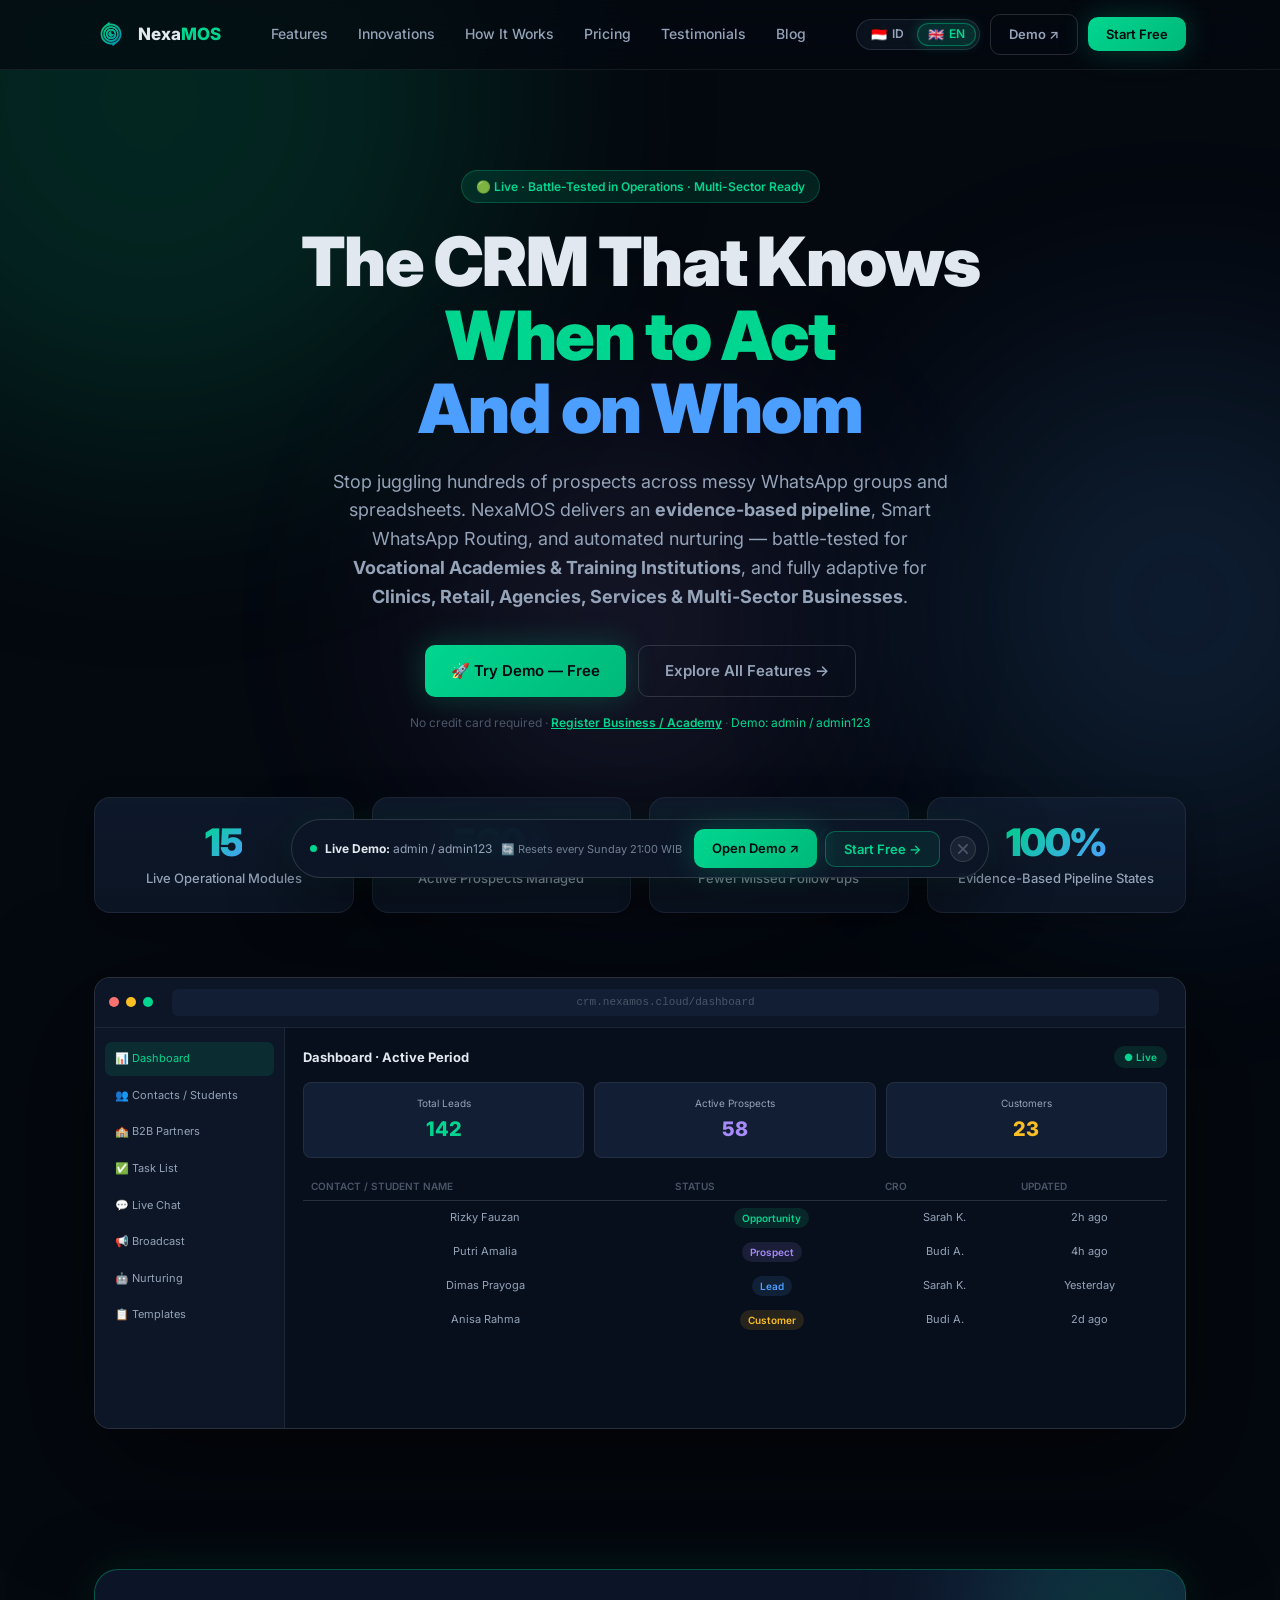
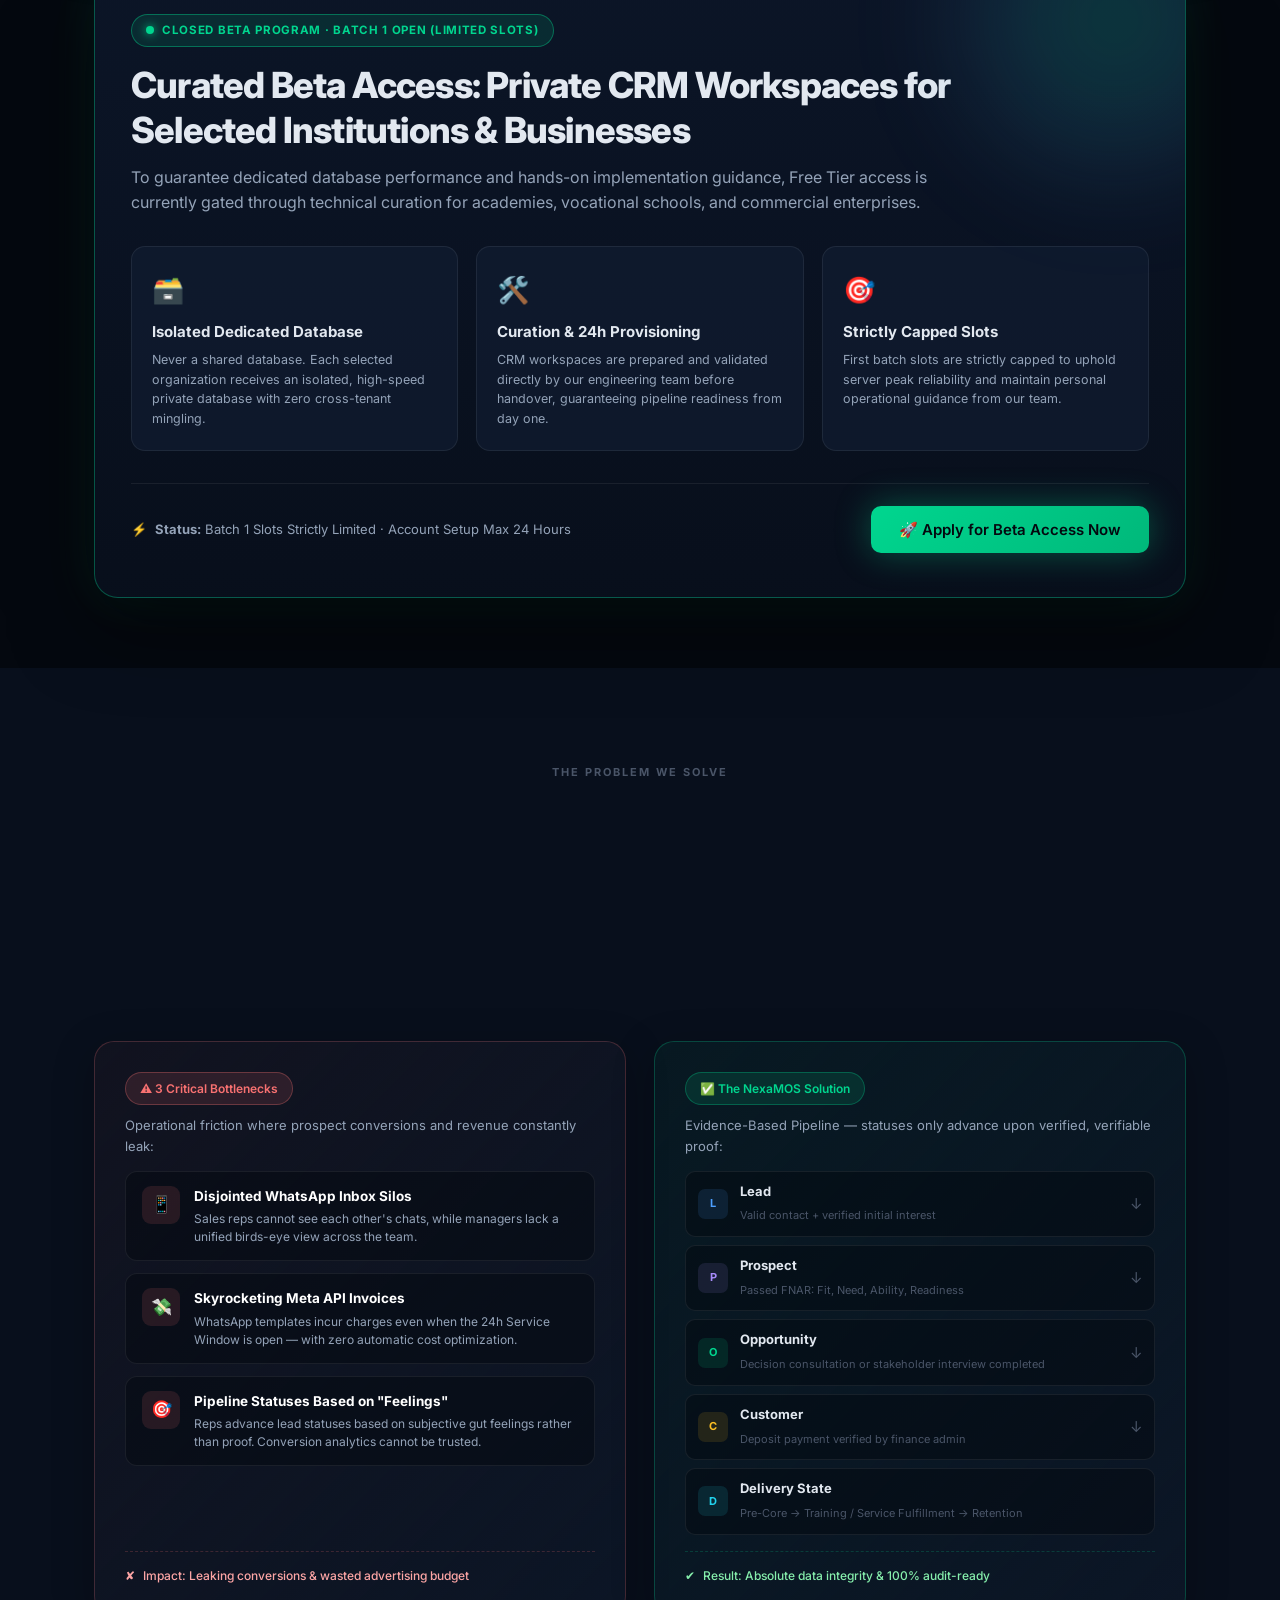
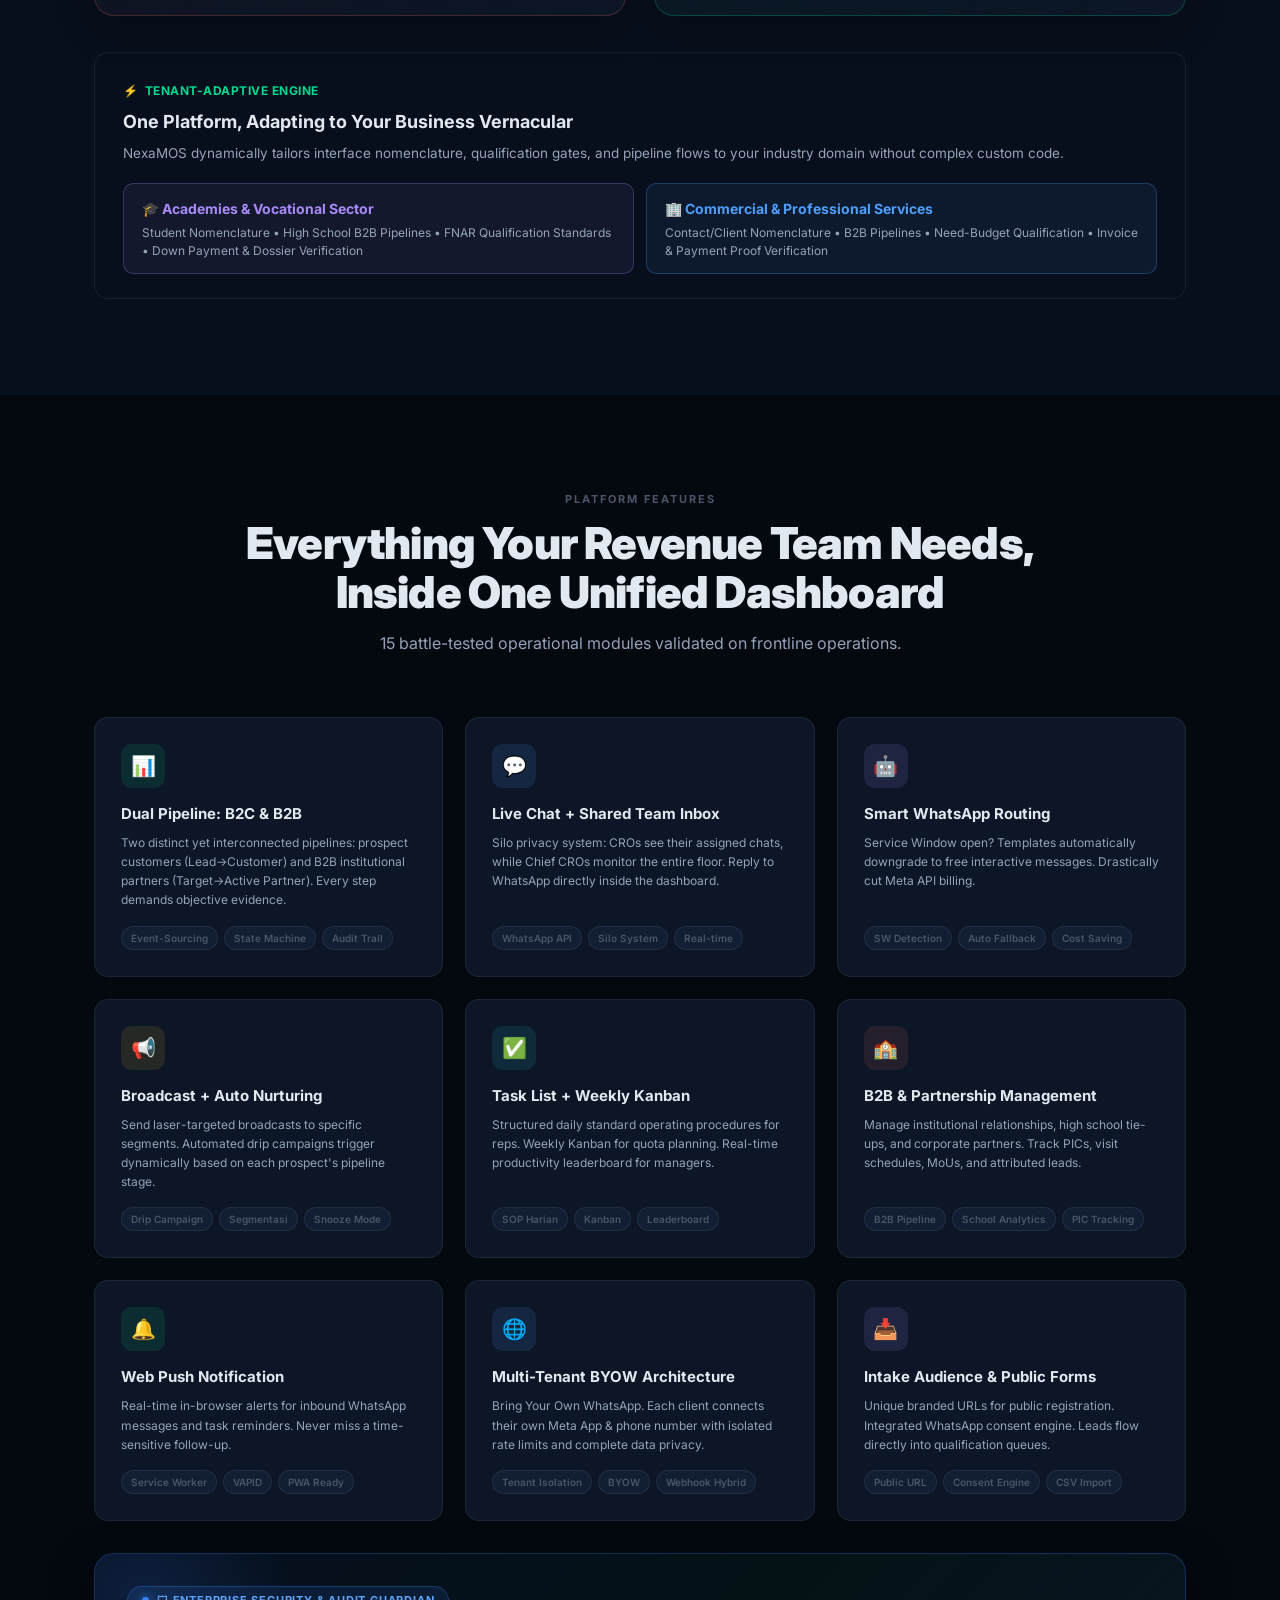
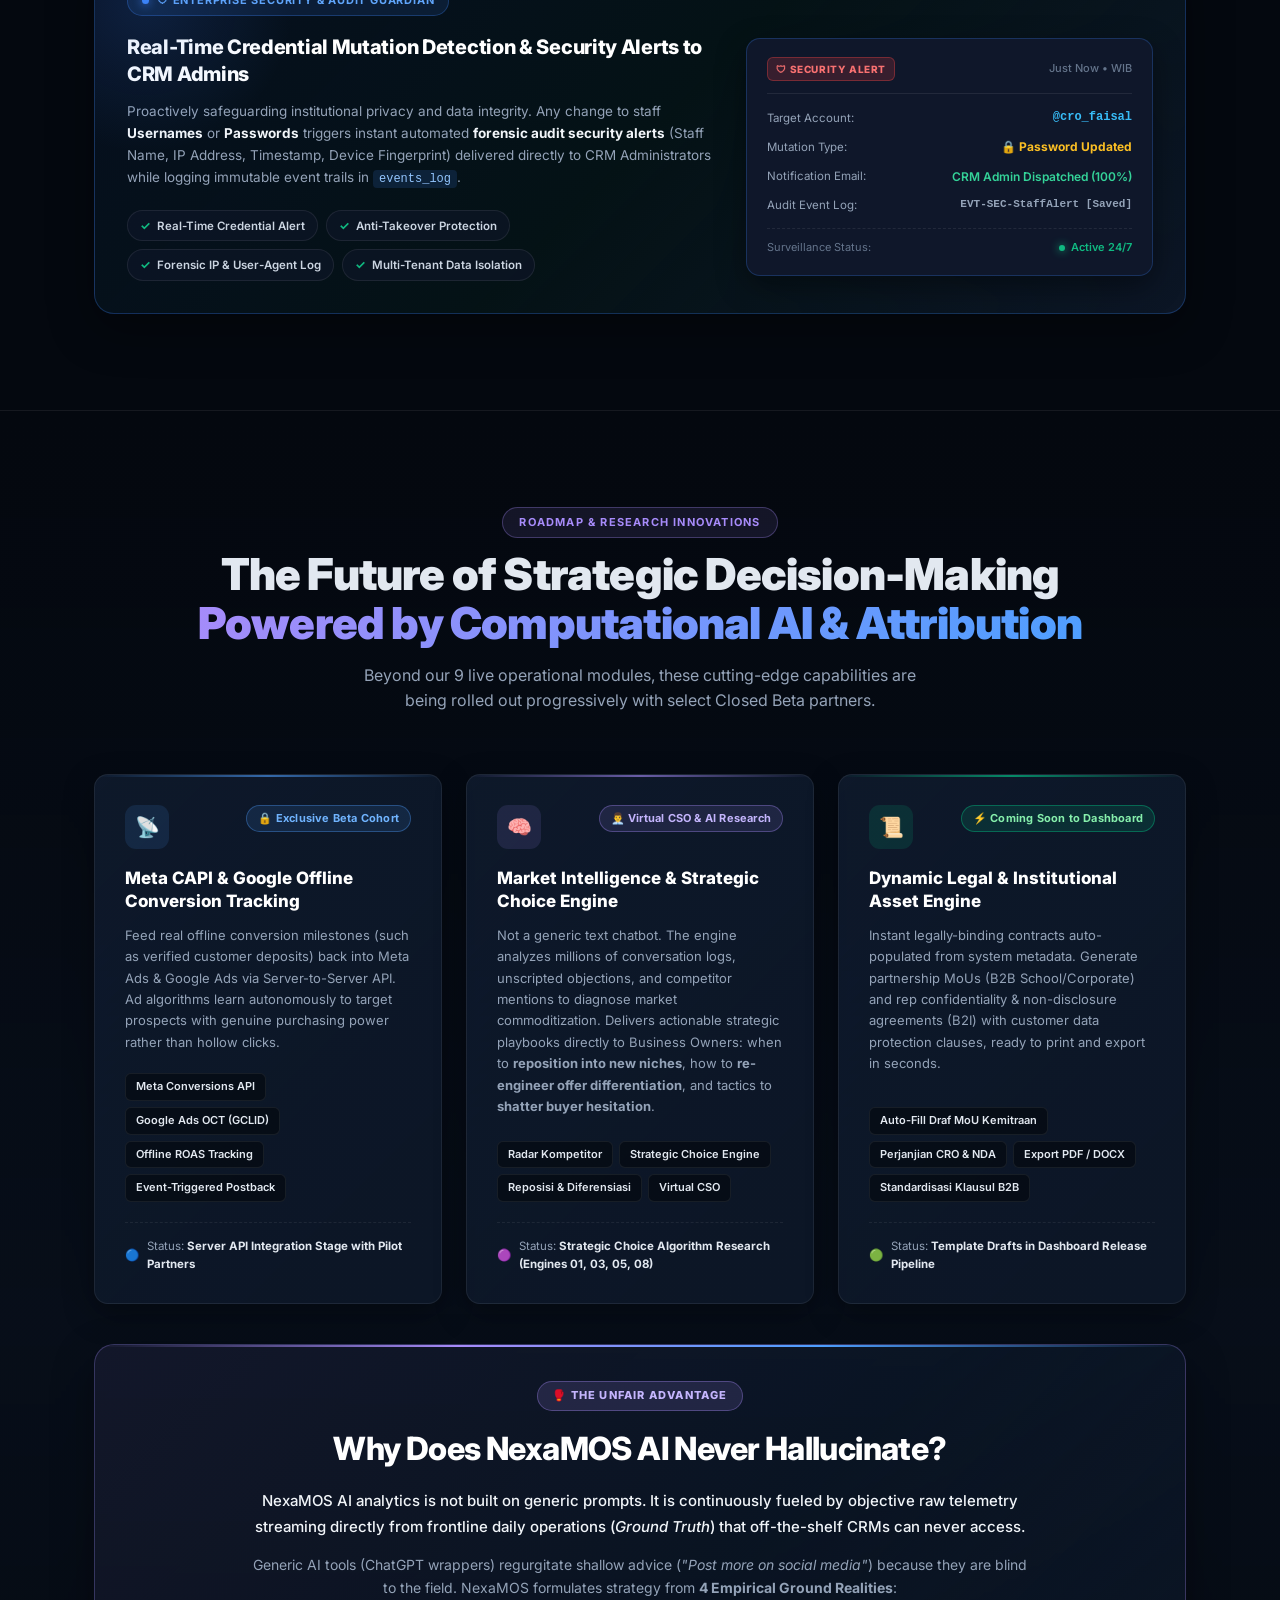
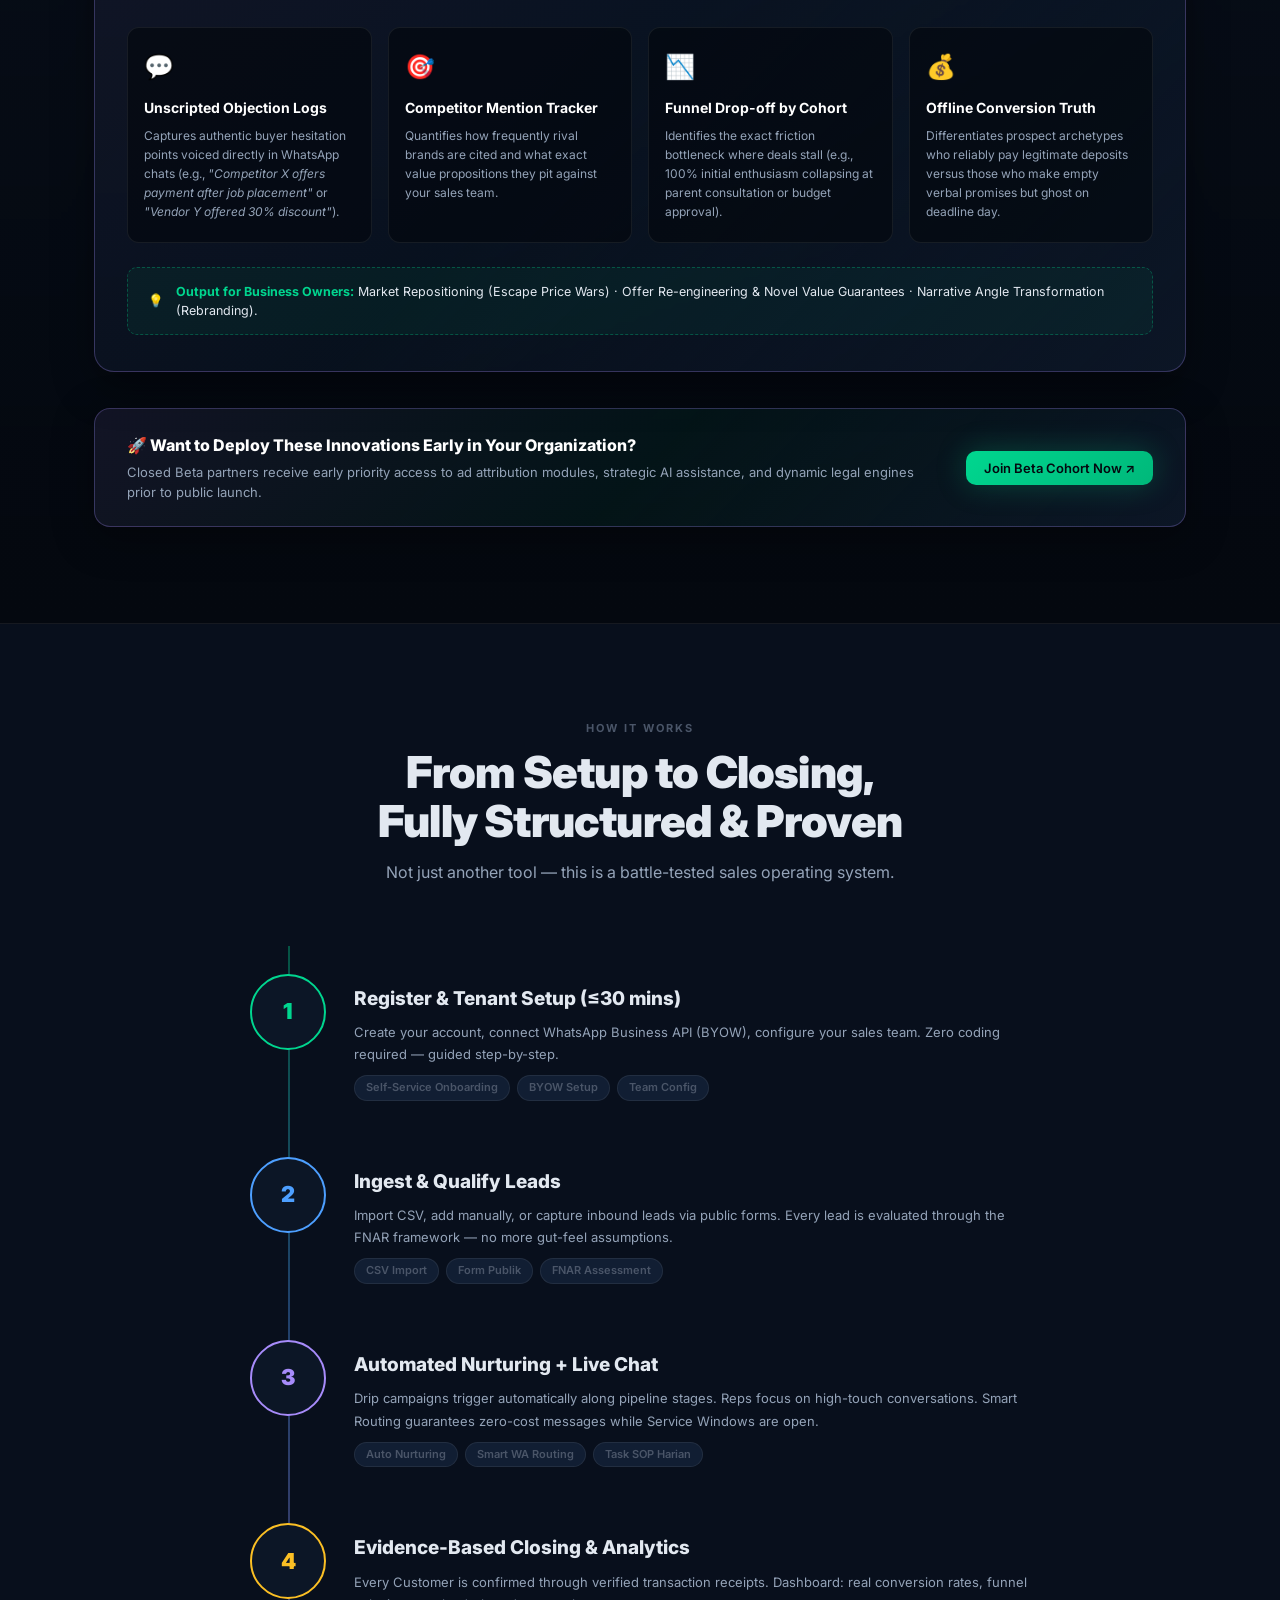
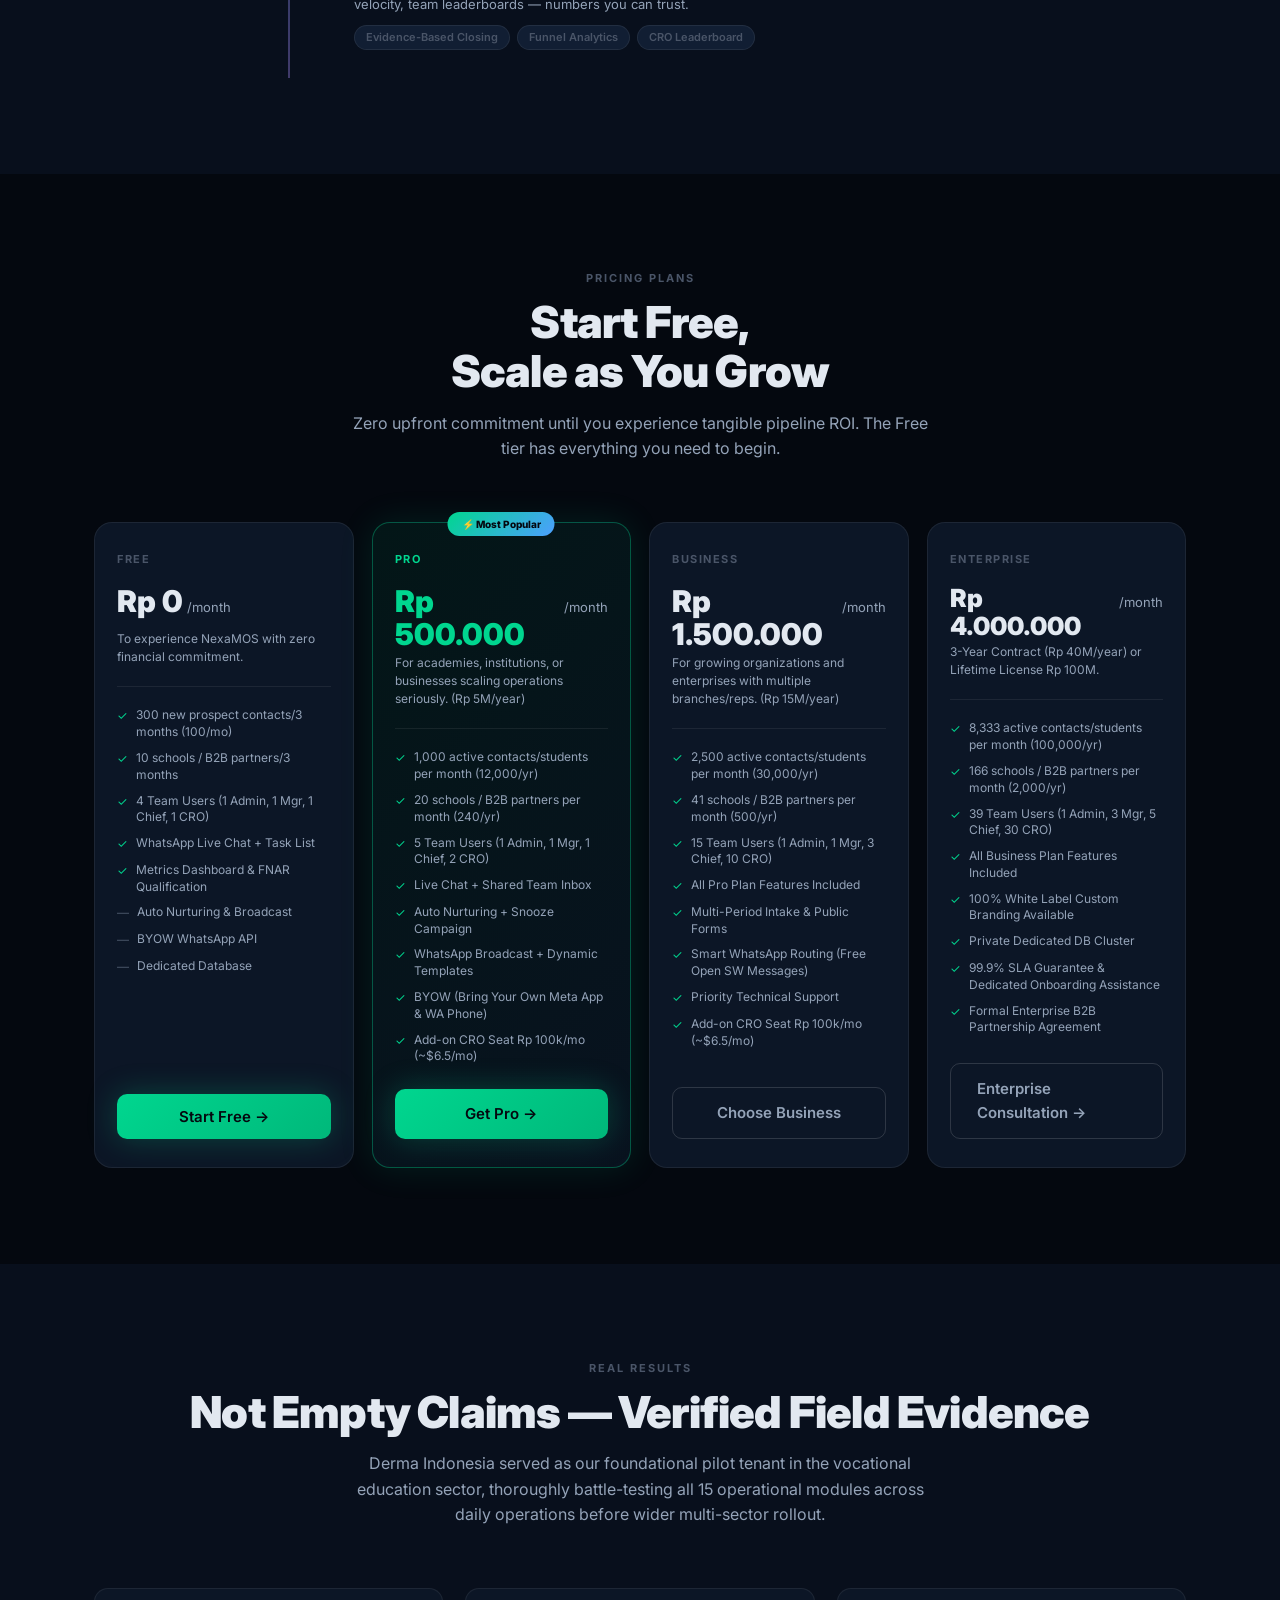
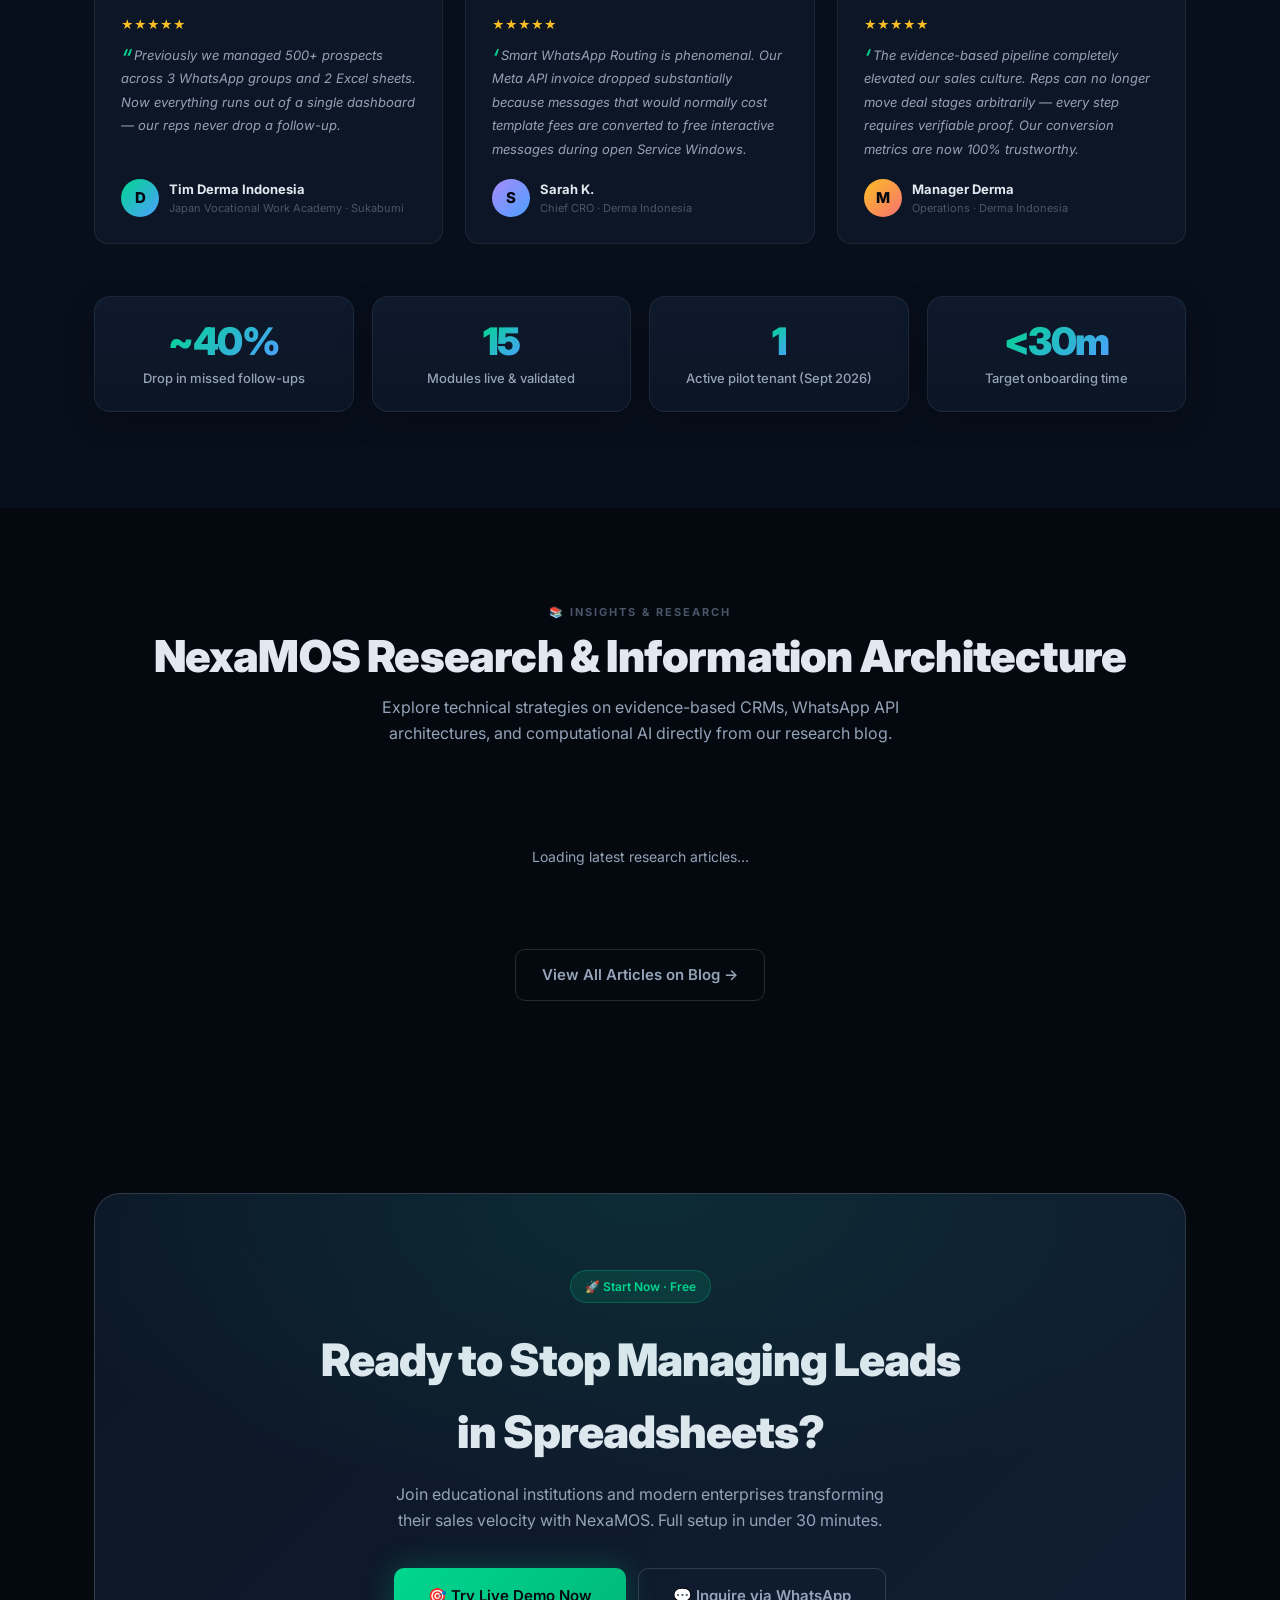
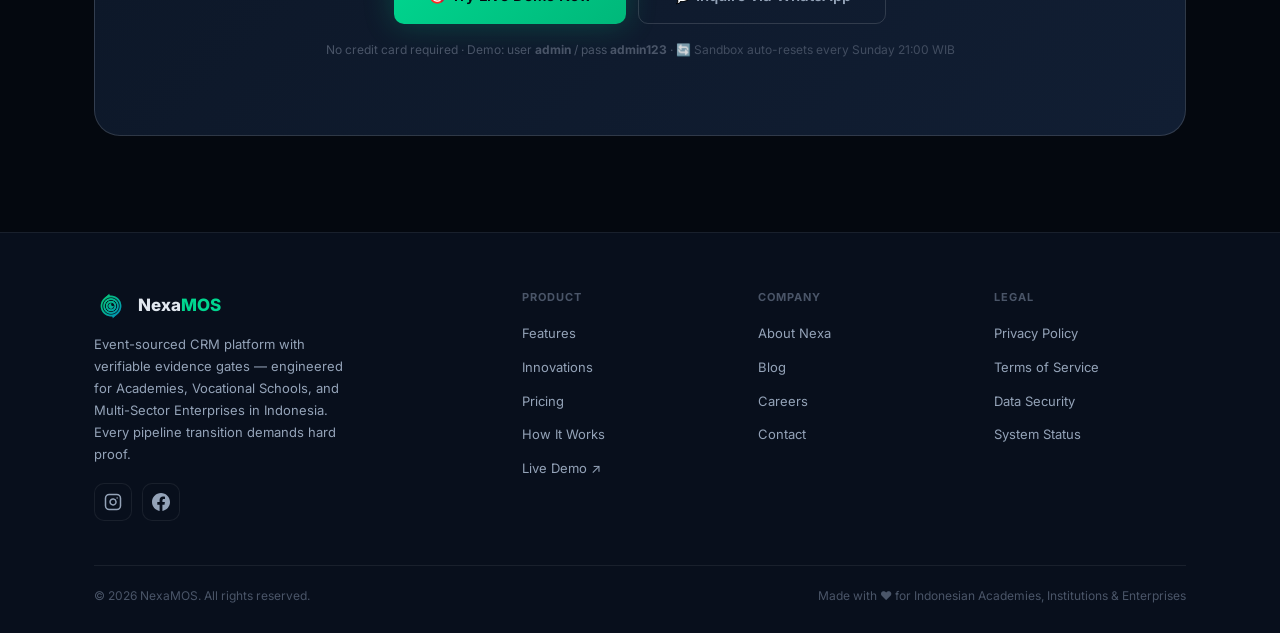
==== index.html @ 79a53b6b "feat: add internationalization (i18n) support and language switcher across site pages" ====
<!DOCTYPE html>
<html lang="en">

<head>
  <meta charset="UTF-8">
  <meta name="viewport" content="width=device-width, initial-scale=1.0">
  <title>NexaMOS - CRM Berbasis Bukti untuk LPK, Lembaga Pendidikan &amp; Bisnis Multi-Sektor</title>
  <meta name="description"
    content="Platform CRM SaaS Event-Sourcing dengan Pipeline Berbasis Bukti, Smart WhatsApp Routing, dan Otomasi Nurturing untuk LPK, Lembaga Vokasi, serta Bisnis Multi-Sektor (Klinik, Retail, Agensi, Jasa, Properti).">
  <meta name="google-site-verification" content="A-EryTbH2u1vRzmEea4cbLf-_1AOm5fGinmEzZIhnTc" />
  <meta name="facebook-domain-verification" content="5u2fvtyk620m6e285f0yt0g1n8ne6b" />

  <!-- Internationalization (i18n) Engine -->
  <script src="/i18n.js"></script>

  <!-- Google tag (gtag.js) -->
  <script async src="https://www.googletagmanager.com/gtag/js?id=G-7BKT098RDB"></script>
  <script>
    window.dataLayer = window.dataLayer || [];
    function gtag() { dataLayer.push(arguments); }
    gtag('js', new Date());
    gtag('config', 'G-7BKT098RDB');
  </script>

  <!-- Meta Pixel Code -->
  <script>
    !function (f, b, e, v, n, t, s) {
      if (f.fbq) return; n = f.fbq = function () {
        n.callMethod ?
          n.callMethod.apply(n, arguments) : n.queue.push(arguments)
      };
      if (!f._fbq) f._fbq = n; n.push = n; n.loaded = !0; n.version = '2.0';
      n.queue = []; t = b.createElement(e); t.async = !0;
      t.src = v; s = b.getElementsByTagName(e)[0];
      s.parentNode.insertBefore(t, s)
    }(window, document, 'script',
      'https://connect.facebook.net/en_US/fbevents.js');
    fbq('init', '2912344269150341');
    fbq('track', 'PageView');
  </script>
  <noscript><img height="1" width="1" style="display:none"
      src="https://www.facebook.com/tr?id=2912344269150341&ev=PageView&noscript=1" /></noscript>
  <!-- End Meta Pixel Code -->

  <!-- Open Graph / Facebook / WhatsApp / LinkedIn -->
  <meta property="og:type" content="website">
  <meta property="og:url" content="https://nexamos.cloud/">
  <meta property="og:title" content="NexaMOS — CRM Berbasis Bukti untuk LPK &amp; Bisnis Multi-Sektor">
  <meta property="og:description"
    content="Platform CRM SaaS Event-Sourcing dengan Pipeline Berbasis Bukti, Smart WhatsApp Routing, dan Otomasi Nurturing untuk LPK, Lembaga Vokasi, dan Bisnis Multi-Sektor di Indonesia.">
  <meta property="og:image" content="https://nexamos.cloud/og-image.png">
  <meta property="og:image:secure_url" content="https://nexamos.cloud/og-image.png">
  <meta property="og:image:width" content="1200">
  <meta property="og:image:height" content="630">
  <meta property="og:image:type" content="image/png">
  <meta property="og:image:alt" content="NexaMOS - Evidence-Based CRM Platform">
  <meta property="og:site_name" content="NexaMOS">
  <link rel="image_src" href="https://nexamos.cloud/og-image.png">

  <!-- Twitter Card -->
  <meta name="twitter:card" content="summary_large_image">
  <meta name="twitter:url" content="https://nexamos.cloud/">
  <meta name="twitter:title" content="NexaMOS — CRM Berbasis Bukti untuk LPK &amp; Bisnis Multi-Sektor">
  <meta name="twitter:description"
    content="Platform CRM SaaS Event-Sourcing dengan Pipeline Berbasis Bukti, Smart WhatsApp Routing, dan Otomasi Nurturing untuk LPK, Lembaga Vokasi, dan Bisnis Multi-Sektor di Indonesia.">
  <meta name="twitter:image" content="https://nexamos.cloud/og-image.png">

  <link rel="canonical" href="https://nexamos.cloud/">

  <!-- Search Engine Robots & Crawlers -->
  <meta name="robots" content="index, follow, max-snippet:-1, max-image-preview:large, max-video-preview:-1">
  <meta name="googlebot" content="index, follow, max-snippet:-1, max-image-preview:large, max-video-preview:-1">

  <!-- Structured Data / JSON-LD for Rich Google Search Results -->
  <script type="application/ld+json">
  {
    "@context": "https://schema.org",
    "@graph": [
      {
        "@type": "WebSite",
        "@id": "https://nexamos.cloud/#website",
        "url": "https://nexamos.cloud/",
        "name": "NexaMOS",
        "description": "Platform CRM SaaS Event-Sourcing dengan Pipeline Berbasis Bukti untuk LPK, Lembaga Pendidikan, dan Bisnis Multi-Sektor",
        "inLanguage": "id-ID"
      },
      {
        "@type": "SoftwareApplication",
        "@id": "https://nexamos.cloud/#software",
        "name": "NexaMOS",
        "applicationCategory": "BusinessApplication",
        "operatingSystem": "Web Browser",
        "url": "https://nexamos.cloud/",
        "image": "https://nexamos.cloud/og-image.png",
        "offers": {
          "@type": "Offer",
          "price": "0",
          "priceCurrency": "IDR",
          "category": "Free Tier"
        },
        "description": "Platform CRM SaaS Event-Sourcing untuk LPK, Lembaga Pendidikan, dan Bisnis Multi-Sektor. Dual Pipeline B2C+B2B, Smart WhatsApp Routing, Automated Nurturing."
      }
    ]
  }
  </script>
  <link rel="preconnect" href="https://fonts.googleapis.com">
  <link href="https://fonts.googleapis.com/css2?family=Inter:wght@300;400;500;600;700;800;900&display=swap"
    rel="stylesheet">
  <link rel="icon" type="image/svg+xml" href="/favicon.svg">
  <link rel="icon" type="image/png" sizes="32x32" href="/favicon-32x32.png">
  <link rel="icon" type="image/png" sizes="16x16" href="/favicon-16x16.png">
  <link rel="apple-touch-icon" sizes="180x180" href="/apple-touch-icon.png">
  <link rel="shortcut icon" href="/favicon.ico">
  <meta name="theme-color" content="#04080F">
  <style>
    *,
    *::before,
    *::after {
      box-sizing: border-box;
      margin: 0;
      padding: 0
    }

    :root {
      --bg: #04080f;
      --bg2: #080f1c;
      --bg3: #0c1626;
      --bg4: #111e33;
      --bd: rgba(255, 255, 255, .07);
      --bdh: rgba(255, 255, 255, .14);
      --gr: #00d68f;
      --grd: rgba(0, 214, 143, .12);
      --bl: #4d9fff;
      --bld: rgba(77, 159, 255, .12);
      --pu: #a78bfa;
      --pud: rgba(167, 139, 250, .12);
      --am: #fbbf24;
      --rd: #f87171;
      --tx: #e2e8f0;
      --tx2: #94a3b8;
      --tx3: #4a5568;
      --mw: 1140px;
      --r: 14px
    }

    html {
      scroll-behavior: smooth
    }

    body {
      font-family: 'Inter', -apple-system, sans-serif;
      background: var(--bg);
      color: var(--tx);
      overflow-x: hidden;
      line-height: 1.6
    }

    .w {
      max-width: var(--mw);
      margin: 0 auto;
      padding: 0 24px
    }

    section {
      padding: 96px 0
    }

    .blob {
      position: fixed;
      border-radius: 50%;
      filter: blur(130px);
      pointer-events: none;
      z-index: 0;
      opacity: .15
    }

    .b1 {
      width: 700px;
      height: 700px;
      background: var(--gr);
      top: -250px;
      left: -200px
    }

    .b2 {
      width: 500px;
      height: 500px;
      background: var(--bl);
      bottom: 5%;
      right: -150px
    }

    .b3 {
      width: 350px;
      height: 350px;
      background: var(--pu);
      top: 50%;
      left: 35%
    }

    .btn {
      display: inline-flex;
      align-items: center;
      gap: 8px;
      padding: 13px 26px;
      border-radius: 10px;
      font-size: 15px;
      font-weight: 600;
      cursor: pointer;
      text-decoration: none;
      transition: all .25s;
      border: none;
      font-family: inherit
    }

    .bp {
      background: linear-gradient(135deg, var(--gr), #00b87a);
      color: #04080f;
      box-shadow: 0 0 30px rgba(0, 214, 143, .25)
    }

    .bp:hover {
      transform: translateY(-2px);
      box-shadow: 0 0 48px rgba(0, 214, 143, .4)
    }

    .bg {
      background: transparent;
      color: var(--tx2);
      border: 1px solid var(--bdh)
    }

    .bg:hover {
      background: var(--bg4);
      color: var(--tx)
    }

    .bsm {
      padding: 9px 18px;
      font-size: 13px
    }

    .tag {
      display: inline-flex;
      align-items: center;
      gap: 6px;
      background: var(--grd);
      color: var(--gr);
      border: 1px solid rgba(0, 214, 143, .25);
      padding: 6px 14px;
      border-radius: 999px;
      font-size: 12px;
      font-weight: 600
    }

    .fu {
      opacity: 0;
      transform: translateY(26px);
      transition: opacity .6s, transform .6s
    }

    .fu.vis {
      opacity: 1;
      transform: none
    }

    nav {
      position: fixed;
      top: 0;
      left: 0;
      right: 0;
      z-index: 1000;
      padding: 14px 0;
      background: rgba(4, 8, 15, .75);
      backdrop-filter: blur(20px) saturate(180%);
      border-bottom: 1px solid var(--bd);
      transition: background .3s
    }

    .ni {
      display: flex;
      align-items: center;
      justify-content: space-between;
      max-width: var(--mw);
      margin: 0 auto;
      padding: 0 24px
    }

    .logo {
      display: flex;
      align-items: center;
      gap: 10px;
      text-decoration: none
    }

    .lm {
      width: 34px;
      height: 34px;
      border-radius: 8px;
      display: block;
      object-fit: contain;
      flex-shrink: 0
    }

    .lt {
      font-size: 17px;
      font-weight: 800;
      color: var(--tx)
    }

    .lt span {
      color: var(--gr)
    }

    .nl {
      display: flex;
      gap: 4px
    }

    .nl a {
      color: var(--tx2);
      text-decoration: none;
      padding: 7px 13px;
      border-radius: 8px;
      font-size: 14px;
      font-weight: 500;
      transition: all .2s
    }

    .nl a:hover {
      color: var(--tx);
      background: var(--bg4)
    }

    .ne {
      display: flex;
      align-items: center;
      gap: 10px
    }

    /* Language Switcher Styling */
    .lang-switch-wrap {
      display: inline-flex;
      align-items: center;
      background: rgba(14, 23, 38, 0.7);
      border: 1px solid rgba(255, 255, 255, 0.12);
      border-radius: 20px;
      padding: 3px;
      backdrop-filter: blur(12px);
      gap: 2px;
      user-select: none;
    }

    .lang-btn {
      display: inline-flex;
      align-items: center;
      gap: 5px;
      background: transparent;
      border: 1px solid transparent;
      border-radius: 16px;
      padding: 4px 10px;
      font-size: 12px;
      font-weight: 600;
      color: var(--tx2);
      cursor: pointer;
      font-family: inherit;
      transition: all 0.2s cubic-bezier(0.4, 0, 0.2, 1);
      line-height: 1;
    }

    .lang-btn:hover {
      color: var(--tx);
      background: rgba(255, 255, 255, 0.05);
    }

    .lang-btn.active {
      background: rgba(0, 214, 143, 0.15);
      border-color: rgba(0, 214, 143, 0.4);
      color: var(--gr);
      box-shadow: 0 0 12px rgba(0, 214, 143, 0.25);
    }

    .lang-btn .lang-flag {
      font-size: 13px;
      line-height: 1;
    }

    .nav-mob-actions {
      display: none;
      align-items: center;
      gap: 10px;
    }

    .mm-lang-row {
      display: flex;
      align-items: center;
      justify-content: space-between;
      padding: 14px 0;
      border-bottom: 1px solid var(--bd);
      margin-bottom: 8px;
    }

    .mm-lang-label {
      font-size: 14px;
      font-weight: 600;
      color: var(--tx2);
    }

    .hb {
      display: none;
      background: none;
      border: 1px solid var(--bdh);
      border-radius: 8px;
      padding: 8px 12px;
      cursor: pointer;
      color: var(--tx2);
      font-size: 14px;
      font-family: inherit
    }

    .mm {
      display: none;
      position: fixed;
      inset: 0;
      z-index: 999;
      background: var(--bg);
      flex-direction: column;
      padding: 80px 24px 24px;
      gap: 4px
    }

    .mm.open {
      display: flex
    }

    .mm a:not(.btn):not(.logo) {
      color: var(--tx);
      text-decoration: none;
      font-size: 18px;
      font-weight: 600;
      padding: 14px 0;
      border-bottom: 1px solid var(--bd);
      transition: color .2s;
    }

    .mm a:not(.btn):not(.logo):hover {
      color: var(--gr);
    }

    .mm .btn {
      width: 100%;
      justify-content: center;
      text-align: center;
      padding: 13px 24px;
      font-size: 15px;
      font-weight: 600;
      border-radius: 10px;
      box-sizing: border-box;
    }

    #hero {
      padding: 170px 0 110px;
      position: relative;
      z-index: 1;
      text-align: center
    }

    .ht {
      font-size: clamp(34px, 5.5vw, 68px);
      font-weight: 900;
      line-height: 1.08;
      letter-spacing: -1.5px;
      margin-bottom: 22px
    }

    .ht .g {
      color: var(--gr)
    }

    .ht .b {
      color: var(--bl)
    }

    .hs {
      font-size: clamp(15px, 1.8vw, 18px);
      color: var(--tx2);
      max-width: 620px;
      margin: 0 auto 34px
    }

    .hc {
      display: flex;
      gap: 12px;
      justify-content: center;
      flex-wrap: wrap
    }

    .hn {
      margin-top: 16px;
      font-size: 12px;
      color: var(--tx3)
    }

    .hn a {
      color: var(--gr);
      text-decoration: none
    }

    .sr {
      display: grid;
      grid-template-columns: repeat(4, 1fr);
      gap: 18px;
      width: 100%;
      margin-top: 64px;
    }

    .sc {
      background: linear-gradient(180deg, rgba(17, 30, 51, 0.75) 0%, rgba(12, 22, 38, 0.9) 100%);
      border: 1px solid var(--bd);
      border-radius: 16px;
      padding: 24px 18px;
      transition: transform .3s cubic-bezier(0.16, 1, 0.3, 1), border-color .3s, box-shadow .3s;
      position: relative;
      overflow: hidden;
      display: flex;
      flex-direction: column;
      align-items: center;
      justify-content: center;
      box-shadow: 0 10px 30px rgba(0, 0, 0, 0.25);
      height: 100%;
    }

    .sc::before {
      content: '';
      position: absolute;
      top: 0;
      left: 15%;
      right: 15%;
      height: 1px;
      background: linear-gradient(90deg, transparent, rgba(0, 214, 143, 0.4), transparent);
      opacity: 0;
      transition: opacity .3s;
    }

    .sc:hover {
      transform: translateY(-4px);
      border-color: rgba(0, 214, 143, 0.35);
      box-shadow: 0 20px 45px rgba(0, 0, 0, 0.4), 0 0 25px rgba(0, 214, 143, 0.12);
    }

    .sc:hover::before {
      opacity: 1;
    }

    .sn {
      font-size: clamp(30px, 3vw, 38px);
      font-weight: 900;
      letter-spacing: -1.5px;
      line-height: 1.1;
      background: linear-gradient(135deg, var(--gr), var(--bl));
      -webkit-background-clip: text;
      -webkit-text-fill-color: transparent;
      background-clip: text;
      margin-bottom: 6px;
    }

    .sl2 {
      font-size: 13px;
      font-weight: 500;
      color: var(--tx2);
      line-height: 1.4;
      white-space: normal;
    }

    .mk {
      width: 100%;
      max-width: 100%;
      margin: 64px auto 0;
    }

    .mf {
      background: var(--bg2);
      border: 1px solid var(--bdh);
      border-radius: 16px;
      overflow: hidden;
      box-shadow: 0 40px 120px rgba(0, 0, 0, .6)
    }

    .mb {
      background: var(--bg3);
      padding: 11px 14px;
      display: flex;
      align-items: center;
      gap: 7px;
      border-bottom: 1px solid var(--bd)
    }

    .dt {
      width: 10px;
      height: 10px;
      border-radius: 50%
    }

    .dr {
      background: #f87171
    }

    .dy {
      background: #fbbf24
    }

    .dg {
      background: var(--gr)
    }

    .mu {
      flex: 1;
      background: var(--bg4);
      border-radius: 6px;
      padding: 5px 12px;
      font-size: 11px;
      color: var(--tx3);
      font-family: monospace;
      margin: 0 12px
    }

    .mbd {
      display: grid;
      grid-template-columns: 190px 1fr;
      height: 400px
    }

    .ms {
      background: var(--bg3);
      border-right: 1px solid var(--bd);
      padding: 14px 10px;
      display: flex;
      flex-direction: column;
      gap: 3px
    }

    .mn {
      display: flex;
      align-items: center;
      gap: 8px;
      padding: 8px 10px;
      border-radius: 7px;
      font-size: 11px;
      color: var(--tx2)
    }

    .mn.a {
      background: var(--grd);
      color: var(--gr)
    }

    .mc {
      padding: 18px;
      overflow: hidden
    }

    .mch {
      display: flex;
      justify-content: space-between;
      align-items: center;
      margin-bottom: 14px
    }

    .mct {
      font-size: 13px;
      font-weight: 700
    }

    .mcb {
      background: var(--grd);
      color: var(--gr);
      padding: 3px 10px;
      border-radius: 99px;
      font-size: 10px;
      font-weight: 600
    }

    .mcc {
      display: grid;
      grid-template-columns: repeat(3, 1fr);
      gap: 10px;
      margin-bottom: 14px
    }

    .mcard {
      background: var(--bg4);
      border: 1px solid var(--bd);
      border-radius: 8px;
      padding: 12px
    }

    .mcard .ml {
      font-size: 10px;
      color: var(--tx2)
    }

    .mcard .mv {
      font-size: 20px;
      font-weight: 800;
      color: var(--gr);
      margin-top: 2px
    }

    .mv2 {
      color: var(--pu) !important
    }

    .mv3 {
      color: var(--am) !important
    }

    table.t {
      width: 100%;
      border-collapse: collapse
    }

    table.t th {
      text-align: left;
      font-size: 10px;
      color: var(--tx3);
      font-weight: 600;
      text-transform: uppercase;
      padding: 6px 8px;
      border-bottom: 1px solid var(--bd)
    }

    table.t td {
      padding: 7px 8px;
      font-size: 11px;
      color: var(--tx2)
    }

    .p {
      display: inline-block;
      padding: 2px 8px;
      border-radius: 99px;
      font-size: 10px;
      font-weight: 600
    }

    .pl {
      background: var(--bld);
      color: var(--bl)
    }

    .pp {
      background: var(--pud);
      color: var(--pu)
    }

    .po {
      background: var(--grd);
      color: var(--gr)
    }

    .pc2 {
      background: rgba(251, 191, 36, .12);
      color: var(--am)
    }

    .sh {
      text-align: center;
      margin-bottom: 60px
    }

    .sl3 {
      font-size: 11px;
      font-weight: 700;
      letter-spacing: 2px;
      text-transform: uppercase;
      color: var(--tx3);
      margin-bottom: 10px
    }

    .st {
      font-size: clamp(26px, 3.5vw, 44px);
      font-weight: 900;
      letter-spacing: -.8px;
      line-height: 1.12;
      margin-bottom: 14px
    }

    .ss {
      font-size: 16px;
      color: var(--tx2);
      max-width: 580px
    }

    .sh .ss {
      margin: 0 auto
    }

    #problem {
      background: var(--bg2);
      position: relative;
      z-index: 1
    }

    .pg {
      display: grid;
      grid-template-columns: 1fr 1fr;
      gap: 28px;
      align-items: stretch;
    }

    .prob-box {
      background: linear-gradient(135deg, rgba(248, 113, 113, .04), var(--bg3));
      border: 1px solid rgba(248, 113, 113, .22);
      border-radius: 20px;
      padding: 30px;
      display: flex;
      flex-direction: column;
      height: 100%;
      box-shadow: 0 10px 40px rgba(0, 0, 0, .25);
    }

    .tag-red {
      background: rgba(248, 113, 113, .12);
      color: var(--rd);
      border-color: rgba(248, 113, 113, .3);
    }

    .tag-green {
      background: var(--grd);
      color: var(--gr);
      border-color: rgba(0, 214, 143, .3);
    }

    .pl2 {
      display: flex;
      flex-direction: column;
      gap: 12px;
      flex-grow: 1;
      margin-bottom: 16px;
    }

    .pai {
      display: flex;
      gap: 14px;
      align-items: flex-start;
      background: rgba(4, 8, 15, .45);
      border: 1px solid var(--bd);
      border-radius: 12px;
      padding: 14px 16px;
      transition: border-color .3s, transform .2s;
    }

    .pai:hover {
      border-color: rgba(248, 113, 113, .4);
      transform: translateY(-2px);
    }

    .pio {
      width: 38px;
      height: 38px;
      border-radius: 9px;
      flex-shrink: 0;
      background: rgba(248, 113, 113, .12);
      display: flex;
      align-items: center;
      justify-content: center;
      font-size: 17px;
    }

    .pai h4 {
      font-size: 13.5px;
      font-weight: 700;
      margin-bottom: 3px;
      color: #fff;
    }

    .pai p {
      font-size: 12px;
      color: var(--tx2);
      line-height: 1.5;
    }

    .sol {
      background: linear-gradient(135deg, rgba(0, 214, 143, .05), var(--bg3));
      border: 1px solid rgba(0, 214, 143, .25);
      border-radius: 20px;
      padding: 30px;
      display: flex;
      flex-direction: column;
      height: 100%;
      box-shadow: 0 10px 40px rgba(0, 0, 0, .25);
    }

    .pipe {
      display: flex;
      flex-direction: column;
      gap: 8px;
      flex-grow: 1;
      margin-bottom: 16px;
    }

    .ps {
      display: flex;
      align-items: center;
      gap: 12px;
      padding: 9px 12px;
      background: rgba(4, 8, 15, .45);
      border: 1px solid var(--bd);
      border-radius: 10px;
      transition: border-color .2s;
    }

    .ps:hover {
      border-color: var(--bdh);
    }

    .pb {
      width: 30px;
      height: 30px;
      border-radius: 7px;
      display: flex;
      align-items: center;
      justify-content: center;
      font-size: 11px;
      font-weight: 700;
      flex-shrink: 0;
    }

    .pb.l {
      background: var(--bld);
      color: var(--bl);
    }

    .pb.p {
      background: var(--pud);
      color: var(--pu);
    }

    .pb.o {
      background: var(--grd);
      color: var(--gr);
    }

    .pb.c {
      background: rgba(251, 191, 36, .12);
      color: var(--am);
    }

    .pb.d {
      background: rgba(34, 211, 238, .12);
      color: #22d3ee;
    }

    .pi h5 {
      font-size: 13px;
      font-weight: 700;
    }

    .pi small {
      font-size: 11px;
      color: var(--tx3);
    }

    .pa {
      color: var(--tx3);
      font-size: 15px;
      margin-left: auto;
    }

    .box-foot {
      margin-top: auto;
      padding-top: 14px;
      border-top: 1px dashed var(--bd);
      font-size: 12px;
      display: flex;
      align-items: center;
      gap: 8px;
      font-weight: 500;
    }

    .box-foot-red {
      border-top-color: rgba(248, 113, 113, .2);
      color: #fca5a5;
    }

    .box-foot-green {
      border-top-color: rgba(0, 214, 143, .2);
      color: #86efac;
    }

    #features {
      position: relative;
      z-index: 1
    }

    .fg {
      display: grid;
      grid-template-columns: repeat(3, 1fr);
      gap: 22px;
      align-items: stretch;
    }

    .fc {
      background: var(--bg3);
      border: 1px solid var(--bd);
      border-radius: var(--r);
      padding: 26px;
      transition: transform .3s, border-color .3s, box-shadow .3s;
      position: relative;
      overflow: hidden;
      display: flex;
      flex-direction: column;
      height: 100%;
    }

    .fc::before {
      content: '';
      position: absolute;
      top: 0;
      left: 0;
      right: 0;
      height: 2px;
      background: linear-gradient(90deg, transparent, var(--gr), transparent);
      opacity: 0;
      transition: opacity .3s
    }

    .fc:hover {
      transform: translateY(-5px);
      border-color: var(--bdh);
      box-shadow: 0 20px 50px rgba(0, 0, 0, .4)
    }

    .fc:hover::before {
      opacity: 1
    }

    .fi {
      width: 44px;
      height: 44px;
      border-radius: 11px;
      display: flex;
      align-items: center;
      justify-content: center;
      font-size: 20px;
      margin-bottom: 14px;
      flex-shrink: 0;
    }

    .fi.g {
      background: var(--grd)
    }

    .fi.b {
      background: var(--bld)
    }

    .fi.pu {
      background: var(--pud)
    }

    .fi.a {
      background: rgba(251, 191, 36, .1)
    }

    .fi.c {
      background: rgba(34, 211, 238, .1)
    }

    .fi.r {
      background: rgba(248, 113, 113, .1)
    }

    .ft {
      font-size: 15px;
      font-weight: 700;
      margin-bottom: 7px
    }

    .fd {
      font-size: 12px;
      color: var(--tx2);
      line-height: 1.6;
      flex-grow: 1;
    }

    .fb {
      display: flex;
      flex-wrap: wrap;
      gap: 6px;
      margin-top: auto;
      padding-top: 16px;
    }

    .fbg {
      font-size: 10px;
      font-weight: 600;
      padding: 3px 9px;
      border-radius: 99px;
      background: var(--bg4);
      border: 1px solid var(--bd);
      color: var(--tx3)
    }

    /* ================================================================
       ENTERPRISE SECURITY & AUDIT GUARDIAN BANNER (#features)
       ================================================================ */
    .feat-security-banner {
      margin-top: 32px;
      background: linear-gradient(135deg, rgba(37, 99, 235, 0.08) 0%, rgba(16, 185, 129, 0.06) 50%, var(--bg3) 100%);
      border: 1px solid rgba(59, 130, 246, 0.28);
      border-radius: 20px;
      padding: 32px;
      box-shadow: 0 15px 45px rgba(0, 0, 0, 0.35);
      position: relative;
      overflow: hidden;
    }

    .feat-security-banner::before {
      content: '';
      position: absolute;
      top: -100px;
      left: -100px;
      width: 300px;
      height: 300px;
      background: radial-gradient(circle, rgba(59, 130, 246, 0.15) 0%, transparent 70%);
      pointer-events: none;
    }

    .fsb-badge {
      display: inline-flex;
      align-items: center;
      gap: 8px;
      padding: 5px 14px;
      border-radius: 99px;
      background: rgba(59, 130, 246, 0.12);
      border: 1px solid rgba(59, 130, 246, 0.3);
      font-size: 11px;
      font-weight: 700;
      letter-spacing: 0.8px;
      color: #60a5fa;
      text-transform: uppercase;
      margin-bottom: 18px;
    }

    .fsb-dot {
      width: 7px;
      height: 7px;
      border-radius: 50%;
      background: #3b82f6;
      box-shadow: 0 0 10px #3b82f6;
      animation: pulse-beacon 2s infinite;
    }

    @keyframes pulse-beacon {

      0%,
      100% {
        opacity: 1;
        transform: scale(1);
      }

      50% {
        opacity: 0.4;
        transform: scale(0.85);
      }
    }

    .fsb-main {
      display: grid;
      grid-template-columns: 1.3fr 0.9fr;
      gap: 32px;
      align-items: center;
    }

    .fsb-title {
      font-size: 20px;
      font-weight: 800;
      color: #fff;
      line-height: 1.35;
      margin-bottom: 12px;
      letter-spacing: -0.3px;
    }

    .fsb-desc {
      font-size: 13.5px;
      color: var(--tx2);
      line-height: 1.65;
      margin-bottom: 20px;
    }

    .fsb-desc strong {
      color: #f1f5f9;
    }

    .fsb-desc code {
      font-family: monospace;
      font-size: 12px;
      color: #93c5fd;
      background: rgba(59, 130, 246, 0.15);
      padding: 2px 6px;
      border-radius: 4px;
    }

    .fsb-tags {
      display: flex;
      flex-wrap: wrap;
      gap: 8px;
    }

    .fsb-tag {
      display: inline-flex;
      align-items: center;
      gap: 6px;
      font-size: 11.5px;
      font-weight: 600;
      padding: 5px 12px;
      border-radius: 99px;
      background: rgba(15, 23, 42, 0.6);
      border: 1px solid rgba(255, 255, 255, 0.08);
      color: #cbd5e1;
    }

    .fsb-check {
      color: #10b981;
      font-weight: 700;
      font-size: 12px;
    }

    .fsb-card-mock {
      background: #0f172a;
      border: 1px solid rgba(59, 130, 246, 0.25);
      border-radius: 14px;
      padding: 18px 20px;
      box-shadow: 0 10px 30px rgba(0, 0, 0, 0.4);
      position: relative;
    }

    .fsb-card-head {
      display: flex;
      align-items: center;
      justify-content: space-between;
      border-bottom: 1px solid rgba(255, 255, 255, 0.08);
      padding-bottom: 12px;
      margin-bottom: 14px;
    }

    .fsb-alert-badge {
      font-size: 10px;
      font-weight: 800;
      letter-spacing: 0.6px;
      background: rgba(239, 68, 68, 0.18);
      color: #f87171;
      border: 1px solid rgba(239, 68, 68, 0.35);
      padding: 3px 8px;
      border-radius: 6px;
      display: inline-flex;
      align-items: center;
      gap: 5px;
    }

    .fsb-time {
      font-size: 11px;
      color: #64748b;
      font-weight: 500;
    }

    .fsb-card-body {
      display: flex;
      flex-direction: column;
      gap: 10px;
      font-size: 12px;
    }

    .fsb-card-row {
      display: flex;
      justify-content: space-between;
      align-items: center;
      gap: 12px;
    }

    .fsb-clabel {
      color: #94a3b8;
      font-size: 11.5px;
    }

    .fsb-cval {
      font-weight: 600;
      color: #f1f5f9;
      text-align: right;
    }

    .fsb-cval.highlight {
      color: #38bdf8;
      font-family: monospace;
    }

    .fsb-cval.warn {
      color: #fbbf24;
      font-weight: 700;
    }

    .fsb-cval.success {
      color: #34d399;
    }

    .fsb-card-foot {
      margin-top: 14px;
      padding-top: 10px;
      border-top: 1px dashed rgba(255, 255, 255, 0.08);
      display: flex;
      align-items: center;
      justify-content: space-between;
      font-size: 11px;
      color: #64748b;
    }

    .fsb-live-indicator {
      display: inline-flex;
      align-items: center;
      gap: 6px;
      color: #10b981;
      font-weight: 600;
      font-size: 11px;
    }

    .fsb-live-dot {
      width: 6px;
      height: 6px;
      border-radius: 50%;
      background: #10b981;
      box-shadow: 0 0 8px #10b981;
    }

    #how {
      background: var(--bg2);
      position: relative;
      z-index: 1
    }

    .tl {
      position: relative;
      max-width: 780px;
      margin: 0 auto
    }

    .tl::before {
      content: '';
      position: absolute;
      left: 38px;
      top: 0;
      bottom: 0;
      width: 2px;
      background: linear-gradient(to bottom, var(--gr), var(--bl), var(--pu));
      opacity: .35
    }

    .ts {
      display: flex;
      gap: 28px;
      align-items: flex-start;
      padding: 28px 0;
      position: relative
    }

    .tn {
      width: 76px;
      height: 76px;
      flex-shrink: 0;
      background: var(--bg3);
      border: 2px solid var(--bdh);
      border-radius: 50%;
      display: flex;
      align-items: center;
      justify-content: center;
      font-size: 22px;
      font-weight: 900;
      position: relative;
      z-index: 1
    }

    .ts:nth-child(1) .tn {
      border-color: var(--gr);
      color: var(--gr)
    }

    .ts:nth-child(2) .tn {
      border-color: var(--bl);
      color: var(--bl)
    }

    .ts:nth-child(3) .tn {
      border-color: var(--pu);
      color: var(--pu)
    }

    .ts:nth-child(4) .tn {
      border-color: var(--am);
      color: var(--am)
    }

    .tc {
      padding-top: 10px
    }

    .tc h3 {
      font-size: 19px;
      font-weight: 800;
      margin-bottom: 7px
    }

    .tc p {
      font-size: 13px;
      color: var(--tx2);
      line-height: 1.7
    }

    .stg {
      display: flex;
      gap: 7px;
      flex-wrap: wrap;
      margin-top: 10px
    }

    .stg span {
      font-size: 11px;
      font-weight: 600;
      padding: 3px 11px;
      border-radius: 99px;
      background: var(--bg4);
      color: var(--tx3);
      border: 1px solid var(--bd)
    }

    #pricing {
      position: relative;
      z-index: 1
    }

    .prg {
      display: grid;
      grid-template-columns: repeat(4, 1fr);
      gap: 18px;
      align-items: stretch;
    }

    .prc {
      background: var(--bg3);
      border: 1px solid var(--bd);
      border-radius: 18px;
      padding: 28px 22px;
      transition: transform .3s, box-shadow .3s, border-color .3s;
      position: relative;
      display: flex;
      flex-direction: column;
      height: 100%;
    }

    .prc:hover {
      transform: translateY(-5px);
      box-shadow: 0 28px 70px rgba(0, 0, 0, .4);
    }

    .prc.feat {
      background: linear-gradient(135deg, rgba(0, 214, 143, .07), rgba(77, 159, 255, .07));
      border-color: rgba(0, 214, 143, .35);
      box-shadow: 0 0 35px rgba(0, 214, 143, .12);
      transform: none;
    }

    .prc.feat:hover {
      transform: translateY(-5px);
      box-shadow: 0 28px 70px rgba(0, 0, 0, .4), 0 0 40px rgba(0, 214, 143, .2);
    }

    .pop {
      position: absolute;
      top: -11px;
      left: 50%;
      transform: translateX(-50%);
      background: linear-gradient(135deg, var(--gr), var(--bl));
      color: #04080f;
      font-size: 10px;
      font-weight: 800;
      padding: 4px 14px;
      border-radius: 99px;
      white-space: nowrap;
    }

    .pt {
      font-size: 11px;
      font-weight: 700;
      letter-spacing: 1.5px;
      text-transform: uppercase;
      color: var(--tx3);
      margin-bottom: 7px;
    }

    .pv {
      font-size: 30px;
      font-weight: 900;
      line-height: 1.1;
      margin: 10px 0 3px;
      min-height: 42px;
      display: flex;
      align-items: baseline;
      gap: 4px;
    }

    .pv span {
      font-size: 13px;
      font-weight: 400;
      color: var(--tx2);
    }

    .pd {
      font-size: 12px;
      color: var(--tx2);
      margin-bottom: 20px;
      padding-bottom: 20px;
      border-bottom: 1px solid var(--bd);
      min-height: 52px;
      display: flex;
      align-items: flex-start;
      line-height: 1.5;
    }

    .pf {
      list-style: none;
      display: flex;
      flex-direction: column;
      gap: 9px;
      margin-bottom: 24px;
      flex-grow: 1;
    }

    .pf li {
      display: flex;
      gap: 8px;
      align-items: flex-start;
      font-size: 12px;
      color: var(--tx2);
      line-height: 1.4;
    }

    .ck {
      color: var(--gr);
      flex-shrink: 0;
      margin-top: 1px;
    }

    .cx {
      color: var(--tx3);
      flex-shrink: 0;
      margin-top: 1px;
    }

    .prc .btn {
      width: 100%;
      justify-content: center;
      margin-top: auto;
    }

    #proof {
      background: var(--bg2);
      position: relative;
      z-index: 1
    }

    .prfg {
      display: grid;
      grid-template-columns: repeat(3, 1fr);
      gap: 22px;
      align-items: stretch;
    }

    .pcard {
      background: var(--bg3);
      border: 1px solid var(--bd);
      border-radius: var(--r);
      padding: 26px;
      transition: transform .3s;
      display: flex;
      flex-direction: column;
      height: 100%;
    }

    .pcard:hover {
      transform: translateY(-4px);
      border-color: var(--bdh);
    }

    .stars {
      color: var(--am);
      font-size: 12px;
      margin-bottom: 10px;
    }

    .pq {
      font-size: 13px;
      color: var(--tx2);
      line-height: 1.8;
      margin-bottom: 18px;
      font-style: italic;
      flex-grow: 1;
    }

    .pq::before {
      content: open-quote;
      color: var(--gr);
      font-size: 26px;
      line-height: 0;
      vertical-align: -8px;
      margin-right: 3px;
    }

    .paut {
      display: flex;
      align-items: center;
      gap: 10px;
      margin-top: auto;
    }

    .av {
      width: 38px;
      height: 38px;
      border-radius: 50%;
      display: flex;
      align-items: center;
      justify-content: center;
      font-size: 15px;
      font-weight: 800;
      color: #04080f;
      flex-shrink: 0
    }

    .pn {
      font-size: 13px;
      font-weight: 700
    }

    .pr {
      font-size: 11px;
      color: var(--tx3)
    }

    #cta {
      position: relative;
      z-index: 1;
      text-align: center
    }

    .cbox {
      background: linear-gradient(135deg, var(--bg3), var(--bg4));
      border: 1px solid var(--bdh);
      border-radius: 26px;
      padding: 76px 40px;
      position: relative;
      overflow: hidden
    }

    .cbox::before {
      content: '';
      position: absolute;
      inset: 0;
      background: radial-gradient(ellipse 60% 60% at 50% 0%, rgba(0, 214, 143, .1), transparent);
      pointer-events: none
    }

    .ct {
      font-size: clamp(26px, 3.5vw, 48px);
      font-weight: 900;
      letter-spacing: -1px;
      margin-bottom: 14px
    }

    .cs {
      font-size: 16px;
      color: var(--tx2);
      max-width: 520px;
      margin: 0 auto 34px
    }

    .cb {
      display: flex;
      gap: 12px;
      justify-content: center;
      flex-wrap: wrap
    }

    .cn {
      margin-top: 16px;
      font-size: 12px;
      color: var(--tx3)
    }

    footer {
      background: var(--bg2);
      border-top: 1px solid var(--bd);
      padding: 56px 0 28px;
      position: relative;
      z-index: 1
    }

    .fgrid {
      display: grid;
      grid-template-columns: 2fr 1fr 1fr 1fr;
      gap: 44px;
      margin-bottom: 44px
    }

    .fbr p {
      font-size: 13px;
      color: var(--tx2);
      margin-top: 10px;
      line-height: 1.7;
      max-width: 270px
    }

    .fsocial {
      display: flex;
      align-items: center;
      gap: 10px;
      margin-top: 18px;
    }

    .fsocial-btn {
      display: inline-flex;
      align-items: center;
      justify-content: center;
      width: 38px;
      height: 38px;
      border-radius: 10px;
      background: var(--bg2);
      border: 1px solid var(--bd);
      color: var(--tx2);
      text-decoration: none;
      transition: all 0.25s cubic-bezier(0.16, 1, 0.3, 1);
    }

    .fsocial-btn:hover {
      transform: translateY(-2px);
      color: #fff;
    }

    .fsocial-ig:hover {
      border-color: rgba(225, 48, 108, 0.45);
      background: linear-gradient(135deg, rgba(131, 58, 180, 0.15), rgba(225, 48, 108, 0.2), rgba(253, 141, 58, 0.15));
      box-shadow: 0 4px 16px rgba(225, 48, 108, 0.25);
      color: #ff5483;
    }

    .fsocial-fb:hover {
      border-color: rgba(24, 119, 242, 0.45);
      background: rgba(24, 119, 242, 0.15);
      box-shadow: 0 4px 16px rgba(24, 119, 242, 0.25);
      color: #4599ff;
    }

    .fcol h5 {
      font-size: 11px;
      font-weight: 700;
      letter-spacing: 1px;
      text-transform: uppercase;
      color: var(--tx3);
      margin-bottom: 14px
    }

    .fcol ul {
      list-style: none;
      display: flex;
      flex-direction: column;
      gap: 8px
    }

    .fcol a {
      color: var(--tx2);
      text-decoration: none;
      font-size: 13px;
      transition: color .2s
    }

    .fcol a:hover {
      color: var(--gr)
    }

    .fbot {
      display: flex;
      justify-content: space-between;
      align-items: center;
      padding-top: 20px;
      border-top: 1px solid var(--bd);
      font-size: 12px;
      color: var(--tx3)
    }

    .dbar {
      position: fixed;
      bottom: 22px;
      left: 50%;
      transform: translateX(-50%);
      background: rgba(12, 22, 38, .92);
      border: 1px solid var(--bdh);
      border-radius: 999px;
      padding: 9px 12px 9px 18px;
      display: flex;
      align-items: center;
      gap: 12px;
      box-shadow: 0 20px 60px rgba(0, 0, 0, .5), 0 0 30px rgba(0, 214, 143, 0.08);
      z-index: 999;
      white-space: nowrap;
      backdrop-filter: blur(20px);
      -webkit-backdrop-filter: blur(20px);
      animation: sUp .6s ease 1.2s both;
      max-width: calc(100vw - 32px);
    }

    .dbar-info {
      display: flex;
      align-items: center;
      gap: 8px;
    }

    .dbar-actions {
      display: flex;
      align-items: center;
      gap: 8px;
    }

    @keyframes sUp {
      from {
        transform: translateX(-50%) translateY(18px);
        opacity: 0
      }

      to {
        transform: translateX(-50%) translateY(0);
        opacity: 1
      }
    }

    .dtx {
      font-size: 12px;
      color: var(--tx2)
    }

    .dtx strong {
      color: var(--tx)
    }

    .pdot {
      width: 7px;
      height: 7px;
      border-radius: 50%;
      background: var(--gr);
      animation: pls 2s infinite
    }

    @keyframes pls {

      0%,
      100% {
        box-shadow: 0 0 0 0 rgba(0, 214, 143, .4)
      }

      50% {
        box-shadow: 0 0 0 7px rgba(0, 214, 143, 0)
      }
    }

    .dbar-close,
    #dcl {
      width: 26px;
      height: 26px;
      border-radius: 50%;
      background: rgba(255, 255, 255, 0.06);
      border: 1px solid rgba(255, 255, 255, 0.12);
      color: var(--tx3);
      cursor: pointer;
      display: inline-flex;
      align-items: center;
      justify-content: center;
      padding: 0;
      margin-left: 2px;
      transition: all .2s ease;
      flex-shrink: 0;
      outline: none;
    }

    .dbar-close:hover,
    #dcl:hover {
      background: rgba(248, 113, 113, 0.18);
      border-color: rgba(248, 113, 113, 0.4);
      color: #fca5a5;
      transform: scale(1.08);
    }

    @media(max-width:1024px) {
      .sr {
        grid-template-columns: repeat(2, 1fr);
        gap: 16px;
      }

      .fg {
        grid-template-columns: repeat(2, 1fr);
      }

      .inno-grid {
        grid-template-columns: repeat(2, 1fr);
      }

      .unfair-grid {
        grid-template-columns: repeat(2, 1fr);
      }

      .prg {
        grid-template-columns: repeat(2, 1fr);
      }

      .fgrid {
        grid-template-columns: 1fr 1fr;
        gap: 28px;
      }
    }

    @media(max-width:768px) {
      .sr {
        grid-template-columns: repeat(2, 1fr);
        gap: 12px;
      }

      section {
        padding: 64px 0;
      }

      #hero {
        padding: 120px 0 72px
      }

      .pg {
        grid-template-columns: 1fr
      }

      .fg {
        grid-template-columns: 1fr
      }

      .prg {
        grid-template-columns: 1fr
      }

      .prc.feat {
        transform: none
      }

      .prfg {
        grid-template-columns: 1fr
      }

      .fgrid {
        grid-template-columns: 1fr
      }

      .mbd {
        grid-template-columns: 1fr
      }

      .ms {
        display: none
      }

      .nl,
      .ne {
        display: none
      }

      .hb {
        display: block
      }

      .nav-mob-actions {
        display: flex
      }

      .tl::before {
        left: 28px
      }

      .tn {
        width: 56px;
        height: 56px;
        font-size: 18px
      }

      .fbot {
        flex-direction: column;
        gap: 10px;
        text-align: center
      }

      .dbar {
        left: 12px;
        right: 12px;
        bottom: 12px;
        transform: none;
        width: auto;
        max-width: 440px;
        margin: 0 auto;
        border-radius: 18px;
        padding: 12px 14px;
        flex-direction: column;
        align-items: stretch;
        gap: 10px;
        white-space: normal;
        animation: sUpMob .6s ease 1.2s both;
        box-shadow: 0 15px 50px rgba(0, 0, 0, .7), 0 0 25px rgba(0, 214, 143, .1);
      }

      @keyframes sUpMob {
        from {
          transform: translateY(24px);
          opacity: 0;
        }

        to {
          transform: translateY(0);
          opacity: 1;
        }
      }

      .dbar-info {
        display: flex;
        align-items: center;
        gap: 8px;
        padding-right: 28px;
      }

      .dbar-info .dtx {
        font-size: 11.5px;
        white-space: nowrap;
        overflow: hidden;
        text-overflow: ellipsis;
      }

      .dbar-actions {
        display: flex;
        gap: 8px;
        width: 100%;
      }

      .dbar-actions .btn {
        flex: 1;
        justify-content: center;
        padding: 9px 8px;
        font-size: 12px;
        white-space: nowrap;
        text-align: center;
      }

      .dbar .dcl {
        position: absolute;
        top: 10px;
        right: 10px;
      }
    }

    @media(max-width:480px) {
      .sr {
        grid-template-columns: 1fr;
        gap: 10px;
      }
    }

    /* ── Beta Announcement Section Styles ── */
    .beta-banner-card {
      position: relative;
      background: linear-gradient(180deg, rgba(13, 24, 43, 0.88) 0%, rgba(8, 15, 28, 0.98) 100%);
      border: 1px solid rgba(0, 214, 143, 0.35);
      border-radius: 24px;
      padding: 44px 36px;
      box-shadow: 0 25px 80px rgba(0, 0, 0, 0.55), 0 0 50px rgba(0, 214, 143, 0.12);
      overflow: hidden;
    }

    .beta-banner-glow {
      position: absolute;
      top: -120px;
      right: -100px;
      width: 340px;
      height: 340px;
      border-radius: 50%;
      background: radial-gradient(circle, rgba(0, 214, 143, 0.22) 0%, rgba(77, 159, 255, 0.1) 60%, transparent 80%);
      pointer-events: none;
      filter: blur(50px);
    }

    .beta-badge-pill {
      display: inline-flex;
      align-items: center;
      gap: 8px;
      background: rgba(0, 214, 143, 0.12);
      border: 1px solid rgba(0, 214, 143, 0.4);
      padding: 6px 14px;
      border-radius: 999px;
      font-size: 11.5px;
      font-weight: 700;
      color: var(--gr);
      letter-spacing: .06em;
      margin-bottom: 16px;
    }

    .beta-pulse-dot {
      width: 8px;
      height: 8px;
      border-radius: 50%;
      background: var(--gr);
      box-shadow: 0 0 10px var(--gr);
      animation: betaPulse 1.8s infinite;
    }

    @keyframes betaPulse {

      0%,
      100% {
        opacity: 1;
        transform: scale(1);
      }

      50% {
        opacity: .4;
        transform: scale(1.35);
      }
    }

    .beta-banner-title {
      font-size: clamp(23px, 3.2vw, 36px);
      font-weight: 800;
      line-height: 1.25;
      letter-spacing: -0.8px;
      color: var(--tx);
      margin-bottom: 12px;
      max-width: 840px;
    }

    .beta-banner-desc {
      font-size: clamp(14px, 1.4vw, 16px);
      color: var(--tx2);
      line-height: 1.6;
      max-width: 800px;
      margin-bottom: 30px;
    }

    .beta-grid-3 {
      display: grid;
      grid-template-columns: repeat(3, 1fr);
      gap: 18px;
      margin-bottom: 32px;
    }

    @media (max-width: 860px) {
      .beta-grid-3 {
        grid-template-columns: 1fr;
      }

      .beta-banner-card {
        padding: 28px 18px;
      }
    }

    .beta-feat-col {
      background: rgba(17, 30, 51, 0.65);
      border: 1px solid var(--bd);
      border-radius: 14px;
      padding: 22px 20px;
      transition: all .25s;
    }

    .beta-feat-col:hover {
      border-color: rgba(0, 214, 143, 0.35);
      background: rgba(17, 30, 51, 0.9);
      transform: translateY(-3px);
    }

    .beta-feat-icon {
      font-size: 26px;
      margin-bottom: 10px;
    }

    .beta-feat-title {
      font-size: 15px;
      font-weight: 700;
      color: var(--tx);
      margin-bottom: 6px;
    }

    .beta-feat-desc {
      font-size: 12.5px;
      color: var(--tx2);
      line-height: 1.55;
    }

    .beta-banner-footer {
      display: flex;
      align-items: center;
      justify-content: space-between;
      flex-wrap: wrap;
      gap: 16px;
      padding-top: 22px;
      border-top: 1px solid var(--bd);
    }

    .beta-status-note {
      display: flex;
      align-items: center;
      gap: 8px;
      font-size: 13px;
      color: var(--tx2);
    }

    /* ── Step Wizard Indicator ── */
    .m-step-bar {
      display: flex;
      gap: 8px;
      margin-bottom: 18px;
    }

    .m-step-pill {
      flex: 1;
      height: 4px;
      border-radius: 2px;
      background: rgba(255, 255, 255, .1);
      transition: all .3s ease;
    }

    .m-step-pill.active {
      background: var(--gr);
      box-shadow: 0 0 10px rgba(0, 214, 143, .45);
    }

    /* ── Quick Sign-Up Modal ───────────────────────────────────── */
    .modal-overlay {
      position: fixed;
      inset: 0;
      background: rgba(4, 8, 15, .82);
      backdrop-filter: blur(14px);
      -webkit-backdrop-filter: blur(14px);
      z-index: 99999;
      display: flex;
      align-items: center;
      justify-content: center;
      padding: 20px;
      opacity: 0;
      visibility: hidden;
      transition: opacity .25s ease, visibility .25s ease;
    }

    .modal-overlay.open {
      opacity: 1;
      visibility: visible;
    }

    .modal-card {
      position: relative;
      width: 100%;
      max-width: 470px;
      max-height: 92vh;
      overflow-y: auto;
      background: linear-gradient(180deg, #0d182b 0%, #080f1c 100%);
      border: 1px solid var(--bdh);
      border-radius: 20px;
      padding: 30px 28px;
      box-shadow: 0 25px 80px rgba(0, 0, 0, .8), 0 0 45px rgba(0, 214, 143, .12);
      transform: scale(.94) translateY(12px);
      transition: transform .25s cubic-bezier(0.16, 1, 0.3, 1);
    }

    .modal-overlay.open .modal-card {
      transform: scale(1) translateY(0);
    }

    .m-close {
      position: absolute;
      top: 18px;
      right: 18px;
      width: 32px;
      height: 32px;
      border-radius: 50%;
      background: rgba(255, 255, 255, .06);
      border: 1px solid var(--bd);
      color: var(--tx2);
      display: flex;
      align-items: center;
      justify-content: center;
      font-size: 15px;
      cursor: pointer;
      transition: all .2s;
    }

    .m-close:hover {
      background: rgba(255, 255, 255, .15);
      color: #fff;
    }

    .m-badge {
      display: inline-flex;
      align-items: center;
      gap: 6px;
      font-size: 11px;
      font-weight: 700;
      text-transform: uppercase;
      letter-spacing: .05em;
      color: var(--gr);
      background: var(--grd);
      border: 1px solid rgba(0, 214, 143, .25);
      padding: 4px 10px;
      border-radius: 6px;
      margin-bottom: 12px;
    }

    .m-title {
      font-size: 22px;
      font-weight: 800;
      color: var(--tx);
      margin-bottom: 6px;
      letter-spacing: -.02em;
    }

    .m-desc {
      font-size: 13px;
      color: var(--tx2);
      line-height: 1.5;
      margin-bottom: 18px;
    }

    .m-form {
      display: flex;
      flex-direction: column;
      gap: 13px;
    }

    .m-field {
      display: flex;
      flex-direction: column;
      gap: 5px;
      text-align: left;
    }

    .m-field label {
      font-size: 12px;
      font-weight: 600;
      color: var(--tx2);
    }

    .m-input-wrap {
      position: relative;
    }

    .m-input {
      width: 100%;
      padding: 11px 14px;
      background: rgba(255, 255, 255, .04);
      border: 1px solid var(--bd);
      border-radius: 10px;
      color: #fff;
      font-size: 14px;
      font-family: inherit;
      outline: none;
      transition: all .2s;
    }

    .m-input:focus {
      border-color: var(--gr);
      box-shadow: 0 0 0 3px rgba(0, 214, 143, .15);
      background: rgba(255, 255, 255, .07);
    }

    .m-input::placeholder {
      color: var(--tx3);
    }

    .m-pw-toggle {
      position: absolute;
      right: 12px;
      top: 50%;
      transform: translateY(-50%);
      background: none;
      border: none;
      color: var(--tx3);
      cursor: pointer;
      font-size: 14px;
      padding: 4px;
    }

    .m-pw-toggle:hover {
      color: var(--tx);
    }

    .m-benefits {
      background: rgba(0, 214, 143, .05);
      border: 1px dashed rgba(0, 214, 143, .25);
      border-radius: 10px;
      padding: 10px 14px;
      font-size: 11.5px;
      color: var(--tx2);
      line-height: 1.6;
    }

    .m-benefits strong {
      color: var(--gr);
    }

    .m-alert {
      display: none;
      padding: 10px 14px;
      border-radius: 8px;
      font-size: 13px;
      line-height: 1.4;
      text-align: left;
    }

    .m-alert.error {
      display: block;
      background: rgba(248, 113, 113, .12);
      border: 1px solid rgba(248, 113, 113, .3);
      color: #fca5a5;
    }

    .m-alert.success {
      display: block;
      background: rgba(0, 214, 143, .12);
      border: 1px solid rgba(0, 214, 143, .3);
      color: #86efac;
    }

    .m-btn-submit {
      width: 100%;
      justify-content: center;
      padding: 13px 20px;
      font-size: 14px;
      font-weight: 700;
      margin-top: 4px;
    }

    /* ── Tenant Type Gateway Cards ────────────────────────────── */
    .m-gateway-grid {
      display: grid;
      grid-template-columns: 1fr 1fr;
      gap: 10px;
      margin-bottom: 4px;
    }

    .m-gateway-card {
      position: relative;
      padding: 13px 12px;
      border-radius: 12px;
      border: 1.5px solid var(--bd);
      background: rgba(255,255,255,.03);
      cursor: pointer;
      transition: all .2s cubic-bezier(0.16,1,0.3,1);
      text-align: left;
      user-select: none;
    }

    .m-gateway-card:hover {
      border-color: rgba(0,214,143,.4);
      background: rgba(0,214,143,.05);
      transform: translateY(-2px);
    }

    .m-gateway-card.selected {
      border-color: var(--gr);
      background: rgba(0,214,143,.08);
      box-shadow: 0 0 18px rgba(0,214,143,.18);
    }

    .m-gateway-card.selected .mgc-check {
      opacity: 1;
      transform: scale(1);
    }

    .mgc-icon {
      font-size: 22px;
      margin-bottom: 6px;
      display: block;
    }

    .mgc-title {
      font-size: 12.5px;
      font-weight: 700;
      color: var(--tx);
      line-height: 1.3;
      margin-bottom: 3px;
    }

    .mgc-sub {
      font-size: 10.5px;
      color: var(--tx3);
      line-height: 1.4;
    }

    .mgc-check {
      position: absolute;
      top: 9px;
      right: 9px;
      width: 18px;
      height: 18px;
      background: var(--gr);
      border-radius: 50%;
      display: flex;
      align-items: center;
      justify-content: center;
      font-size: 10px;
      color: #000;
      font-weight: 900;
      opacity: 0;
      transform: scale(.6);
      transition: all .2s;
    }

    .m-footer-text {
      font-size: 12px;
      color: var(--tx3);
      text-align: center;
      margin-top: 14px;
    }

    .m-footer-text a {
      color: var(--gr);
      text-decoration: none;
      font-weight: 600;
    }

    .m-footer-text a:hover {
      text-decoration: underline;
    }

    .m-cred-box {
      background: rgba(0, 0, 0, .35);
      border: 1px solid var(--bd);
      border-radius: 12px;
      padding: 14px;
      margin: 16px 0;
      text-align: left;
      font-size: 13px;
    }

    .m-cred-row {
      display: flex;
      justify-content: space-between;
      align-items: center;
      padding: 7px 0;
      border-bottom: 1px solid rgba(255, 255, 255, .05);
    }

    .m-cred-row:last-child {
      border-bottom: none;
    }

    .m-cred-label {
      color: var(--tx3);
      font-size: 12px;
    }

    .m-cred-val {
      color: #fff;
      font-weight: 600;
      font-family: monospace;
      font-size: 13px;
    }

    /* ================================================================
       ROADMAP & RISET INOVASI (SECTION INNOVATIONS)
       ================================================================ */
    #innovations {
      position: relative;
      z-index: 1;
      background: linear-gradient(180deg, var(--bg) 0%, rgba(12, 22, 38, 0.45) 50%, var(--bg) 100%);
      border-top: 1px solid var(--bd);
      border-bottom: 1px solid var(--bd);
    }

    .inno-pill {
      display: inline-flex;
      align-items: center;
      gap: 7px;
      padding: 6px 16px;
      border-radius: 99px;
      font-size: 11px;
      font-weight: 700;
      letter-spacing: 1.2px;
      text-transform: uppercase;
      margin-bottom: 12px;
      background: rgba(167, 139, 250, 0.1);
      border: 1px solid rgba(167, 139, 250, 0.3);
      color: var(--pu);
    }

    .inno-gradient-text {
      background: linear-gradient(135deg, var(--pu), var(--bl));
      -webkit-background-clip: text;
      background-clip: text;
      -webkit-text-fill-color: transparent;
    }

    .inno-grid {
      display: grid;
      grid-template-columns: repeat(3, 1fr);
      gap: 24px;
      align-items: stretch;
      margin-bottom: 40px;
    }

    .inno-card {
      background: linear-gradient(135deg, rgba(17, 30, 51, 0.75), var(--bg3));
      border: 1px solid var(--bd);
      border-radius: var(--r);
      padding: 30px;
      transition: transform .3s, border-color .3s, box-shadow .3s;
      position: relative;
      overflow: hidden;
      display: flex;
      flex-direction: column;
      height: 100%;
      box-shadow: 0 10px 30px rgba(0, 0, 0, 0.35);
    }

    .inno-card::before {
      content: '';
      position: absolute;
      top: 0;
      left: 0;
      right: 0;
      height: 2px;
      opacity: 0.6;
      transition: opacity .3s, height .3s;
    }

    .inno-card.blue::before {
      background: linear-gradient(90deg, transparent, var(--bl), transparent);
    }

    .inno-card.purple::before {
      background: linear-gradient(90deg, transparent, var(--pu), transparent);
    }

    .inno-card.green::before {
      background: linear-gradient(90deg, transparent, var(--gr), transparent);
    }

    .inno-card:hover {
      transform: translateY(-6px);
      box-shadow: 0 24px 60px rgba(0, 0, 0, 0.55);
    }

    .inno-card.blue:hover {
      border-color: rgba(77, 159, 255, 0.4);
    }

    .inno-card.purple:hover {
      border-color: rgba(167, 139, 250, 0.4);
    }

    .inno-card.green:hover {
      border-color: rgba(0, 214, 143, 0.4);
    }

    .inno-card:hover::before {
      opacity: 1;
      height: 3px;
    }

    .inno-top {
      display: flex;
      justify-content: space-between;
      align-items: flex-start;
      margin-bottom: 18px;
    }

    .inno-badge {
      display: inline-flex;
      align-items: center;
      gap: 5px;
      font-size: 11px;
      font-weight: 700;
      padding: 4px 11px;
      border-radius: 99px;
      letter-spacing: 0.2px;
    }

    .inno-badge.blue {
      background: rgba(77, 159, 255, 0.12);
      border: 1px solid rgba(77, 159, 255, 0.35);
      color: #70b4ff;
    }

    .inno-badge.purple {
      background: rgba(167, 139, 250, 0.12);
      border: 1px solid rgba(167, 139, 250, 0.35);
      color: #c4b5fd;
    }

    .inno-badge.green {
      background: rgba(0, 214, 143, 0.12);
      border: 1px solid rgba(0, 214, 143, 0.35);
      color: #86efac;
    }

    .inno-title {
      font-size: 17px;
      font-weight: 800;
      line-height: 1.35;
      margin-bottom: 12px;
      color: #fff;
    }

    .inno-desc {
      font-size: 13px;
      color: var(--tx2);
      line-height: 1.65;
      margin-bottom: 20px;
      flex-grow: 1;
    }

    .inno-tags {
      display: flex;
      flex-wrap: wrap;
      gap: 6px;
      margin-bottom: 20px;
    }

    .inno-tag {
      font-size: 11px;
      font-weight: 600;
      padding: 4px 10px;
      border-radius: 6px;
      background: rgba(4, 8, 15, 0.65);
      border: 1px solid var(--bd);
      color: var(--tx);
    }

    .inno-status {
      margin-top: auto;
      padding-top: 14px;
      border-top: 1px dashed var(--bd);
      font-size: 11.5px;
      color: var(--tx2);
      display: flex;
      align-items: center;
      gap: 8px;
    }

    .inno-status strong {
      color: var(--tx);
    }

    .inno-banner {
      background: linear-gradient(135deg, rgba(167, 139, 250, 0.09), rgba(0, 214, 143, 0.06), var(--bg3));
      border: 1px solid rgba(167, 139, 250, 0.28);
      border-radius: 16px;
      padding: 24px 32px;
      display: flex;
      align-items: center;
      justify-content: space-between;
      gap: 24px;
      box-shadow: 0 10px 40px rgba(0, 0, 0, 0.35);
    }

    .inno-banner-text h4 {
      font-size: 16px;
      font-weight: 800;
      color: #fff;
      margin-bottom: 4px;
      display: flex;
      align-items: center;
      gap: 8px;
    }

    .inno-banner-text p {
      font-size: 13px;
      color: var(--tx2);
      line-height: 1.5;
    }

    .inno-banner-btn {
      white-space: nowrap;
      flex-shrink: 0;
    }

    /* ================================================================
       THE UNFAIR ADVANTAGE (GROUND TRUTH VS GENERIC AI)
       ================================================================ */
    .unfair-box {
      background: linear-gradient(135deg, rgba(167, 139, 250, 0.08), rgba(77, 159, 255, 0.05), var(--bg3));
      border: 1px solid rgba(167, 139, 250, 0.28);
      border-radius: 20px;
      padding: 36px 32px;
      margin-bottom: 36px;
      box-shadow: 0 15px 40px rgba(0, 0, 0, 0.35);
      position: relative;
      overflow: hidden;
    }

    .unfair-box::before {
      content: '';
      position: absolute;
      top: 0;
      left: 0;
      right: 0;
      height: 2px;
      background: linear-gradient(90deg, transparent, var(--pu), var(--bl), transparent);
    }

    .unfair-head {
      text-align: center;
      max-width: 780px;
      margin: 0 auto 28px;
    }

    .unfair-pill {
      display: inline-flex;
      align-items: center;
      gap: 6px;
      padding: 5px 14px;
      border-radius: 99px;
      font-size: 11px;
      font-weight: 800;
      letter-spacing: 1.2px;
      text-transform: uppercase;
      background: rgba(167, 139, 250, 0.14);
      border: 1px solid rgba(167, 139, 250, 0.35);
      color: #c4b5fd;
      margin-bottom: 12px;
    }

    .unfair-title {
      font-size: clamp(22px, 2.8vw, 32px);
      font-weight: 800;
      letter-spacing: -0.6px;
      margin-bottom: 14px;
      color: #fff;
    }

    .unfair-lead {
      font-size: 15px;
      color: #f1f5f9;
      line-height: 1.7;
      margin-bottom: 14px;
      font-weight: 500;
    }

    .unfair-subtitle {
      font-size: 14px;
      color: var(--tx2);
      line-height: 1.65;
    }

    .unfair-grid {
      display: grid;
      grid-template-columns: repeat(4, 1fr);
      gap: 16px;
      margin-bottom: 24px;
    }

    .unfair-card {
      background: rgba(4, 8, 15, 0.65);
      border: 1px solid var(--bd);
      border-radius: 12px;
      padding: 20px 16px;
      display: flex;
      flex-direction: column;
      transition: transform .25s, border-color .25s, box-shadow .25s;
    }

    .unfair-card:hover {
      transform: translateY(-4px);
      border-color: rgba(167, 139, 250, 0.45);
      box-shadow: 0 12px 30px rgba(0, 0, 0, 0.4);
    }

    .unfair-card-icon {
      font-size: 24px;
      margin-bottom: 12px;
    }

    .unfair-card-title {
      font-size: 14px;
      font-weight: 700;
      color: #fff;
      margin-bottom: 8px;
      line-height: 1.35;
    }

    .unfair-card-desc {
      font-size: 12px;
      color: var(--tx2);
      line-height: 1.6;
    }

    .unfair-foot {
      background: rgba(0, 214, 143, 0.06);
      border: 1px dashed rgba(0, 214, 143, 0.3);
      border-radius: 10px;
      padding: 14px 20px;
      font-size: 12.5px;
      color: var(--tx);
      display: flex;
      align-items: center;
      gap: 12px;
      line-height: 1.55;
    }

    .unfair-foot strong {
      color: var(--gr);
      white-space: nowrap;
    }

    /* ================================================================
       RESPONSIVE: ROADMAP & RISET INOVASI + THE UNFAIR ADVANTAGE
       ================================================================ */
    @media (max-width: 1024px) {
      .inno-grid {
        grid-template-columns: repeat(2, 1fr);
        gap: 20px;
      }

      .unfair-grid {
        grid-template-columns: repeat(2, 1fr);
        gap: 16px;
      }

      .unfair-box {
        padding: 32px 24px;
      }
    }

    @media (max-width: 768px) {
      #innovations {
        padding: 60px 0;
      }

      .inno-grid {
        grid-template-columns: 1fr;
        gap: 16px;
        margin-bottom: 28px;
      }

      .inno-card {
        padding: 22px 18px;
        border-radius: 14px;
      }

      .inno-top {
        margin-bottom: 14px;
        flex-wrap: wrap;
        gap: 10px;
      }

      .inno-badge {
        font-size: 10.5px;
        padding: 4px 10px;
      }

      .inno-title {
        font-size: 16px;
        line-height: 1.35;
        margin-bottom: 10px;
      }

      .inno-desc {
        font-size: 13px;
        line-height: 1.6;
        margin-bottom: 16px;
      }

      .inno-tags {
        gap: 6px;
        margin-bottom: 16px;
      }

      .inno-tag {
        font-size: 10.5px;
        padding: 3px 8px;
      }

      .inno-status {
        padding-top: 12px;
        font-size: 11.5px;
        flex-wrap: wrap;
        gap: 6px;
      }

      /* The Unfair Advantage Block */
      .unfair-box {
        padding: 24px 16px;
        border-radius: 16px;
        margin-bottom: 28px;
      }

      .unfair-head {
        margin-bottom: 20px;
      }

      .unfair-title {
        font-size: 20px;
        line-height: 1.3;
        letter-spacing: -0.4px;
        margin-bottom: 12px;
      }

      .unfair-lead {
        font-size: 13.5px;
        line-height: 1.65;
        margin-bottom: 12px;
        text-align: left;
      }

      .unfair-subtitle {
        font-size: 13px;
        line-height: 1.6;
        text-align: left;
      }

      .unfair-grid {
        grid-template-columns: 1fr;
        gap: 12px;
        margin-bottom: 20px;
      }

      .unfair-card {
        padding: 16px 14px;
        border-radius: 10px;
      }

      .unfair-card-icon {
        font-size: 22px;
        margin-bottom: 8px;
      }

      .unfair-card-title {
        font-size: 14px;
        margin-bottom: 6px;
      }

      .unfair-card-desc {
        font-size: 12.5px;
        line-height: 1.55;
      }

      .unfair-foot {
        flex-direction: column;
        align-items: flex-start;
        text-align: left;
        gap: 10px;
        padding: 14px 16px;
        font-size: 12px;
        line-height: 1.55;
      }

      .unfair-foot strong {
        color: var(--gr);
        white-space: normal;
        display: block;
        margin-bottom: 2px;
      }

      /* Innovations Bottom Banner */
      .inno-banner {
        flex-direction: column;
        text-align: center;
        align-items: center;
        padding: 22px 18px;
        gap: 16px;
        border-radius: 14px;
      }

      .inno-banner-text h4 {
        justify-content: center;
        text-align: center;
        font-size: 15px;
        line-height: 1.35;
      }

      .inno-banner-text p {
        font-size: 13px;
        line-height: 1.55;
      }

      .inno-banner-btn {
        width: 100%;
      }

      .inno-banner-btn .btn {
        width: 100%;
        justify-content: center;
      }

      /* Feature Security Banner Mobile */
      .feat-security-banner {
        padding: 22px 18px;
        margin-top: 24px;
        border-radius: 16px;
      }

      .fsb-main {
        grid-template-columns: 1fr;
        gap: 20px;
      }

      .fsb-title {
        font-size: 17px;
        line-height: 1.4;
      }

      .fsb-desc {
        font-size: 13px;
        line-height: 1.55;
      }

      .fsb-card-mock {
        padding: 16px;
      }
    }

    @media (max-width: 480px) {

      .inno-pill,
      .unfair-pill {
        font-size: 10px;
        padding: 4px 10px;
        letter-spacing: 0.8px;
      }

      .inno-card {
        padding: 18px 14px;
      }

      .inno-title {
        font-size: 15px;
      }

      .unfair-box {
        padding: 20px 12px;
      }

      .unfair-title {
        font-size: 18px;
      }

      .unfair-lead {
        font-size: 13px;
      }

      .unfair-subtitle {
        font-size: 12px;
      }

      .unfair-card {
        padding: 14px 12px;
      }
    }

    /* ── Blog Dynamic Highlight Section ── */
    #blog-highlights {
      position: relative;
      z-index: 1;
      padding: 96px 0;
    }

    .blog-cards-grid {
      display: grid;
      grid-template-columns: repeat(3, 1fr);
      gap: 24px;
      margin-top: 40px;
    }

    .blog-dyn-card {
      background: linear-gradient(135deg, rgba(17, 30, 51, 0.75), var(--bg3));
      border: 1px solid var(--bd);
      border-radius: var(--r);
      overflow: hidden;
      display: flex;
      flex-direction: column;
      text-decoration: none;
      color: inherit;
      transition: transform .3s, border-color .3s, box-shadow .3s;
      box-shadow: 0 10px 30px rgba(0, 0, 0, 0.35);
    }

    .blog-dyn-card:hover {
      transform: translateY(-6px);
      border-color: rgba(0, 214, 143, 0.4);
      box-shadow: 0 20px 50px rgba(0, 0, 0, 0.55);
    }

    .blog-dyn-thumb {
      width: 100%;
      height: 190px;
      background: var(--bg4);
      overflow: hidden;
      position: relative;
    }

    .blog-dyn-thumb img {
      width: 100%;
      height: 100%;
      object-fit: cover;
      transition: transform .4s ease;
      display: block;
    }

    .blog-dyn-card:hover .blog-dyn-thumb img {
      transform: scale(1.05);
    }

    .blog-dyn-body {
      padding: 24px;
      display: flex;
      flex-direction: column;
      flex-grow: 1;
    }

    .blog-dyn-badges {
      display: flex;
      gap: 8px;
      align-items: center;
      margin-bottom: 14px;
      flex-wrap: wrap;
    }

    .blog-dyn-badge {
      font-size: 11px;
      font-weight: 700;
      padding: 3px 9px;
      border-radius: 99px;
      letter-spacing: 0.3px;
      text-transform: uppercase;
    }

    .badge-tactical {
      background: var(--grd);
      color: var(--gr);
      border: 1px solid rgba(0, 214, 143, 0.35);
    }

    .badge-strategy {
      background: var(--bld);
      color: var(--bl);
      border: 1px solid rgba(77, 159, 255, 0.35);
    }

    .badge-intelligence {
      background: var(--pud);
      color: var(--pu);
      border: 1px solid rgba(167, 139, 250, 0.35);
    }

    .badge-type {
      background: rgba(255, 255, 255, 0.05);
      color: var(--tx2);
      border: 1px solid var(--bd);
    }

    .blog-dyn-title {
      font-size: 16.5px;
      font-weight: 700;
      line-height: 1.45;
      color: #fff;
      margin-bottom: 10px;
      display: -webkit-box;
      -webkit-line-clamp: 2;
      line-clamp: 2;
      -webkit-box-orient: vertical;
      overflow: hidden;
      transition: color .2s;
    }

    .blog-dyn-card:hover .blog-dyn-title {
      color: var(--gr);
    }

    .blog-dyn-dek {
      font-size: 13px;
      color: var(--tx2);
      line-height: 1.6;
      margin-bottom: 18px;
      display: -webkit-box;
      -webkit-line-clamp: 3;
      line-clamp: 3;
      -webkit-box-orient: vertical;
      overflow: hidden;
    }

    .blog-dyn-foot {
      margin-top: auto;
      padding-top: 14px;
      border-top: 1px solid var(--bd);
      display: flex;
      align-items: center;
      justify-content: space-between;
      font-size: 11.5px;
      color: var(--tx3);
    }

    .blog-dyn-foot .b-author {
      color: var(--tx2);
      font-weight: 500;
    }

    .blog-dyn-foot .b-action {
      color: var(--gr);
      font-weight: 600;
      display: inline-flex;
      align-items: center;
      gap: 4px;
      transition: transform .2s;
    }

    .blog-dyn-card:hover .b-action {
      transform: translateX(3px);
    }

    @media (max-width: 1024px) {
      .blog-cards-grid {
        grid-template-columns: repeat(2, 1fr);
        gap: 20px;
      }
    }

    @media (max-width: 768px) {
      #blog-highlights {
        padding: 60px 0;
      }

      .blog-cards-grid {
        grid-template-columns: 1fr;
        gap: 16px;
      }

      .blog-dyn-thumb {
        height: 180px;
      }

      .blog-dyn-body {
        padding: 18px;
      }
    }
  </style>
</head>

<body>
  <div class="blob b1" id="bx1"></div>
  <div class="blob b2" id="bx2"></div>
  <div class="blob b3"></div>
  <nav id="nav">
    <div class="ni">
      <a href="#" class="logo">
        <img src="/logo.png" alt="NexaMOS Logo" class="lm" width="34" height="34"><span
          class="lt">Nexa<span>MOS</span></span>
      </a>
      <div class="nl">
        <a href="#features" data-i18n="nav_features">Fitur</a>
        <a href="#innovations" data-i18n="nav_innovations">Inovasi</a>
        <a href="#how" data-i18n="nav_how">Cara Kerja</a>
        <a href="#pricing" data-i18n="nav_pricing">Harga</a>
        <a href="#proof" data-i18n="nav_proof">Testimoni</a>
        <a href="/blog" data-i18n="nav_blog">Blog</a>
      </div>
      <div class="ne">
        <!-- Language Switcher Desktop -->
        <div class="lang-switch-wrap" role="group" aria-label="Pilih Bahasa / Language Selection">
          <button type="button" class="lang-btn" data-lang="id" onclick="setLanguage('id')">
            <span class="lang-flag">🇮🇩</span> ID
          </button>
          <button type="button" class="lang-btn active" data-lang="en" onclick="setLanguage('en')">
            <span class="lang-flag">🇬🇧</span> EN
          </button>
        </div>
        <a href="https://crm.nexamos.cloud/login" target="_blank" class="btn bg bsm" data-i18n="nav_demo_btn">Demo
          &#8599;</a>
        <button type="button" onclick="openSignupModal()" class="btn bp bsm" data-i18n="nav_start_btn">Mulai Gratis</button>
      </div>
      <div class="nav-mob-actions">
        <!-- Language Switcher Mobile Nav -->
        <div class="lang-switch-wrap" role="group" aria-label="Pilih Bahasa / Language Selection">
          <button type="button" class="lang-btn" data-lang="id" onclick="setLanguage('id')">
            <span class="lang-flag">🇮🇩</span> ID
          </button>
          <button type="button" class="lang-btn active" data-lang="en" onclick="setLanguage('en')">
            <span class="lang-flag">🇬🇧</span> EN
          </button>
        </div>
        <button class="hb" id="hb" data-i18n="nav_menu_btn">&#9776; Menu</button>
      </div>
    </div>
  </nav>
  <div class="mm" id="mm">
    <div style="display:flex;justify-content:space-between;align-items:center;margin-bottom:18px">
      <a href="#" class="logo" onclick="cm()">
        <img src="/logo.png" alt="NexaMOS Logo" class="lm" width="34" height="34"><span
          class="lt">Nexa<span>MOS</span></span>
      </a>
      <button type="button" onclick="cm()" aria-label="Tutup Menu"
        style="background:none;border:1px solid var(--bdh);color:var(--tx2);font-size:18px;border-radius:8px;padding:6px 12px;cursor:pointer">&#10005;</button>
    </div>

    <!-- Mobile Menu Language Row -->
    <div class="mm-lang-row">
      <span class="mm-lang-label">Bahasa / Language:</span>
      <div class="lang-switch-wrap" role="group">
        <button type="button" class="lang-btn" data-lang="id" onclick="setLanguage('id')">
          <span class="lang-flag">🇮🇩</span> ID
        </button>
        <button type="button" class="lang-btn active" data-lang="en" onclick="setLanguage('en')">
          <span class="lang-flag">🇬🇧</span> EN
        </button>
      </div>
    </div>

    <a href="#features" onclick="cm()" data-i18n="nav_features">Fitur</a>
    <a href="#innovations" onclick="cm()" data-i18n="nav_innovations">Inovasi</a>
    <a href="#how" onclick="cm()" data-i18n="nav_how">Cara Kerja</a>
    <a href="#pricing" onclick="cm()" data-i18n="nav_pricing">Harga</a>
    <a href="#proof" onclick="cm()" data-i18n="nav_proof">Testimoni</a>
    <a href="/blog" onclick="cm()" data-i18n="nav_blog">Blog</a>
    <div style="margin-top:28px;display:flex;flex-direction:column;gap:12px">
      <a href="https://crm.nexamos.cloud/login" target="_blank" class="btn bg" data-i18n="nav_demo_live">Demo Live &#8599;</a>
      <button type="button" class="btn bp" onclick="cm(); openSignupModal()" data-i18n="nav_start_btn">Mulai Gratis</button>
    </div>
  </div>
  <section id="hero">
    <div class="w">
      <div class="fu" style="margin-bottom:22px"><span class="tag" data-i18n="hero_tag">&#128994; Live &middot; Battle-Tested di Lapangan &middot; Siap Multi-Sektor</span></div>
      <h1 class="ht fu" style="transition-delay:.1s" data-i18n="hero_title">CRM yang Tahu<br><span class="g">Kapan Harus
          Bertindak</span><br><span class="b">Kepada Siapa</span></h1>
      <p class="hs fu" style="transition-delay:.2s" data-i18n="hero_sub">Stop kelola ratusan prospek pakai grup WA dan spreadsheet yang kacau. NexaMOS
        hadir dengan <strong>pipeline berbasis bukti</strong>, Smart WhatsApp Routing, dan otomasi nurturing &mdash;
        terbukti tangguh untuk <strong>LPK &amp; Lembaga Vokasi</strong>, serta adaptif untuk <strong>Klinik, Retail, Agensi, Jasa &amp; Bisnis Multi-Sektor</strong>.</p>
      <div class="hc fu" style="transition-delay:.3s">
        <a href="https://crm.nexamos.cloud/login" target="_blank" class="btn bp" data-i18n="hero_cta_demo">&#128640; Coba Demo &mdash;
          Gratis</a>
        <a href="#features" class="btn bg" data-i18n="hero_cta_features">Lihat Semua Fitur &rarr;</a>
      </div>
      <p class="hn fu" style="transition-delay:.4s" data-i18n="hero_note">Tidak perlu kartu kredit &middot; <a href="javascript:void(0)"
          onclick="openSignupModal()" style="color:var(--gr);font-weight:600;text-decoration:underline">Daftar Akun
          Bisnis / Lembaga</a> &middot; <a href="https://crm.nexamos.cloud/login" target="_blank">Demo: admin /
          admin123</a></p>
      <div class="sr fu" style="transition-delay:.5s">
        <div class="sc">
          <div class="sn">15</div>
          <div class="sl2" data-i18n="stat_1_label">Modul Operasional Live</div>
        </div>
        <div class="sc">
          <div class="sn">500+</div>
          <div class="sl2" data-i18n="stat_2_label">Prospek Dikelola Aktif</div>
        </div>
        <div class="sc">
          <div class="sn">~40%</div>
          <div class="sl2" data-i18n="stat_3_label">Penurunan Missed Follow-up</div>
        </div>
        <div class="sc">
          <div class="sn">100%</div>
          <div class="sl2" data-i18n="stat_4_label">State Berbasis Bukti Nyata</div>
        </div>
      </div>
      <div class="mk fu" style="transition-delay:.6s">
        <div class="mf">
          <div class="mb">
            <div class="dt dr"></div>
            <div class="dt dy"></div>
            <div class="dt dg"></div>
            <div class="mu">crm.nexamos.cloud/dashboard</div>
          </div>
          <div class="mbd">
            <div class="ms">
              <div class="mn a" data-i18n="mock_side_dash">&#128202; Dashboard</div>
              <div class="mn" data-i18n="mock_side_students">&#128101; Siswa / Kontak</div>
              <div class="mn" data-i18n="mock_side_b2b">&#127979; Mitra B2B</div>
              <div class="mn" data-i18n="mock_side_tasks">&#9989; Task List</div>
              <div class="mn" data-i18n="mock_side_chat">&#128172; Live Chat</div>
              <div class="mn" data-i18n="mock_side_bcast">&#128226; Broadcast</div>
              <div class="mn" data-i18n="mock_side_nurture">&#129302; Nurturing</div>
              <div class="mn" data-i18n="mock_side_tmpl">&#128203; Template</div>
            </div>
            <div class="mc">
              <div class="mch">
                <div class="mct" data-i18n="mock_dash_period">Dashboard &middot; Periode Aktif</div>
                <div class="mcb" data-i18n="mock_live">&#9679; Live</div>
              </div>
              <div class="mcc">
                <div class="mcard">
                  <div class="ml" data-i18n="mock_tot_lead">Total Lead</div>
                  <div class="mv">142</div>
                </div>
                <div class="mcard">
                  <div class="ml" data-i18n="mock_act_prospect">Prospek Aktif</div>
                  <div class="mv mv2">58</div>
                </div>
                <div class="mcard">
                  <div class="ml" data-i18n="mock_customer">Customer</div>
                  <div class="mv mv3">23</div>
                </div>
              </div>
              <table class="t">
                <thead>
                  <tr>
                    <th data-i18n="mock_col_name">Nama Kontak / Siswa</th>
                    <th data-i18n="mock_col_status">Status</th>
                    <th data-i18n="mock_col_cro">CRO</th>
                    <th data-i18n="mock_col_update">Update</th>
                  </tr>
                </thead>
                <tbody>
                  <tr>
                    <td>Rizky Fauzan</td>
                    <td><span class="p po">Opportunity</span></td>
                    <td>Sarah K.</td>
                    <td data-i18n="mock_time_2h">2j lalu</td>
                  </tr>
                  <tr>
                    <td>Putri Amalia</td>
                    <td><span class="p pp">Prospect</span></td>
                    <td>Budi A.</td>
                    <td data-i18n="mock_time_4h">4j lalu</td>
                  </tr>
                  <tr>
                    <td>Dimas Prayoga</td>
                    <td><span class="p pl">Lead</span></td>
                    <td>Sarah K.</td>
                    <td data-i18n="mock_time_yesterday">Kemarin</td>
                  </tr>
                  <tr>
                    <td>Anisa Rahma</td>
                    <td><span class="p pc2">Customer</span></td>
                    <td>Budi A.</td>
                    <td data-i18n="mock_time_2d">2h lalu</td>
                  </tr>
                </tbody>
              </table>
            </div>
          </div>
        </div>
      </div>
    </div>
  </section>

  <!-- 🚀 CLOSED BETA ANNOUNCEMENT SECTION (BATCH 1) 🚀 -->
  <section id="beta-announcement" style="padding: 30px 0 70px; position: relative; z-index: 2;">
    <div class="w">
      <div class="beta-banner-card fu">
        <div class="beta-banner-glow"></div>

        <div class="beta-banner-header">
          <div class="beta-badge-pill" id="betaAnnouncementBadge" data-i18n="beta_badge_open">
            <span class="beta-pulse-dot"></span>
            <span>PROGRAM CLOSED BETA &middot; BATCH 1 DIBUKA (KUOTA TERBATAS)</span>
          </div>
          <h2 class="beta-banner-title" data-i18n="beta_title">
            Akses Terkurasi Versi Beta: Ruang Kerja CRM Privat untuk Lembaga &amp; Bisnis Terpilih
          </h2>
          <p class="beta-banner-desc" data-i18n="beta_desc">
            Untuk memastikan performa database mandiri dan pendampingan implementasi intensif, akses pendaftaran Free
            Tier saat ini dibatasi secara bertahap melalui proses kurasi teknis bagi LPK, institusi vokasi, maupun entitas bisnis umum.
          </p>
        </div>

        <div class="beta-grid-3">
          <div class="beta-feat-col">
            <div class="beta-feat-icon">&#128451;&#65039;</div>
            <div class="beta-feat-title" data-i18n="beta_f1_title">Database Privat Terisolasi</div>
            <div class="beta-feat-desc" data-i18n="beta_f1_desc">Bukan database sharing. Setiap entitas bisnis/lembaga terpilih mendapatkan database mandiri
              privat berkecepatan tinggi tanpa bercampur dengan tenant lain.</div>
          </div>
          <div class="beta-feat-col">
            <div class="beta-feat-icon">&#128736;&#65039;</div>
            <div class="beta-feat-title" data-i18n="beta_f2_title">Kurasi &amp; Setup 1x24 Jam</div>
            <div class="beta-feat-desc" data-i18n="beta_f2_desc">Ruang kerja CRM disiapkan dan divalidasi langsung oleh tim teknis kami sebelum
              akun diserahkan, menjamin kesiapan pipeline sejak hari pertama.</div>
          </div>
          <div class="beta-feat-col">
            <div class="beta-feat-icon">&#127919;</div>
            <div class="beta-feat-title" data-i18n="beta_f3_title">Kapasitas Dibatasi</div>
            <div class="beta-feat-desc" data-i18n="beta_f3_desc">Kuota pendaftaran tahap pertama dibatasi ketat demi menjaga reliabilitas server
              dan kualitas pendampingan operasional tim kami.</div>
          </div>
        </div>

        <div class="beta-banner-footer">
          <div class="beta-status-note">
            <span style="color:var(--gr)">&#9889;</span>
            <span id="betaStatusNotice" data-i18n="beta_status_notice_open"><strong>Status:</strong> Kuota Batch 1 Sangat Terbatas &middot; Persiapan Akun
              Maks 1x24 Jam</span>
          </div>
          <button type="button" onclick="openSignupModal()" class="btn bp" id="btnBetaApplyCta"
            style="padding:14px 28px;font-size:15px;box-shadow:0 0 35px rgba(0,214,143,0.35)" data-i18n="beta_cta_btn_open">
            &#128640; Ajukan Akses Beta Sekarang
          </button>
        </div>
      </div>
    </div>
  </section>

  <section id="problem">
    <div class="w">
      <div class="sh">
        <div class="sl3" data-i18n="prob_label">Masalah Yang Kita Selesaikan</div>
        <h2 class="st fu" data-i18n="prob_title">CRM Generik Tidak Dirancang untuk <span style="color:var(--rd)">Realitas Lapangan</span> Bisnis di Indonesia
        </h2>
        <p class="ss fu" style="transition-delay:.1s" data-i18n="prob_sub">HubSpot dan Pipedrive tidak dirancang untuk pola transaksi Indonesia: verifikasi bukti bayar nyata,
          siklus kualifikasi multi-tahap (B2C &amp; B2B), serta ketergantungan penuh pada WhatsApp.</p>
      </div>
      <div class="pg">
        <div class="prob-box fu" style="transition-delay:.2s">
          <div style="margin-bottom:14px">
            <span class="tag tag-red" data-i18n="prob_box_tag">&#9888;&#65039; 3 Masalah Lapangan</span>
            <p style="font-size:13px;color:var(--tx2);margin-top:10px" data-i18n="prob_box_desc">Realitas operasional yang sering membuat konversi
              prospek &amp; pelanggan bocor:</p>
          </div>
          <div class="pl2">
            <div class="pai">
              <div class="pio">&#128241;</div>
              <div>
                <h4 data-i18n="prob_1_t">Silo Inbox WhatsApp yang Kacau</h4>
                <p data-i18n="prob_1_d">CRO tidak bisa lihat chat CRO lain, tapi manager tidak bisa monitor semuanya dalam satu tampilan.</p>
              </div>
            </div>
            <div class="pai">
              <div class="pio">&#128184;</div>
              <div>
                <h4 data-i18n="prob_2_t">Tagihan Meta API Membengkak</h4>
                <p data-i18n="prob_2_d">Template WhatsApp dikenakan biaya meski Service Window terbuka &mdash; tidak ada yang mengoptimalkan
                  ini otomatis.</p>
              </div>
            </div>
            <div class="pai">
              <div class="pio">&#127919;</div>
              <div>
                <h4 data-i18n="prob_3_t">Status Pipeline Berdasarkan &ldquo;Perasaan&rdquo;</h4>
                <p data-i18n="prob_3_d">CRO pindahkan status berdasarkan asumsi, bukan bukti. Laporan konversi tidak bisa dipercaya.</p>
              </div>
            </div>
          </div>
          <div class="box-foot box-foot-red" data-i18n="prob_foot">
            <span>&#10008;</span> Dampak: Konversi bocor &amp; biaya iklan terbuang sia-sia
          </div>
        </div>
        <div class="sol fu" style="transition-delay:.3s">
          <div style="margin-bottom:14px">
            <span class="tag tag-green" data-i18n="sol_box_tag">&#9989; Solusi NexaMOS</span>
            <p style="font-size:13px;color:var(--tx2);margin-top:10px" data-i18n="sol_box_desc">Pipeline Berbasis Bukti &mdash; status hanya
              berubah jika ada bukti nyata:</p>
          </div>
          <div class="pipe">
            <div class="ps">
              <div class="pb l">L</div>
              <div class="pi">
                <h5>Lead</h5><small data-i18n="pipe_lead_desc">Kontak valid + minat awal terverifikasi</small>
              </div>
              <div class="pa">&#8595;</div>
            </div>
            <div class="ps">
              <div class="pb p">P</div>
              <div class="pi">
                <h5>Prospect</h5><small data-i18n="pipe_prospect_desc">Lulus FNAR: Fit, Need, Ability, Readiness</small>
              </div>
              <div class="pa">&#8595;</div>
            </div>
            <div class="ps">
              <div class="pb o">O</div>
              <div class="pi">
                <h5>Opportunity</h5><small data-i18n="pipe_opp_desc">Home Visit / konsultasi orang tua terlaksana</small>
              </div>
              <div class="pa">&#8595;</div>
            </div>
            <div class="ps">
              <div class="pb c">C</div>
              <div class="pi">
                <h5>Customer</h5><small data-i18n="pipe_cust_desc">DP terverifikasi admin keuangan</small>
              </div>
              <div class="pa">&#8595;</div>
            </div>
            <div class="ps">
              <div class="pb d">D</div>
              <div class="pi">
                <h5>Delivery State</h5><small data-i18n="pipe_deliv_desc">Pre-Core &#8594; Training / Layanan &#8594; Retention</small>
              </div>
            </div>
          </div>
          <div class="box-foot box-foot-green" data-i18n="sol_foot">
            <span>&#10004;</span> Hasil: Validitas mutlak &amp; 100% audit-ready
          </div>
        </div>
      </div>

      <!-- DUAL TENANT-ADAPTIVE HIGHLIGHT -->
      <div class="adaptive-showcase fu" style="margin-top: 36px; background: var(--bg2); border: 1px solid var(--bd); border-radius: var(--r); padding: 24px 28px; display: flex; flex-wrap: wrap; align-items: center; justify-content: space-between; gap: 20px;">
        <div style="flex: 1; min-width: 260px;">
          <div style="display:inline-flex; align-items:center; gap:6px; font-size:12px; font-weight:700; color:var(--gr); text-transform:uppercase; letter-spacing:0.5px; margin-bottom:8px;" data-i18n="showcase_badge">
            <span>&#9889;</span> Tenant-Adaptive Engine
          </div>
          <h3 style="font-size:18px; font-weight:700; color:var(--tx); margin-bottom:6px;" data-i18n="showcase_title">Satu Platform, Menyesuaikan Bahasa Bisnis Anda</h3>
          <p style="font-size:13.5px; color:var(--tx2); line-height:1.5;" data-i18n="showcase_desc">NexaMOS secara otomatis mengadaptasi label antarmuka, alur kualifikasi, dan pipeline sesuai domain operasional tanpa perlu kustomisasi rumit.</p>
        </div>
        <div style="display:flex; gap:12px; flex-wrap:wrap;">
          <div style="background:rgba(167,139,250,0.08); border:1px solid rgba(167,139,250,0.25); border-radius:10px; padding:14px 18px; min-width:210px; flex:1;">
            <div style="font-weight:700; font-size:14px; color:var(--pu); margin-bottom:4px;" data-i18n="showcase_c1_title">🎓 Sektor LPK &amp; Vokasi</div>
            <div style="font-size:12px; color:var(--tx2); line-height:1.45;" data-i18n="showcase_c1_desc">Terminologi Siswa &bull; Jalur Kemitraan Sekolah &bull; Standar Kualifikasi FNAR &bull; Verifikasi DP &amp; Berkas Kerja</div>
          </div>
          <div style="background:rgba(77,159,255,0.08); border:1px solid rgba(77,159,255,0.25); border-radius:10px; padding:14px 18px; min-width:210px; flex:1;">
            <div style="font-weight:700; font-size:14px; color:var(--bl); margin-bottom:4px;" data-i18n="showcase_c2_title">🏢 Bisnis &amp; Layanan Umum</div>
            <div style="font-size:12px; color:var(--tx2); line-height:1.45;" data-i18n="showcase_c2_desc">Terminologi Kontak/Klien &bull; Pipeline B2B &bull; Kualifikasi Need-Budget &bull; Verifikasi Invoice &amp; Bukti Bayar</div>
          </div>
        </div>
      </div>
    </div>
  </section>
  <section id="features">
    <div class="w">
      <div class="sh">
        <div class="sl3" data-i18n="feat_label">Fitur Platform</div>
        <h2 class="st fu" data-i18n="feat_title">Semua yang Dibutuhkan CRO,<br>Dalam Satu Dashboard</h2>
        <p class="ss fu" style="transition-delay:.1s" data-i18n="feat_sub">15 modul operasional yang tervalidasi langsung di lapangan.</p>
      </div>
      <div class="fg">
        <div class="fc fu">
          <div class="fi g">&#128202;</div>
          <div class="ft" data-i18n="feat_1_t">Dual Pipeline: B2C &amp; B2B</div>
          <div class="fd" data-i18n="feat_1_d">Dua pipeline terpisah namun terhubung: calon pelanggan (Lead&#8594;Customer) dan mitra institusi/B2B (Target&#8594;Active Partner). Setiap transisi butuh bukti nyata.</div>
          <div class="fb"><span class="fbg">Event-Sourcing</span><span class="fbg">State Machine</span><span
              class="fbg">Audit Trail</span></div>
        </div>
        <div class="fc fu" style="transition-delay:.05s">
          <div class="fi b">&#128172;</div>
          <div class="ft" data-i18n="feat_2_t">Live Chat + Shared Inbox</div>
          <div class="fd" data-i18n="feat_2_d">Silo system: CRO lihat chatnya sendiri, Chief CRO monitor semua. Balas WA langsung dari
            dashboard.</div>
          <div class="fb"><span class="fbg">WhatsApp API</span><span class="fbg">Silo System</span><span
              class="fbg">Real-time</span></div>
        </div>
        <div class="fc fu" style="transition-delay:.1s">
          <div class="fi pu">&#129302;</div>
          <div class="ft" data-i18n="feat_3_t">Smart WhatsApp Routing</div>
          <div class="fd" data-i18n="feat_3_d">Service Window terbuka? Template otomatis dikonversi ke pesan interaktif gratis. Hemat tagihan
            Meta API.</div>
          <div class="fb"><span class="fbg">SW Detection</span><span class="fbg">Auto Fallback</span><span
              class="fbg">Cost Saving</span></div>
        </div>
        <div class="fc fu" style="transition-delay:.15s">
          <div class="fi a">&#128226;</div>
          <div class="ft" data-i18n="feat_4_t">Broadcast + Auto Nurturing</div>
          <div class="fd" data-i18n="feat_4_d">Kirim broadcast ke segment spesifik. Drip campaign otomatis berjalan berdasarkan stage
            pipeline calon pelanggan.</div>
          <div class="fb"><span class="fbg">Drip Campaign</span><span class="fbg">Segmentasi</span><span
              class="fbg">Snooze Mode</span></div>
        </div>
        <div class="fc fu" style="transition-delay:.2s">
          <div class="fi c">&#9989;</div>
          <div class="ft" data-i18n="feat_5_t">Task List + Weekly Kanban</div>
          <div class="fd" data-i18n="feat_5_d">SOP harian CRO terstruktur. Weekly Kanban untuk planning target. Manager monitor produktivitas
            real-time.</div>
          <div class="fb"><span class="fbg">SOP Harian</span><span class="fbg">Kanban</span><span
              class="fbg">Leaderboard</span></div>
        </div>
        <div class="fc fu" style="transition-delay:.25s">
          <div class="fi r">&#127979;</div>
          <div class="ft" data-i18n="feat_6_t">Manajemen Kemitraan &amp; B2B</div>
          <div class="fd" data-i18n="feat_6_d">Kelola hubungan sekolah atau mitra institusi B2B terpisah. Track PIC, jadwal kunjungan, MoU kerjasama, dan lead per sumber mitra.</div>
          <div class="fb"><span class="fbg">B2B Pipeline</span><span class="fbg">School Analytics</span><span
              class="fbg">PIC Tracking</span></div>
        </div>
        <div class="fc fu" style="transition-delay:.3s">
          <div class="fi g">&#128276;</div>
          <div class="ft" data-i18n="feat_7_t">Web Push Notification</div>
          <div class="fd" data-i18n="feat_7_d">Notifikasi real-time di browser saat ada pesan masuk atau reminder task. Tidak perlu buka WA
            manual.</div>
          <div class="fb"><span class="fbg">Service Worker</span><span class="fbg">VAPID</span><span class="fbg">PWA
              Ready</span></div>
        </div>
        <div class="fc fu" style="transition-delay:.35s">
          <div class="fi b">&#127760;</div>
          <div class="ft" data-i18n="feat_8_t">Multi-Tenant BYOW</div>
          <div class="fd" data-i18n="feat_8_d">Setiap klien pakai App Meta &amp; nomor WA sendiri. Data terisolasi penuh, rate limit
            terpisah, privasi 100%.</div>
          <div class="fb"><span class="fbg">Tenant Isolation</span><span class="fbg">BYOW</span><span
              class="fbg">Webhook Hybrid</span></div>
        </div>
        <div class="fc fu" style="transition-delay:.4s">
          <div class="fi pu">&#128229;</div>
          <div class="ft" data-i18n="feat_9_t">Intake Audience &amp; Form Publik</div>
          <div class="fd" data-i18n="feat_9_d">URL unik per tenant untuk form pendaftaran publik. Consent Engine WA terintegrasi. Lead masuk
            langsung.</div>
          <div class="fb"><span class="fbg">Public URL</span><span class="fbg">Consent Engine</span><span
              class="fbg">CSV Import</span></div>
        </div>
      </div>

      <!-- Enterprise Security & Audit Guardian Banner -->
      <div class="feat-security-banner fu" style="transition-delay:.45s">
        <div class="fsb-badge">
          <span class="fsb-dot"></span>
          <span data-i18n="sec_badge">&#128737; ENTERPRISE SECURITY &amp; AUDIT GUARDIAN</span>
        </div>
        <div class="fsb-main">
          <div class="fsb-left">
            <h3 class="fsb-title" data-i18n="sec_title">Deteksi Mutasi Kredensial Real-Time &amp; Email Security Alert ke Admin CRM</h3>
            <p class="fsb-desc" data-i18n="sec_desc">
              Melindungi privasi dan integritas data institusi secara proaktif. Setiap pembaruan
              <strong>Username</strong> atau <strong>Password</strong> akun staf (baik mandiri maupun aksi admin)
              langsung terdeteksi seketika. Sistem otomatis melayangkan <strong>email peringatan audit forensik</strong>
              (Nama Staf, IP Address, Waktu WIB, Perangkat) ke Administrator CRM serta mencatat jejak audit imutabel di
              <code>events_log</code>.
            </p>
            <div class="fsb-tags">
              <span class="fsb-tag"><span class="fsb-check">&#10003;</span> <span data-i18n="sec_tag1">Real-Time Credential Alert</span></span>
              <span class="fsb-tag"><span class="fsb-check">&#10003;</span> <span data-i18n="sec_tag2">Anti-Takeover Protection</span></span>
              <span class="fsb-tag"><span class="fsb-check">&#10003;</span> <span data-i18n="sec_tag3">Forensic IP &amp; User-Agent Log</span></span>
              <span class="fsb-tag"><span class="fsb-check">&#10003;</span> <span data-i18n="sec_tag4">Multi-Tenant Data Isolation</span></span>
            </div>
          </div>
          <div class="fsb-right">
            <div class="fsb-card-mock">
              <div class="fsb-card-head">
                <span class="fsb-alert-badge" data-i18n="sec_mock_badge">&#128737; SECURITY ALERT</span>
                <span class="fsb-time" data-i18n="sec_mock_time">Baru Saja &bull; WIB</span>
              </div>
              <div class="fsb-card-body">
                <div class="fsb-card-row">
                  <span class="fsb-clabel" data-i18n="sec_mock_target">Target Akun:</span>
                  <span class="fsb-cval highlight">@cro_faisal</span>
                </div>
                <div class="fsb-card-row">
                  <span class="fsb-clabel" data-i18n="sec_mock_type">Jenis Mutasi:</span>
                  <span class="fsb-cval warn" data-i18n="sec_mock_type_val">&#128274; Password Diperbarui</span>
                </div>
                <div class="fsb-card-row">
                  <span class="fsb-clabel" data-i18n="sec_mock_email">Email Notifikasi:</span>
                  <span class="fsb-cval success" data-i18n="sec_mock_email_val">Admin CRM Terkirim (100%)</span>
                </div>
                <div class="fsb-card-row">
                  <span class="fsb-clabel">Audit Event Log:</span>
                  <span class="fsb-cval" style="font-family:monospace;font-size:11px;color:#94a3b8;">EVT-SEC-StaffAlert
                    [Saved]</span>
                </div>
              </div>
              <div class="fsb-card-foot">
                <span data-i18n="sec_mock_status">Status Pemantauan:</span>
                <span class="fsb-live-indicator">
                  <span class="fsb-live-dot"></span> <span data-i18n="sec_mock_active">Aktif 24/7</span>
                </span>
              </div>
            </div>
          </div>
        </div>
      </div>

    </div>
  </section>
  <section id="innovations">
    <div class="w">
      <div class="sh">
        <div class="inno-pill fu" data-i18n="inno_label">
          <span>&#9889;</span> Roadmap &amp; Riset Inovasi
        </div>
        <h2 class="st fu" data-i18n="inno_title">
          Masa Depan Pengambilan Keputusan<br>
          <span class="inno-gradient-text">Didukung AI Komputasional &amp; Attribution</span>
        </h2>
        <p class="ss fu" style="transition-delay:.1s" data-i18n="inno_sub">
          Di luar 9 modul operasional yang sudah aktif, teknologi mutakhir ini sedang kami integrasikan secara bertahap
          bersama mitra terpilih di program Closed Beta.
        </p>
      </div>

      <div class="inno-grid">
        <!-- Card 1: Meta CAPI & Google OCT -->
        <div class="inno-card blue fu" style="transition-delay:.1s">
          <div class="inno-top">
            <div class="fi b" style="margin-bottom:0">&#128225;</div>
            <span class="inno-badge blue" data-i18n="inno_c1_badge">&#128274; Eksklusif Batch Beta</span>
          </div>
          <div class="inno-title" data-i18n="inno_c1_title">Meta CAPI &amp; Google Offline Conversion Tracking</div>
          <div class="inno-desc" data-i18n="inno_c1_desc">
            Menghubungkan event konversi offline di lapangan (seperti DP terverifikasi Rp1,5 jt) kembali ke Meta Ads
            &amp; Google Ads secara otomatis via Server-to-Server API. Algoritma iklan belajar mandiri mencari audiens
            dengan daya beli riil, bukan sekadar klik murah atau lead bodong.
          </div>
          <div class="inno-tags">
            <span class="inno-tag">Meta Conversions API</span>
            <span class="inno-tag">Google Ads OCT (GCLID)</span>
            <span class="inno-tag">Offline ROAS Tracking</span>
            <span class="inno-tag">Event-Triggered Postback</span>
          </div>
          <div class="inno-status">
            <span>&#128309;</span> <span data-i18n="inno_c1_status">Status: <strong>Tahap Integrasi Server API Mitra Pilot</strong></span>
          </div>
        </div>

        <!-- Card 2: Nexa MOS Computational Decision Engine & Virtual CSO -->
        <div class="inno-card purple fu" style="transition-delay:.2s">
          <div class="inno-top">
            <div class="fi pu" style="margin-bottom:0">&#129504;</div>
            <span class="inno-badge purple" data-i18n="inno_c2_badge">&#128104;&#8205;&#128188; Virtual CSO &amp; Riset AI</span>
          </div>
          <div class="inno-title" data-i18n="inno_c2_title">Market Intelligence &amp; Strategic Choice Engine</div>
          <div class="inno-desc" data-i18n="inno_c2_desc">
            Bukan chatbot teks generatif biasa. AI membaca jutaan log percakapan &amp; keberatan di roomchat (<em>Unscripted
              Objections</em>) dan radar kompetitor untuk mendiagnosis komoditisasi pasar. Memberikan rekomendasi
            strategis langsung ke Pemilik Bisnis: kapan harus <strong>Reposisi ke ceruk baru</strong>, bagaimana
            <strong>Merombak diferensiasi penawaran (Offer)</strong>, dan strategi <strong>Menembus hambatan keraguan konsumen</strong>.
          </div>
          <div class="inno-tags">
            <span class="inno-tag">Radar Kompetitor</span>
            <span class="inno-tag">Strategic Choice Engine</span>
            <span class="inno-tag">Reposisi &amp; Diferensiasi</span>
            <span class="inno-tag">Virtual CSO</span>
          </div>
          <div class="inno-status">
            <span>&#128995;</span> <span data-i18n="inno_c2_status">Status: <strong>Riset Algoritma Strategic Choice (Engine 01, 03, 05,
                08)</strong></span>
          </div>
        </div>

        <!-- Card 3: Dynamic Legal Asset Engine -->
        <div class="inno-card green fu" style="transition-delay:.3s">
          <div class="inno-top">
            <div class="fi g" style="margin-bottom:0">&#128220;</div>
            <span class="inno-badge green" data-i18n="inno_c3_badge">&#9889; Segera Hadir di Dashboard</span>
          </div>
          <div class="inno-title" data-i18n="inno_c3_title">Dynamic Legal &amp; Institutional Asset Engine</div>
          <div class="inno-desc" data-i18n="inno_c3_desc">
            Draf instan perjanjian kerjasama berkekuatan hukum yang terisi otomatis dari metadata sistem. Hasilkan draf
            MoU Kemitraan (B2B Institusi/Sekolah) dan Perjanjian Kerahasiaan &amp; Kinerja CRO/Sales (B2I) dengan klausul
            proteksi data konsumen, siap cetak dan download dalam hitungan detik.
          </div>
          <div class="inno-tags">
            <span class="inno-tag">Auto-Fill Draf MoU Kemitraan</span>
            <span class="inno-tag">Perjanjian CRO &amp; NDA</span>
            <span class="inno-tag">Export PDF / DOCX</span>
            <span class="inno-tag">Standardisasi Klausul B2B</span>
          </div>
          <div class="inno-status">
            <span>&#128994;</span> <span data-i18n="inno_c3_status">Status: <strong>Draf Template Masuk Pipeline Rilis Dashboard</strong></span>
          </div>
        </div>
      </div>

      <!-- The Unfair Advantage Block -->
      <div class="unfair-box fu" style="transition-delay:.15s">
        <div class="unfair-head">
          <div class="unfair-pill" data-i18n="unfair_pill">&#129354; The Unfair Advantage</div>
          <h3 class="unfair-title" data-i18n="unfair_title">Mengapa AI NexaMOS Tidak Pernah Berhalusinasi?</h3>
          <p class="unfair-lead" data-i18n="unfair_lead">
            Kekuatan analitik AI NexaMOS tidak bertumpu pada prompt teks klise, melainkan ditenagai oleh aliran data
            mentah objektif langsung dari lantai operasional harian (<em>Ground Truth</em>) yang tidak pernah bisa
            diakses oleh software CRM biasa.
          </p>
          <p class="unfair-subtitle" data-i18n="unfair_sub">
            AI bisnis biasa (ChatGPT wrapper) sering memberi saran klise (<em>"Tingkatkan postingan medsos"</em>) karena
            buta kondisi lapangan. NexaMOS mengevaluasi strategi bisnis dari <strong>4 Fakta Empiris Lapangan</strong>:
          </p>
        </div>

        <div class="unfair-grid">
          <div class="unfair-card">
            <div class="unfair-card-icon">&#128172;</div>
            <div class="unfair-card-title" data-i18n="unfair_f1_t">Unscripted Objection Logs</div>
            <div class="unfair-card-desc" data-i18n="unfair_f1_d">
              Mendeteksi alasan penolakan jujur calon prospek &amp; konsumen di WhatsApp (misal: <em>"LPK sebelah bisa cicil
                setelah kerja"</em> atau <em>"Vendor kompetitor tawarkan harga promo"</em>).
            </div>
          </div>

          <div class="unfair-card">
            <div class="unfair-card-icon">&#127919;</div>
            <div class="unfair-card-title" data-i18n="unfair_f2_t">Competitor Mention Tracker</div>
            <div class="unfair-card-desc" data-i18n="unfair_f2_d">
              Melacak seberapa sering nama brand kompetitor disebut dan perbandingan penawaran spesifik apa yang mereka
              bawa ke calon prospek &amp; relasi bisnis Anda.
            </div>
          </div>

          <div class="unfair-card">
            <div class="unfair-card-icon">&#128201;</div>
            <div class="unfair-card-title" data-i18n="unfair_f3_t">Funnel Drop-off by Cohort</div>
            <div class="unfair-card-desc" data-i18n="unfair_f3_d">
              Mengidentifikasi di titik mana transaksi macet (misal: 100% antusias di awal, tetapi prospek rontok di tahap
              persetujuan anggaran atau penentu keputusan akhir).
            </div>
          </div>

          <div class="unfair-card">
            <div class="unfair-card-icon">&#128176;</div>
            <div class="unfair-card-title" data-i18n="unfair_f4_t">Offline Conversion Truth</div>
            <div class="unfair-card-desc" data-i18n="unfair_f4_d">
              Mengenali profil prospek yang terbukti bayar transaksi sah (DP / Pelunasan) vs profil yang hanya berjanji manis tetapi
              <em>ghosting</em> di hari penentuan.
            </div>
          </div>
        </div>

        <div class="unfair-foot">
          <span>&#128161;</span>
          <div data-i18n="unfair_foot">
            <strong>Output untuk Pemilik Bisnis:</strong> Rekomendasi Reposisi Pasar (Hindari Perang Harga) &middot;
            Rekayasa Penawaran &amp; Garansi Nilai Baru &middot; Perombakan Sudut Pandang Narasi (Rebranding).
          </div>
        </div>
      </div>

      <!-- Banner Ajakan Bergabung Closed Beta -->
      <div class="inno-banner fu" style="transition-delay:.2s">
        <div class="inno-banner-text">
          <h4 data-i18n="inno_banner_h4">&#128640; Ingin Menerapkan Inovasi Ini Lebih Awal di Institusi Anda?</h4>
          <p data-i18n="inno_banner_p">Mitra Closed Beta mendapatkan prioritas akses ke modul atribusi iklan, asistensi AI, dan draf legal
            otomatis sebelum dirilis ke publik.</p>
        </div>
        <div class="inno-banner-btn">
          <button type="button" onclick="openSignupModal()" class="btn bp bsm" data-i18n="inno_banner_btn">Daftar Batch Beta Sekarang
            &#8599;</button>
        </div>
      </div>
    </div>
  </section>
  <section id="how">
    <div class="w">
      <div class="sh">
        <div class="sl3" data-i18n="how_label">Cara Kerja</div>
        <h2 class="st fu" data-i18n="how_title">Dari Setup hingga Closing,<br>Semua Terstruktur</h2>
        <p class="ss fu" style="transition-delay:.1s" data-i18n="how_sub">Bukan sekadar software &mdash; ini sistem operasi penjualan yang
          sudah terbukti di lapangan.</p>
      </div>
      <div class="tl">
        <div class="ts fu">
          <div class="tn">1</div>
          <div class="tc">
            <h3 data-i18n="how_s1_t">Daftar &amp; Setup Tenant (&#8804;30 menit)</h3>
            <p data-i18n="how_s1_d">Buat akun, sambungkan WhatsApp Business API (BYOW), konfigurasi tim CRO. Tidak perlu IT &mdash; interface
              setup dipandu step-by-step.</p>
            <div class="stg"><span>Self-Service Onboarding</span><span>BYOW Setup</span><span>Team Config</span></div>
          </div>
        </div>
        <div class="ts fu" style="transition-delay:.1s">
          <div class="tn">2</div>
          <div class="tc">
            <h3 data-i18n="how_s2_t">Masukkan &amp; Kualifikasi Lead</h3>
            <p data-i18n="how_s2_d">Import CSV, tambah manual, atau lead masuk via form publik. Setiap lead dikualifikasi dengan framework
              FNAR &mdash; tidak ada lagi status berdasarkan feeling.</p>
            <div class="stg"><span>CSV Import</span><span>Form Publik</span><span>FNAR Assessment</span></div>
          </div>
        </div>
        <div class="ts fu" style="transition-delay:.2s">
          <div class="tn">3</div>
          <div class="tc">
            <h3 data-i18n="how_s3_t">Nurturing Otomatis + Live Chat</h3>
            <p data-i18n="how_s3_d">Drip campaign berjalan otomatis sesuai stage pipeline. CRO fokus pada percakapan berkualitas. Smart
              Routing memastikan pesan gratis saat Service Window terbuka.</p>
            <div class="stg"><span>Auto Nurturing</span><span>Smart WA Routing</span><span>Task SOP Harian</span></div>
          </div>
        </div>
        <div class="ts fu" style="transition-delay:.3s">
          <div class="tn">4</div>
          <div class="tc">
            <h3 data-i18n="how_s4_t">Closing Berbasis Bukti &amp; Analytics</h3>
            <p data-i18n="how_s4_d">Setiap Customer dikonfirmasi dengan bukti pembayaran terverifikasi. Dashboard: conversion rate real,
              funnel velocity, leaderboard CRO &mdash; semua angka bisa dipercaya.</p>
            <div class="stg"><span>Evidence-Based Closing</span><span>Funnel Analytics</span><span>CRO
                Leaderboard</span></div>
          </div>
        </div>
      </div>
    </div>
  </section>
  <section id="pricing">
    <div class="w">
      <div class="sh">
        <div class="sl3" data-i18n="price_label">Pricing Plans</div>
        <h2 class="st fu" data-i18n="price_title">Start Free,<br>Scale as You Grow</h2>
        <p class="ss fu" style="transition-delay:.1s" data-i18n="price_sub">No payment needed until you truly experience the value. The free tier
          gives you everything to get started.</p>
      </div>
      <div class="prg">
        <div class="prc fu">
          <div class="pt">Free</div>
          <div class="pv">Rp 0<span data-i18n="price_mo">/month</span></div>
          <div class="pd" data-i18n="price_free_desc">To experience NexaMOS with zero financial commitment.</div>
          <ul class="pf">
            <li><span class="ck">&#10003;</span><span data-i18n="price_free_f1">300 new prospect contacts/3 months (100/mo)</span></li>
            <li><span class="ck">&#10003;</span><span data-i18n="price_free_f2">10 schools / B2B partners/3 months</span></li>
            <li><span class="ck">&#10003;</span><span data-i18n="price_free_f3">4 Team Users (1 Admin, 1 Mgr, 1 Chief, 1 CRO)</span></li>
            <li><span class="ck">&#10003;</span><span data-i18n="price_free_f4">WhatsApp Live Chat + Task List</span></li>
            <li><span class="ck">&#10003;</span><span data-i18n="price_free_f5">Metrics Dashboard &amp; FNAR Qualification</span></li>
            <li><span class="cx">&mdash;</span><span data-i18n="price_free_f6">Auto Nurturing &amp; Broadcast</span></li>
            <li><span class="cx">&mdash;</span><span data-i18n="price_free_f7">BYOW WhatsApp API</span></li>
            <li><span class="cx">&mdash;</span><span data-i18n="price_free_f8">Dedicated Database</span></li>
          </ul><button type="button" onclick="openSignupModal()" class="btn bp"
            style="width:100%;justify-content:center" data-i18n="price_cta_free">Start Free &rarr;</button>
        </div>
        <div class="prc feat fu" style="transition-delay:.1s">
          <div class="pop" data-i18n="price_pro_pop">&#9889; Most Popular</div>
          <div class="pt" style="color:var(--gr)">Pro</div>
          <div class="pv" style="color:var(--gr)">Rp 500.000<span data-i18n="price_mo">/month</span></div>
          <div class="pd" data-i18n="price_pro_desc">For academies, institutions, or businesses scaling operations seriously. (Rp 5M/year)</div>
          <ul class="pf">
            <li><span class="ck">&#10003;</span><span data-i18n="price_pro_f1">1,000 active contacts/students per month (12,000/yr)</span></li>
            <li><span class="ck">&#10003;</span><span data-i18n="price_pro_f2">20 schools / B2B partners per month (240/yr)</span></li>
            <li><span class="ck">&#10003;</span><span data-i18n="price_pro_f3">5 Team Users (1 Admin, 1 Mgr, 1 Chief, 2 CRO)</span></li>
            <li><span class="ck">&#10003;</span><span data-i18n="price_pro_f4">Live Chat + Shared Team Inbox</span></li>
            <li><span class="ck">&#10003;</span><span data-i18n="price_pro_f5">Auto Nurturing + Snooze Campaign</span></li>
            <li><span class="ck">&#10003;</span><span data-i18n="price_pro_f6">WhatsApp Broadcast + Dynamic Templates</span></li>
            <li><span class="ck">&#10003;</span><span data-i18n="price_pro_f7">BYOW (Bring Your Own Meta App &amp; WA Phone)</span></li>
            <li><span class="ck">&#10003;</span><span data-i18n="price_pro_f8">Add-on CRO Seat Rp 100k/mo (~$6.5/mo)</span></li>
          </ul><a href="https://crm.nexamos.cloud/login" target="_blank" class="btn bp" data-i18n="price_cta_pro">Get Pro &rarr;</a>
        </div>
        <div class="prc fu" style="transition-delay:.2s">
          <div class="pt">Business</div>
          <div class="pv">Rp 1.500.000<span data-i18n="price_mo">/month</span></div>
          <div class="pd" data-i18n="price_biz_desc">For growing organizations and enterprises with multiple branches/reps. (Rp 15M/year)</div>
          <ul class="pf">
            <li><span class="ck">&#10003;</span><span data-i18n="price_biz_f1">2,500 active contacts/students per month (30,000/yr)</span></li>
            <li><span class="ck">&#10003;</span><span data-i18n="price_biz_f2">41 schools / B2B partners per month (500/yr)</span></li>
            <li><span class="ck">&#10003;</span><span data-i18n="price_biz_f3">15 Team Users (1 Admin, 1 Mgr, 3 Chief, 10 CRO)</span></li>
            <li><span class="ck">&#10003;</span><span data-i18n="price_biz_f4">All Pro Plan Features Included</span></li>
            <li><span class="ck">&#10003;</span><span data-i18n="price_biz_f5">Multi-Period Intake &amp; Public Forms</span></li>
            <li><span class="ck">&#10003;</span><span data-i18n="price_biz_f6">Smart WhatsApp Routing (Free Open SW Messages)</span></li>
            <li><span class="ck">&#10003;</span><span data-i18n="price_biz_f7">Priority Technical Support</span></li>
            <li><span class="ck">&#10003;</span><span data-i18n="price_biz_f8">Add-on CRO Seat Rp 100k/mo (~$6.5/mo)</span></li>
          </ul><a href="https://crm.nexamos.cloud/login" target="_blank" class="btn bg" data-i18n="price_cta_biz">Choose Business</a>
        </div>
        <div class="prc fu" style="transition-delay:.3s">
          <div class="pt">Enterprise</div>
          <div class="pv" style="font-size:25px">Rp 4.000.000<span data-i18n="price_mo">/month</span></div>
          <div class="pd" data-i18n="price_ent_desc">3-Year Contract (Rp 40M/year) or Lifetime License Rp 100M.</div>
          <ul class="pf">
            <li><span class="ck">&#10003;</span><span data-i18n="price_ent_f1">8,333 active contacts/students per month (100,000/yr)</span></li>
            <li><span class="ck">&#10003;</span><span data-i18n="price_ent_f2">166 schools / B2B partners per month (2,000/yr)</span></li>
            <li><span class="ck">&#10003;</span><span data-i18n="price_ent_f3">39 Team Users (1 Admin, 3 Mgr, 5 Chief, 30 CRO)</span></li>
            <li><span class="ck">&#10003;</span><span data-i18n="price_ent_f4">All Business Plan Features Included</span></li>
            <li><span class="ck">&#10003;</span><span data-i18n="price_ent_f5">100% White Label Custom Branding Available</span></li>
            <li><span class="ck">&#10003;</span><span data-i18n="price_ent_f6">Private Dedicated DB Cluster</span></li>
            <li><span class="ck">&#10003;</span><span data-i18n="price_ent_f7">99.9% SLA Guarantee &amp; Dedicated Onboarding Assistance</span></li>
            <li><span class="ck">&#10003;</span><span data-i18n="price_ent_f8">Formal Enterprise B2B Partnership Agreement</span></li>
          </ul><a href="https://wa.me/6285659024775?text=Halo%20Nexa,%20saya%20tertarik%20dengan%20paket%20Enterprise"
            target="_blank" class="btn bg" data-i18n="price_cta_ent">Enterprise Consultation &rarr;</a>
        </div>
      </div>
    </div>
  </section>
  <section id="proof">
    <div class="w">
      <div class="sh">
        <div class="sl3" data-i18n="proof_label">Hasil Nyata</div>
        <h2 class="st fu" data-i18n="proof_title">Bukan Klaim &mdash; Ini Bukti dari Lapangan</h2>
        <p class="ss fu" style="transition-delay:.1s" data-i18n="proof_sub">Derma Indonesia adalah pilot tenant pertama di sektor LPK/Vokasi yang memvalidasi ketangguhan seluruh
          15 modul dalam operasional harian sebelum diperluas ke sektor bisnis lainnya.</p>
      </div>
      <div class="prfg">
        <div class="pcard fu">
          <div class="stars">&#9733;&#9733;&#9733;&#9733;&#9733;</div>
          <p class="pq" data-i18n="proof_q1">Sebelumnya kami pakai 3 grup WA dan 2 file Excel untuk 500+ prospek. Sekarang semua ter-handle
            dari satu dashboard &mdash; CRO kami tidak ada lagi yang lupa follow-up.</p>
          <div class="paut">
            <div class="av" style="background:linear-gradient(135deg,var(--gr),var(--bl))">D</div>
            <div>
              <div class="pn">Tim Derma Indonesia</div>
              <div class="pr" data-i18n="proof_a1_role">LPK Program Kerja Jepang &middot; Sukabumi</div>
            </div>
          </div>
        </div>
        <div class="pcard fu" style="transition-delay:.1s">
          <div class="stars">&#9733;&#9733;&#9733;&#9733;&#9733;</div>
          <p class="pq" data-i18n="proof_q2">Smart WA Routing-nya luar biasa. Tagihan Meta API turun drastis karena pesan yang seharusnya
            kena biaya template, otomatis diubah jadi pesan biasa saat SW sudah terbuka.</p>
          <div class="paut">
            <div class="av" style="background:linear-gradient(135deg,var(--pu),var(--bl))">S</div>
            <div>
              <div class="pn">Sarah K.</div>
              <div class="pr" data-i18n="proof_a2_role">Chief CRO &middot; Derma Indonesia</div>
            </div>
          </div>
        </div>
        <div class="pcard fu" style="transition-delay:.2s">
          <div class="stars">&#9733;&#9733;&#9733;&#9733;&#9733;</div>
          <p class="pq" data-i18n="proof_q3">Pipeline berbasis buktinya mengubah cara kami berpikir. CRO tidak bisa lagi pindah status
            asal-asalan &mdash; setiap langkah harus ada bukti. Laporan konversi kami sekarang 100% bisa dipercaya.</p>
          <div class="paut">
            <div class="av" style="background:linear-gradient(135deg,var(--am),#f87171)">M</div>
            <div>
              <div class="pn">Manager Derma</div>
              <div class="pr" data-i18n="proof_a3_role">Operations &middot; Derma Indonesia</div>
            </div>
          </div>
        </div>
      </div>
      <div class="sr" style="margin-top:52px">
        <div class="sc fu">
          <div class="sn">~40%</div>
          <div class="sl2" data-i18n="proof_stat1_label">Penurunan missed follow-up</div>
        </div>
        <div class="sc fu" style="transition-delay:.1s">
          <div class="sn">15</div>
          <div class="sl2" data-i18n="proof_stat2_label">Modul live &amp; tervalidasi</div>
        </div>
        <div class="sc fu" style="transition-delay:.2s">
          <div class="sn">1</div>
          <div class="sl2" data-i18n="proof_stat3_label">Pilot tenant aktif (Sept 2026)</div>
        </div>
        <div class="sc fu" style="transition-delay:.3s">
          <div class="sn">&lt;30m</div>
          <div class="sl2" data-i18n="proof_stat4_label">Target onboarding time</div>
        </div>
      </div>
    </div>
  </section>
  <!-- DYNAMIC BLOG HIGHLIGHTS SECTION -->
  <section id="blog-highlights">
    <div class="w">
      <div class="sh">
        <div class="sl3" data-i18n="blog_label">&#128218; Wawasan &amp; Riset</div>
        <h2 class="st fu" data-i18n="blog_title">Riset &amp; Arsitektur Informasi NexaMOS</h2>
        <p class="ss fu" style="transition-delay:.1s" data-i18n="blog_sub">
          Pelajari strategi teknis CRM berbasis bukti, arsitektur WhatsApp API, dan rekayasa AI langsung dari blog riset kami.
        </p>
      </div>

      <!-- Container Kartu Dinamis -->
      <div class="blog-cards-grid" id="blogHighlightContainer">
        <!-- Skeleton state saat memuat data -->
        <div style="grid-column: 1/-1; text-align: center; padding: 40px 20px; color: var(--tx2); font-size: 14px;" data-i18n="blog_loading">
          Memuat artikel riset terbaru...
        </div>
      </div>

      <div style="text-align:center; margin-top: 40px;" class="fu">
        <a href="/blog" class="btn bg" style="display:inline-flex; gap:8px;" data-i18n="blog_view_all">
          Lihat Semua Artikel di Blog &rarr;
        </a>
      </div>
    </div>
  </section>

  <section id="cta">
    <div class="w">
      <div class="cbox fu">
        <div style="display:table;margin:0 auto 22px"><span class="tag" data-i18n="cta_tag">&#128640; Mulai Sekarang &middot; Gratis</span>
        </div>
        <h2 class="ct" data-i18n="cta_title">Siap Stop Kelola Prospek<br>Pakai Excel?</h2>
        <p class="cs" data-i18n="cta_sub">Bergabunglah dengan lembaga pendidikan &amp; pelaku bisnis yang sudah membuktikan NexaMOS di lapangan. Setup selesai
          dalam 30 menit.</p>
        <div class="cb">
          <a href="https://crm.nexamos.cloud/login" target="_blank" class="btn bp"
            style="padding:15px 34px;font-size:15px" data-i18n="cta_btn_demo">&#127919; Coba Demo Sekarang</a>
          <a href="https://wa.me/6285659024775" target="_blank" class="btn bg"
            style="padding:15px 34px;font-size:15px" data-i18n="cta_btn_wa">&#128172; Tanya via WhatsApp</a>
        </div>
        <p class="cn" data-i18n="cta_note">Tidak perlu kartu kredit &middot; Demo: user <strong>admin</strong> / pass
          <strong>admin123</strong> &middot; <span style="opacity:0.85">&#128260; Sandbox direset otomatis tiap Minggu
            21:00 WIB</span>
        </p>
      </div>
    </div>
  </section>
  <footer>
    <div class="w">
      <div class="fgrid">
        <div class="fbr"><a href="#" class="logo">
            <img src="/logo.png" alt="NexaMOS Logo" class="lm" width="34" height="34"><span
              class="lt">Nexa<span>MOS</span></span>
          </a>
          <p data-i18n="footer_desc">Platform CRM berbasis Event-Sourcing dengan validasi bukti nyata &mdash; dirancang untuk LPK, Lembaga Vokasi, dan Bisnis Multi-Sektor di Indonesia.
            Setiap status pipeline harus punya buktinya.</p>
          <div class="fsocial">
            <a href="https://www.instagram.com/nexamos?stkn=Njd4cWY5aTBjNzdy" target="_blank" rel="noopener noreferrer"
              class="fsocial-btn fsocial-ig" aria-label="Instagram NexaMOS" title="Instagram @nexamos">
              <svg width="18" height="18" viewBox="0 0 24 24" fill="none" stroke="currentColor" stroke-width="2"
                stroke-linecap="round" stroke-linejoin="round">
                <rect x="2" y="2" width="20" height="20" rx="5" ry="5"></rect>
                <path d="M16 11.37A4 4 0 1 1 12.63 8 4 4 0 0 1 16 11.37z"></path>
                <line x1="17.5" y1="6.5" x2="17.51" y2="6.5"></line>
              </svg>
            </a>
            <a href="https://www.facebook.com/share/1CNUB2dMBv/" target="_blank" rel="noopener noreferrer"
              class="fsocial-btn fsocial-fb" aria-label="Facebook NexaMOS" title="Facebook NexaMOS">
              <svg width="18" height="18" viewBox="0 0 24 24" fill="currentColor">
                <path
                  d="M24 12.073c0-6.627-5.373-12-12-12s-12 5.373-12 12c0 5.99 4.388 10.954 10.125 11.854v-8.385H7.078v-3.47h3.047V9.43c0-3.007 1.792-4.669 4.533-4.669 1.312 0 2.686.235 2.686.235v2.953H15.83c-1.491 0-1.956.925-1.956 1.874v2.25h3.328l-.532 3.47h-2.796v8.385C19.612 23.027 24 18.062 24 12.073z" />
              </svg>
            </a>
          </div>
        </div>
        <div class="fcol">
          <h5 data-i18n="footer_col_product">Produk</h5>
          <ul>
            <li><a href="#features" data-i18n="nav_features">Fitur</a></li>
            <li><a href="#innovations" data-i18n="nav_innovations">Roadmap Inovasi</a></li>
            <li><a href="#pricing" data-i18n="nav_pricing">Harga</a></li>
            <li><a href="#how" data-i18n="nav_how">Cara Kerja</a></li>
            <li><a href="https://crm.nexamos.cloud/login" target="_blank" data-i18n="nav_demo_live">Demo Live</a></li>
          </ul>
        </div>
        <div class="fcol">
          <h5 data-i18n="footer_col_company">Perusahaan</h5>
          <ul>
            <li><a href="/about" data-i18n="footer_about">Tentang Nexa</a></li>
            <li><a href="https://nexamos.cloud/blog" target="_blank" rel="noopener noreferrer">Blog</a></li>
            <li><a href="#" data-i18n="footer_careers">Karir</a></li>
            <li><a href="https://wa.me/6285659024775" target="_blank" data-i18n="footer_contact">Kontak</a></li>
          </ul>
        </div>
        <div class="fcol">
          <h5 data-i18n="footer_col_legal">Legal</h5>
          <ul>
            <li><a href="/privacy" data-i18n="footer_privacy">Kebijakan Privasi</a></li>
            <li><a href="/terms" data-i18n="footer_terms">Syarat &amp; Ketentuan</a></li>
            <li><a href="/security" data-i18n="footer_security">Keamanan Data</a></li>
            <li><a href="/status" data-i18n="footer_status">Status</a></li>
          </ul>
        </div>
      </div>
      <div class="fbot"><span data-i18n="footer_copy">&copy; 2026 NexaMOS. All rights reserved.</span><span data-i18n="footer_made_with">Made with &#10084;&#65039; for LPK, Lembaga &amp; Bisnis
          Indonesia</span></div>
    </div>
  </footer>
  <div class="dbar" id="dbar">
    <div class="dbar-info">
      <div class="pdot"></div>
      <span class="dtx"><span data-i18n="dbar_title"><strong>Demo Live:</strong> admin / admin123</span> <span
          style="opacity:0.75;font-size:11px;margin-left:6px;display:inline-block" data-i18n="dbar_reset">&#128260; Reset tiap Minggu 21:00
          WIB</span></span>
    </div>
    <div class="dbar-actions">
      <a href="https://crm.nexamos.cloud/login" target="_blank" class="btn bp bsm" data-i18n="dbar_btn_demo">Buka Demo &#8599;</a>
      <button type="button" onclick="openSignupModal()" class="btn bg bsm"
        style="border-color:rgba(0,214,143,0.35);color:var(--gr);background:rgba(0,214,143,0.08);cursor:pointer" data-i18n="dbar_btn_start">Mulai
        Gratis &rarr;</button>
      <button type="button" class="dbar-close" id="dcl" aria-label="Tutup bar demo">
        <svg width="10" height="10" viewBox="0 0 12 12" fill="none" stroke="currentColor" stroke-width="2"
          stroke-linecap="round">
          <line x1="1" y1="1" x2="11" y2="11"></line>
          <line x1="11" y1="1" x2="1" y2="11"></line>
        </svg>
      </button>
    </div>
  </div>

  <!-- Quick Sign-Up Modal (Curated 2-Step Onboarding) -->
  <div class="modal-overlay" id="signupModal" onclick="handleModalBackdropClick(event)">
    <div class="modal-card" id="modalCard">
      <button type="button" class="m-close" onclick="closeSignupModal()" aria-label="Tutup modal">
        <svg width="13" height="13" viewBox="0 0 14 14" fill="none" stroke="currentColor" stroke-width="2"
          stroke-linecap="round">
          <line x1="2" y1="2" x2="12" y2="12"></line>
          <line x1="12" y1="2" x2="2" y2="12"></line>
        </svg>
      </button>

      <!-- FORM VIEW -->
      <div id="modalFormView">
        <span class="m-badge" id="modalBadgeStatus" data-i18n="modal_badge_beta">&#9889; Closed Beta &middot; Kuota Terbatas</span>
        <h3 class="m-title" id="modalTitleText" data-i18n="modal_title_beta">Ajukan Akses Closed Beta</h3>
        <p class="m-desc" id="modalDescText" data-i18n="modal_desc_beta">Dapatkan database mandiri privat dan pendampingan implementasi CRM tanpa
          biaya langganan.</p>

        <!-- Step Wizard Bar -->
        <div class="m-step-bar">
          <div class="m-step-pill active" id="stepPill1" title="Langkah 1: Profil Lembaga / Bisnis"></div>
          <div class="m-step-pill" id="stepPill2" title="Langkah 2: Data Akun &amp; Kredensial"></div>
        </div>

        <div class="m-alert" id="signupAlert"></div>

        <form class="m-form" id="signupForm" onsubmit="handleSignupSubmit(event)">
          <!-- STEP 1: PROFIL LEMBAGA (KUESIONER + GERBANG TIPE) -->
          <div id="step1Profil">
            <div
              style="font-size:12.5px;font-weight:700;color:var(--gr);margin-bottom:12px;display:flex;align-items:center;gap:6px;" data-i18n="modal_s1_header">
              <span>&#128203;</span> Langkah 1 dari 2: Profil &amp; Kualifikasi Bisnis / Lembaga
            </div>

            <!-- GERBANG UTAMA: Pilih Tipe Bisnis -->
            <div class="m-field" style="margin-bottom:4px;">
              <label style="margin-bottom:6px;" data-i18n="modal_label_business_type">Bisnis Anda bergerak di bidang apa? <span style="color:var(--gr)">*</span></label>
              <div class="m-gateway-grid" id="gatewayGrid">
                <div class="m-gateway-card" id="gw-lpk" onclick="selectTenantType('lpk')">
                  <div class="mgc-check">✓</div>
                  <span class="mgc-icon">🎓</span>
                  <div class="mgc-title" data-i18n="modal_gw_lpk_title">LPK / Vokasi / Kursus</div>
                  <div class="mgc-sub" data-i18n="modal_gw_lpk_sub">Magang Jepang, Bimbel, Pelatihan Kerja, SMK Swasta</div>
                </div>
                <div class="m-gateway-card" id="gw-general" onclick="selectTenantType('general')">
                  <div class="mgc-check">✓</div>
                  <span class="mgc-icon">🏢</span>
                  <div class="mgc-title" data-i18n="modal_gw_gen_title">Bisnis Umum</div>
                  <div class="mgc-sub" data-i18n="modal_gw_gen_sub">Klinik, Retail, Agensi, Properti, Jasa &amp; lainnya</div>
                </div>
              </div>
              <input type="hidden" id="tenant_type" name="tenant_type" value="">
            </div>

            <div class="m-field" style="margin-top:12px;">
              <label for="institution_type" data-i18n="modal_label_inst_type">Jenis / Kategori Lebih Spesifik <span style="color:var(--gr)">*</span></label>
              <select id="institution_type" name="institution_type" class="m-input"
                style="background:var(--bg3);color:var(--tx);cursor:pointer;" required>
                <option value="" disabled selected data-i18n="modal_opt_inst_default">-- Pilih setelah memilih tipe bisnis di atas --</option>
              </select>
            </div>

            <div class="m-field" style="margin-top:12px;">
              <label for="institution_address" data-i18n="modal_label_address">Alamat Lengkap Operasional (Kota/Kabupaten &amp; Provinsi) <span
                  style="color:var(--gr)">*</span></label>
              <textarea id="institution_address" name="institution_address" class="m-input" rows="2"
                placeholder="Contoh: Jl. Ahmad Yani No. 45, Kota Sukabumi, Jawa Barat" data-i18n-ph="modal_ph_address" required
                style="resize:vertical;font-family:inherit;line-height:1.4;"></textarea>
            </div>

            <div class="m-field" style="margin-top:12px;">
              <label for="team_size" data-i18n="modal_label_team_size">Jumlah Karyawan / Tim Operasional Saat Ini <span
                  style="color:var(--gr)">*</span></label>
              <select id="team_size" name="team_size" class="m-input"
                style="background:var(--bg3);color:var(--tx);cursor:pointer;" required>
                <option value="" disabled selected data-i18n="modal_opt_team_default">-- Pilih Skala Tim --</option>
                <option value="1 - 5 Orang" data-i18n="modal_opt_team_1">1 - 5 Orang (Fase Rintisan)</option>
                <option value="6 - 15 Orang" data-i18n="modal_opt_team_2">6 - 15 Orang (Fase Berkembang)</option>
                <option value="16 - 50 Orang" data-i18n="modal_opt_team_3">16 - 50 Orang (Bisnis/Lembaga Menengah)</option>
                <option value="Lebih dari 50 Orang" data-i18n="modal_opt_team_4">Lebih dari 50 Orang (Perusahaan Besar / Multi-Cabang)</option>
              </select>
            </div>

            <button type="button" class="btn bp m-btn-submit" onclick="goToStep2()" style="margin-top:16px;" data-i18n="modal_btn_next_step">
              Lanjut ke Data Akun &rarr;
            </button>
          </div>

          <!-- STEP 2: DATA PIC & KREDENSIAL AKUN (HIDDEN DEFAULT) -->
          <div id="step2Akun" style="display:none;">
            <div
              style="font-size:12.5px;font-weight:700;color:var(--gr);margin-bottom:12px;display:flex;align-items:center;gap:6px;" data-i18n="modal_s2_header">
              <span>&#128271;</span> Langkah 2 dari 2: Kredensial Akun &amp; Kontak PIC
            </div>

            <div class="m-field">
              <label for="brand_name">Nama Lembaga / LPK / Bimbel <span style="color:var(--gr)">*</span></label>
              <input type="text" id="brand_name" name="brand_name" class="m-input"
                placeholder="Contoh: LPK Cahaya Harapan" required autocomplete="organization">
            </div>

            <div class="m-field" style="margin-top:12px;">
              <label for="admin_name" data-i18n="modal_label_pic_name">Nama Lengkap Penanggung Jawab / PIC <span style="color:var(--gr)">*</span></label>
              <input type="text" id="admin_name" name="admin_name" class="m-input" placeholder="Contoh: Budi Santoso" data-i18n-ph="modal_ph_pic_name"
                required autocomplete="name">
            </div>

            <div class="m-field" style="margin-top:12px;">
              <label for="admin_email" data-i18n="modal_label_pic_email">Email Resmi Operasional <span style="color:var(--gr)">*</span></label>
              <input type="email" id="admin_email" name="admin_email" class="m-input" placeholder="nama@bisnis.com / nama@lembaga.com" data-i18n-ph="modal_ph_pic_email"
                required autocomplete="email">
            </div>

            <div class="m-field" style="margin-top:12px;">
              <label for="admin_password" data-i18n="modal_label_password">Password Akun Baru <span style="color:var(--gr)">*</span></label>
              <div class="m-input-wrap">
                <input type="password" id="admin_password" name="admin_password" class="m-input"
                  placeholder="Minimal 6 karakter" data-i18n-ph="modal_ph_password" required minlength="6" autocomplete="new-password">
                <button type="button" class="m-pw-toggle" onclick="toggleSignupPassword()" id="pwToggleBtn"
                  aria-label="Lihat password">&#128065;</button>
              </div>
            </div>

            <div class="m-field" style="margin-top:12px;">
              <label for="whatsapp_number" data-i18n="modal_label_wa">Nomor WhatsApp Operasional PIC (Opsional)</label>
              <input type="tel" id="whatsapp_number" name="whatsapp_number" class="m-input" placeholder="08xxxxxxxxxx" data-i18n-ph="modal_ph_wa"
                autocomplete="tel">
            </div>

            <div style="display:flex;gap:10px;margin-top:16px;">
              <button type="button" class="btn bg" onclick="goToStep1()"
                style="flex:1;justify-content:center;padding:12px;font-size:13.5px;" data-i18n="modal_btn_back">
                &larr; Kembali
              </button>
              <button type="submit" class="btn bp m-btn-submit" id="btnSubmitSignup" style="flex:2;margin-top:0;">
                <span id="btnSubmitText" data-i18n="modal_btn_submit_beta">&#128640; Ajukan Akses Beta</span>
              </button>
            </div>
          </div>
        </form>

        <div class="m-footer-text" data-i18n="modal_already_account">
          Sudah punya akun? <a href="https://crm.nexamos.cloud/login" target="_blank">Masuk ke Demo / CRM &#8599;</a>
        </div>
      </div>

      <!-- SUCCESS / ONBOARDING QUEUE VIEW -->
      <div id="modalSuccessView" style="display:none;text-align:center">
        <div
          style="width:68px;height:68px;margin:0 auto 16px;background:rgba(0,214,143,0.12);border:1px solid rgba(0,214,143,0.3);border-radius:50%;display:flex;align-items:center;justify-content:center;font-size:32px;box-shadow:0 0 30px rgba(0,214,143,0.2)">
          &#9203;
        </div>
        <span class="m-badge" id="resBadgeStatus"
          style="background:rgba(0,214,143,0.15);border-color:rgba(0,214,143,0.4)" data-i18n="modal_succ_badge_beta">Permohonan Diterima</span>
        <h3 class="m-title" id="resTitleText" style="margin-top:6px" data-i18n="modal_succ_title_beta">Ruang Kerja Privat Sedang Disiapkan</h3>
        <p class="m-desc" id="resDescText" style="margin-bottom:14px">
          Permohonan Closed Beta untuk <strong id="resBrandName" style="color:var(--tx)">-</strong> telah kami
          terima. Untuk memastikan performa database mandiri Anda, tim teknis kami sedang memvalidasi konfigurasi CRM
          privat Anda (Maksimal 1x24 jam).
        </p>

        <!-- Registered Email Highlight -->
        <div
          style="background:rgba(255,255,255,0.04);border:1px solid rgba(0,214,143,0.35);border-radius:12px;padding:12px 16px;margin-bottom:16px;display:flex;align-items:center;justify-content:center;gap:10px">
          <span style="font-size:18px">&#9993;&#65039;</span>
          <span id="resAdminEmail"
            style="font-size:14.5px;font-weight:700;color:var(--gr);word-break:break-all">-</span>
        </div>

        <!-- Callout Panduan Spam/Junk -->
        <div
          style="background:rgba(251,191,36,0.08);border:1px solid rgba(251,191,36,0.25);border-radius:12px;padding:13px 16px;text-align:left;margin-bottom:20px;font-size:12px;color:var(--tx2);line-height:1.55">
          <div style="display:flex;align-items:center;gap:6px;font-weight:700;color:var(--am);margin-bottom:4px" data-i18n="modal_succ_spam_title">
            <span>&#9888;&#65039;</span> Notifikasi &amp; Akses Login
          </div>
          <span data-i18n="modal_succ_spam_note">Kredensial login akun Super Admin dan tautan ruang kerja privat akan dikirimkan ke email di atas setelah
          proses kurasi selesai. Jangan lupa periksa folder <strong>Spam / Junk</strong> atau tab
          <strong>Promosi</strong>.</span>
        </div>

        <!-- Action CTA Buttons -->
        <div style="display:flex;flex-direction:column;gap:10px">
          <button type="button" class="btn bp" onclick="openRegisteredWebmail()" id="btnOpenWebmail"
            style="width:100%;justify-content:center;padding:13px" data-i18n="modal_btn_open_webmail">
            &#128236; Buka Kotak Masuk Email
          </button>
          <button type="button" onclick="closeSignupModal()" class="btn bg"
            style="width:100%;justify-content:center;padding:12px;font-size:13.5px" data-i18n="modal_btn_close">
            Tutup &amp; Kembali ke Web
          </button>
        </div>

        <p style="font-size:11.5px;color:var(--tx3);margin-top:16px;line-height:1.4" data-i18n="modal_succ_foot">
          NexaMOS &middot; Platform CRM Berbasis Bukti untuk LPK, Lembaga &amp; Bisnis Multi-Sektor.
        </p>
      </div>
    </div>
  </div>

  <script>
    document.getElementById('hb').addEventListener('click', () => document.getElementById('mm').classList.toggle('open'));
    function cm() { document.getElementById('mm').classList.remove('open') }
    document.getElementById('dcl').addEventListener('click', () => document.getElementById('dbar').style.display = 'none');
    const obs = new IntersectionObserver(es => es.forEach(e => { if (e.isIntersecting) e.target.classList.add('vis') }), { threshold: 0.1 });
    document.querySelectorAll('.fu').forEach(el => obs.observe(el));
    window.addEventListener('scroll', () => { document.getElementById('nav').style.background = window.scrollY > 60 ? 'rgba(4,8,15,.95)' : 'rgba(4,8,15,.75)' });
    document.addEventListener('mousemove', e => {
      const x = (e.clientX / window.innerWidth - .5) * 18, y = (e.clientY / window.innerHeight - .5) * 18;
      document.getElementById('bx1').style.transform = 'translate(' + x + 'px,' + y + 'px)';
      document.getElementById('bx2').style.transform = 'translate(' + (-x) + 'px,' + (-y) + 'px)';
    });

    // ── Quick Sign-Up Modal Logic (Curated Closed Beta 2-Step) ──
    const signupModal = document.getElementById('signupModal');
    let lastRegisteredEmail = '';
    let isBetaQuotaFull = false;

    // Check Beta Status from backend
    async function checkBetaStatus() {
      try {
        const res = await fetch('https://nexa-os-pmr8.onrender.com/api/v1/saas/beta-status');
        const json = await res.json();
        if (json.status === 'ok' && json.data) {
          isBetaQuotaFull = json.data.isQuotaFull || false;
          updateBetaUIState(isBetaQuotaFull);
        }
      } catch (e) {
        // Fallback keep default open
      }
    }

    function updateBetaUIState(isFull) {
      window.isBetaQuotaFull = isFull;
      const annBadge = document.getElementById('betaAnnouncementBadge');
      const annNotice = document.getElementById('betaStatusNotice');
      const ctaBtn = document.getElementById('btnBetaApplyCta');
      const modalBadge = document.getElementById('modalBadgeStatus');
      const modalTitle = document.getElementById('modalTitleText');
      const modalDesc = document.getElementById('modalDescText');
      const submitBtnText = document.getElementById('btnSubmitText');

      if (isFull) {
        if (annBadge) annBadge.innerHTML = '<span class="beta-pulse-dot" style="background:var(--am);box-shadow:0 0 10px var(--am)"></span><span style="color:var(--am)">' + (typeof t === 'function' ? t('beta_badge_full') : 'CLOSED BETA BATCH 1 PENUH &middot; WAITING LIST BATCH 2 DIBUKA') + '</span>';
        if (annNotice) annNotice.innerHTML = typeof t === 'function' ? t('beta_status_notice_full') : '<strong style="color:var(--am)">Status:</strong> Batch 1 Penuh &middot; Daftarkan Bisnis / Lembaga ke Waiting List Prioritas Batch 2 (1–2 Pekan)';
        if (ctaBtn) ctaBtn.innerHTML = typeof t === 'function' ? t('beta_cta_btn_full') : '&#128203; Masuk Waiting List Batch 2';
        if (modalBadge) {
          modalBadge.innerHTML = typeof t === 'function' ? t('modal_badge_waitlist') : '⏳ Batch 1 Penuh · Waiting List Batch 2';
          modalBadge.style.color = 'var(--am)';
          modalBadge.style.borderColor = 'rgba(251,191,36,0.4)';
          modalBadge.style.background = 'rgba(251,191,36,0.12)';
        }
        if (modalTitle) modalTitle.innerHTML = typeof t === 'function' ? t('modal_title_waitlist') : 'Daftar Waiting List Batch 2';
        if (modalDesc) modalDesc.innerHTML = typeof t === 'function' ? t('modal_desc_waitlist') : 'Kuota batch pertama telah penuh. Masukkan profil bisnis atau lembaga Anda untuk diprioritaskan saat batch kedua dibuka.';
        if (submitBtnText) submitBtnText.innerHTML = typeof t === 'function' ? t('modal_btn_submit_waitlist') : '&#128203; Daftar Waiting List Prioritas';
      } else {
        if (annBadge) annBadge.innerHTML = '<span class="beta-pulse-dot"></span><span>' + (typeof t === 'function' ? t('beta_badge_open') : 'PROGRAM CLOSED BETA &middot; BATCH 1 DIBUKA (KUOTA TERBATAS)') + '</span>';
        if (annNotice) annNotice.innerHTML = typeof t === 'function' ? t('beta_status_notice_open') : '<strong>Status:</strong> Kuota Batch 1 Sangat Terbatas &middot; Persiapan Akun Maks 1x24 Jam';
        if (ctaBtn) ctaBtn.innerHTML = typeof t === 'function' ? t('beta_cta_btn_open') : '&#128640; Ajukan Akses Beta Sekarang';
        if (modalBadge) {
          modalBadge.innerHTML = typeof t === 'function' ? t('modal_badge_beta') : '⚡ Closed Beta · Kuota Terbatas';
          modalBadge.style.color = 'var(--gr)';
          modalBadge.style.borderColor = 'rgba(0,214,143,0.3)';
          modalBadge.style.background = 'var(--grd)';
        }
        if (modalTitle) modalTitle.innerHTML = typeof t === 'function' ? t('modal_title_beta') : 'Ajukan Akses Closed Beta';
        if (modalDesc) modalDesc.innerHTML = typeof t === 'function' ? t('modal_desc_beta') : 'Dapatkan database mandiri privat dan pendampingan implementasi CRM tanpa biaya langganan.';
        if (submitBtnText) submitBtnText.innerHTML = typeof t === 'function' ? t('modal_btn_submit_beta') : '&#128640; Ajukan Akses Beta';
      }
    }

    // Call on load
    checkBetaStatus();

    function openSignupModal() {
      if (!signupModal) return;
      if (typeof fbq === 'function') {
        fbq('track', 'Contact', { content_name: 'Open Signup Modal' });
      }
      if (typeof gtag === 'function') {
        gtag('event', 'open_signup_modal', {
          event_category: 'engagement',
          event_label: 'Open Signup Modal'
        });
      }
      signupModal.classList.add('open');
      document.body.style.overflow = 'hidden';
      document.getElementById('modalFormView').style.display = 'block';
      document.getElementById('modalSuccessView').style.display = 'none';
      goToStep1();
      const alertBox = document.getElementById('signupAlert');
      if (alertBox) {
        alertBox.className = 'm-alert';
        alertBox.textContent = '';
      }
      checkBetaStatus();
    }

    function closeSignupModal() {
      if (!signupModal) return;
      signupModal.classList.remove('open');
      document.body.style.overflow = '';
    }

    function handleModalBackdropClick(e) {
      if (e.target === signupModal) {
        closeSignupModal();
      }
    }

    document.addEventListener('keydown', e => {
      if (e.key === 'Escape' && signupModal && signupModal.classList.contains('open')) {
        closeSignupModal();
      }
    });

    function goToStep1() {
      document.getElementById('step1Profil').style.display = 'block';
      document.getElementById('step2Akun').style.display = 'none';
      document.getElementById('stepPill1').classList.add('active');
      document.getElementById('stepPill2').classList.remove('active');
      const alertBox = document.getElementById('signupAlert');
      if (alertBox) { alertBox.className = 'm-alert'; alertBox.textContent = ''; }
      // Reset gateway if going back
      const currentType = document.getElementById('tenant_type').value;
      if (currentType) selectTenantType(currentType); // re-apply state if user goes back
    }

    // ── Tenant Type Gateway Logic ──────────────────────────────
    const INSTITUTION_OPTIONS = {
      lpk: [
        { value: 'LPK Program Jepang (SSW / Magang)', label: 'LPK Program Magang & Kerja Jepang (SSW / Trainee)' },
        { value: 'LPK Program Jerman, Korea & Australia', label: 'LPK Program Jerman (Ausbildung), Korea, atau Australia' },
        { value: 'Bimbel Kedinasan / Akpol / CPNS', label: 'Bimbel Kedinasan / Akpol / Akmil / CPNS' },
        { value: 'Bimbel UTBK & Masuk PTN', label: 'Bimbel UTBK & Masuk PTN' },
        { value: 'SMK Swasta / Vokasi', label: 'SMK Swasta / Lembaga Pendidikan Vokasi' },
        { value: 'Kursus Bahasa & Sertifikasi', label: 'Kursus Bahasa Asing & Sertifikasi Keahlian' },
        { value: 'Lainnya (LPK / Vokasi)', label: 'Lainnya / Lembaga Pendidikan Terkait' },
      ],
      general: [
        { value: 'Klinik / Kesehatan / Estetika', label: 'Klinik, Rumah Sakit, atau Layanan Estetika' },
        { value: 'Retail / Toko', label: 'Retail, Toko Online / Offline' },
        { value: 'Properti / Developer', label: 'Properti, Agen Properti, atau Developer' },
        { value: 'Agensi Digital / Kreatif', label: 'Agensi Digital, Marketing, atau Kreatif' },
        { value: 'Jasa Umum / B2B', label: 'Jasa Umum, Konsultasi, atau B2B Lainnya' },
        { value: 'Kuliner / F&B', label: 'Kuliner, Restoran, atau Food & Beverage' },
        { value: 'Lainnya (Bisnis Umum)', label: 'Bisnis / Industri Lainnya' },
      ]
    };

    function selectTenantType(type) {
      // Update cards visual
      document.getElementById('gw-lpk').classList.toggle('selected', type === 'lpk');
      document.getElementById('gw-general').classList.toggle('selected', type === 'general');
      // Save to hidden input
      document.getElementById('tenant_type').value = type;
      
      // Populate institution_type dropdown and labels with i18n support
      if (typeof refreshModalDynamicTexts === 'function') {
        refreshModalDynamicTexts();
      } else {
        const select = document.getElementById('institution_type');
        select.innerHTML = '<option value="" disabled selected>-- Pilih Kategori --</option>';
        (INSTITUTION_OPTIONS[type] || []).forEach(opt => {
          const el = document.createElement('option');
          el.value = opt.value;
          el.textContent = opt.label;
          select.appendChild(el);
        });
        const brandLabel = document.querySelector('label[for="brand_name"]');
        const brandInput = document.getElementById('brand_name');
        if (brandLabel) {
          brandLabel.innerHTML = (type === 'lpk'
            ? 'Nama Lembaga / LPK / Bimbel'
            : 'Nama Bisnis / Perusahaan') + ' <span style="color:var(--gr)">*</span>';
        }
        if (brandInput) {
          brandInput.placeholder = (type === 'lpk'
            ? 'Contoh: LPK Cahaya Harapan'
            : 'Contoh: Klinik Sehat Medika / PT Solusi Digital');
        }
      }
      // Clear alert if was shown
      const alertBox = document.getElementById('signupAlert');
      if (alertBox) { alertBox.className = 'm-alert'; alertBox.textContent = ''; }
    }

    function goToStep2() {
      const alertBox = document.getElementById('signupAlert');
      const tenantType = document.getElementById('tenant_type').value;
      const instType = document.getElementById('institution_type').value;
      const instAddr = document.getElementById('institution_address').value.trim();
      const teamSize = document.getElementById('team_size').value;

      if (!tenantType) {
        alertBox.className = 'm-alert error';
        alertBox.textContent = typeof t === 'function' ? t('alert_select_type') : 'Mohon pilih tipe bisnis Anda terlebih dahulu (LPK/Vokasi atau Bisnis Umum).';
        document.getElementById('gatewayGrid').scrollIntoView({ behavior: 'smooth', block: 'center' });
        return;
      }
      if (!instType) {
        alertBox.className = 'm-alert error';
        alertBox.textContent = typeof t === 'function' ? t('alert_select_cat') : 'Mohon pilih kategori/bidang bisnis atau lembaga Anda.';
        document.getElementById('institution_type').focus();
        return;
      }
      if (!instAddr) {
        alertBox.className = 'm-alert error';
        alertBox.textContent = typeof t === 'function' ? t('alert_fill_addr') : 'Mohon isi alamat lengkap operasional Anda.';
        document.getElementById('institution_address').focus();
        return;
      }
      if (!teamSize) {
        alertBox.className = 'm-alert error';
        alertBox.textContent = typeof t === 'function' ? t('alert_select_team') : 'Mohon pilih skala jumlah karyawan/tim operasional Anda.';
        document.getElementById('team_size').focus();
        return;
      }

      alertBox.className = 'm-alert';
      alertBox.textContent = '';
      document.getElementById('step1Profil').style.display = 'none';
      document.getElementById('step2Akun').style.display = 'block';
      document.getElementById('stepPill2').classList.add('active');

      setTimeout(() => {
        const brandInput = document.getElementById('brand_name');
        if (brandInput) brandInput.focus();
      }, 100);
    }

    function toggleSignupPassword() {
      const pwInput = document.getElementById('admin_password');
      const toggleBtn = document.getElementById('pwToggleBtn');
      if (!pwInput || !toggleBtn) return;
      if (pwInput.type === 'password') {
        pwInput.type = 'text';
        toggleBtn.innerHTML = '&#128064;';
      } else {
        pwInput.type = 'password';
        toggleBtn.innerHTML = '&#128065;';
      }
    }

    async function handleSignupSubmit(e) {
      e.preventDefault();
      const alertBox = document.getElementById('signupAlert');
      const submitBtn = document.getElementById('btnSubmitSignup');
      const submitText = document.getElementById('btnSubmitText');

      const institution_type = document.getElementById('institution_type').value;
      const institution_address = document.getElementById('institution_address').value.trim();
      const team_size = document.getElementById('team_size').value;

      const brand_name = document.getElementById('brand_name').value.trim();
      const admin_name = document.getElementById('admin_name').value.trim();
      const admin_email = document.getElementById('admin_email').value.trim();
      const admin_password = document.getElementById('admin_password').value;
      const whatsapp_number = document.getElementById('whatsapp_number').value.trim();

      if (!brand_name || !admin_name || !admin_email || !admin_password) {
        alertBox.className = 'm-alert error';
        alertBox.textContent = typeof t === 'function' ? t('alert_fill_required') : 'Semua field bertanda * wajib diisi.';
        return;
      }

      if (admin_password.length < 6) {
        alertBox.className = 'm-alert error';
        alertBox.textContent = typeof t === 'function' ? t('alert_pw_min') : 'Password minimal 6 karakter.';
        return;
      }

      alertBox.className = 'm-alert';
      alertBox.textContent = '';
      submitBtn.disabled = true;
      submitText.innerHTML = typeof t === 'function' ? t('modal_btn_submitting') : '&#9203; Mengirim Pengajuan Beta...';

      try {
        const tenant_type = document.getElementById('tenant_type').value || 'lpk';

        const res = await fetch('https://nexa-os-pmr8.onrender.com/api/v1/saas/apply-beta', {
          method: 'POST',
          headers: {
            'Content-Type': 'application/json',
          },
          body: JSON.stringify({
            brand_name,
            tenant_type,
            institution_type,
            institution_address,
            team_size,
            admin_name,
            admin_email,
            admin_password,
            whatsapp_number: whatsapp_number || null,
          }),
        });

        const data = await res.json();

        if (res.ok && data.status === 'ok') {
          const appData = data.data;
          lastRegisteredEmail = admin_email;

          // Meta Pixel Event Tracking: Lead & CompleteRegistration
          if (typeof fbq === 'function') {
            fbq('track', 'Lead', {
              content_name: brand_name,
              content_category: institution_type,
              status: appData.isWaitlist ? 'waitlist' : 'registered'
            });
            fbq('track', 'CompleteRegistration', {
              content_name: 'Closed Beta Application',
              status: appData.isWaitlist ? 'waitlist' : 'registered'
            });
          }

          // Google Analytics 4 Event Tracking: generate_lead & sign_up
          if (typeof gtag === 'function') {
            gtag('event', 'generate_lead', {
              institution_type: institution_type,
              brand_name: brand_name,
              status: appData.isWaitlist ? 'waitlist' : 'registered'
            });
            gtag('event', 'sign_up', {
              method: 'Closed Beta Form'
            });
          }

          document.getElementById('resBrandName').textContent = appData.brandName || brand_name;
          document.getElementById('resAdminEmail').textContent = admin_email;

          const resBadge = document.getElementById('resBadgeStatus');
          const resTitle = document.getElementById('resTitleText');
          const resDesc = document.getElementById('resDescText');

          if (appData.isWaitlist) {
            if (resBadge) {
              resBadge.textContent = typeof t === 'function' ? t('modal_succ_badge_waitlist') : 'Waiting List Batch 2';
              resBadge.style.background = 'rgba(251,191,36,0.15)';
              resBadge.style.color = 'var(--am)';
              resBadge.style.borderColor = 'rgba(251,191,36,0.4)';
            }
            if (resTitle) resTitle.textContent = typeof t === 'function' ? t('modal_succ_title_waitlist') : 'Pendaftaran Anda Telah Masuk Antrean Waiting List';
            if (resDesc) resDesc.innerHTML = typeof t === 'function' ? t('modal_succ_desc_waitlist', { brand: brand_name }) : `Permohonan untuk ${brand_name} telah kami catat sebagai prioritas di batch pembukaan berikutnya (diperkirakan 1–2 pekan ke depan).`;
          } else {
            if (resBadge) {
              resBadge.textContent = typeof t === 'function' ? t('modal_succ_badge_beta') : 'Permohonan Diterima & Sedang Dikurasi';
              resBadge.style.background = 'rgba(0,214,143,0.15)';
              resBadge.style.color = 'var(--gr)';
              resBadge.style.borderColor = 'rgba(0,214,143,0.4)';
            }
            if (resTitle) resTitle.textContent = typeof t === 'function' ? t('modal_succ_title_beta') : 'Ruang Kerja Privat Sedang Disiapkan';
            if (resDesc) resDesc.innerHTML = typeof t === 'function' ? t('modal_succ_desc_beta', { brand: brand_name }) : `Permohonan untuk ${brand_name} telah kami terima. Tim teknis kami sedang memvalidasi konfigurasi dan menyiapkan ruang kerja privat Anda (Maksimal 1x24 jam).`;
          }

          document.getElementById('modalFormView').style.display = 'none';
          document.getElementById('modalSuccessView').style.display = 'block';
          document.getElementById('signupForm').reset();
          goToStep1();
        } else {
          alertBox.className = 'm-alert error';
          alertBox.textContent = data.message || 'Pendaftaran gagal. Silakan coba kembali.';
        }
      } catch (err) {
        alertBox.className = 'm-alert error';
        alertBox.textContent = typeof t === 'function' ? t('alert_server_err') : 'Gagal terhubung ke server NexaMOS. Periksa koneksi internet Anda atau coba beberapa saat lagi.';
      } finally {
        submitBtn.disabled = false;
        submitText.innerHTML = typeof t === 'function' ? (isBetaQuotaFull ? t('modal_btn_submit_waitlist') : t('modal_btn_submit_beta')) : '&#128640; Ajukan Akses Beta';
      }
    }

    function openRegisteredWebmail() {
      const email = (lastRegisteredEmail || '').toLowerCase();
      let targetUrl = 'https://mail.google.com';
      if (email.includes('@yahoo.')) {
        targetUrl = 'https://mail.yahoo.com';
      } else if (email.includes('@outlook.') || email.includes('@hotmail.') || email.includes('@live.')) {
        targetUrl = 'https://outlook.live.com';
      } else if (email.includes('@icloud.')) {
        targetUrl = 'https://www.icloud.com/mail';
      } else if (!email.includes('@gmail.')) {
        targetUrl = 'mailto:' + email;
      }
      window.open(targetUrl, '_blank');
    }

    // Analytics: Track Demo Link Clicks (Meta ViewContent & GA4 click_demo)
    document.addEventListener('click', (e) => {
      const demoLink = e.target && e.target.closest ? e.target.closest('a[href*="crm.nexamos.cloud"]') : null;
      if (demoLink) {
        if (typeof fbq === 'function') {
          fbq('track', 'ViewContent', {
            content_name: 'Live Demo CRM',
            content_category: 'Demo Link',
            destination: demoLink.href
          });
        }
        if (typeof gtag === 'function') {
          gtag('event', 'click_demo', {
            event_category: 'engagement',
            event_label: 'Live Demo CRM',
            destination: demoLink.href
          });
        }
      }
    }, true);
  </script>
</body>

</html>
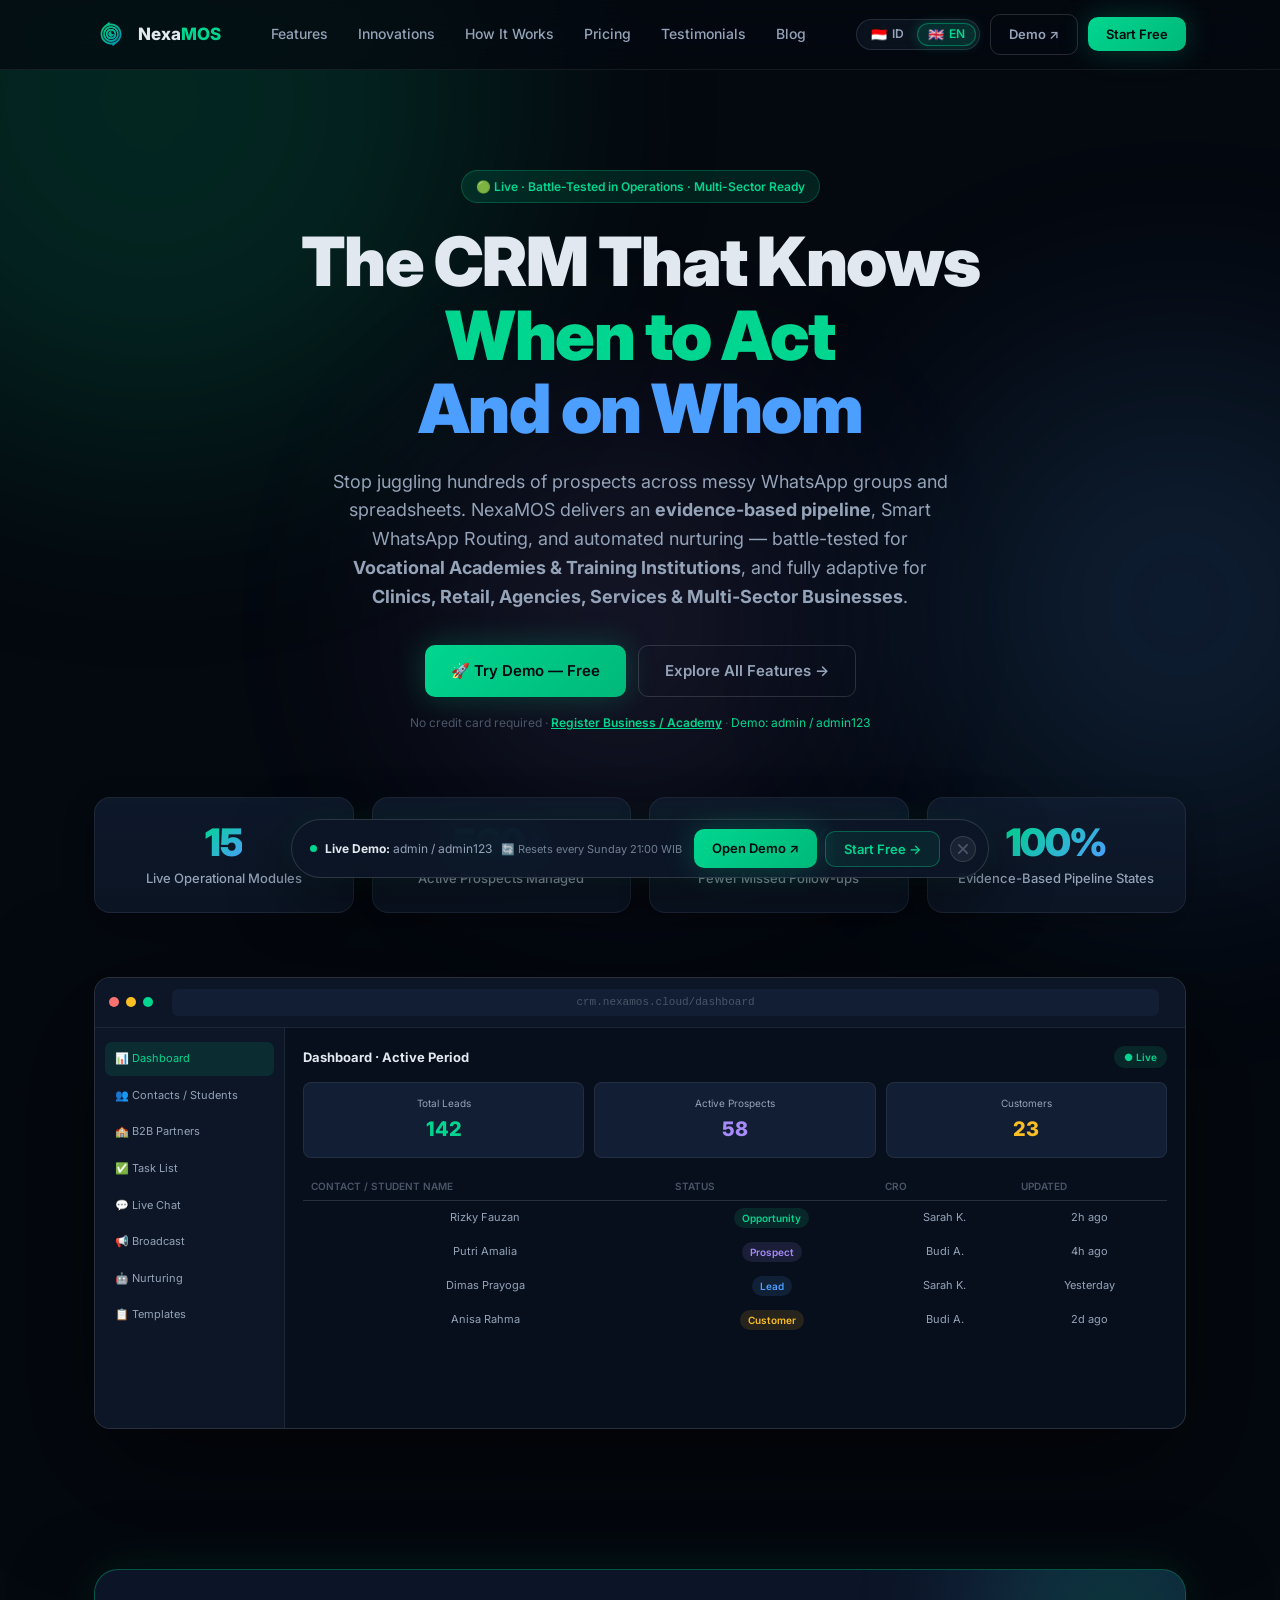
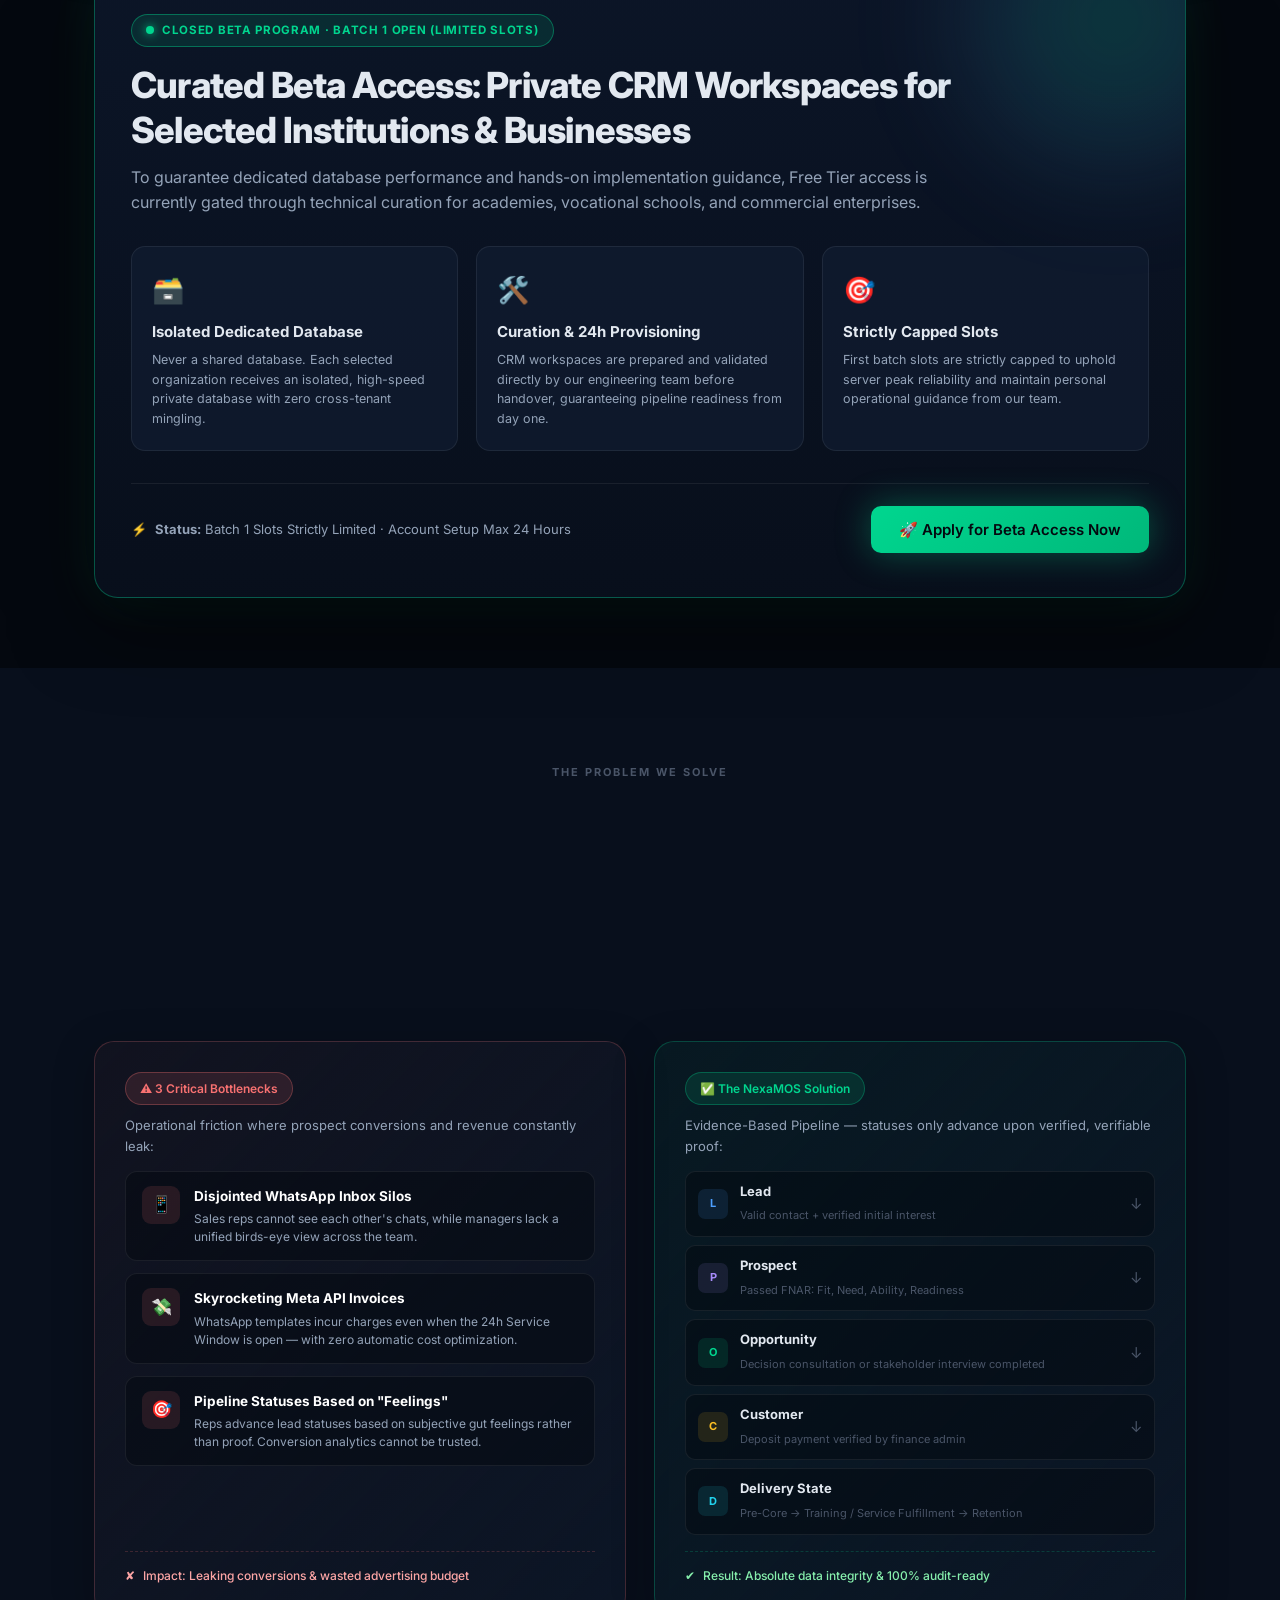
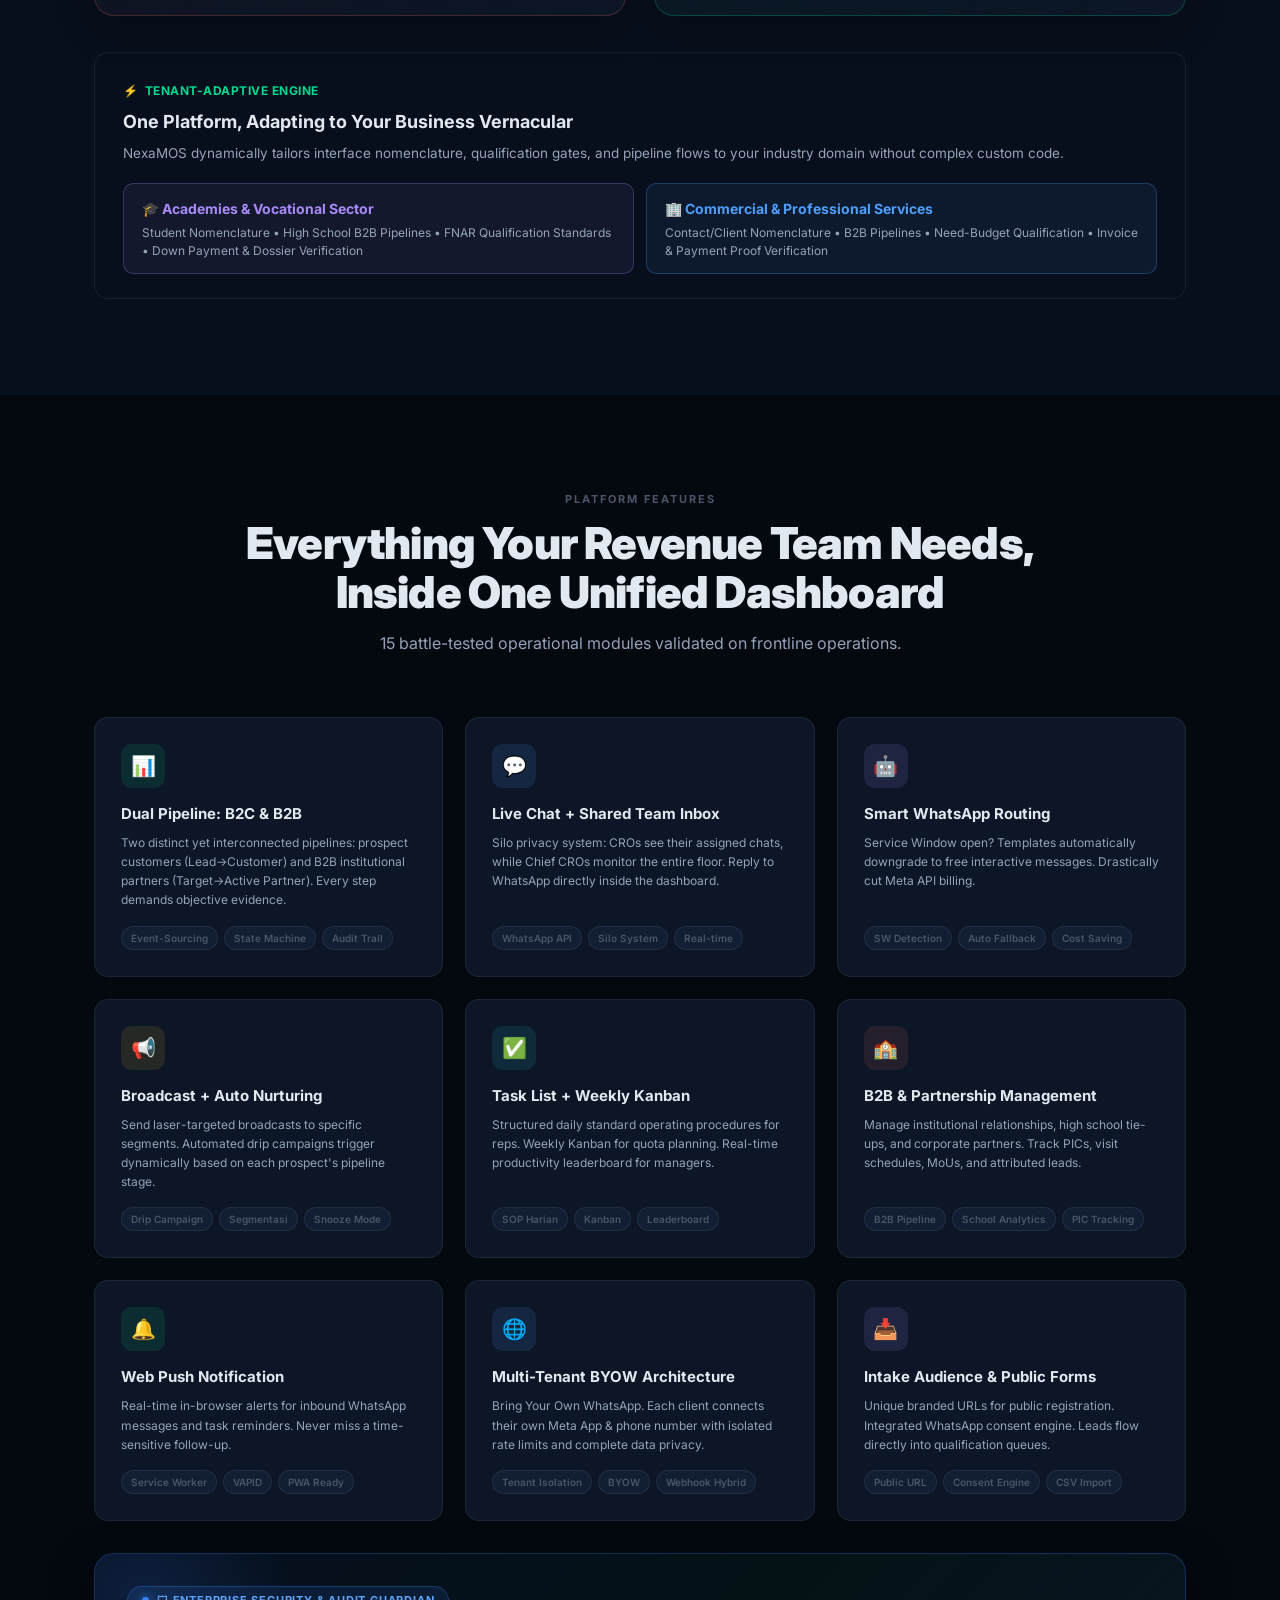
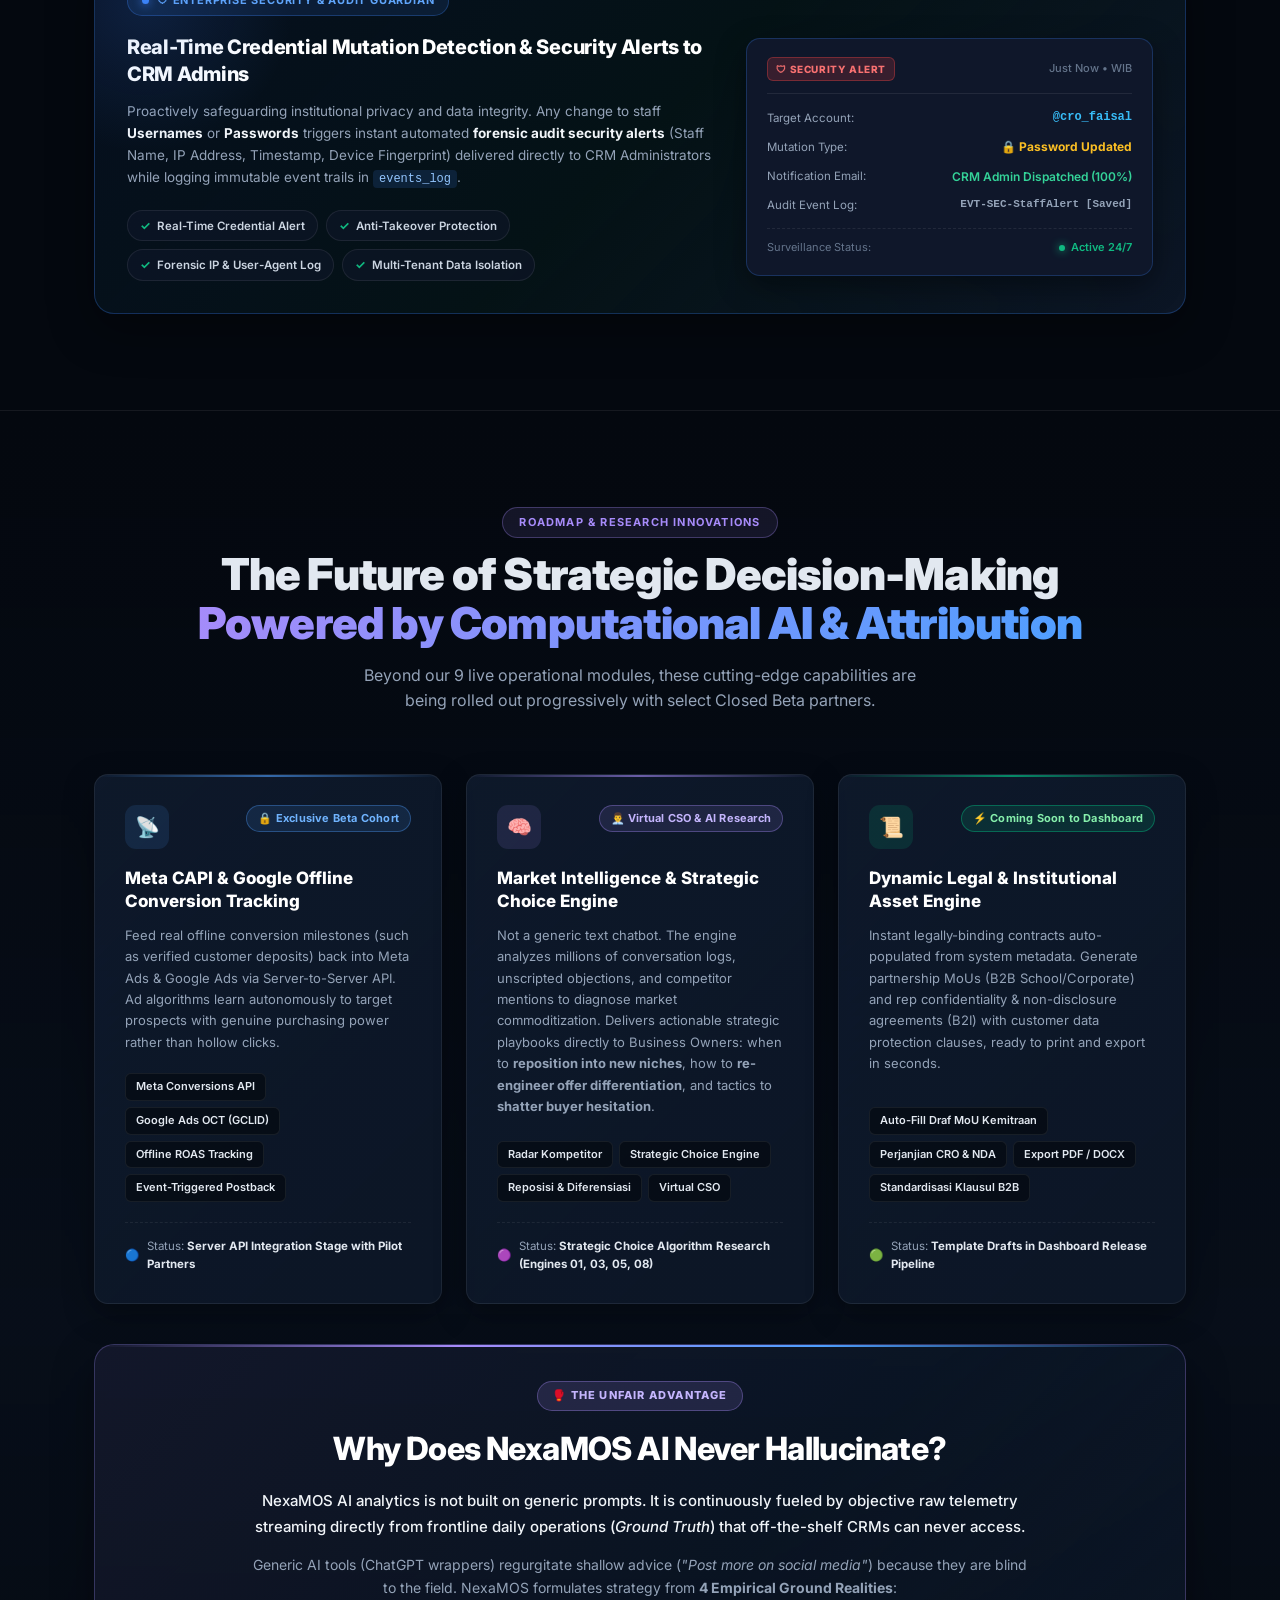
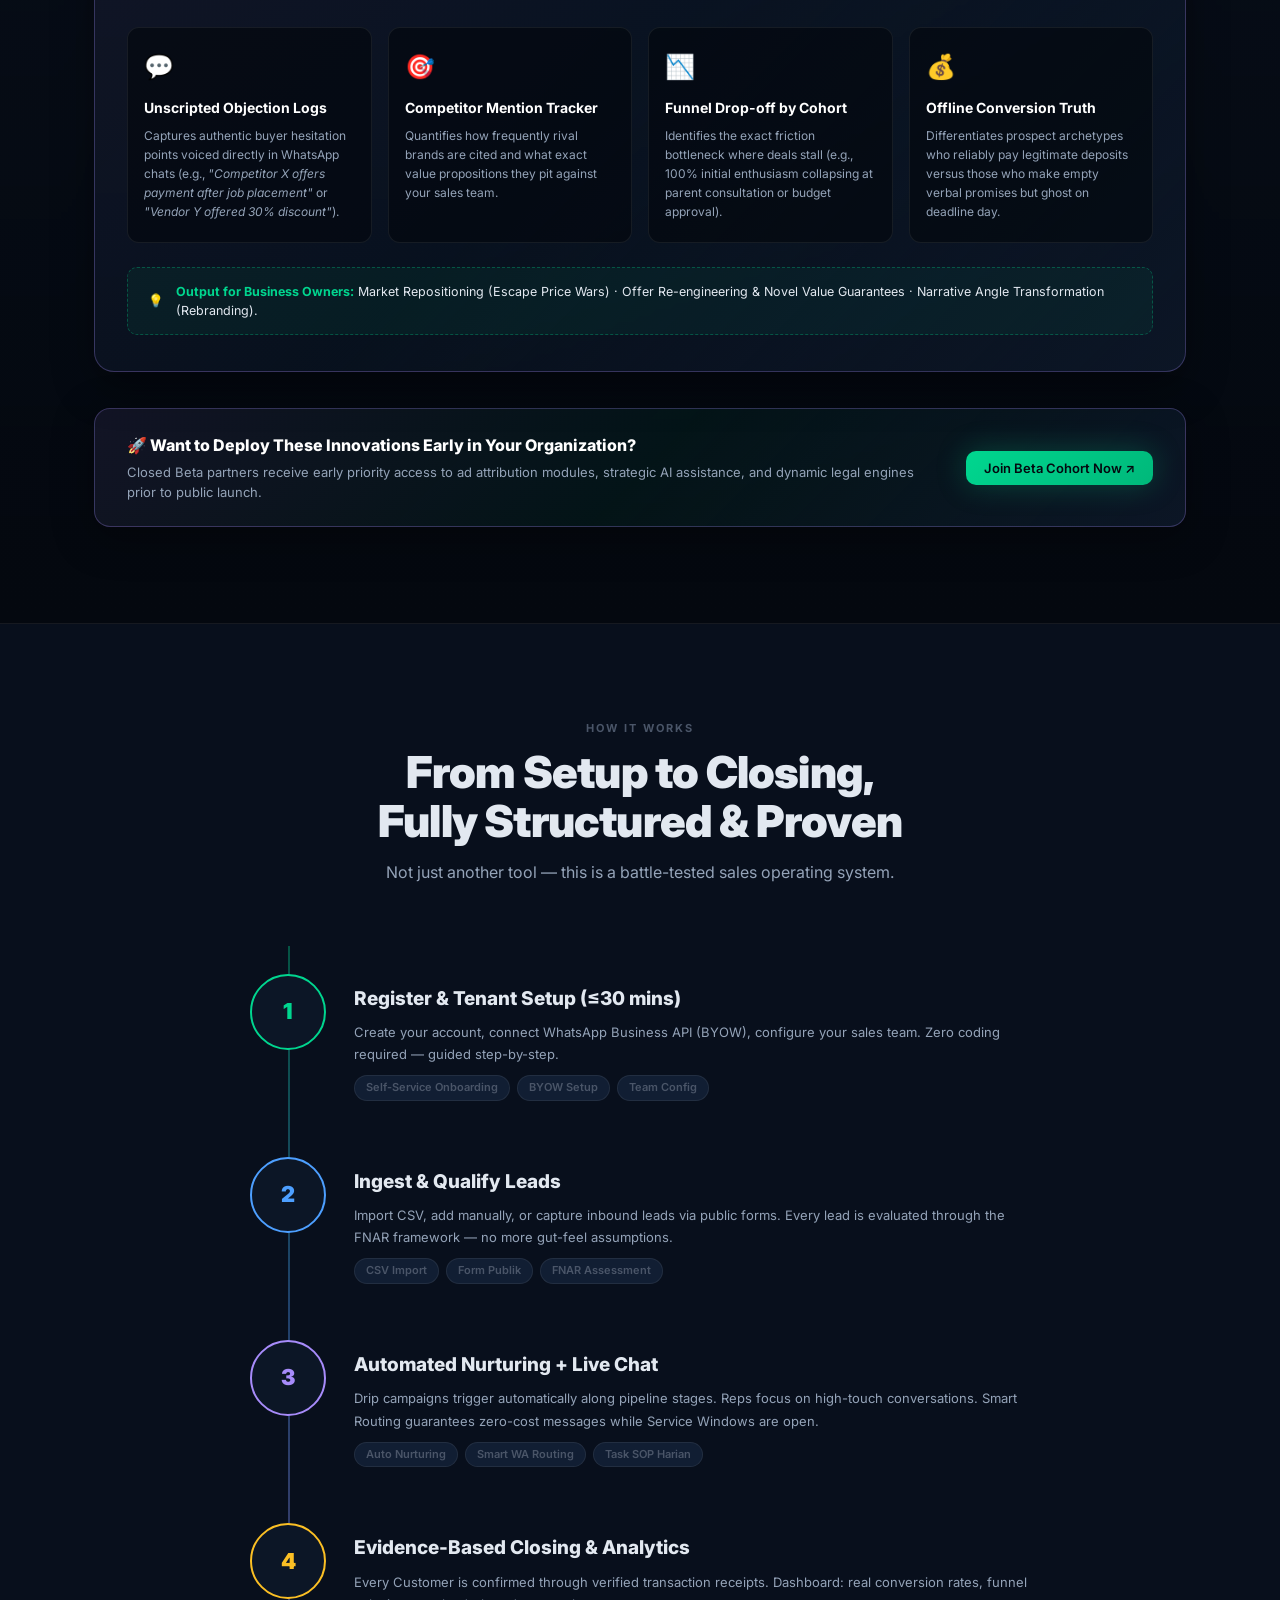
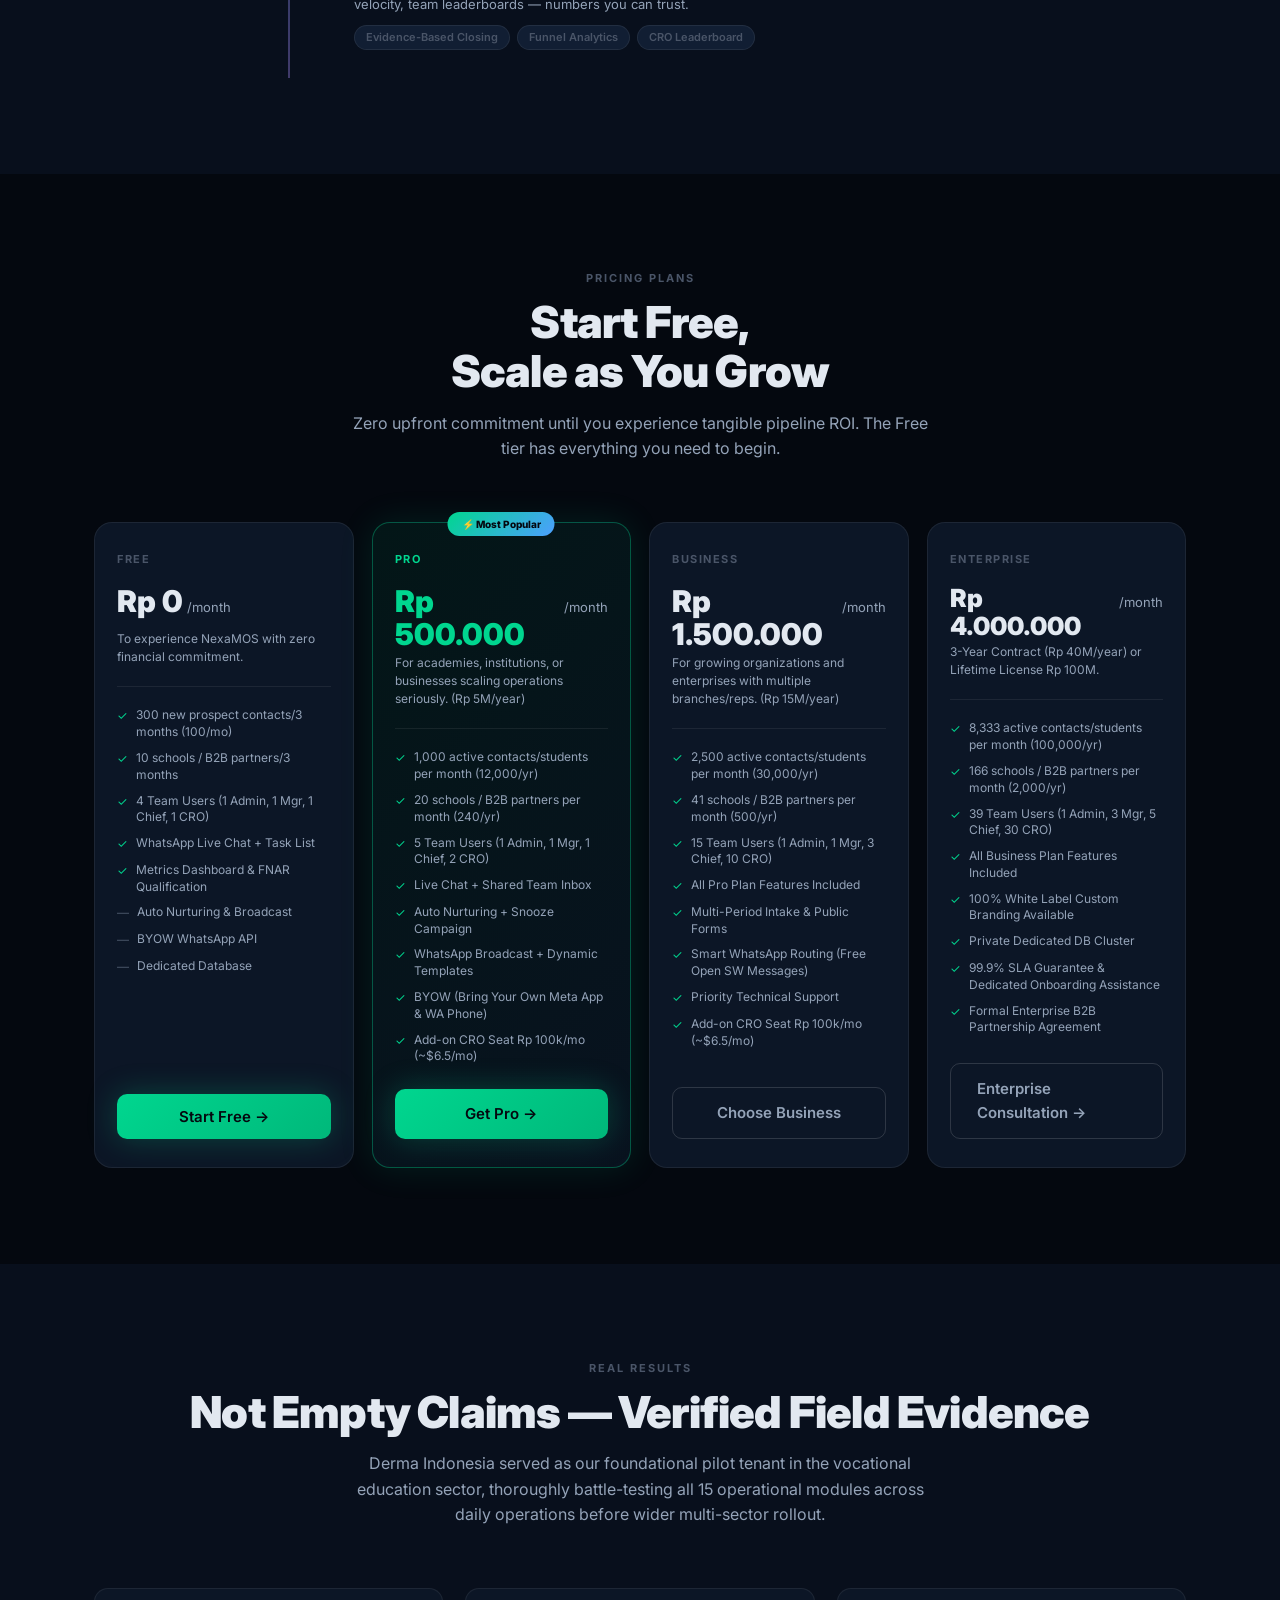
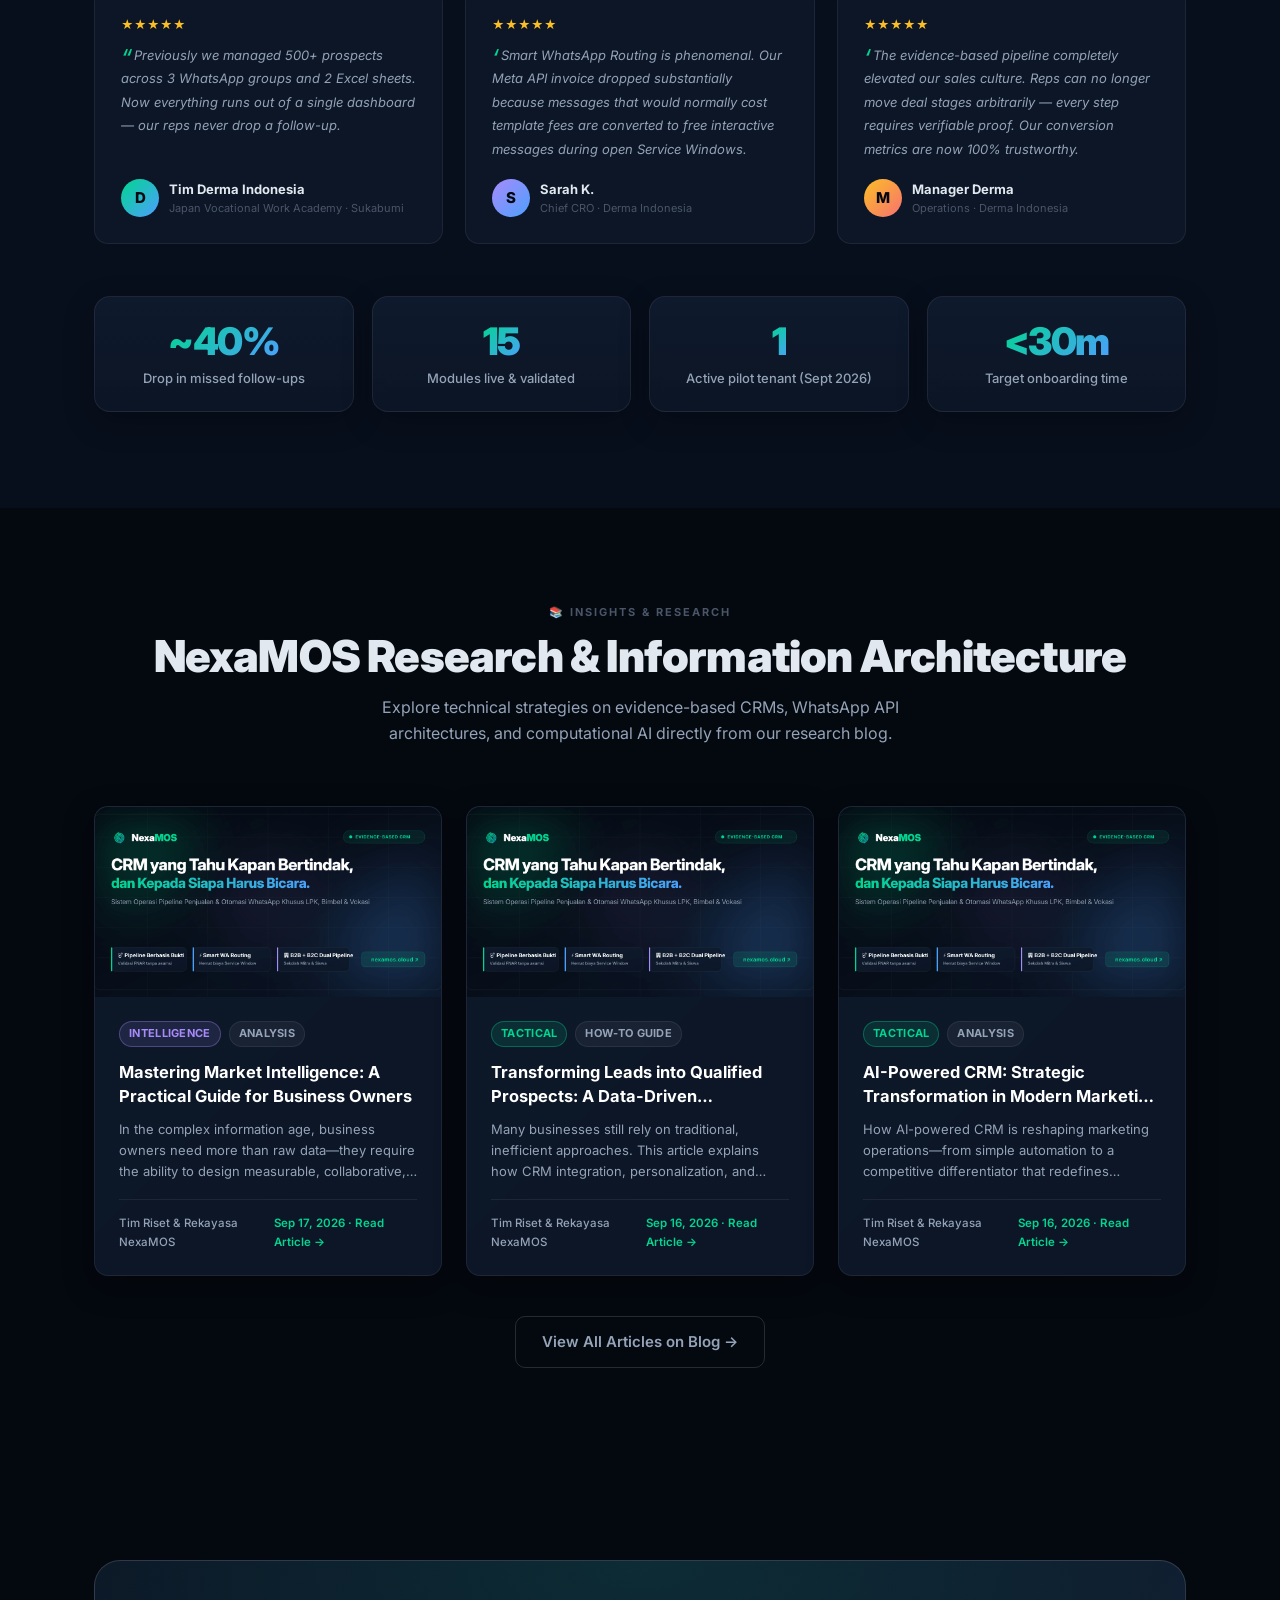
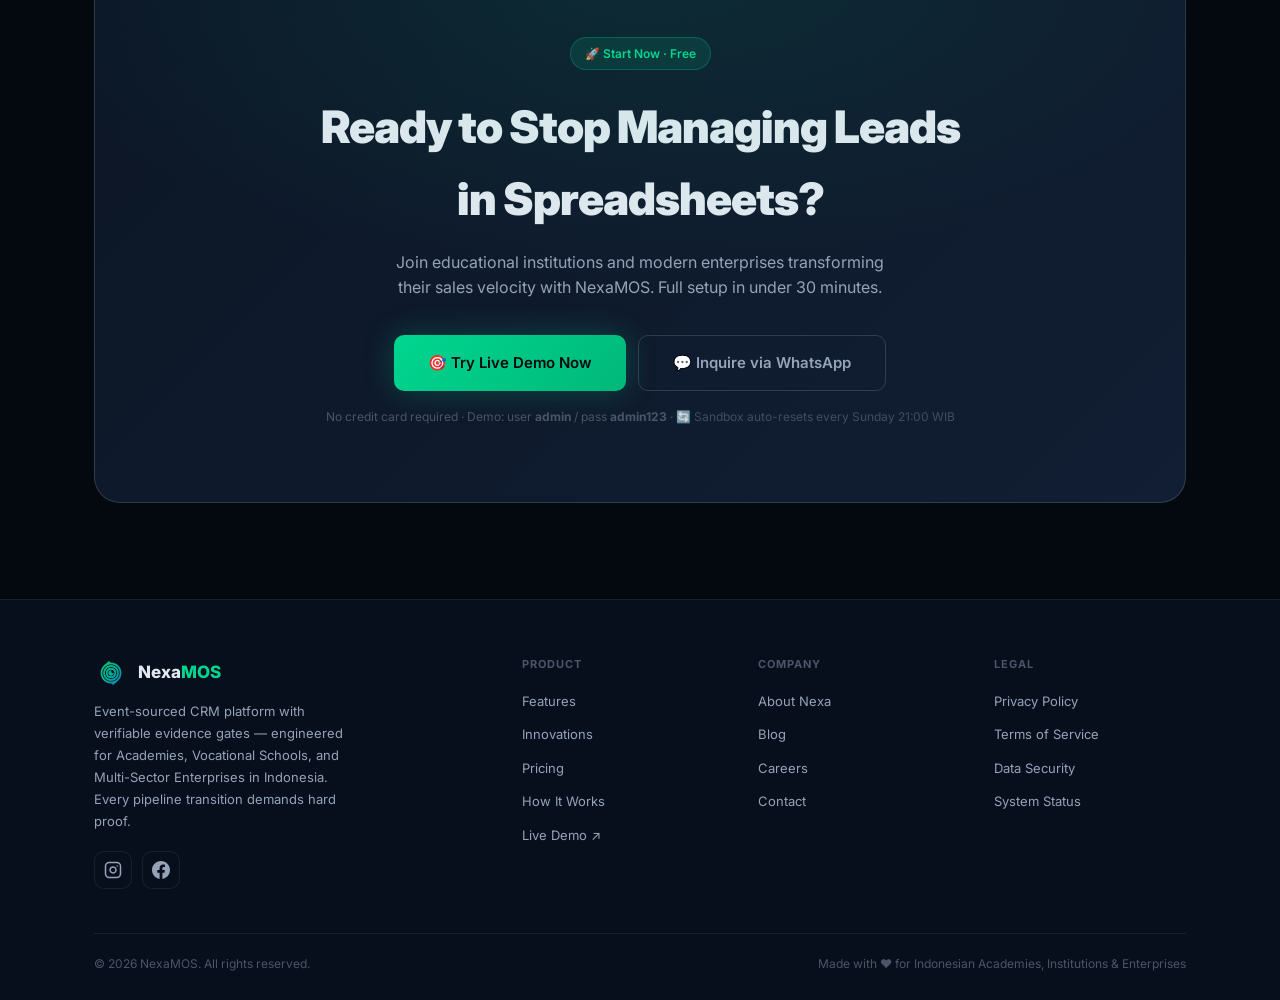
==== commit 05b5b666: "feat: add dynamic blog article loader and JSON data sources" ====
--- a/index.html
+++ b/index.html
@@ -4237,6 +4237,187 @@
     </div>
   </section>
 
+  <script>
+    // ── Dynamic Blog Highlight Loader ──
+    const FALLBACK_BLOG_ARTICLES = [
+      {
+        slug: "intelijen-pasar-dan-kompetitif-pemilik-bisnis-harus-pahami",
+        title: "Mastering Market Intelligence: A Practical Guide for Business Owners",
+        title_id: "Memahami Intelijen Pasar & Kompetitif: Panduan Praktis bagi Pemilik Bisnis",
+        dek: "In the complex information age, business owners need more than raw data—they require the ability to design measurable, collaborative, and visual market intelligence systems that transform insights into sustainable competitive advantage.",
+        dek_id: "Di era informasi yang kompleks, pemilik bisnis tidak cukup hanya mengumpulkan data mentah—mereka membutuhkan kemampuan merancang sistem intelijen pasar yang terukur, kolaboratif, dan visual.",
+        territory: "INTELLIGENCE",
+        articleType: "ANALYSIS",
+        url: "/blog/intelijen-pasar-dan-kompetitif-pemilik-bisnis-harus-pahami",
+        heroImageUrl: "https://nexamos-blog.vercel.app/images/hero-intelijen-pasar-dan-kompetitif-pemilik-bisnis-harus-pahami.webp",
+        author: { name: "Tim Riset & Rekayasa NexaMOS" },
+        publishedAt: "2026-09-17T01:21:14.908Z"
+      },
+      {
+        slug: "cara-mengkonversi-lead-jadi-prospek",
+        title: "Transforming Leads into Qualified Prospects: A Data-Driven Conversion Strategy",
+        title_id: "Mengubah Leads Menjadi Prospek: Strategi Konversi Berbasis Data",
+        dek: "Many businesses still rely on traditional, inefficient approaches. This article explains how CRM integration, personalization, and predictive analytics create a more sophisticated framework for identifying high-quality prospects ready to purchase.",
+        dek_id: "Banyak bisnis masih mengandalkan pendekatan konvensional yang tidak efisien. Artikel ini menjelaskan bagaimana integrasi CRM, personalisasi, dan analitik prediktif menciptakan kerangka kerja yang lebih canggih untuk mengidentifikasi prospek berkualitas tinggi.",
+        territory: "TACTICAL",
+        articleType: "HOW_TO",
+        url: "/blog/cara-mengkonversi-lead-jadi-prospek",
+        heroImageUrl: "https://nexamos-blog.vercel.app/images/hero-cara-mengkonversi-lead-jadi-prospek.webp",
+        author: { name: "Tim Riset & Rekayasa NexaMOS" },
+        publishedAt: "2026-09-16T11:02:36.383Z"
+      },
+      {
+        slug: "crm-bertenaga-ai-taktik-pemasaran-modern",
+        title: "AI-Powered CRM: Strategic Transformation in Modern Marketing Tactics",
+        title_id: "CRM Berbasis AI: Transformasi Strategis dalam Taktik Pemasaran Modern",
+        dek: "How AI-powered CRM is reshaping marketing operations—from simple automation to a competitive differentiator that redefines business models.",
+        dek_id: "Bagaimana CRM bertenaga AI mengubah operasional pemasaran—dari otomatisasi sederhana menjadi pembeda kompetitif yang mendefinisikan ulang model bisnis.",
+        territory: "TACTICAL",
+        articleType: "ANALYSIS",
+        url: "/blog/crm-bertenaga-ai-taktik-pemasaran-modern",
+        heroImageUrl: "https://nexamos-blog.vercel.app/images/hero-crm-bertenaga-ai-taktik-pemasaran-modern.webp",
+        author: { name: "Tim Riset & Rekayasa NexaMOS" },
+        publishedAt: "2026-09-16T05:25:04.836Z"
+      }
+    ];
+
+    window._cachedBlogArticles = null;
+
+    async function fetchBlogArticlesWithFallback() {
+      if (window._cachedBlogArticles && window._cachedBlogArticles.length > 0) {
+        return window._cachedBlogArticles;
+      }
+
+      const endpoints = [
+        '/blog/articles.json',
+        '/articles.json',
+        'https://nexamos-blog.vercel.app/articles.json'
+      ];
+
+      for (const ep of endpoints) {
+        try {
+          const res = await fetch(ep, { cache: 'no-cache' });
+          if (res.ok) {
+            const data = await res.json();
+            if (Array.isArray(data) && data.length > 0) {
+              window._cachedBlogArticles = data;
+              return data;
+            }
+          }
+        } catch (e) {
+          // Continue to next endpoint fallback
+        }
+      }
+
+      // If all network requests fail, return static fallback
+      window._cachedBlogArticles = FALLBACK_BLOG_ARTICLES;
+      return FALLBACK_BLOG_ARTICLES;
+    }
+
+    function renderBlogCards(articles) {
+      const container = document.getElementById('blogHighlightContainer');
+      if (!container) return;
+
+      const lang = (typeof currentLang !== 'undefined') ? currentLang : (localStorage.getItem('nexamos_lang') || 'en');
+      const isId = lang === 'id';
+      const highlightArticles = articles.slice(0, 3);
+
+      const cardsHtml = highlightArticles.map((art, idx) => {
+        const territory = (art.territory || 'STRATEGY').toUpperCase();
+        const territoryClass = territory === 'TACTICAL' 
+          ? 'badge-tactical' 
+          : territory === 'INTELLIGENCE' 
+          ? 'badge-intelligence' 
+          : 'badge-strategy';
+
+        const territoryLabel = isId 
+          ? (territory === 'TACTICAL' ? 'Taktikal' : territory === 'INTELLIGENCE' ? 'Intelijen' : 'Strategi')
+          : (territory === 'TACTICAL' ? 'Tactical' : territory === 'INTELLIGENCE' ? 'Intelligence' : 'Strategy');
+
+        const articleTypeLabel = art.articleType 
+          ? (isId 
+              ? (art.articleType === 'HOW_TO' ? 'Panduan Praktis' : art.articleType === 'ANALYSIS' ? 'Analisis' : art.articleType.replace('_', ' '))
+              : (art.articleType === 'HOW_TO' ? 'How-To Guide' : art.articleType === 'ANALYSIS' ? 'Analysis' : art.articleType.replace('_', ' ')))
+          : '';
+
+        const pubDate = art.publishedAt 
+          ? new Date(art.publishedAt).toLocaleDateString(isId ? 'id-ID' : 'en-US', { day: 'numeric', month: 'short', year: 'numeric' })
+          : (isId ? 'Terbaru' : 'Latest');
+
+        const readActionLabel = isId ? 'Baca Riset &rarr;' : 'Read Article &rarr;';
+        const authorName = (art.author && art.author.name) ? art.author.name : (isId ? 'Tim Riset NexaMOS' : 'NexaMOS Research Team');
+
+        // Handle bilingual title & dek
+        let displayTitle = art.title;
+        let displayDek = art.dek || '';
+
+        if (art.translations && art.translations[lang]) {
+          if (art.translations[lang].title) displayTitle = art.translations[lang].title;
+          if (art.translations[lang].dek) displayDek = art.translations[lang].dek;
+        } else if (isId) {
+          if (art.title_id) displayTitle = art.title_id;
+          else if (art.heroImageAlt && art.heroImageAlt !== art.title) displayTitle = art.heroImageAlt;
+          if (art.dek_id) displayDek = art.dek_id;
+        }
+
+        let heroImg = art.heroImageUrl || '/og-image.png';
+        if (heroImg.startsWith('/blog/images/')) {
+          heroImg = 'https://nexamos-blog.vercel.app' + heroImg.replace('/blog', '');
+        }
+
+        const articleUrl = art.url ? (art.url.startsWith('http') ? art.url : (art.url.startsWith('/blog') ? art.url : '/blog' + art.url)) : '/blog';
+
+        return `
+          <a href="${articleUrl}" class="blog-dyn-card fu" style="transition-delay: ${idx * 0.1}s">
+            <div class="blog-dyn-thumb">
+              <img src="${heroImg}" alt="${displayTitle}" loading="lazy" onerror="this.onerror=null;this.src='/og-image.png'">
+            </div>
+            <div class="blog-dyn-body">
+              <div class="blog-dyn-badges">
+                <span class="blog-dyn-badge ${territoryClass}">${territoryLabel}</span>
+                ${articleTypeLabel ? `<span class="blog-dyn-badge badge-type">${articleTypeLabel}</span>` : ''}
+              </div>
+              <h3 class="blog-dyn-title">${displayTitle}</h3>
+              <p class="blog-dyn-dek">${displayDek}</p>
+              <div class="blog-dyn-foot">
+                <span class="b-author">${authorName}</span>
+                <span class="b-action">${pubDate} &middot; ${readActionLabel}</span>
+              </div>
+            </div>
+          </a>
+        `;
+      }).join('');
+
+      container.innerHTML = cardsHtml;
+
+      // Trigger IntersectionObserver fade-up animation
+      if (typeof obs !== 'undefined' && obs.observe) {
+        container.querySelectorAll('.fu').forEach(el => obs.observe(el));
+      }
+    }
+
+    async function loadLatestBlogArticles() {
+      const container = document.getElementById('blogHighlightContainer');
+      if (!container) return;
+
+      try {
+        const articles = await fetchBlogArticlesWithFallback();
+        renderBlogCards(articles);
+      } catch (err) {
+        console.warn('Fallback rendering blog highlights:', err);
+        renderBlogCards(FALLBACK_BLOG_ARTICLES);
+      }
+    }
+
+    window.loadLatestBlogArticles = loadLatestBlogArticles;
+
+    if (document.readyState === 'loading') {
+      document.addEventListener('DOMContentLoaded', loadLatestBlogArticles);
+    } else {
+      loadLatestBlogArticles();
+    }
+  </script>
+
   <section id="cta">
     <div class="w">
       <div class="cbox fu">
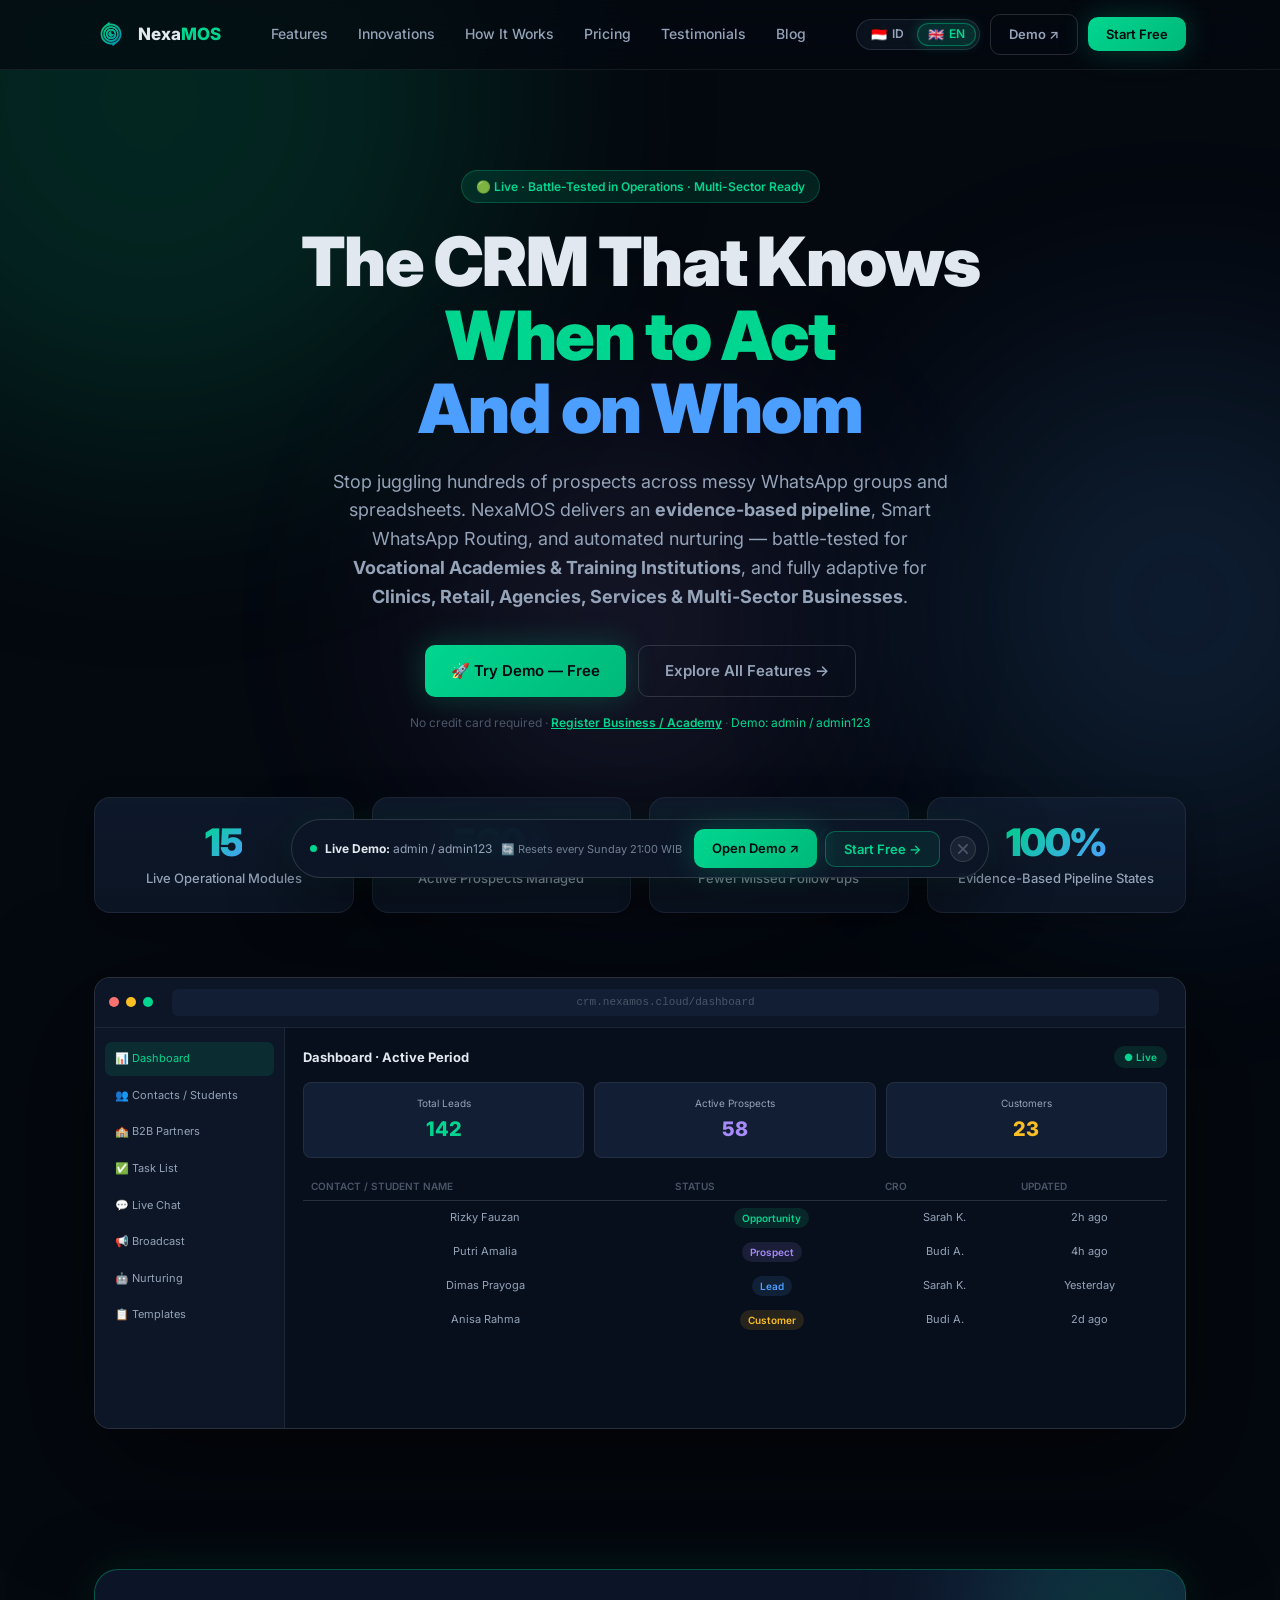
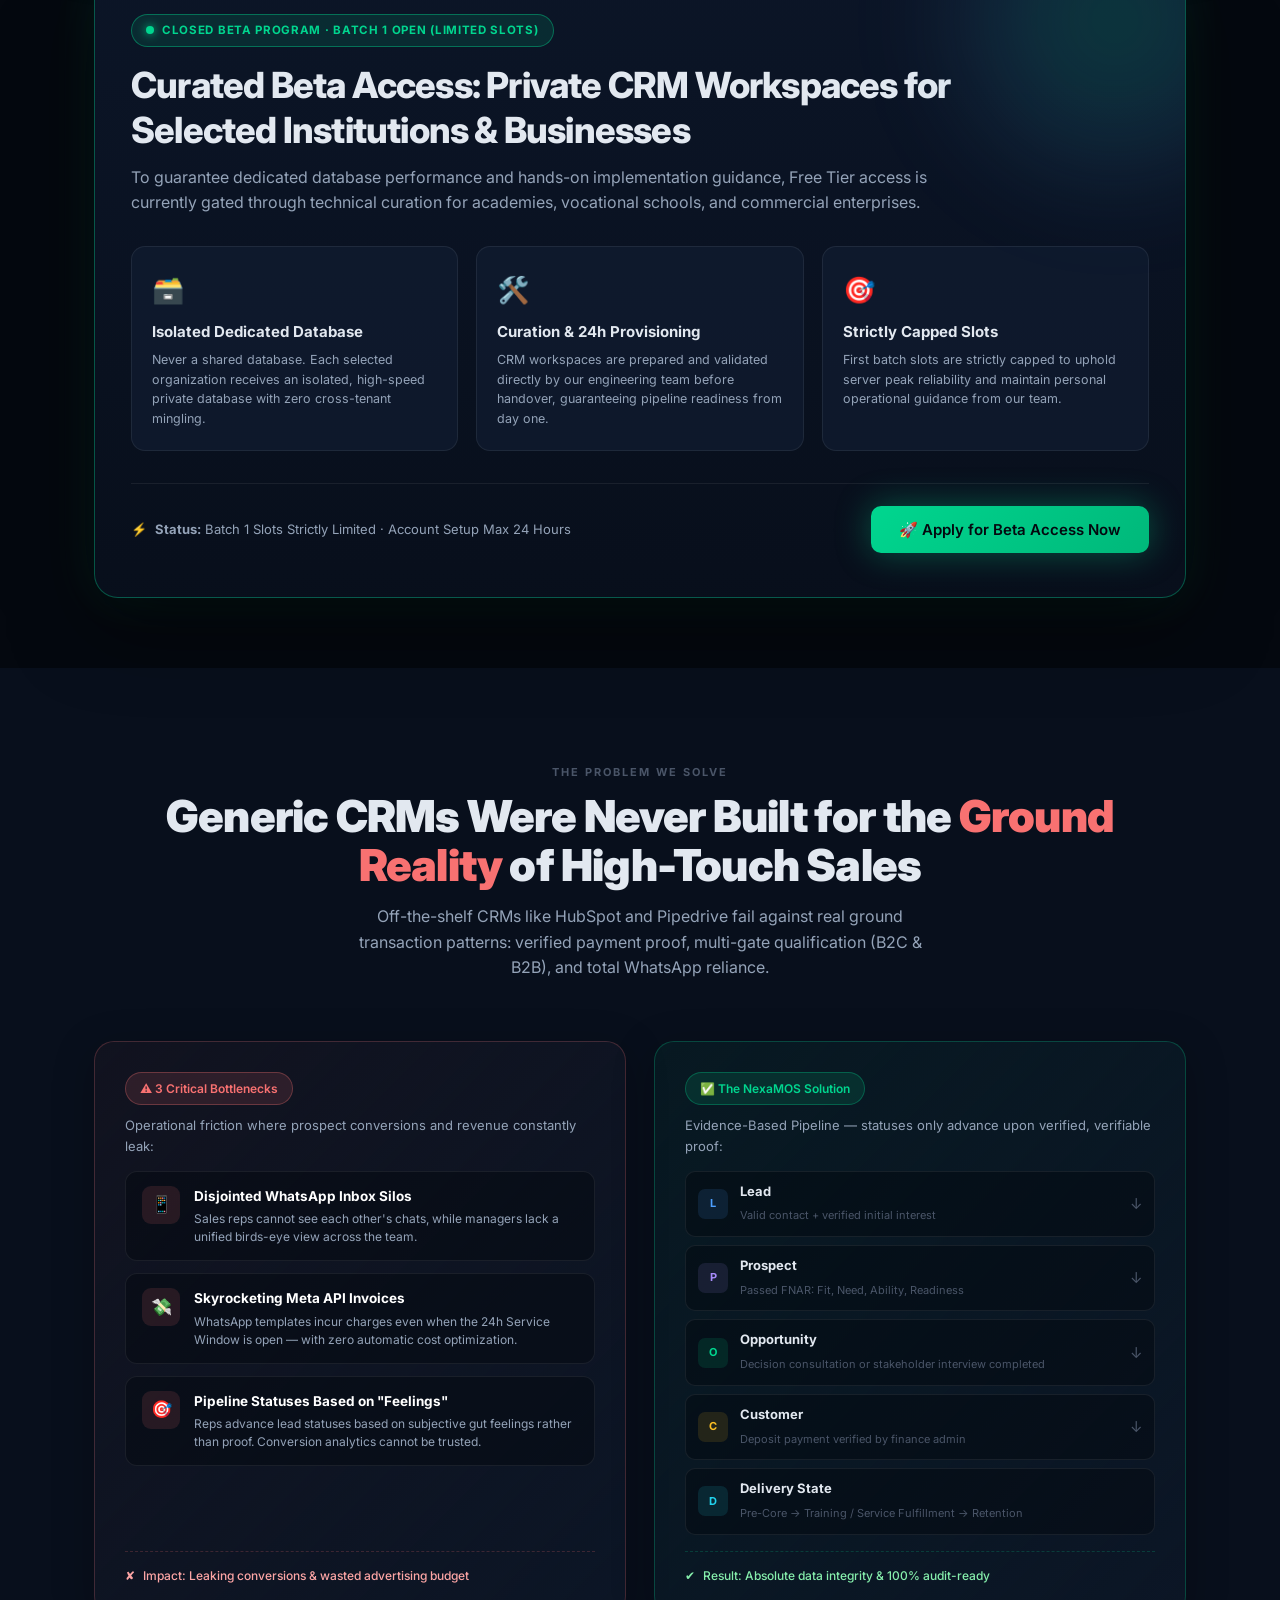
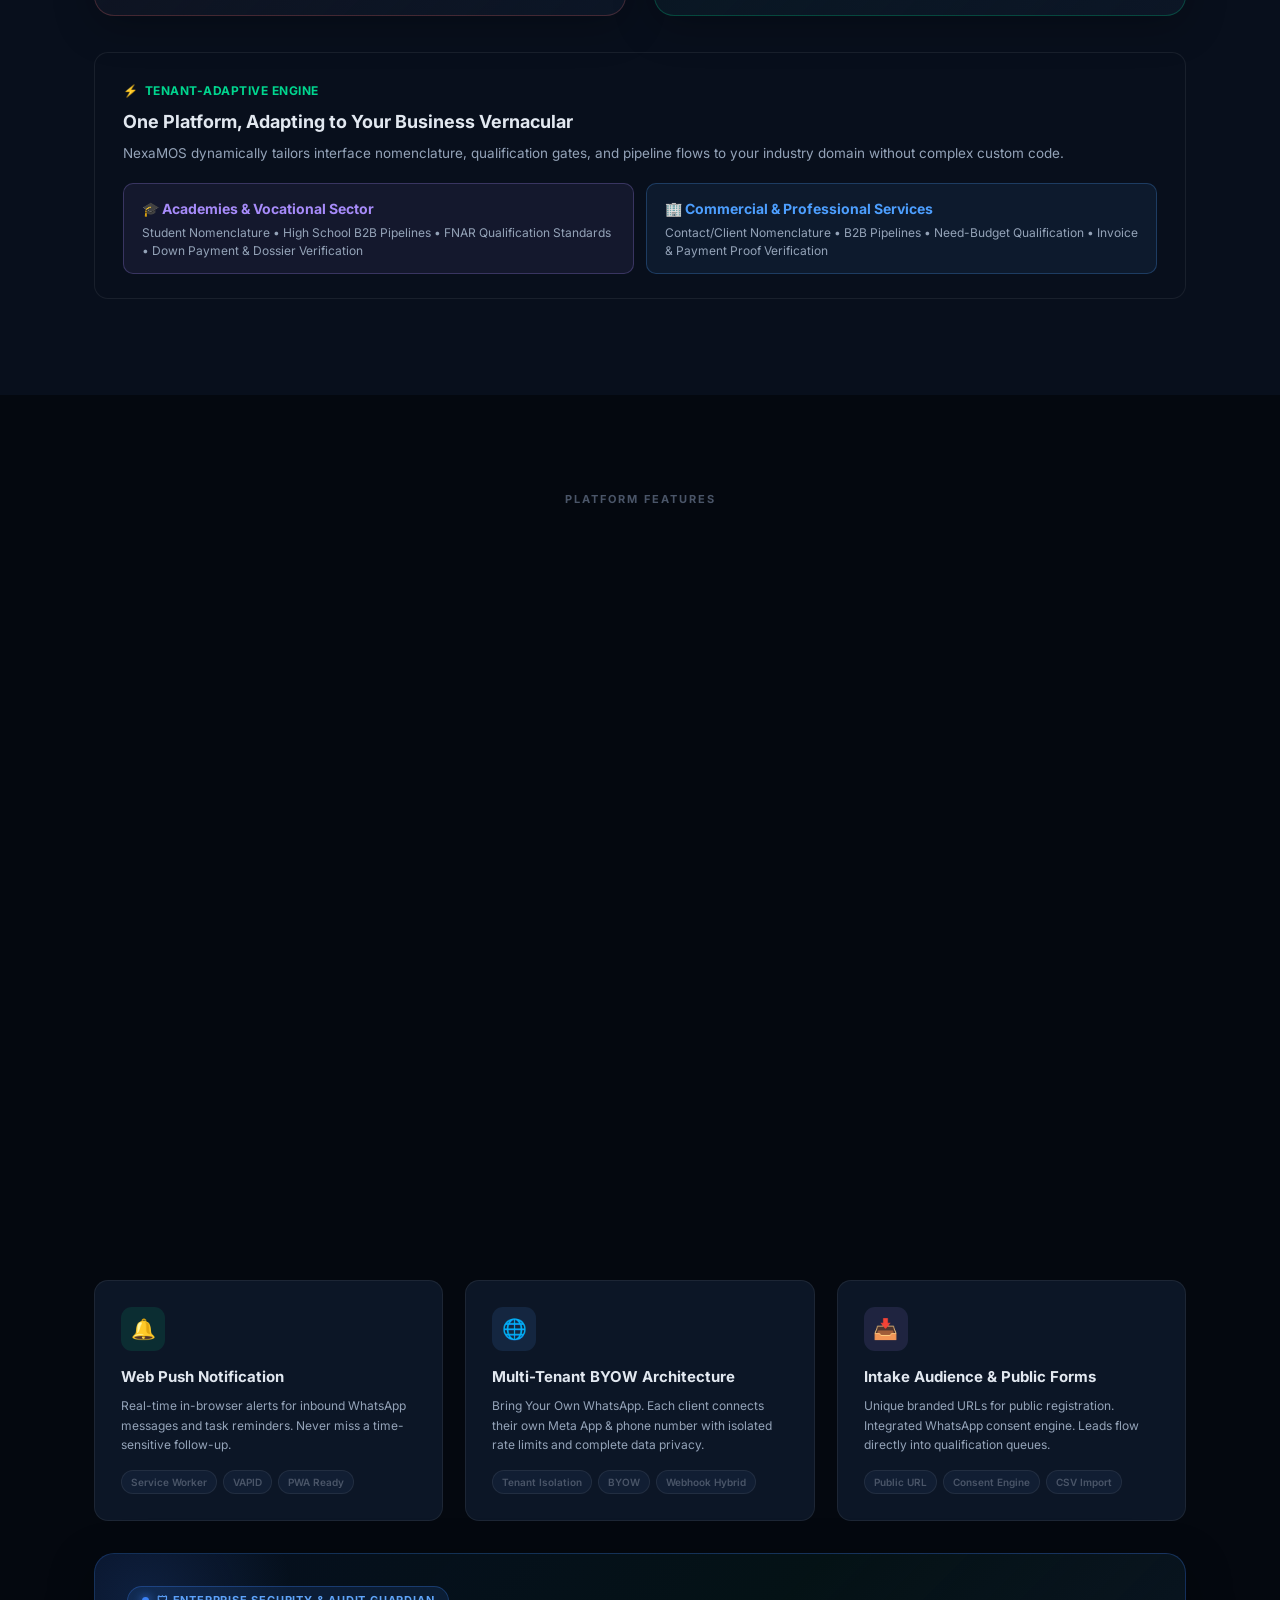
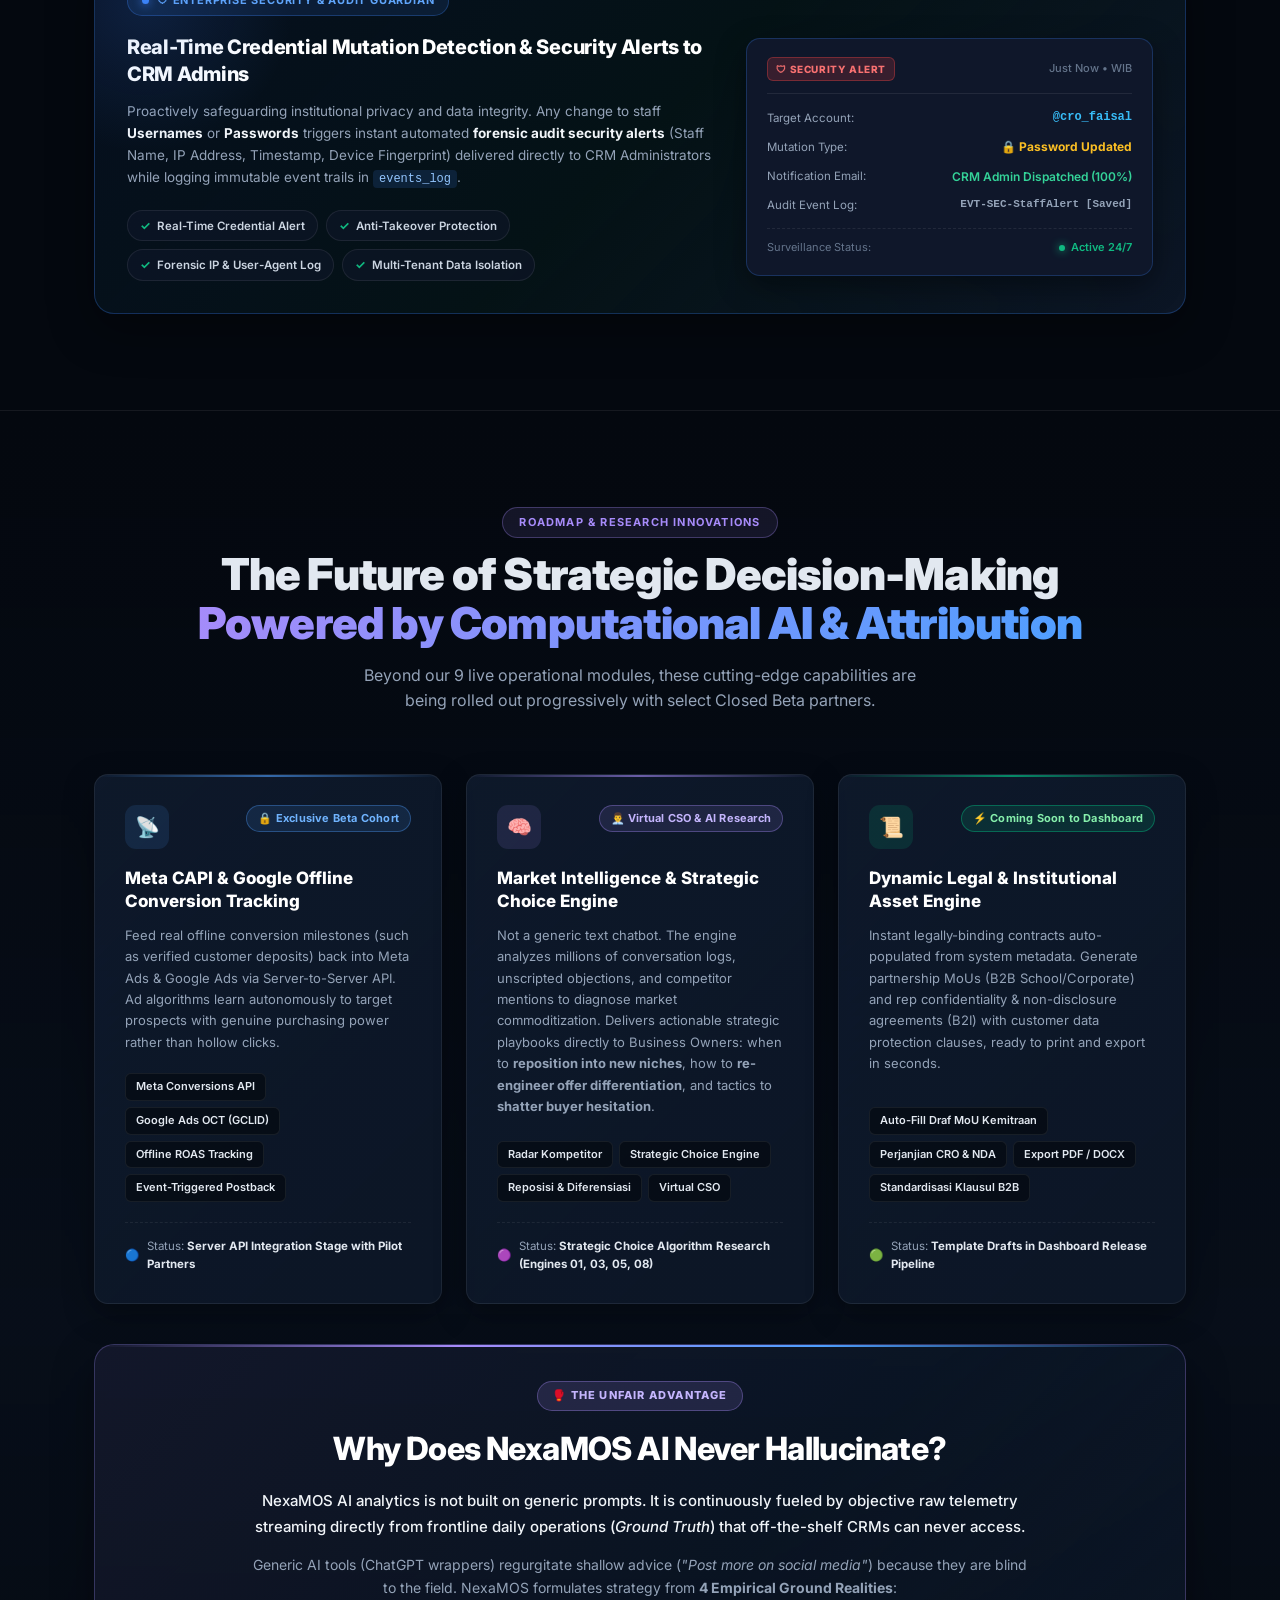
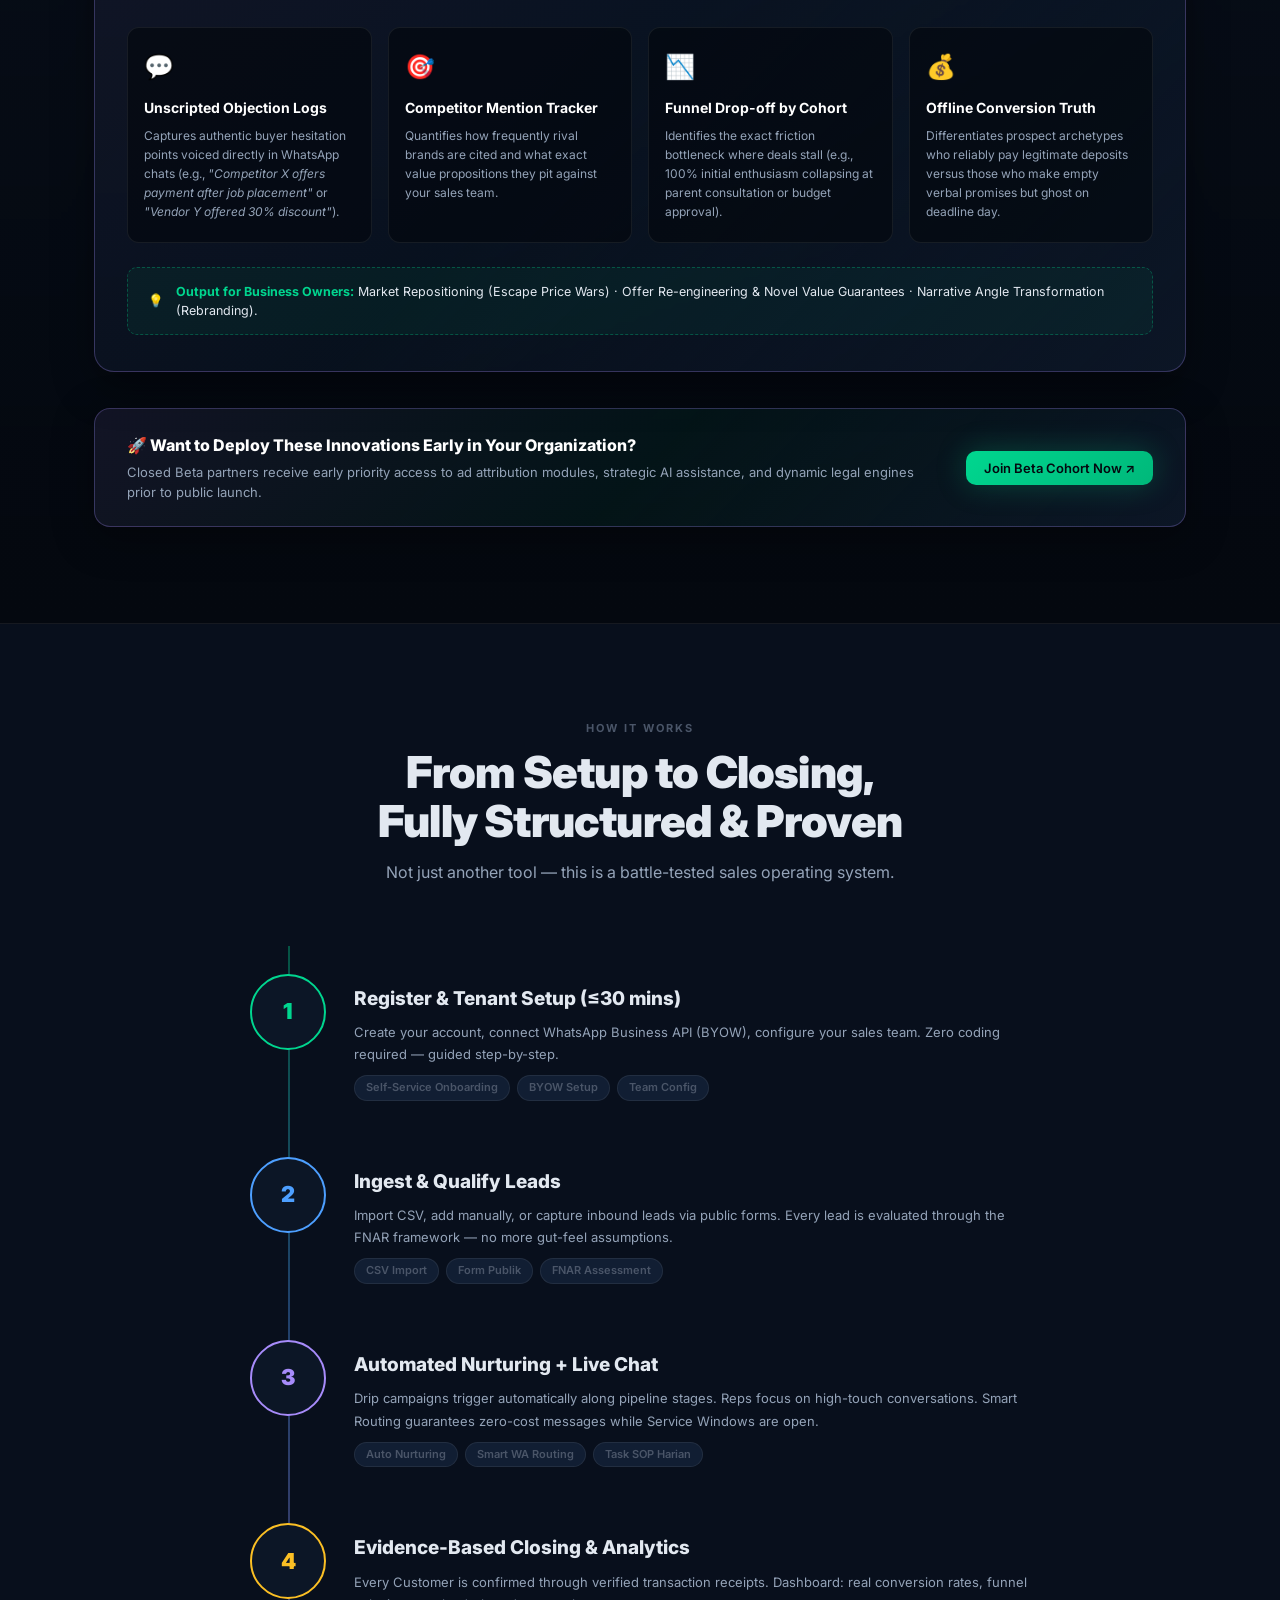
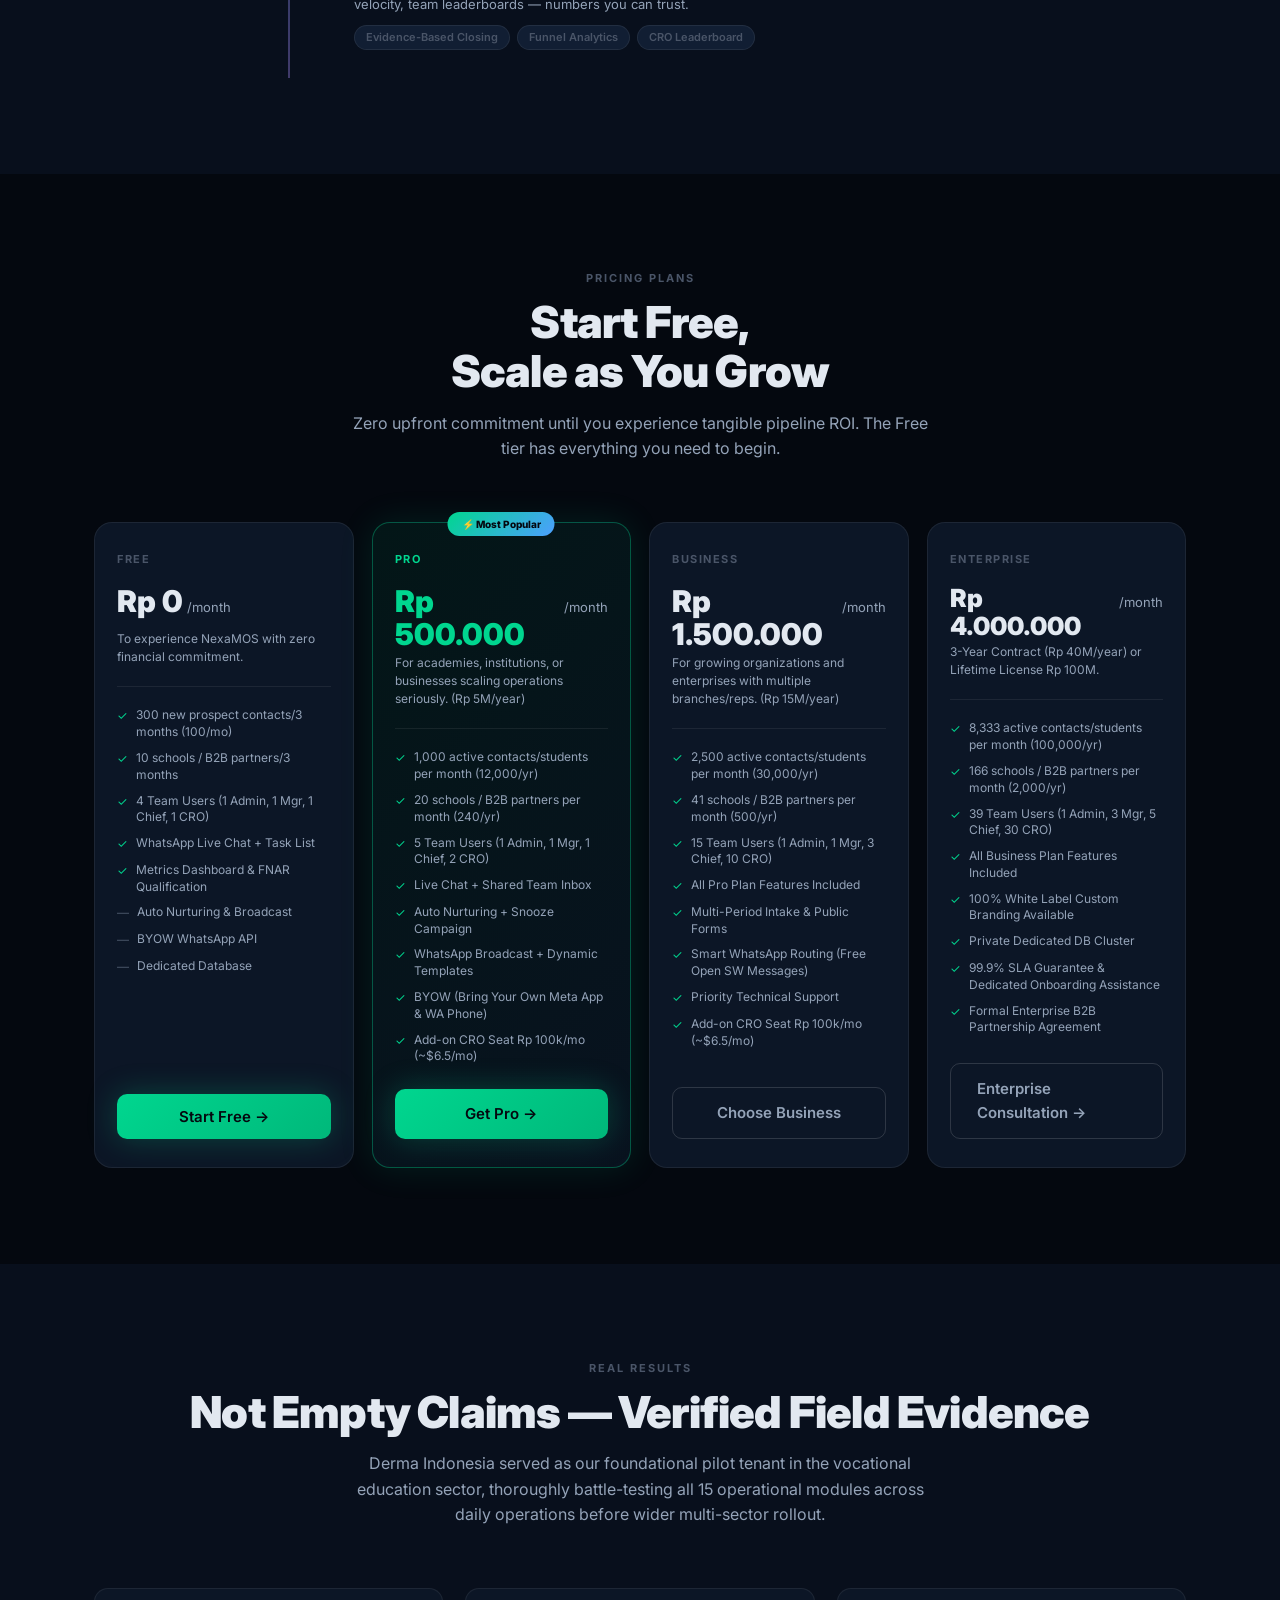
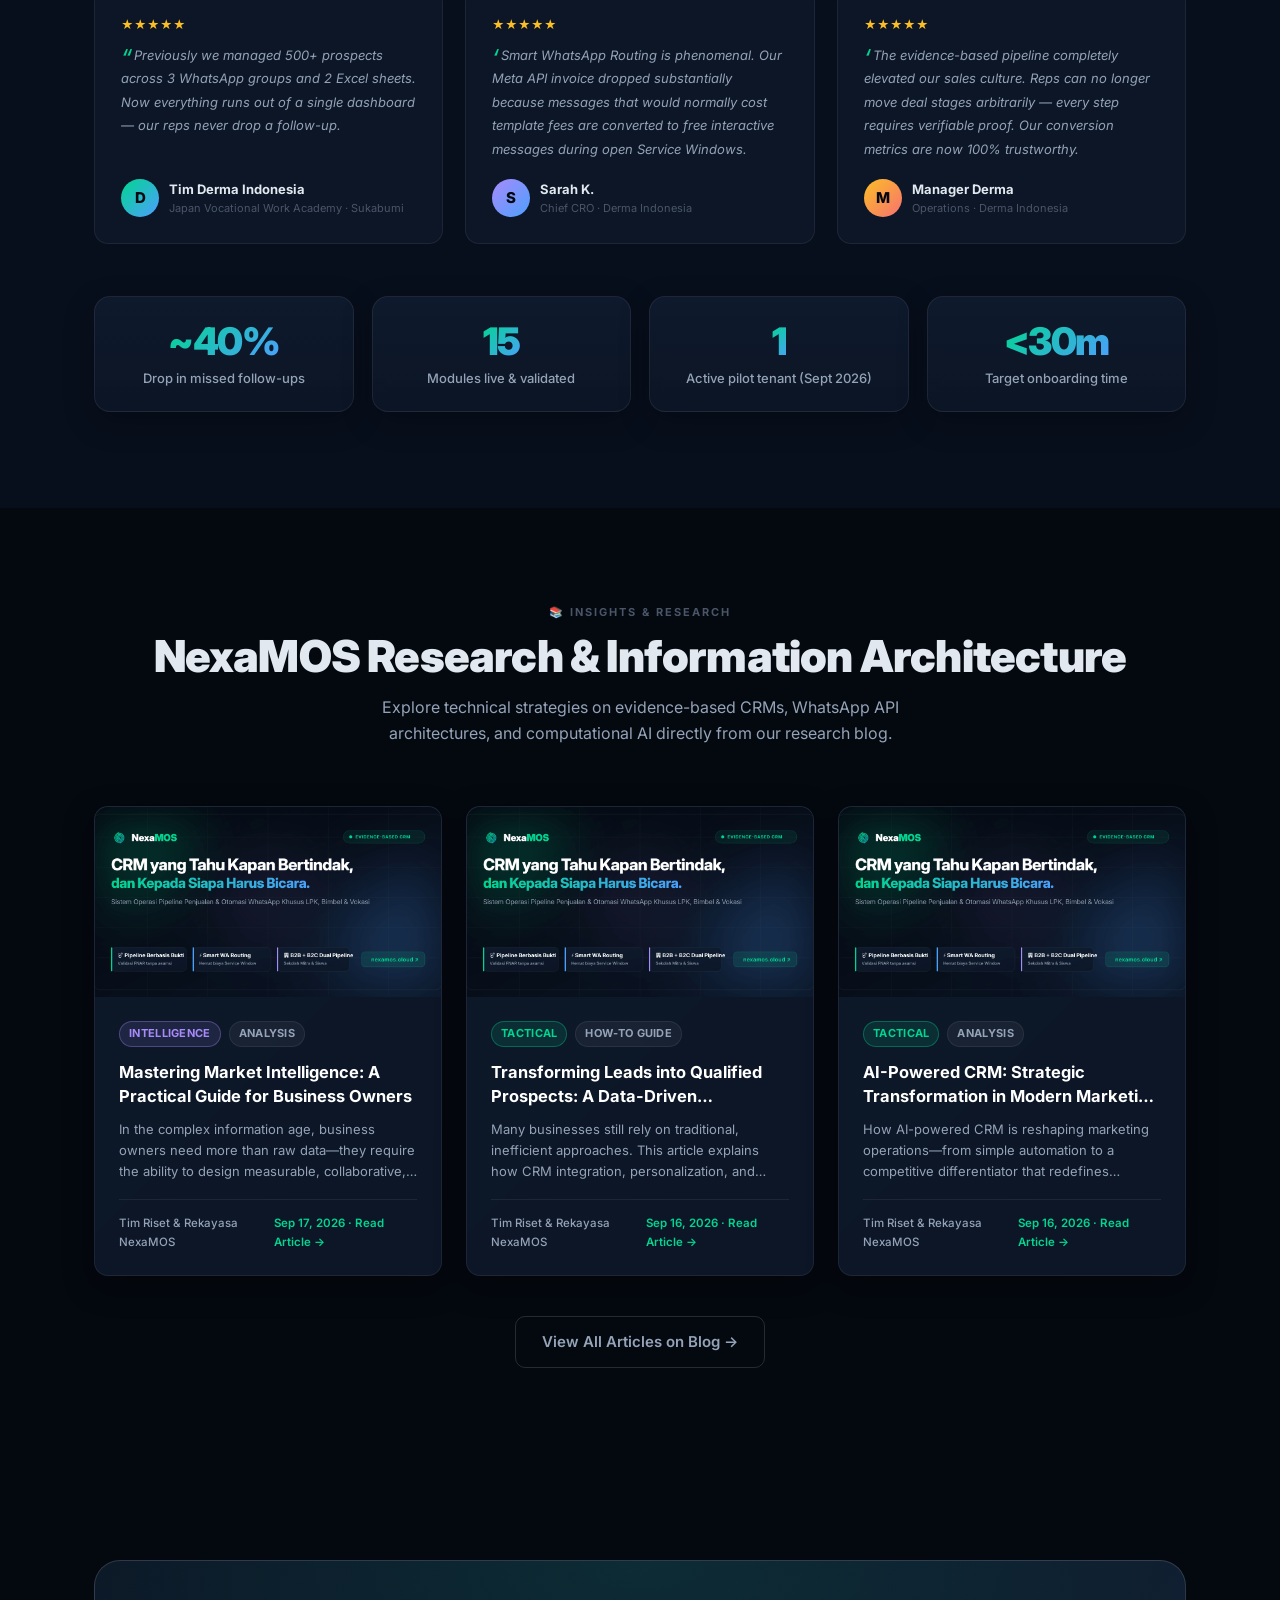
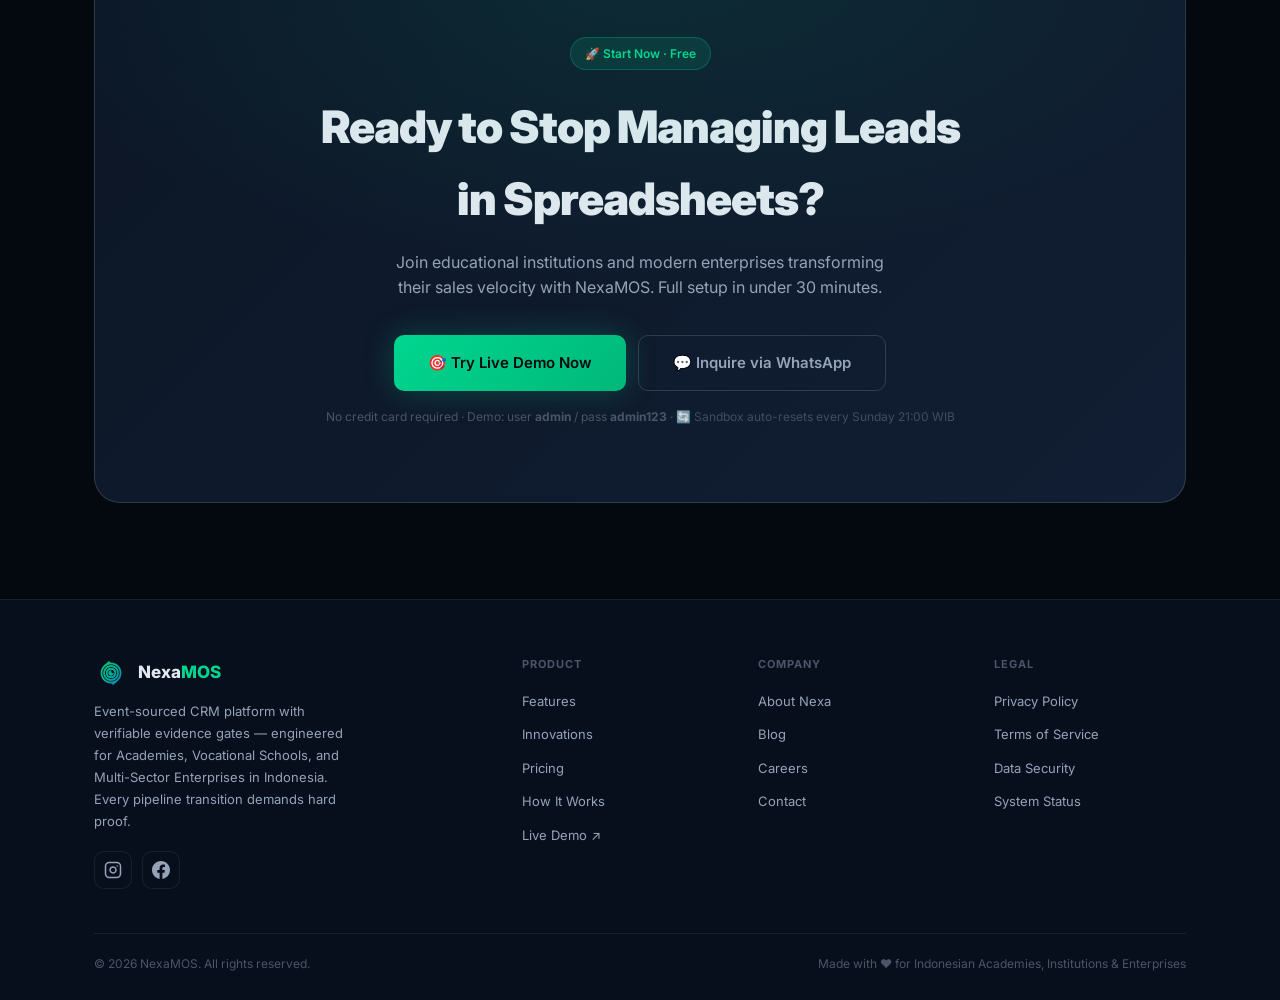
==== commit 4830686c: "style: update mobile menu button to icon-only format with improved styling" ====
--- a/index.html
+++ b/index.html
@@ -408,14 +408,26 @@
 
     .hb {
       display: none;
+      align-items: center;
+      justify-content: center;
       background: none;
       border: 1px solid var(--bdh);
       border-radius: 8px;
-      padding: 8px 12px;
+      width: 36px;
+      height: 36px;
+      padding: 0;
       cursor: pointer;
       color: var(--tx2);
-      font-size: 14px;
-      font-family: inherit
+      font-size: 18px;
+      line-height: 1;
+      font-family: inherit;
+      transition: all .2s;
+    }
+
+    .hb:hover {
+      color: var(--tx);
+      border-color: var(--bd);
+      background: var(--bg4);
     }
 
     .mm {
@@ -1975,7 +1987,7 @@
       }
 
       .hb {
-        display: block
+        display: inline-flex;
       }
 
       .nav-mob-actions {
@@ -3389,7 +3401,7 @@
             <span class="lang-flag">🇬🇧</span> EN
           </button>
         </div>
-        <button class="hb" id="hb" data-i18n="nav_menu_btn">&#9776; Menu</button>
+        <button class="hb" id="hb" aria-label="Menu" data-i18n="nav_menu_btn">&#9776;</button>
       </div>
     </div>
   </nav>
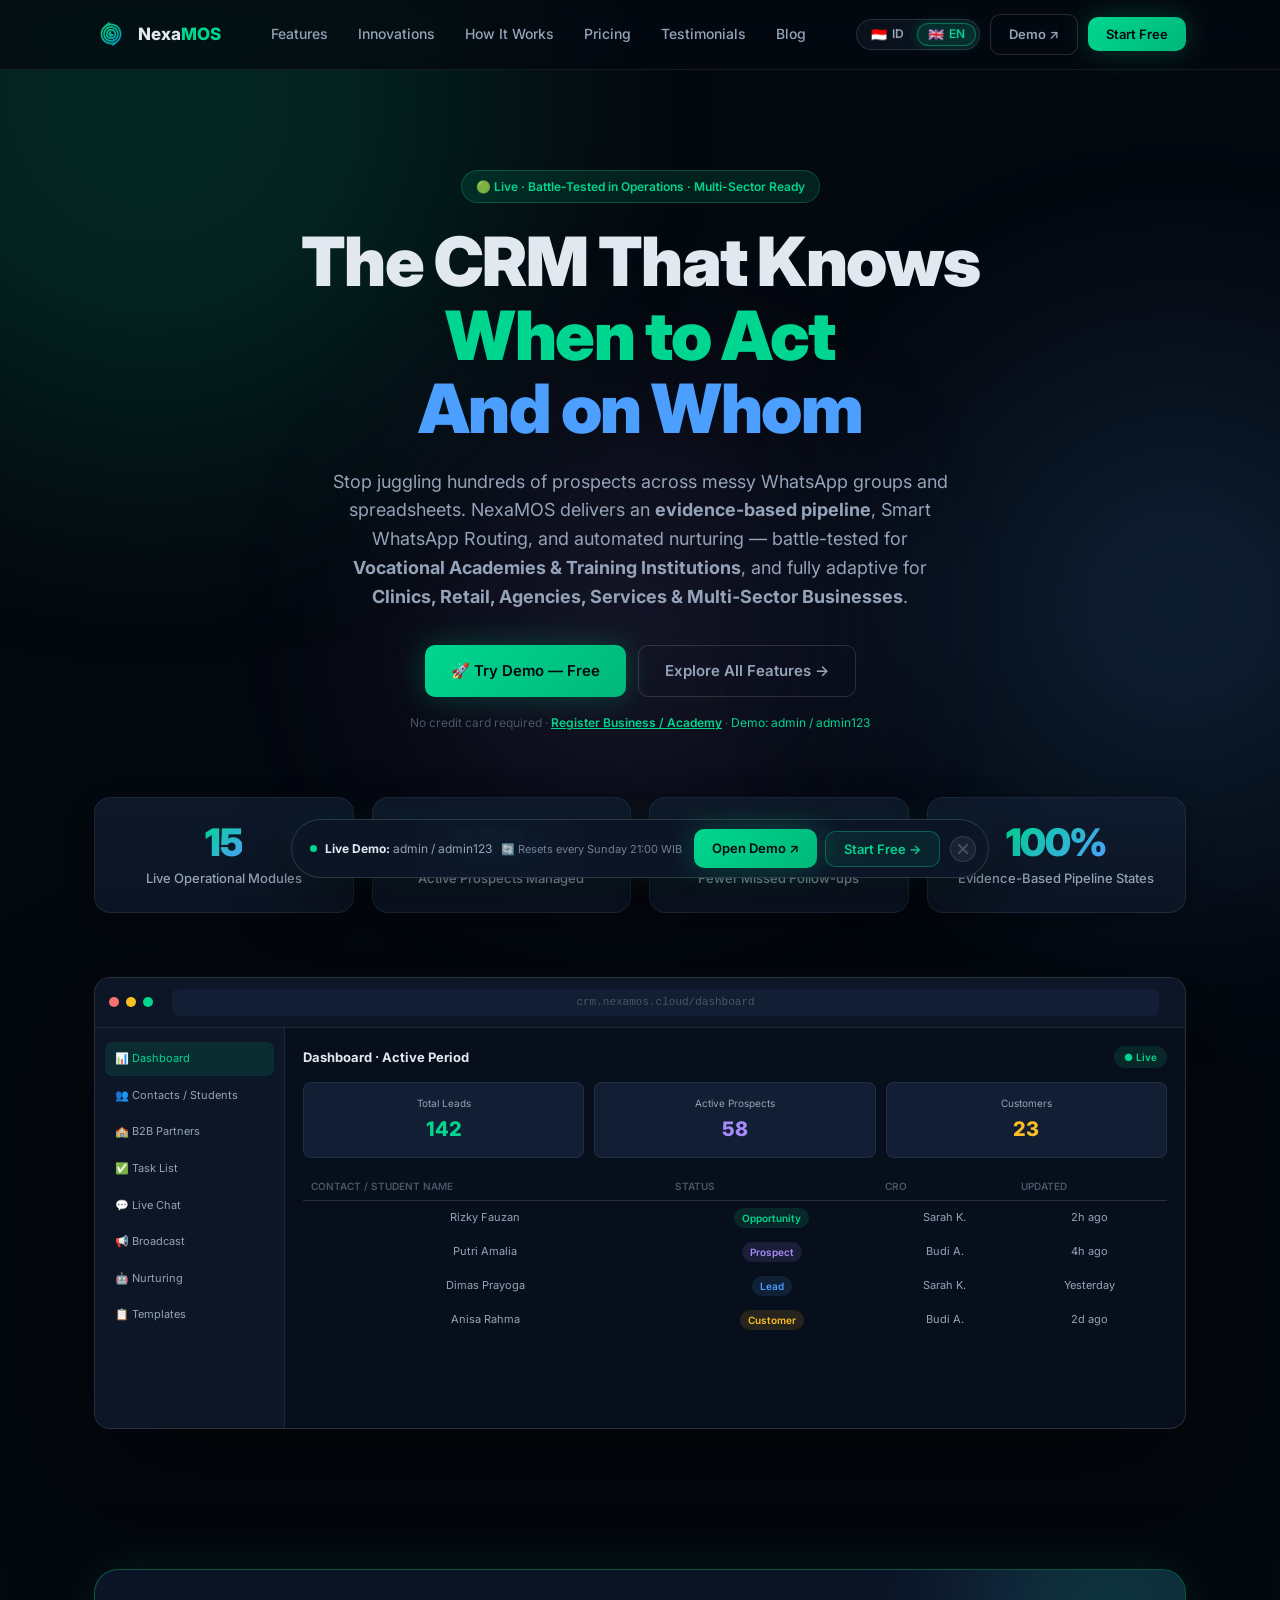
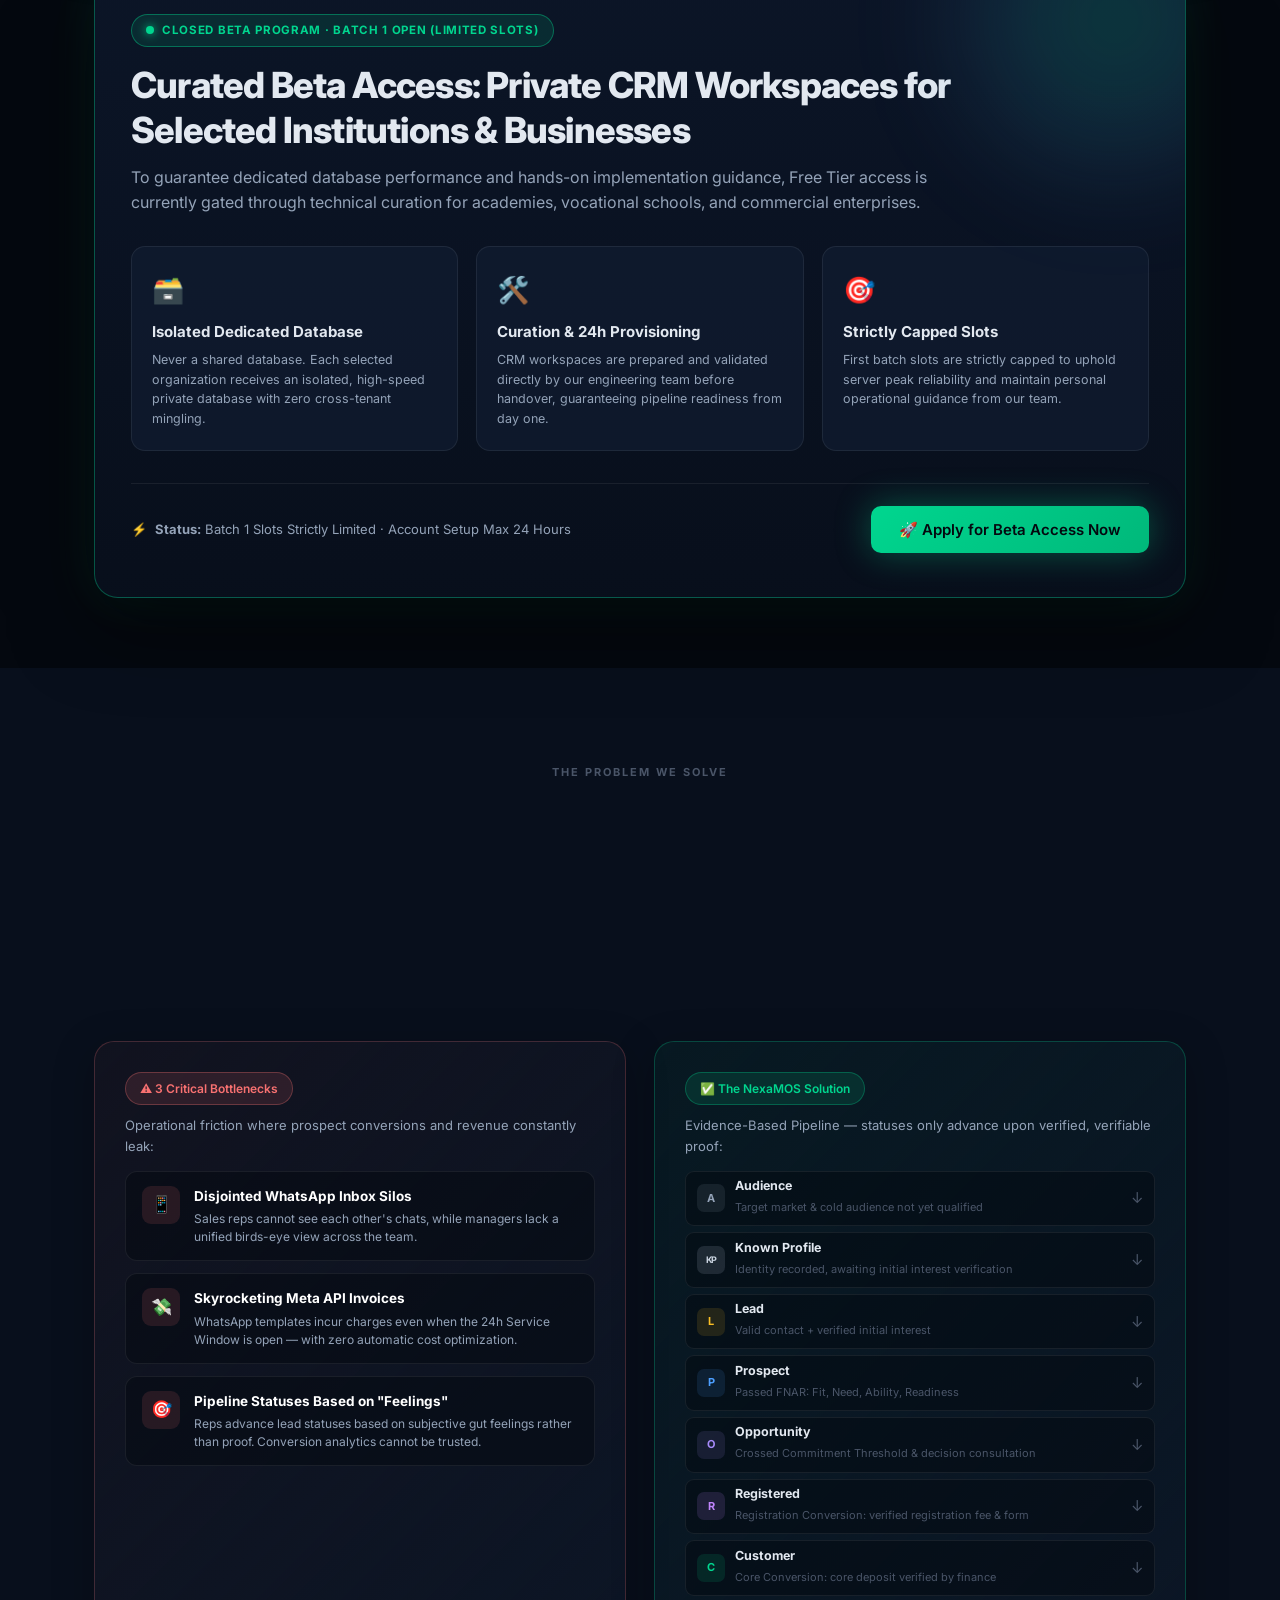
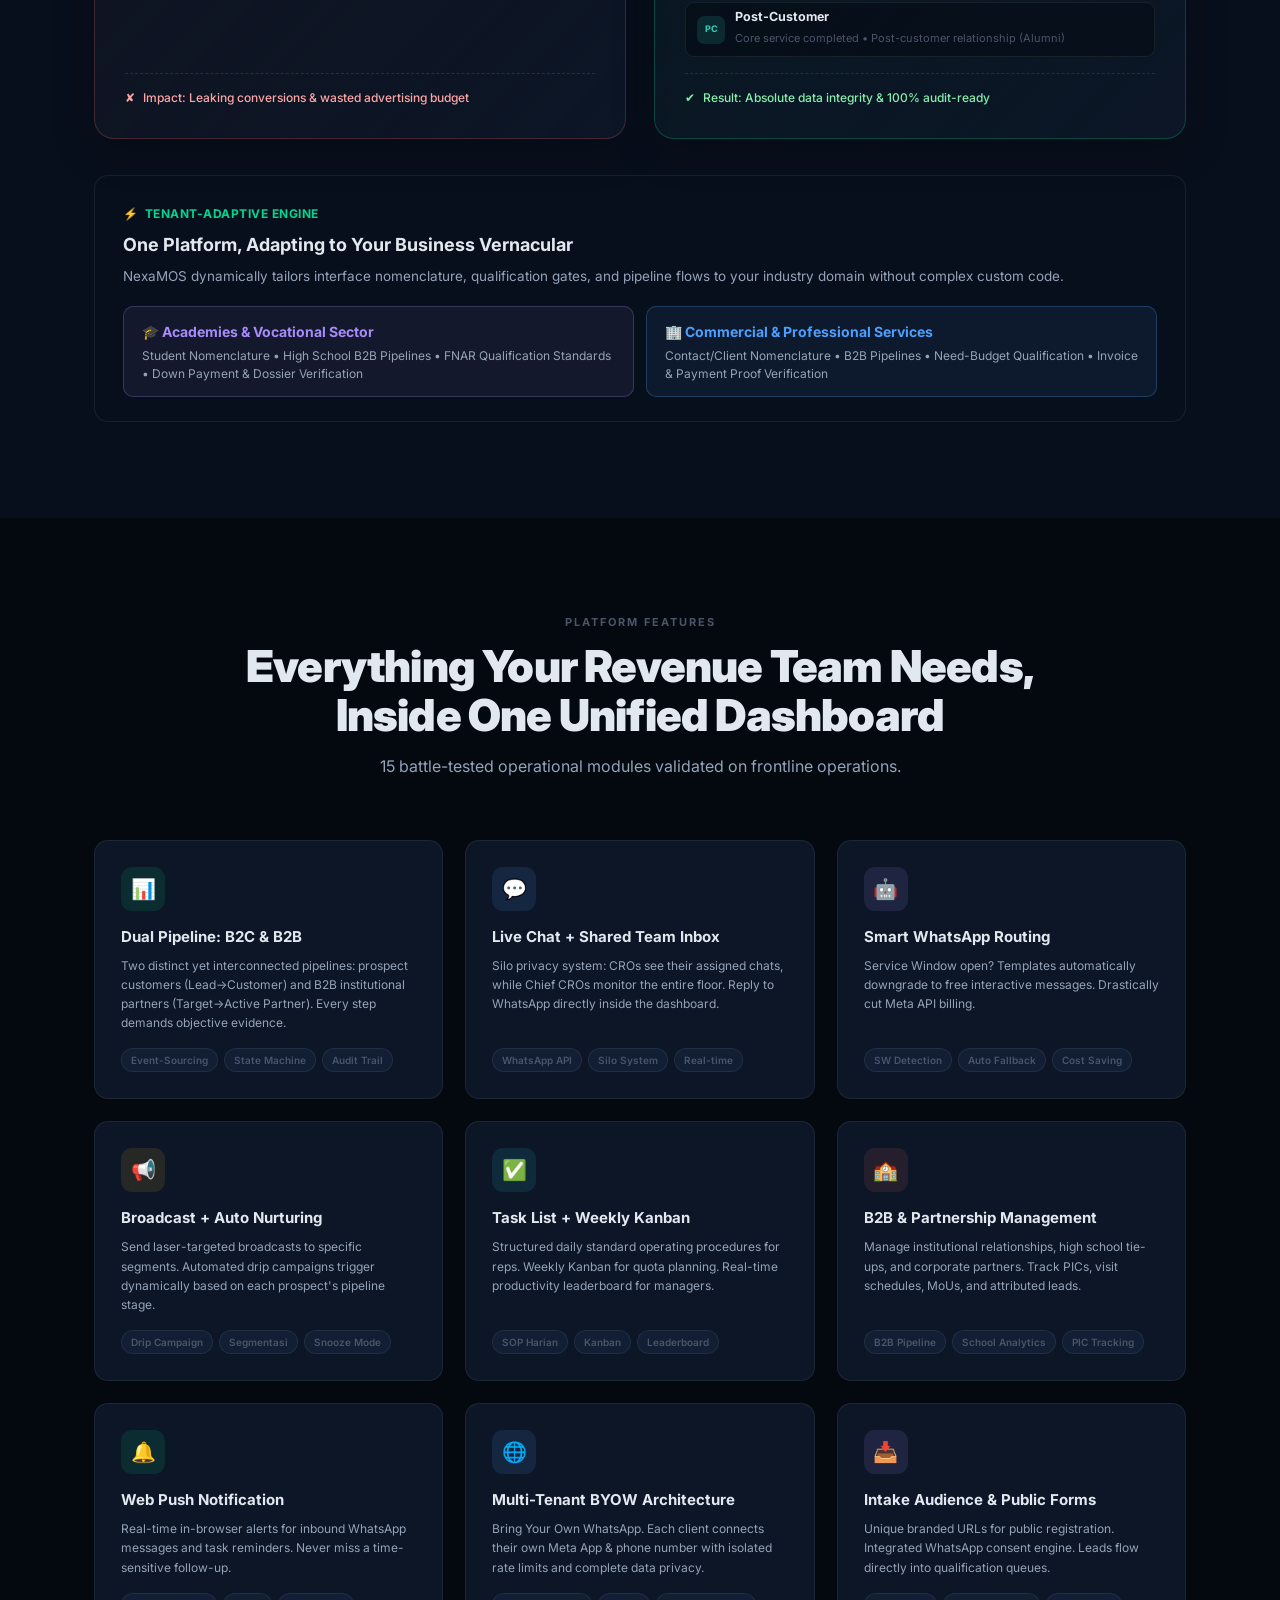
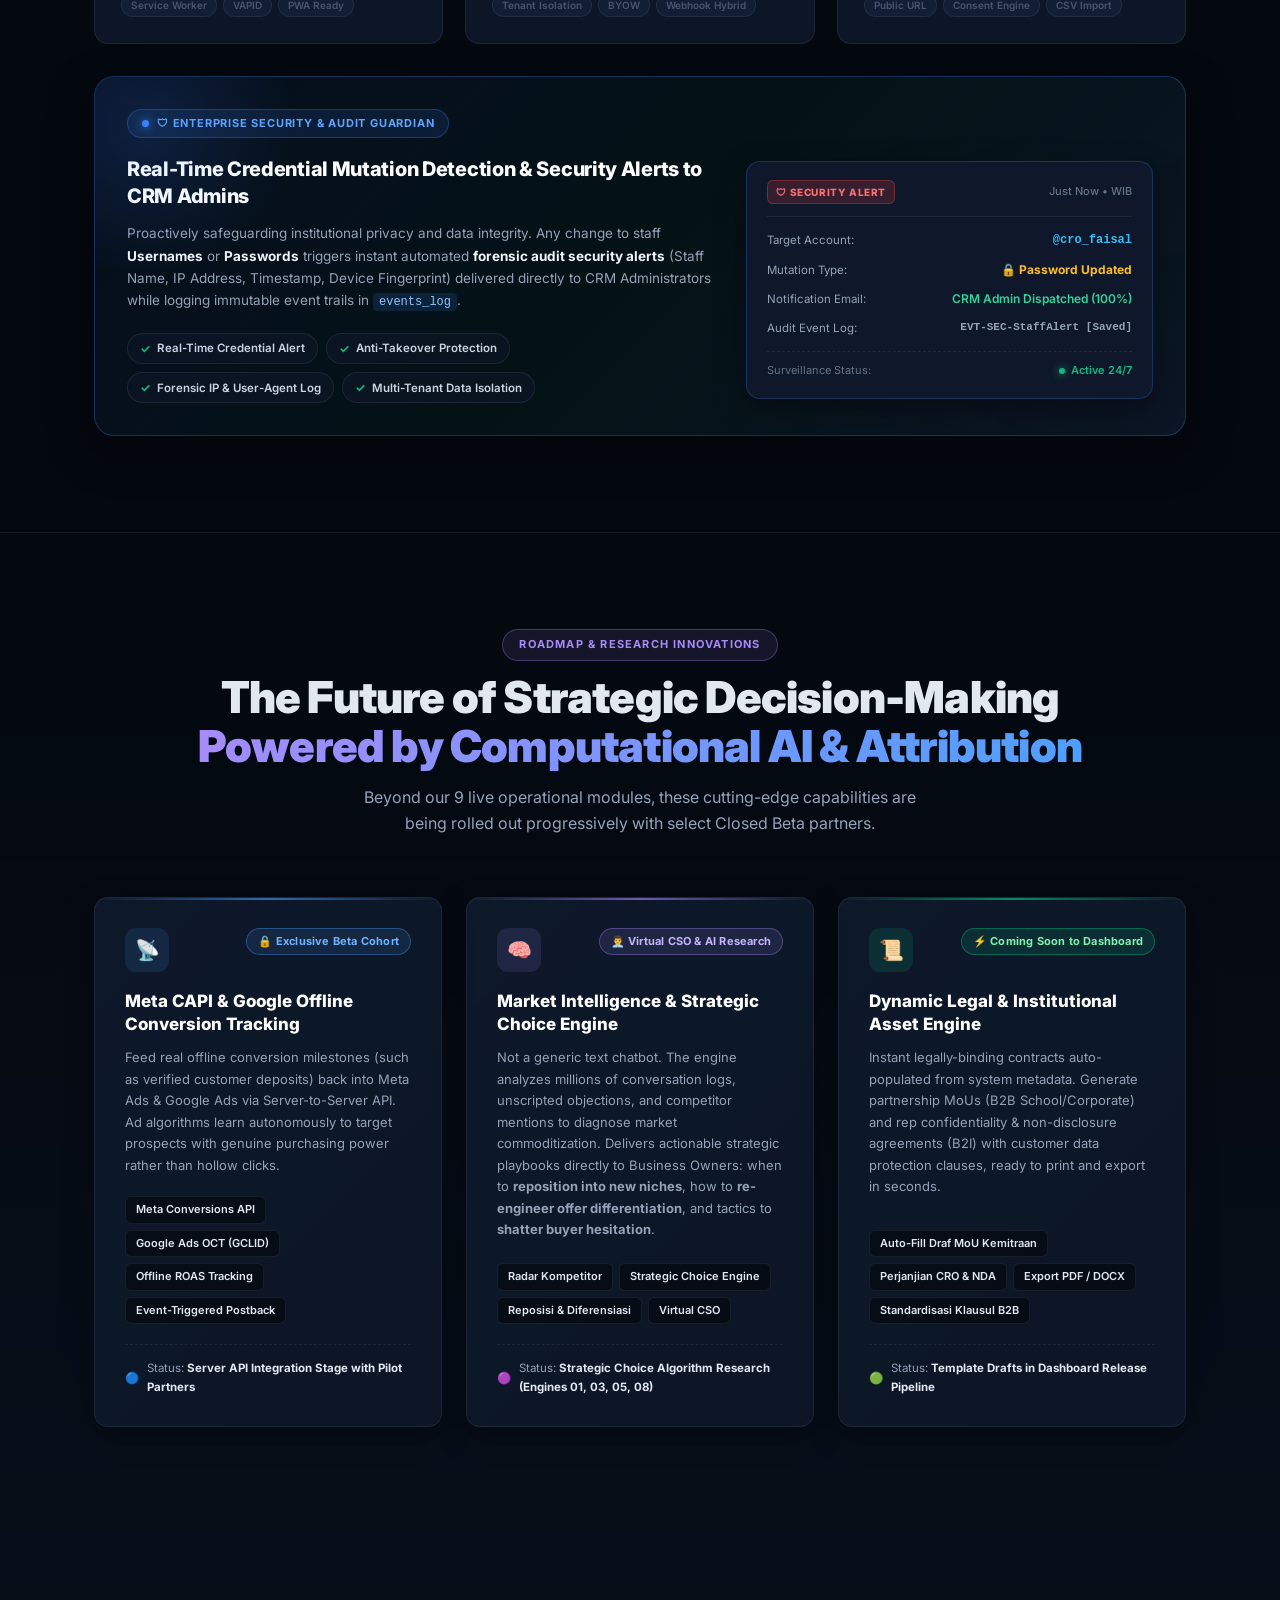
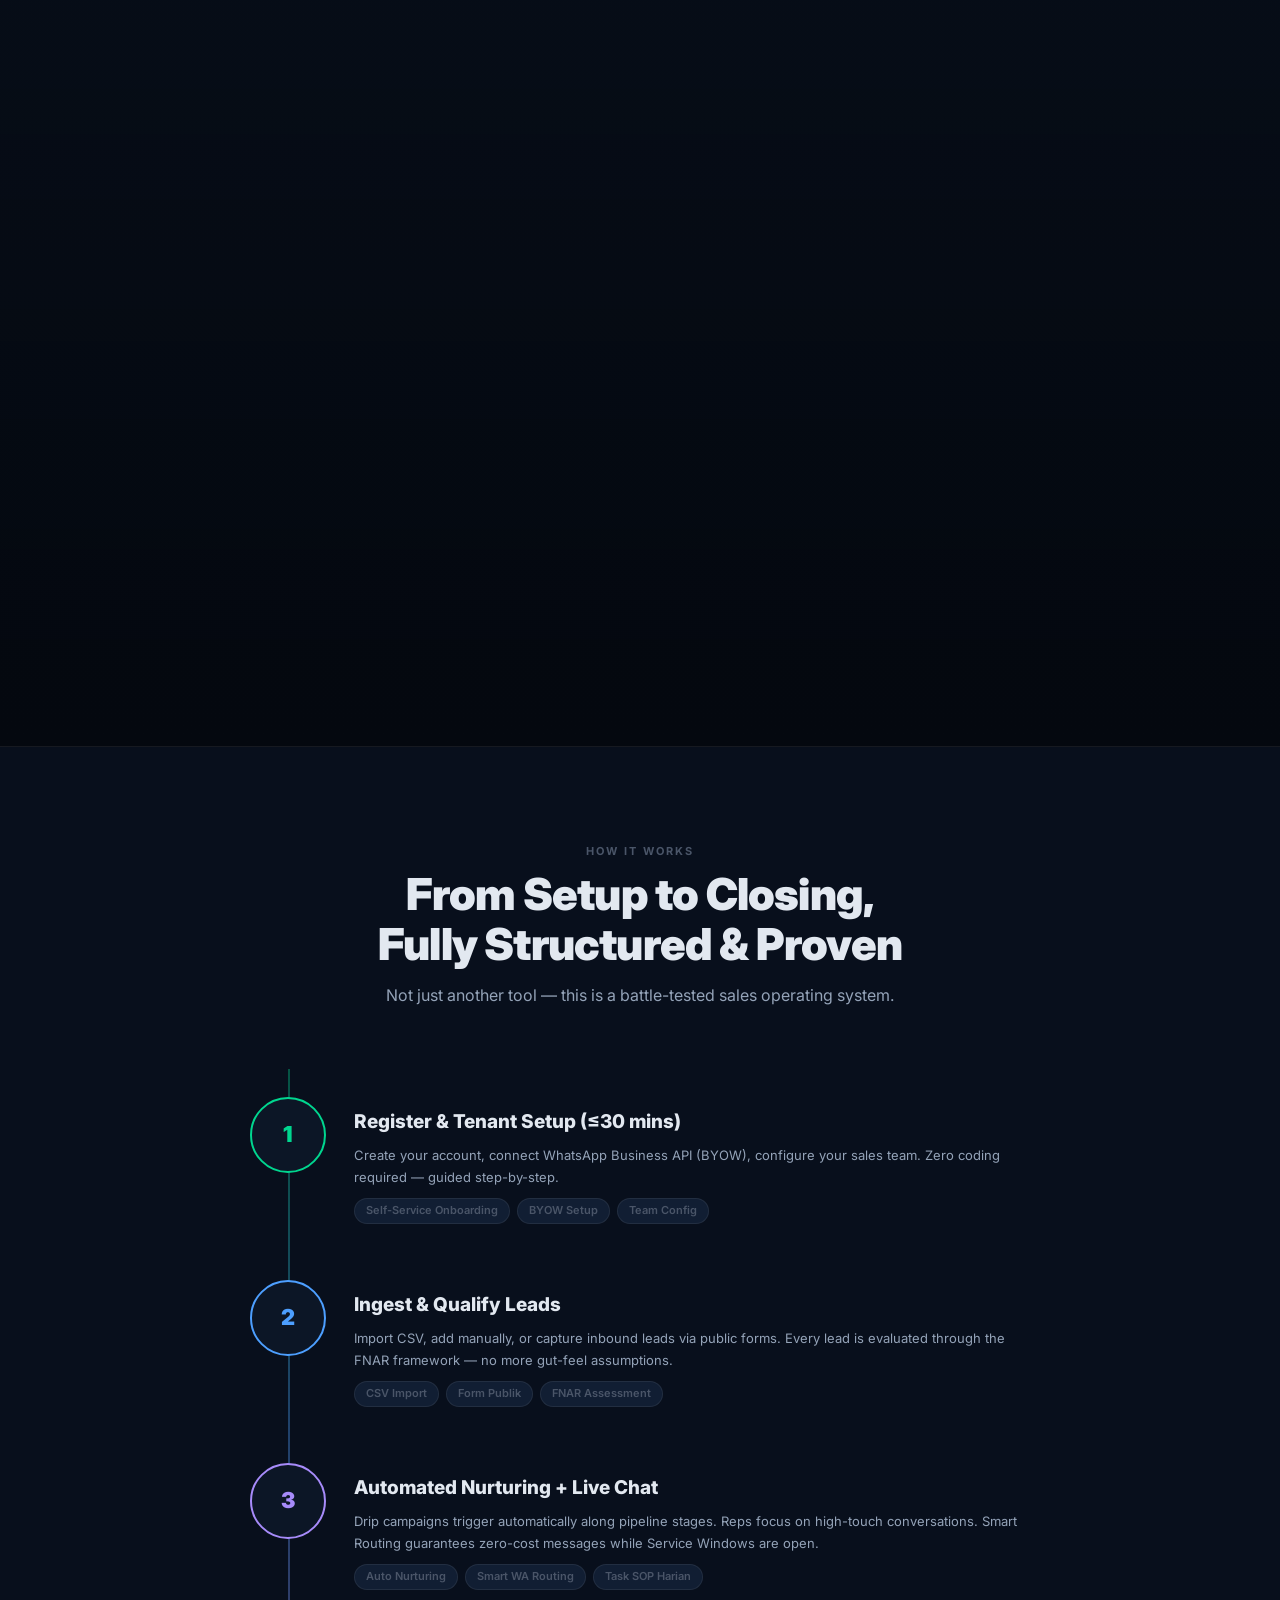
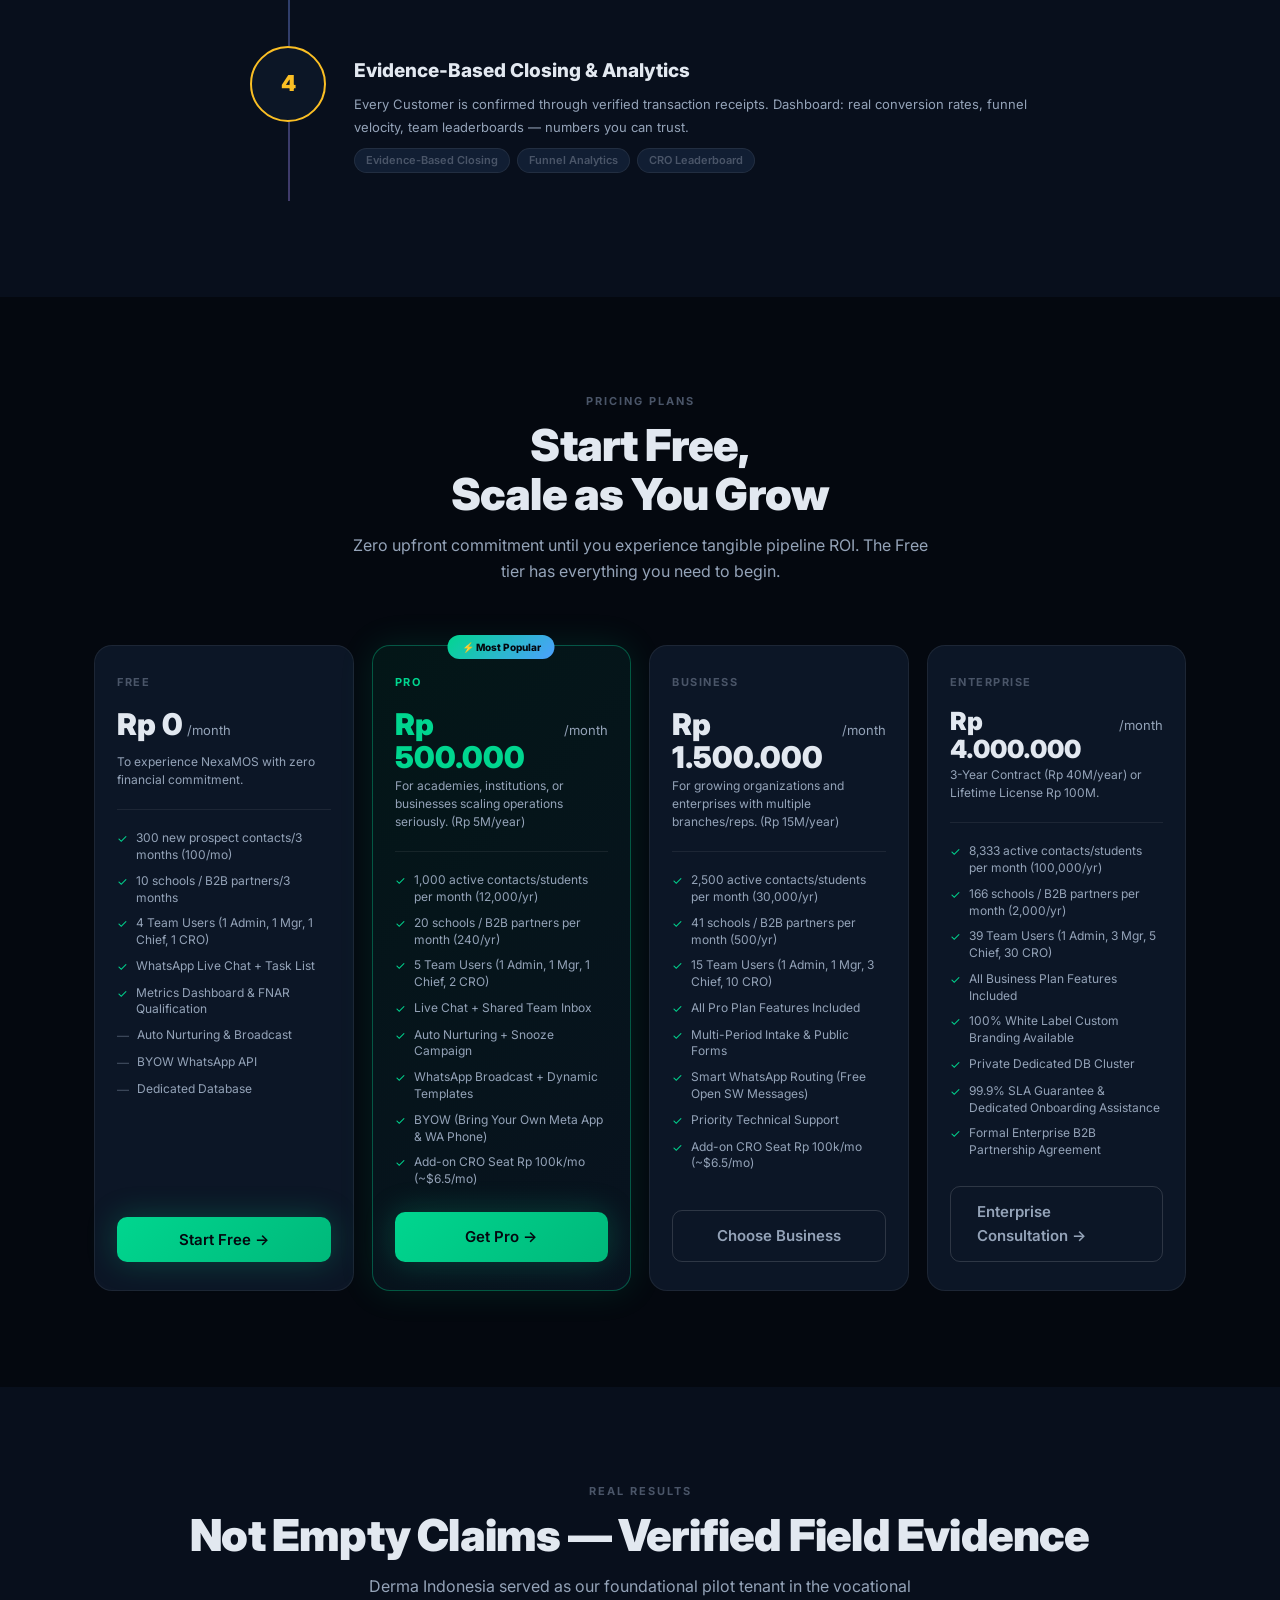
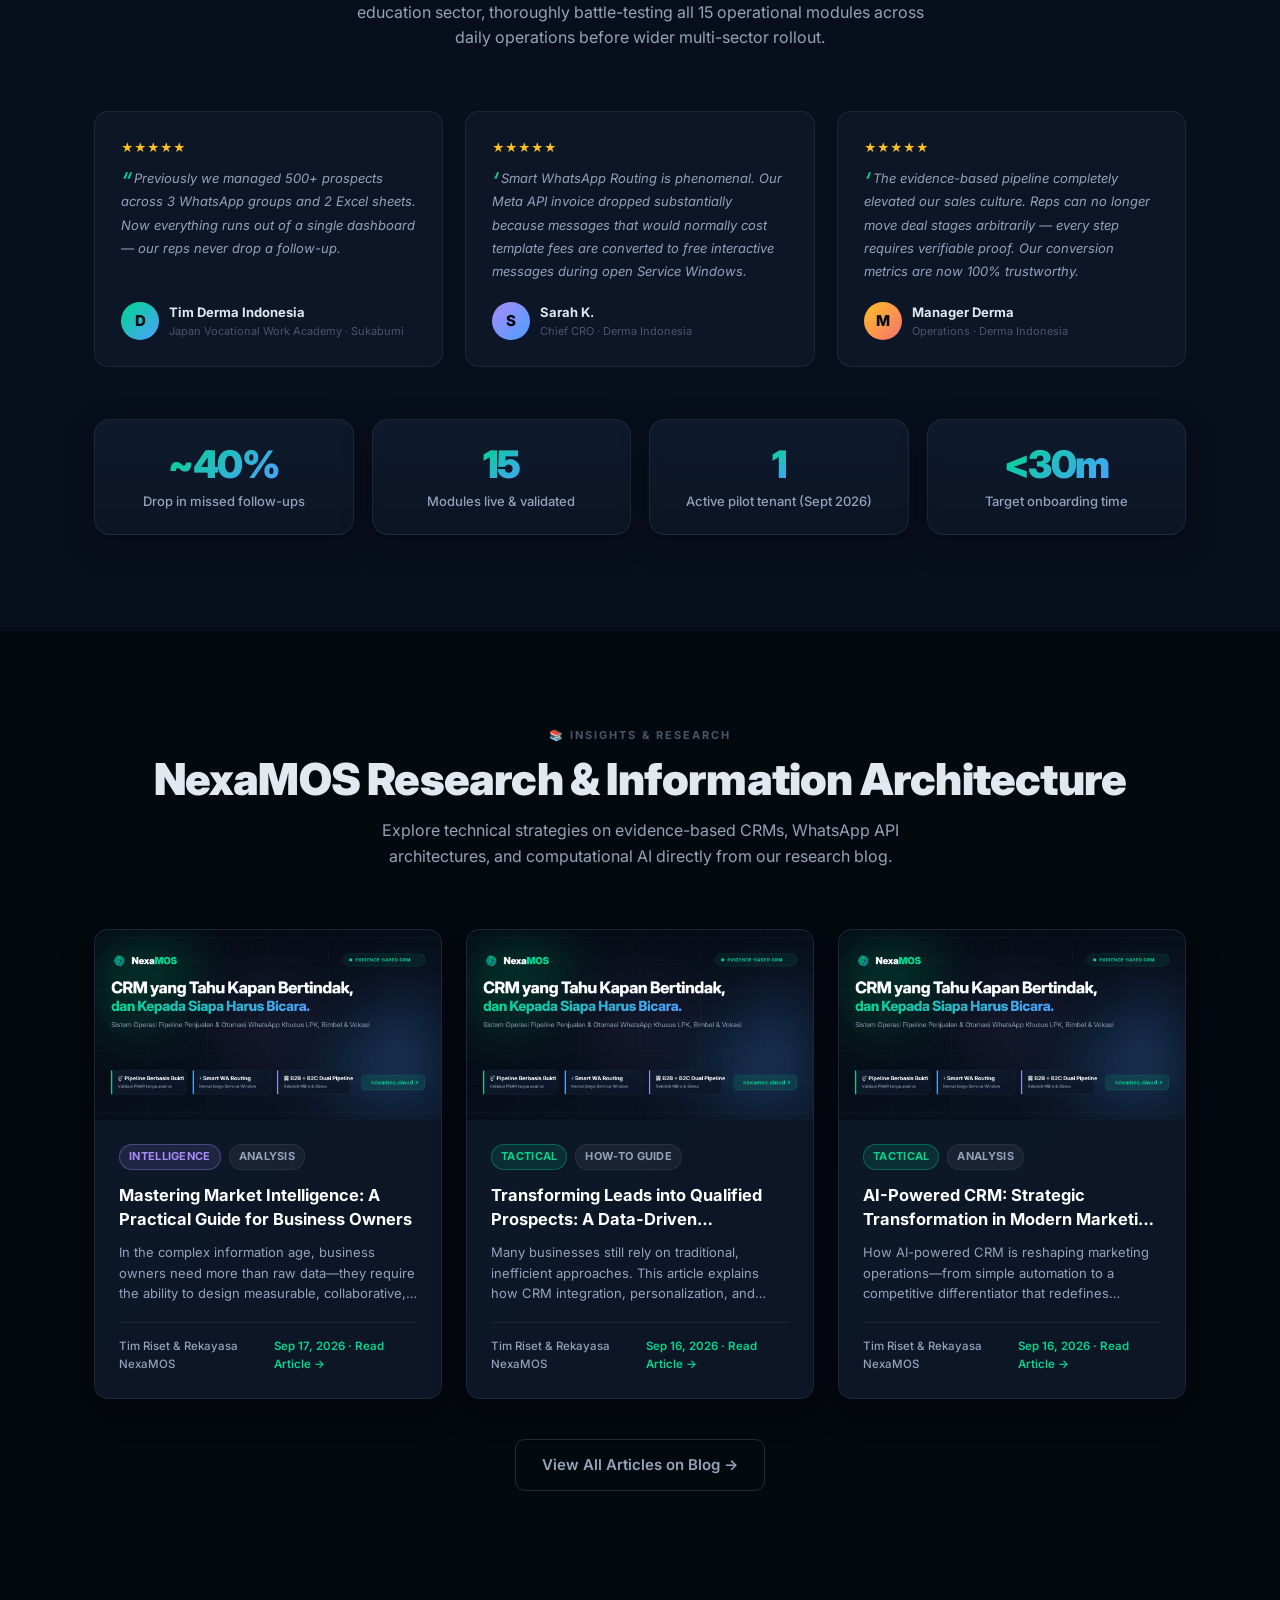
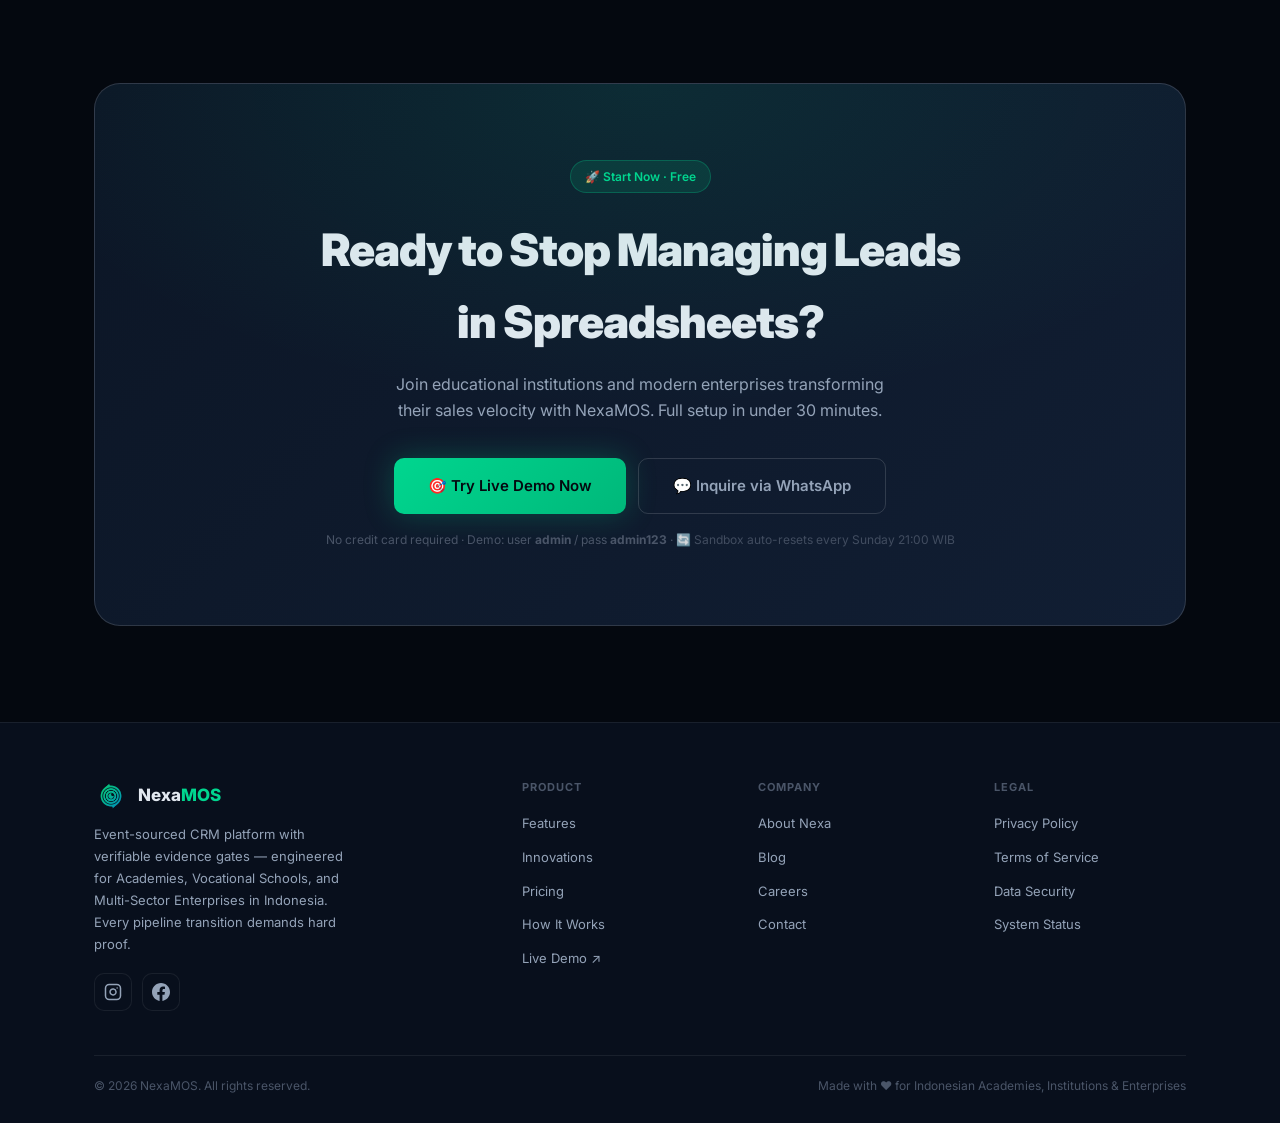
==== commit a6f1db08: "feat: add new pipeline stages and update corresponding styles and localizations" ====
--- a/index.html
+++ b/index.html
@@ -906,7 +906,7 @@
     .pipe {
       display: flex;
       flex-direction: column;
-      gap: 8px;
+      gap: 6px;
       flex-grow: 1;
       margin-bottom: 16px;
     }
@@ -914,21 +914,22 @@
     .ps {
       display: flex;
       align-items: center;
-      gap: 12px;
-      padding: 9px 12px;
+      gap: 10px;
+      padding: 6.5px 11px;
       background: rgba(4, 8, 15, .45);
       border: 1px solid var(--bd);
-      border-radius: 10px;
-      transition: border-color .2s;
+      border-radius: 9px;
+      transition: border-color .2s, transform .15s;
     }
 
     .ps:hover {
       border-color: var(--bdh);
+      transform: translateX(2px);
     }
 
     .pb {
-      width: 30px;
-      height: 30px;
+      width: 28px;
+      height: 28px;
       border-radius: 7px;
       display: flex;
       align-items: center;
@@ -938,24 +939,48 @@
       flex-shrink: 0;
     }
 
+    .pb.a {
+      background: rgba(148, 163, 184, .12);
+      color: #94a3b8;
+    }
+
+    .pb.kp {
+      background: rgba(148, 163, 184, .18);
+      color: #cbd5e1;
+      font-size: 9px;
+      letter-spacing: -0.5px;
+    }
+
     .pb.l {
+      background: rgba(251, 191, 36, .12);
+      color: var(--am);
+    }
+
+    .pb.p {
       background: var(--bld);
       color: var(--bl);
     }
 
-    .pb.p {
+    .pb.o {
       background: var(--pud);
       color: var(--pu);
     }
 
-    .pb.o {
+    .pb.r {
+      background: rgba(192, 132, 252, .14);
+      color: #c084fc;
+    }
+
+    .pb.c {
       background: var(--grd);
       color: var(--gr);
     }
 
-    .pb.c {
-      background: rgba(251, 191, 36, .12);
-      color: var(--am);
+    .pb.pc {
+      background: rgba(45, 212, 191, .14);
+      color: #2dd4bf;
+      font-size: 9px;
+      letter-spacing: -0.5px;
     }
 
     .pb.d {
@@ -964,13 +989,15 @@
     }
 
     .pi h5 {
-      font-size: 13px;
+      font-size: 12.5px;
       font-weight: 700;
+      line-height: 1.2;
     }
 
     .pi small {
       font-size: 11px;
       color: var(--tx3);
+      line-height: 1.3;
     }
 
     .pa {
@@ -3663,6 +3690,20 @@
           </div>
           <div class="pipe">
             <div class="ps">
+              <div class="pb a">A</div>
+              <div class="pi">
+                <h5>Audience</h5><small data-i18n="pipe_aud_desc">Target market &amp; kontak dingin belum teridentifikasi</small>
+              </div>
+              <div class="pa">&#8595;</div>
+            </div>
+            <div class="ps">
+              <div class="pb kp">KP</div>
+              <div class="pi">
+                <h5>Known Profile</h5><small data-i18n="pipe_kp_desc">Identitas terdata, belum verifikasi minat awal</small>
+              </div>
+              <div class="pa">&#8595;</div>
+            </div>
+            <div class="ps">
               <div class="pb l">L</div>
               <div class="pi">
                 <h5>Lead</h5><small data-i18n="pipe_lead_desc">Kontak valid + minat awal terverifikasi</small>
@@ -3679,21 +3720,28 @@
             <div class="ps">
               <div class="pb o">O</div>
               <div class="pi">
-                <h5>Opportunity</h5><small data-i18n="pipe_opp_desc">Home Visit / konsultasi orang tua terlaksana</small>
+                <h5>Opportunity</h5><small data-i18n="pipe_opp_desc">Lolos Commitment Threshold &amp; konsultasi keputusan</small>
+              </div>
+              <div class="pa">&#8595;</div>
+            </div>
+            <div class="ps">
+              <div class="pb r">R</div>
+              <div class="pi">
+                <h5>Registered</h5><small data-i18n="pipe_reg_desc">Registration Conversion: formulir &amp; fee terverifikasi</small>
               </div>
               <div class="pa">&#8595;</div>
             </div>
             <div class="ps">
               <div class="pb c">C</div>
               <div class="pi">
-                <h5>Customer</h5><small data-i18n="pipe_cust_desc">DP terverifikasi admin keuangan</small>
+                <h5>Customer</h5><small data-i18n="pipe_cust_desc">Core Conversion: DP / pembayaran inti terverifikasi</small>
               </div>
               <div class="pa">&#8595;</div>
             </div>
             <div class="ps">
-              <div class="pb d">D</div>
+              <div class="pb pc">PC</div>
               <div class="pi">
-                <h5>Delivery State</h5><small data-i18n="pipe_deliv_desc">Pre-Core &#8594; Training / Layanan &#8594; Retention</small>
+                <h5>Post-Customer</h5><small data-i18n="pipe_post_desc">Layanan core selesai &bull; Hubungan pasca-layanan (Alumni)</small>
               </div>
             </div>
           </div>
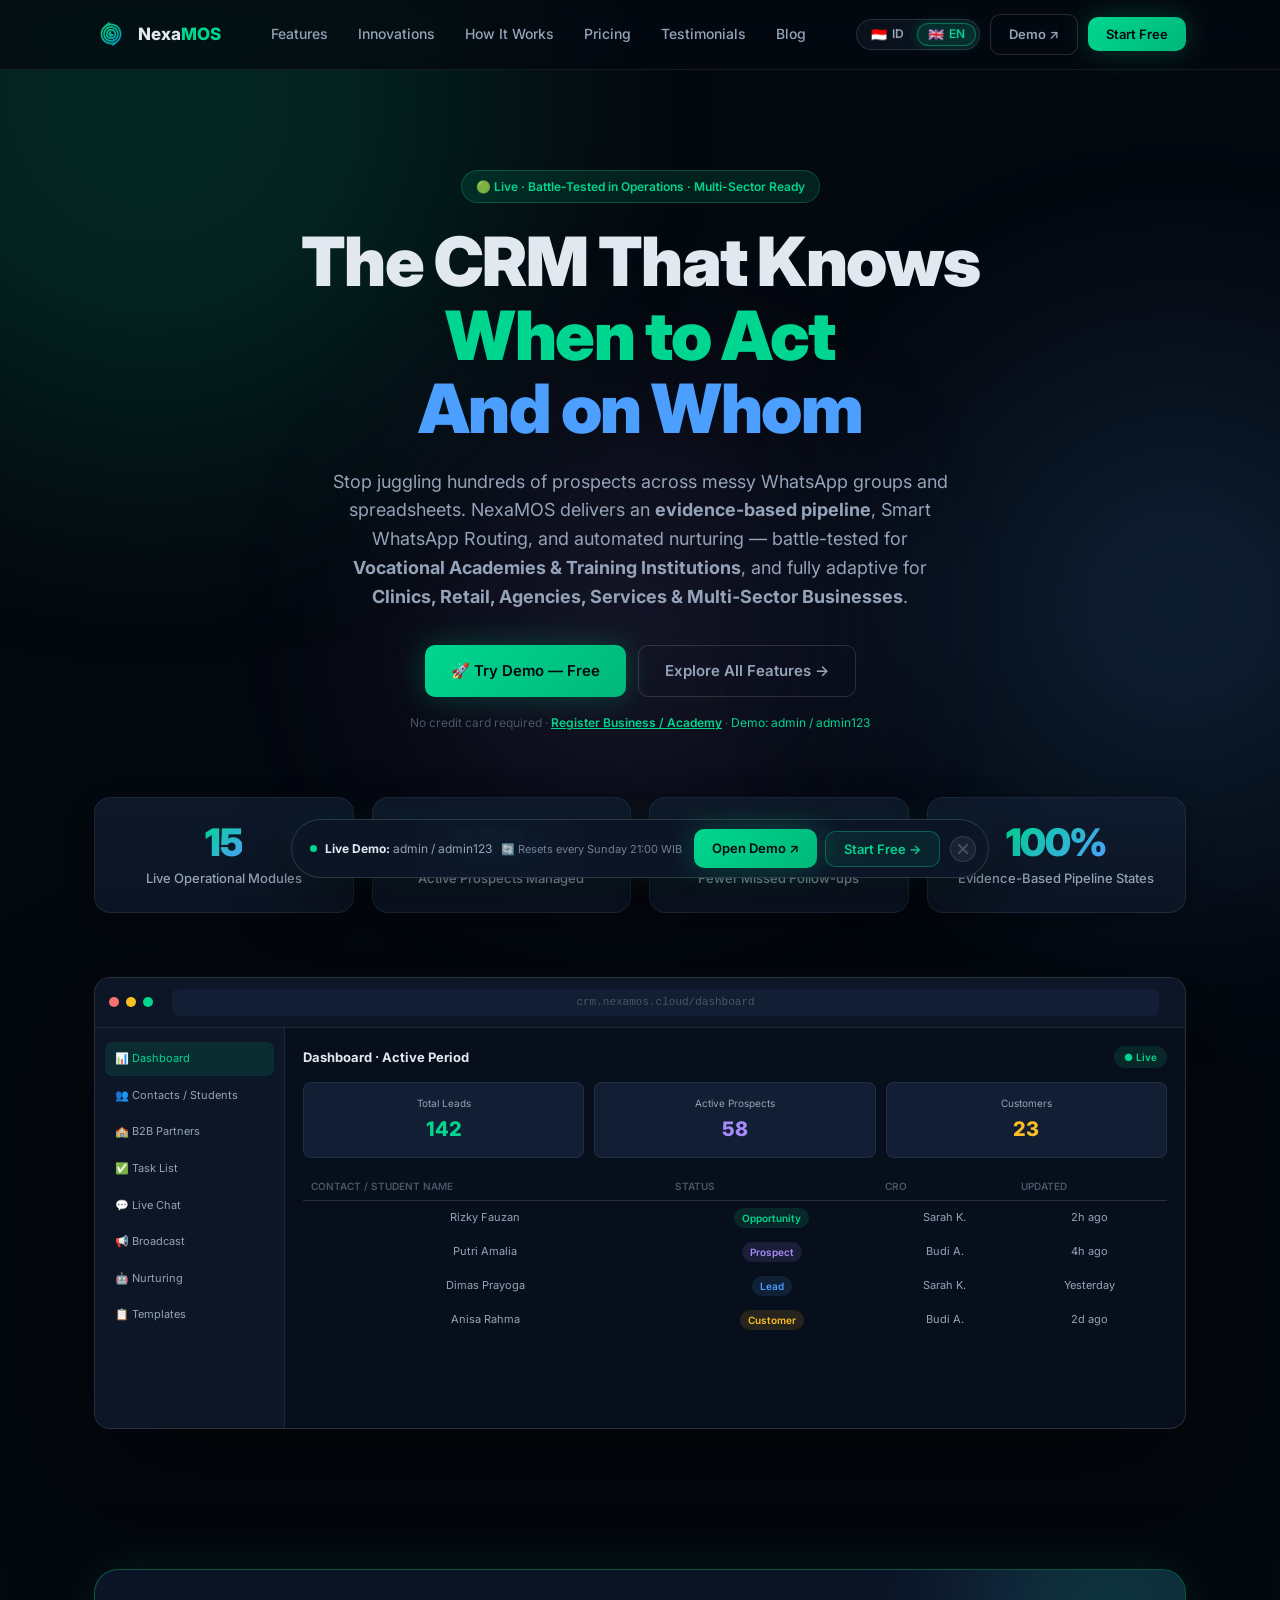
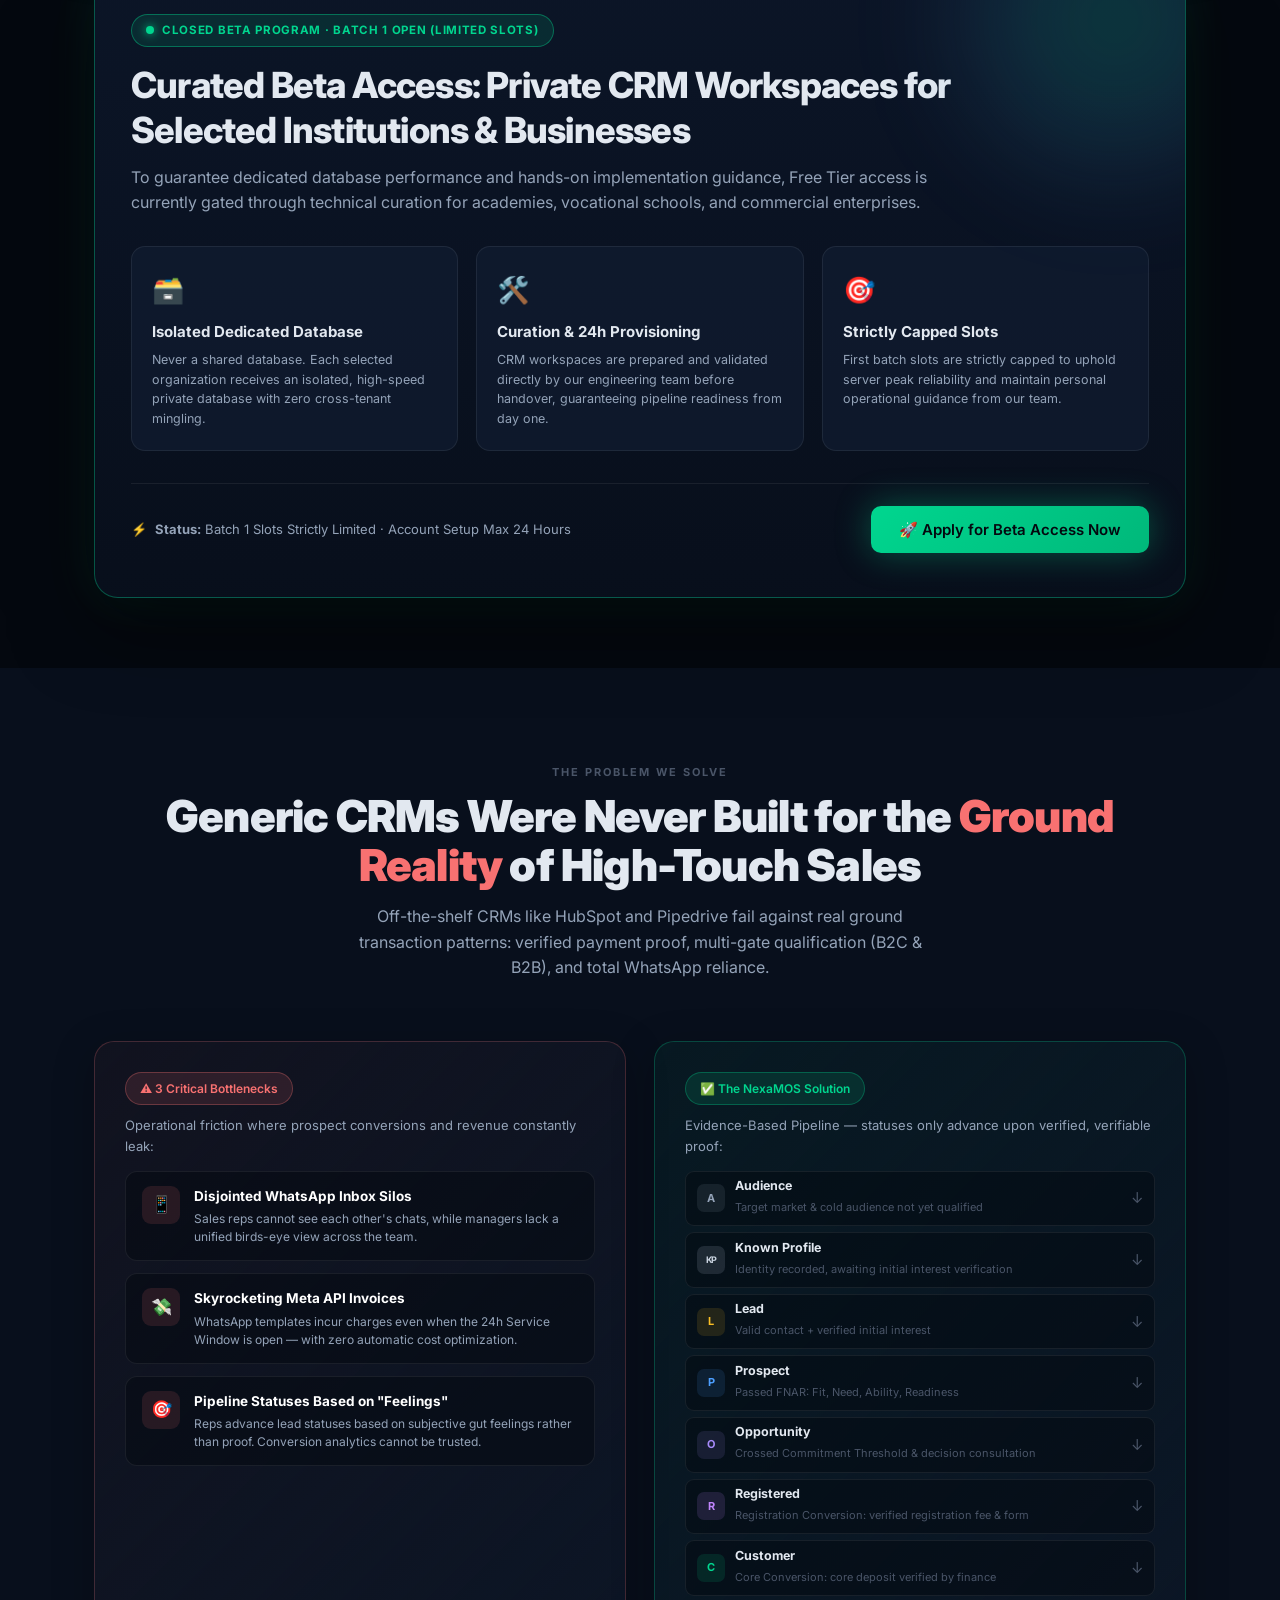
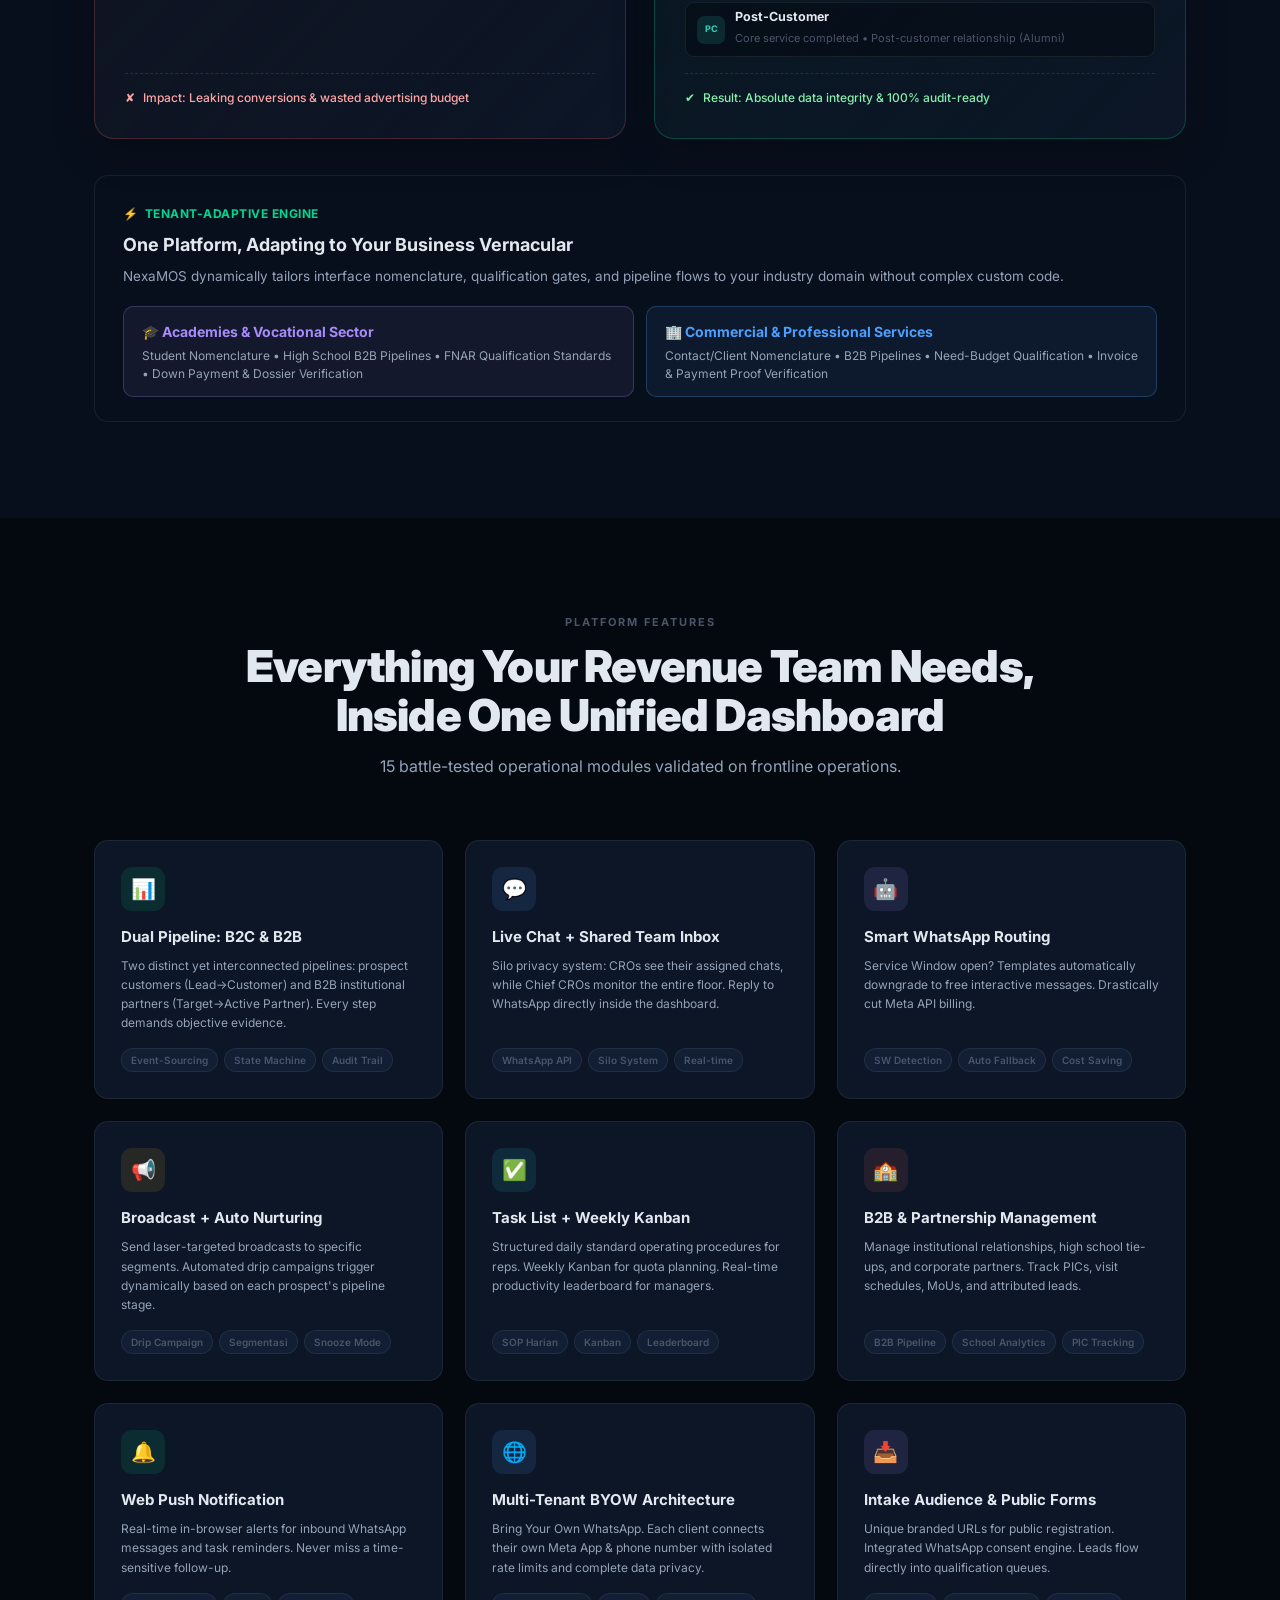
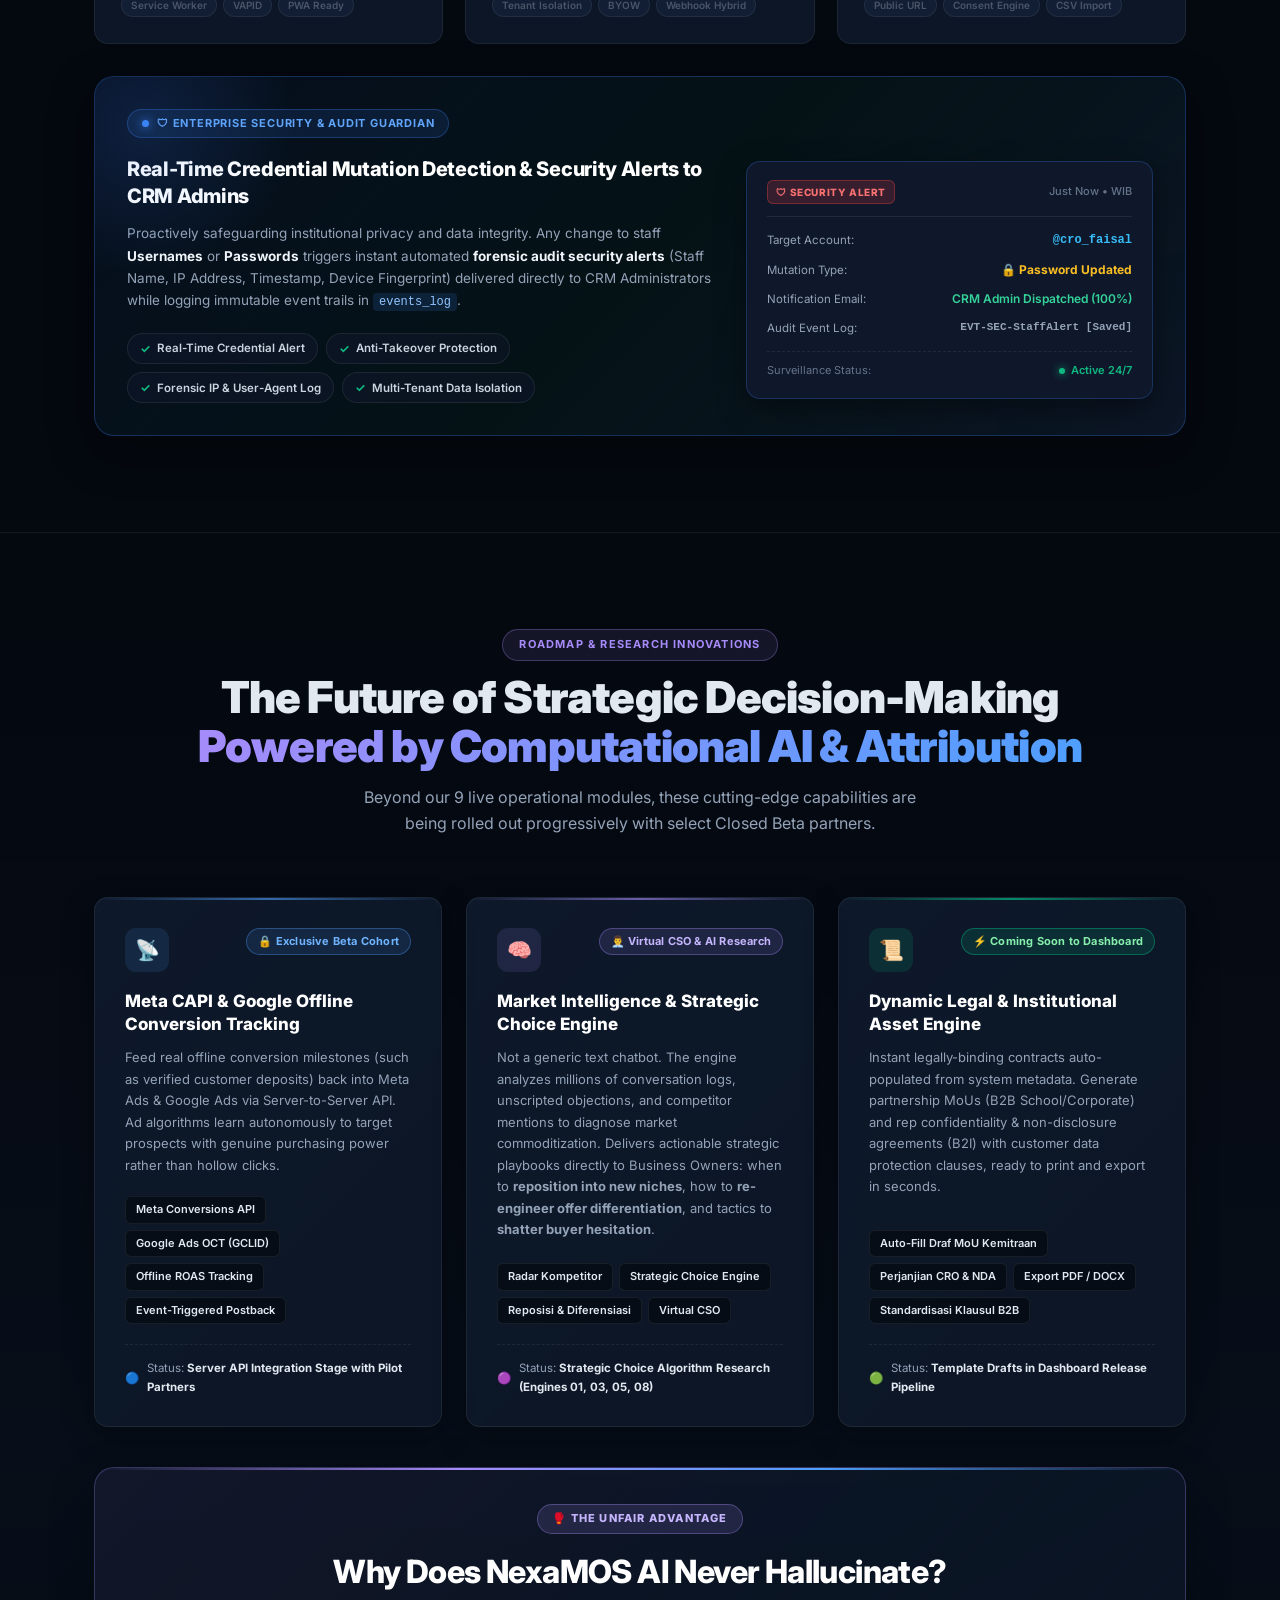
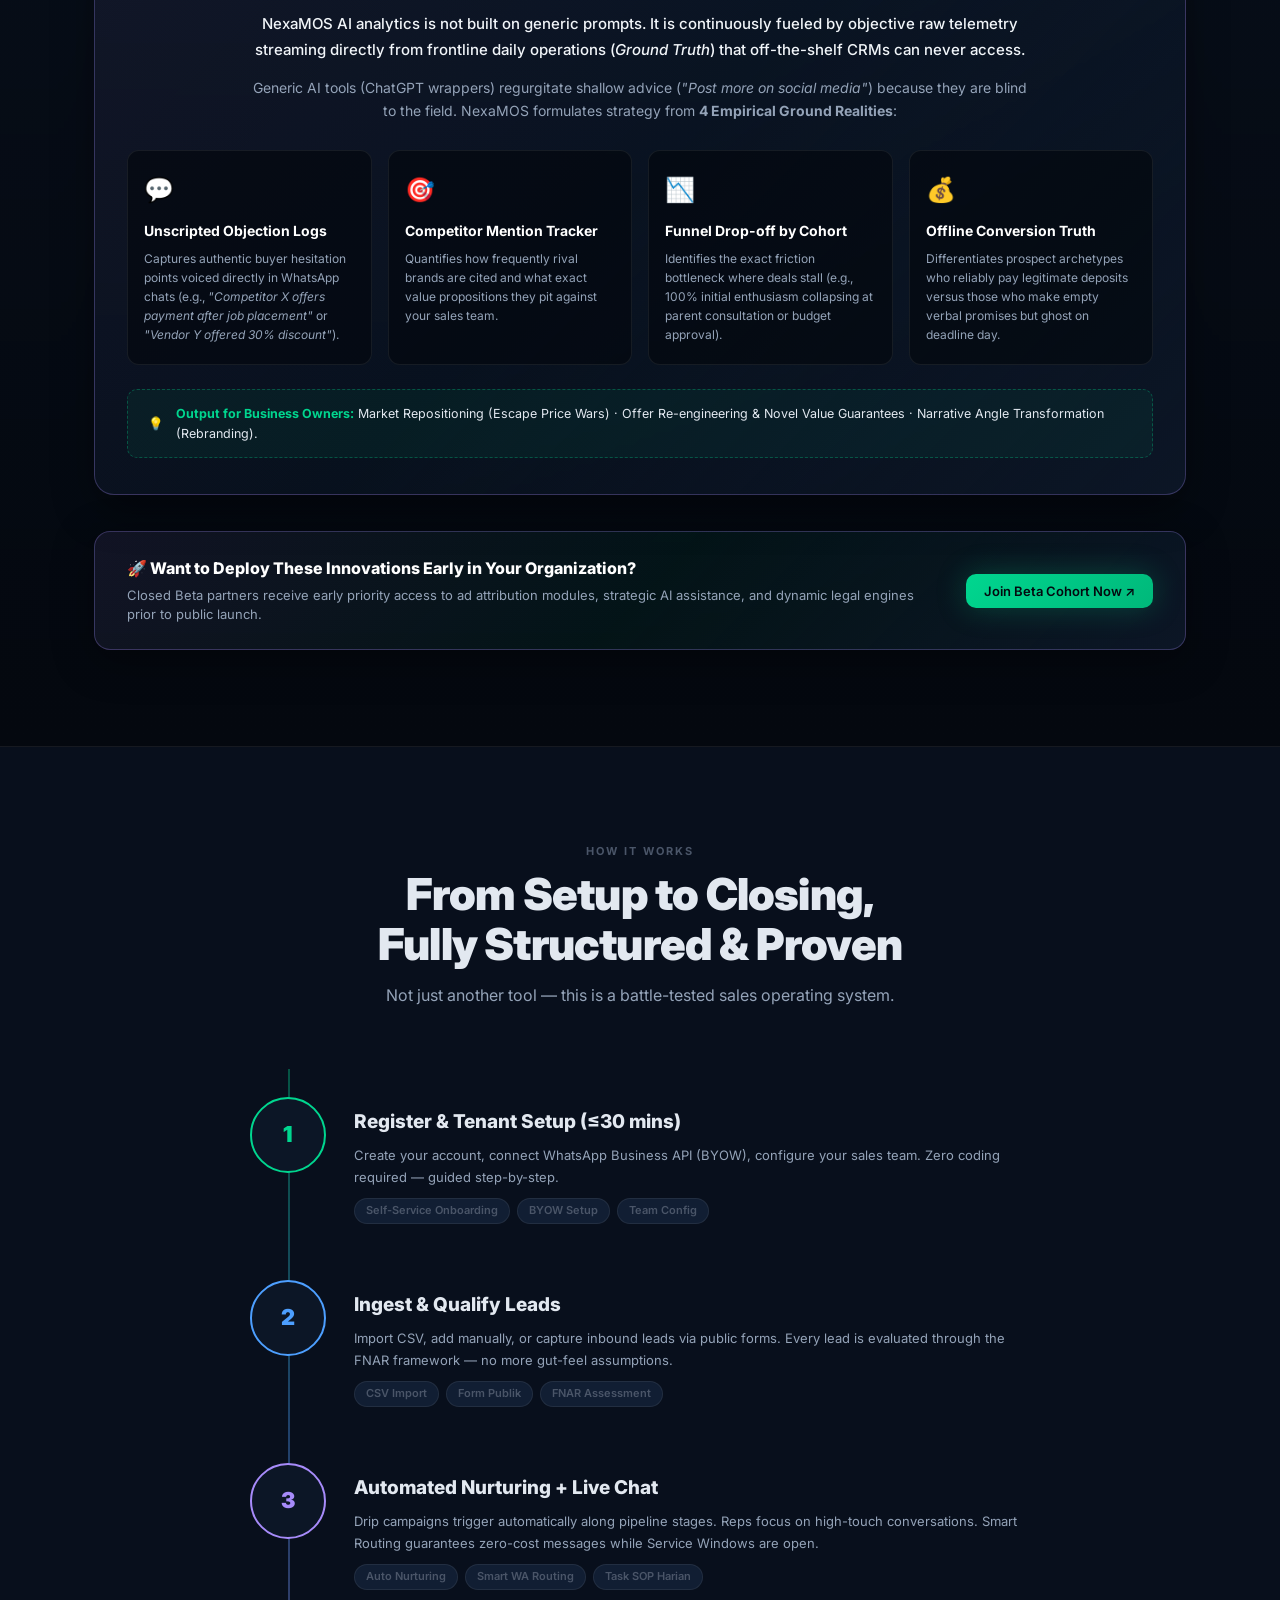
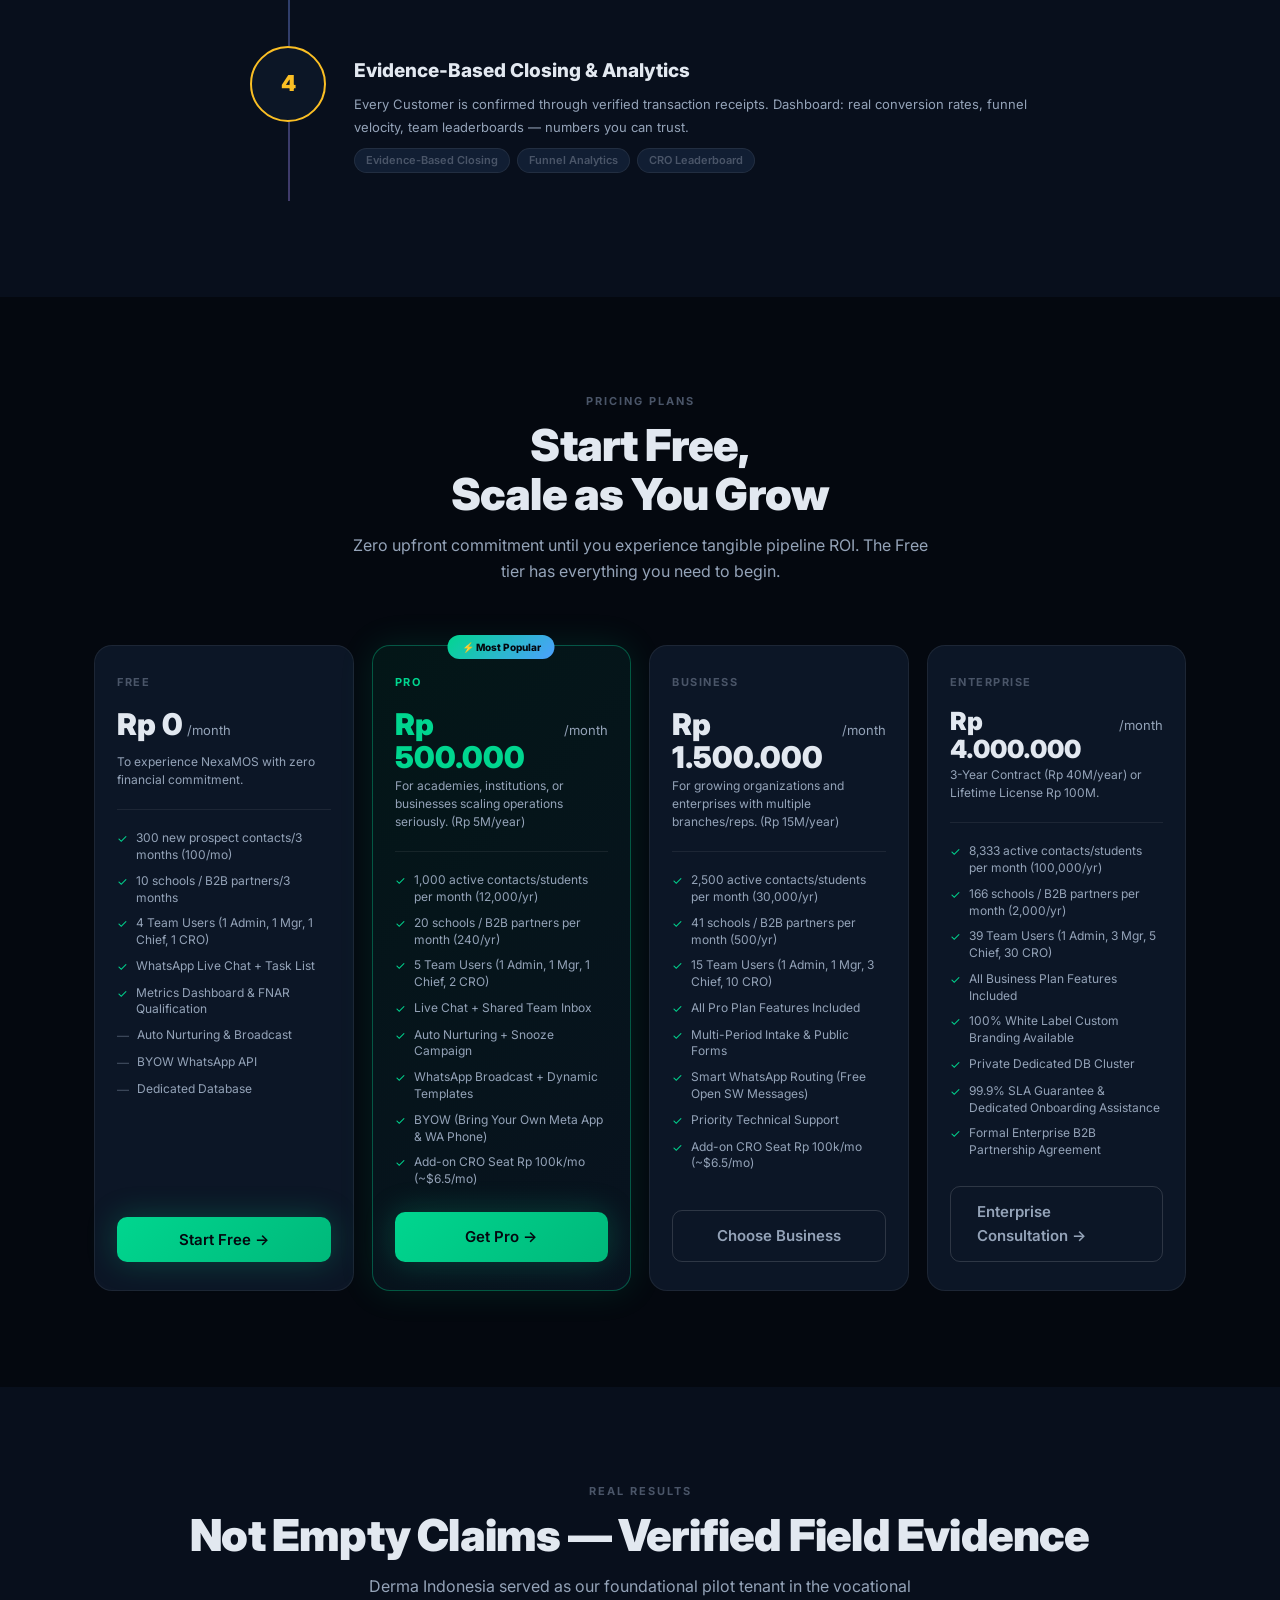
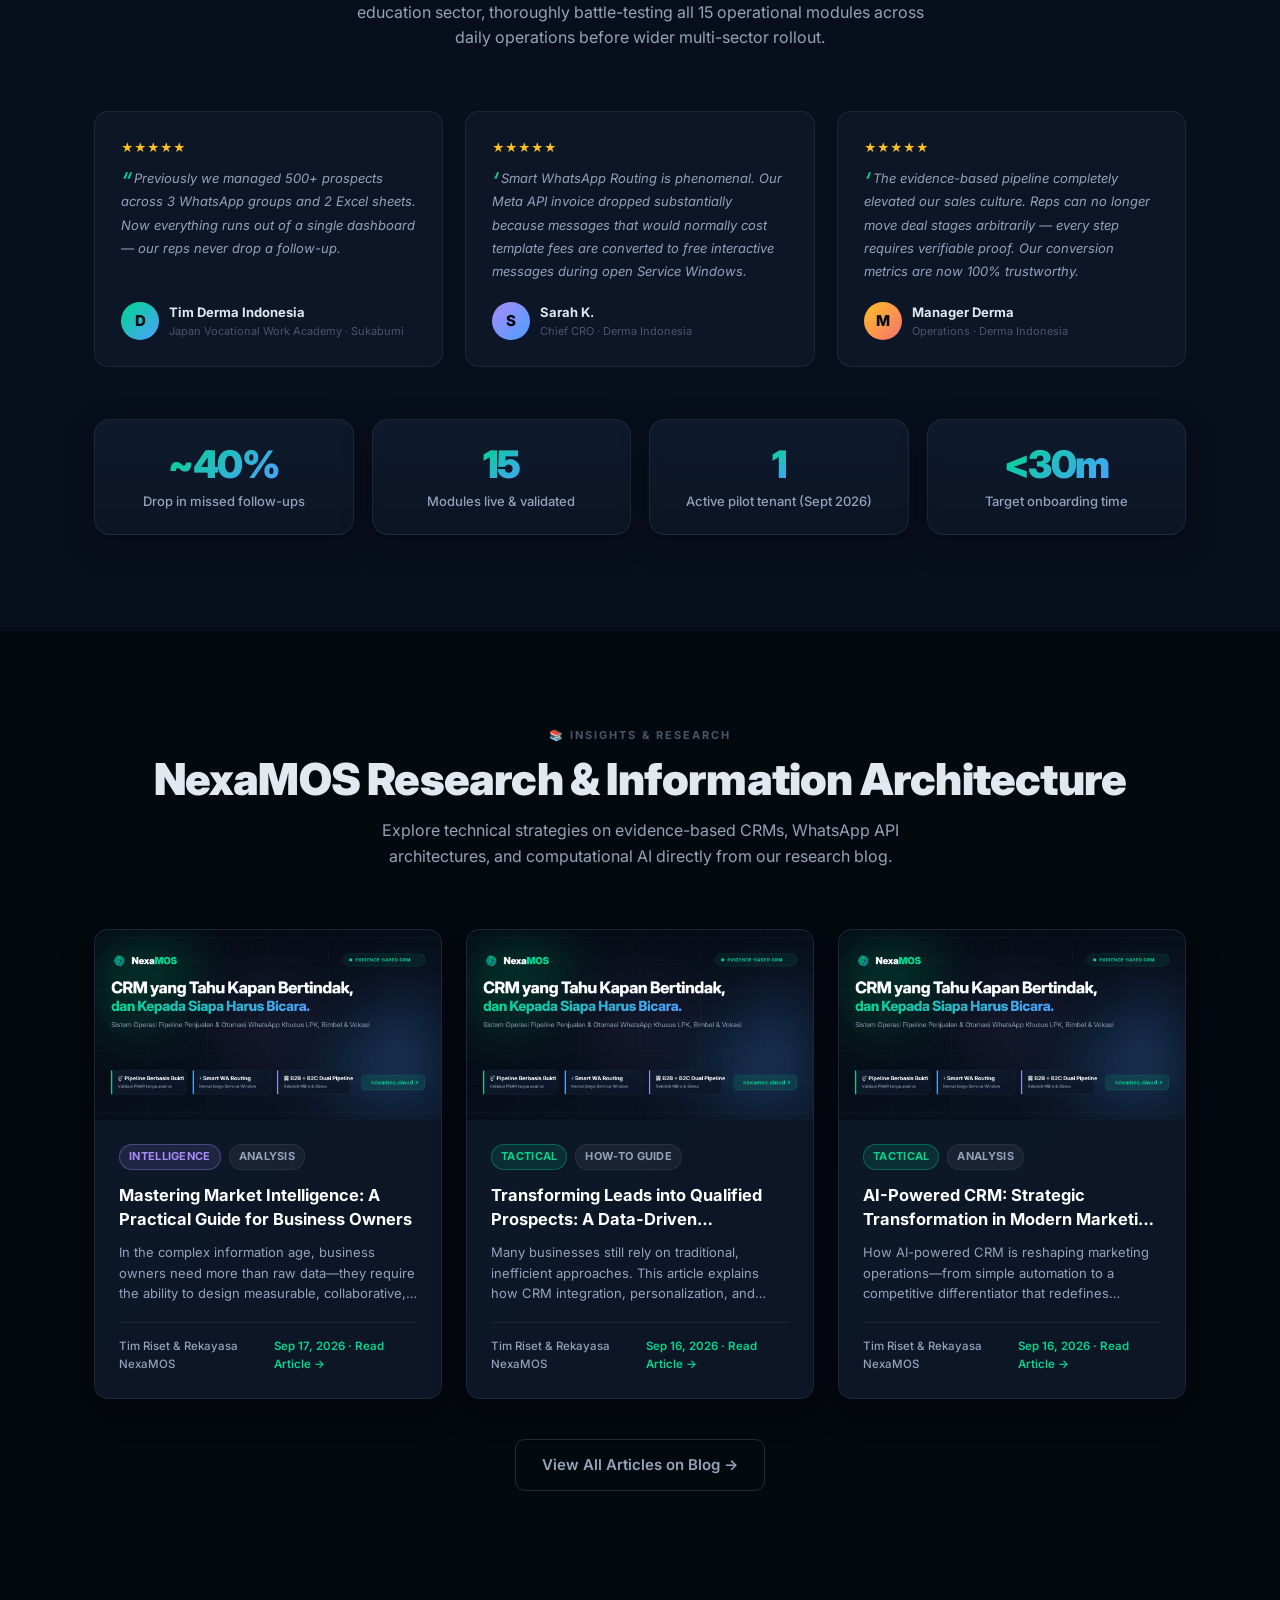
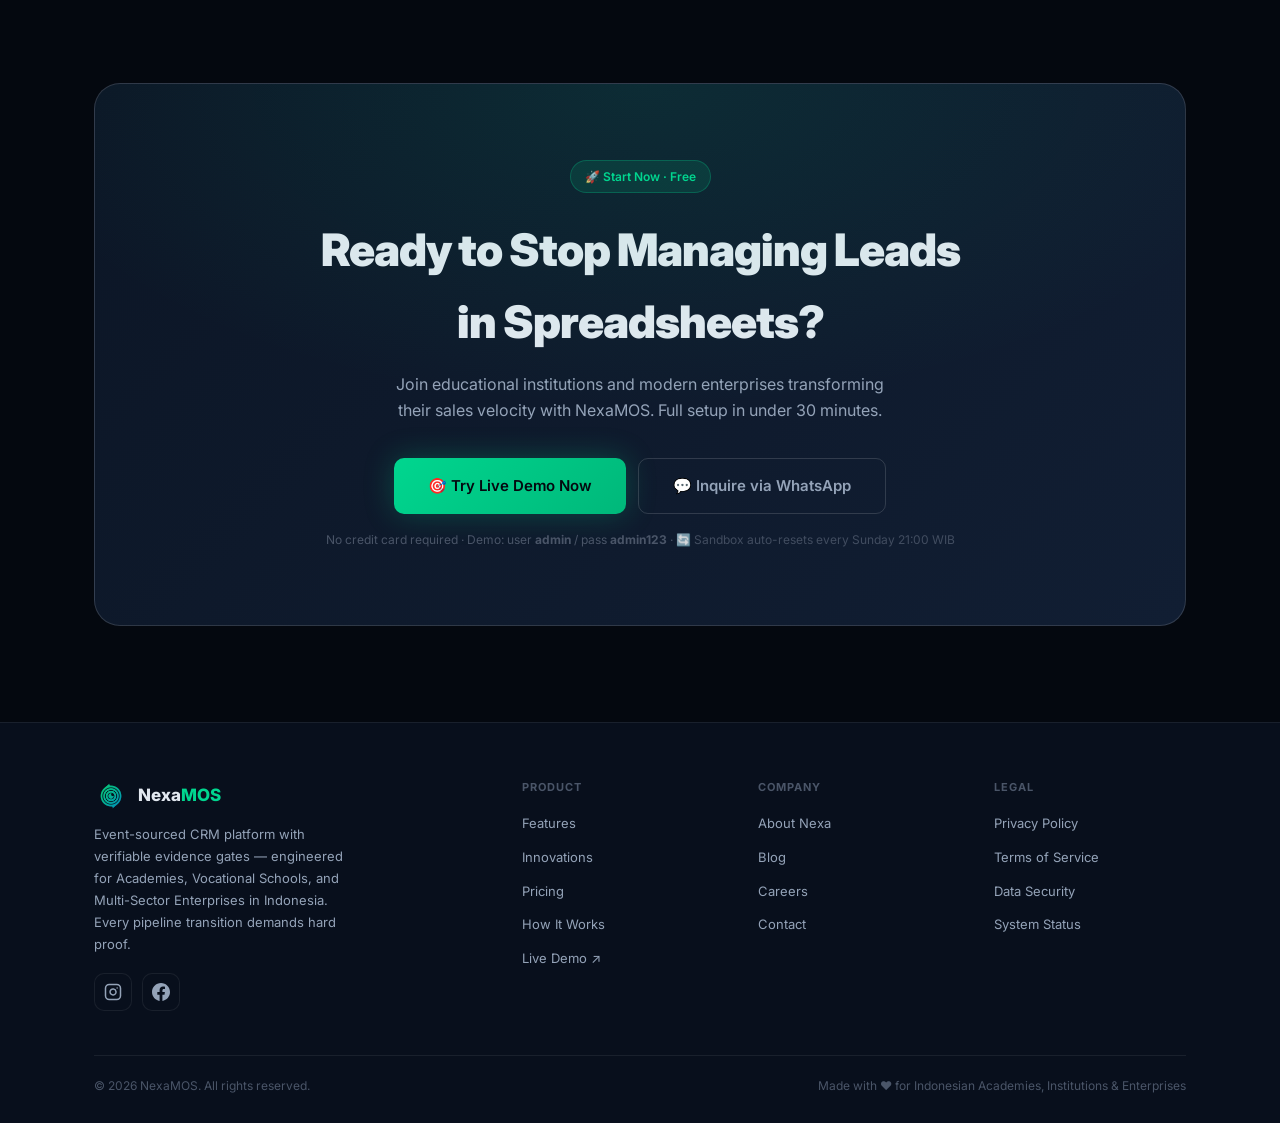
==== commit 5dc314df: "url khusus demo" ====
--- a/index.html
+++ b/index.html
@@ -3414,7 +3414,7 @@
             <span class="lang-flag">🇬🇧</span> EN
           </button>
         </div>
-        <a href="https://crm.nexamos.cloud/login" target="_blank" class="btn bg bsm" data-i18n="nav_demo_btn">Demo
+        <a href="https://demo.nexamos.cloud" target="_blank" class="btn bg bsm" data-i18n="nav_demo_btn">Demo
           &#8599;</a>
         <button type="button" onclick="openSignupModal()" class="btn bp bsm" data-i18n="nav_start_btn">Mulai Gratis</button>
       </div>
@@ -3462,7 +3462,7 @@
     <a href="#proof" onclick="cm()" data-i18n="nav_proof">Testimoni</a>
     <a href="/blog" onclick="cm()" data-i18n="nav_blog">Blog</a>
     <div style="margin-top:28px;display:flex;flex-direction:column;gap:12px">
-      <a href="https://crm.nexamos.cloud/login" target="_blank" class="btn bg" data-i18n="nav_demo_live">Demo Live &#8599;</a>
+      <a href="https://demo.nexamos.cloud" target="_blank" class="btn bg" data-i18n="nav_demo_live">Demo Live &#8599;</a>
       <button type="button" class="btn bp" onclick="cm(); openSignupModal()" data-i18n="nav_start_btn">Mulai Gratis</button>
     </div>
   </div>
@@ -3475,13 +3475,13 @@
         hadir dengan <strong>pipeline berbasis bukti</strong>, Smart WhatsApp Routing, dan otomasi nurturing &mdash;
         terbukti tangguh untuk <strong>LPK &amp; Lembaga Vokasi</strong>, serta adaptif untuk <strong>Klinik, Retail, Agensi, Jasa &amp; Bisnis Multi-Sektor</strong>.</p>
       <div class="hc fu" style="transition-delay:.3s">
-        <a href="https://crm.nexamos.cloud/login" target="_blank" class="btn bp" data-i18n="hero_cta_demo">&#128640; Coba Demo &mdash;
+        <a href="https://demo.nexamos.cloud" target="_blank" class="btn bp" data-i18n="hero_cta_demo">&#128640; Coba Demo &mdash;
           Gratis</a>
         <a href="#features" class="btn bg" data-i18n="hero_cta_features">Lihat Semua Fitur &rarr;</a>
       </div>
       <p class="hn fu" style="transition-delay:.4s" data-i18n="hero_note">Tidak perlu kartu kredit &middot; <a href="javascript:void(0)"
           onclick="openSignupModal()" style="color:var(--gr);font-weight:600;text-decoration:underline">Daftar Akun
-          Bisnis / Lembaga</a> &middot; <a href="https://crm.nexamos.cloud/login" target="_blank">Demo: admin /
+          Bisnis / Lembaga</a> &middot; <a href="https://demo.nexamos.cloud" target="_blank">Demo: admin /
           admin123</a></p>
       <div class="sr fu" style="transition-delay:.5s">
         <div class="sc">
@@ -4487,7 +4487,7 @@
         <p class="cs" data-i18n="cta_sub">Bergabunglah dengan lembaga pendidikan &amp; pelaku bisnis yang sudah membuktikan NexaMOS di lapangan. Setup selesai
           dalam 30 menit.</p>
         <div class="cb">
-          <a href="https://crm.nexamos.cloud/login" target="_blank" class="btn bp"
+          <a href="https://demo.nexamos.cloud" target="_blank" class="btn bp"
             style="padding:15px 34px;font-size:15px" data-i18n="cta_btn_demo">&#127919; Coba Demo Sekarang</a>
           <a href="https://wa.me/6285659024775" target="_blank" class="btn bg"
             style="padding:15px 34px;font-size:15px" data-i18n="cta_btn_wa">&#128172; Tanya via WhatsApp</a>
@@ -4534,7 +4534,7 @@
             <li><a href="#innovations" data-i18n="nav_innovations">Roadmap Inovasi</a></li>
             <li><a href="#pricing" data-i18n="nav_pricing">Harga</a></li>
             <li><a href="#how" data-i18n="nav_how">Cara Kerja</a></li>
-            <li><a href="https://crm.nexamos.cloud/login" target="_blank" data-i18n="nav_demo_live">Demo Live</a></li>
+            <li><a href="https://demo.nexamos.cloud" target="_blank" data-i18n="nav_demo_live">Demo Live</a></li>
           </ul>
         </div>
         <div class="fcol">
@@ -4568,7 +4568,7 @@
           WIB</span></span>
     </div>
     <div class="dbar-actions">
-      <a href="https://crm.nexamos.cloud/login" target="_blank" class="btn bp bsm" data-i18n="dbar_btn_demo">Buka Demo &#8599;</a>
+      <a href="https://demo.nexamos.cloud" target="_blank" class="btn bp bsm" data-i18n="dbar_btn_demo">Buka Demo &#8599;</a>
       <button type="button" onclick="openSignupModal()" class="btn bg bsm"
         style="border-color:rgba(0,214,143,0.35);color:var(--gr);background:rgba(0,214,143,0.08);cursor:pointer" data-i18n="dbar_btn_start">Mulai
         Gratis &rarr;</button>
@@ -5171,7 +5171,7 @@
 
     // Analytics: Track Demo Link Clicks (Meta ViewContent & GA4 click_demo)
     document.addEventListener('click', (e) => {
-      const demoLink = e.target && e.target.closest ? e.target.closest('a[href*="crm.nexamos.cloud"]') : null;
+      const demoLink = e.target && e.target.closest ? e.target.closest('a[href*="demo.nexamos.cloud"], a[href*="crm.nexamos.cloud"]') : null;
       if (demoLink) {
         if (typeof fbq === 'function') {
           fbq('track', 'ViewContent', {
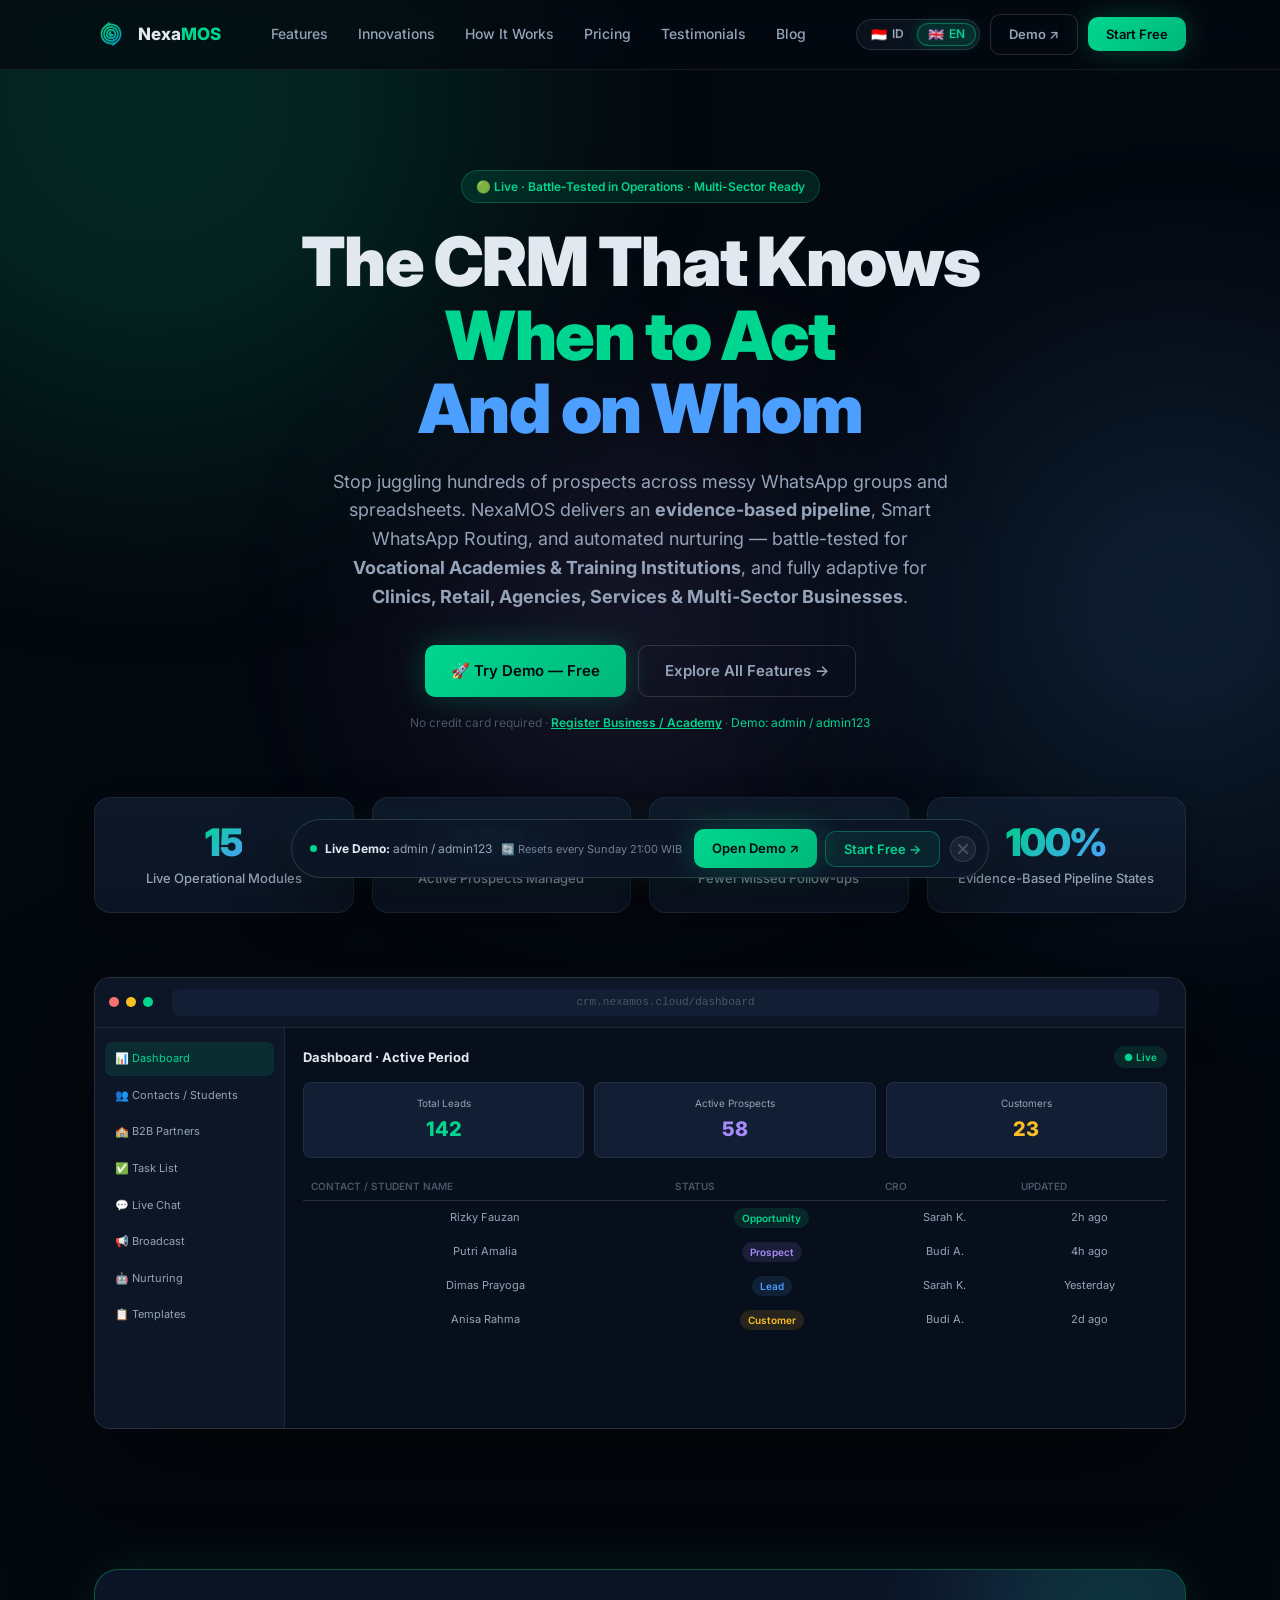
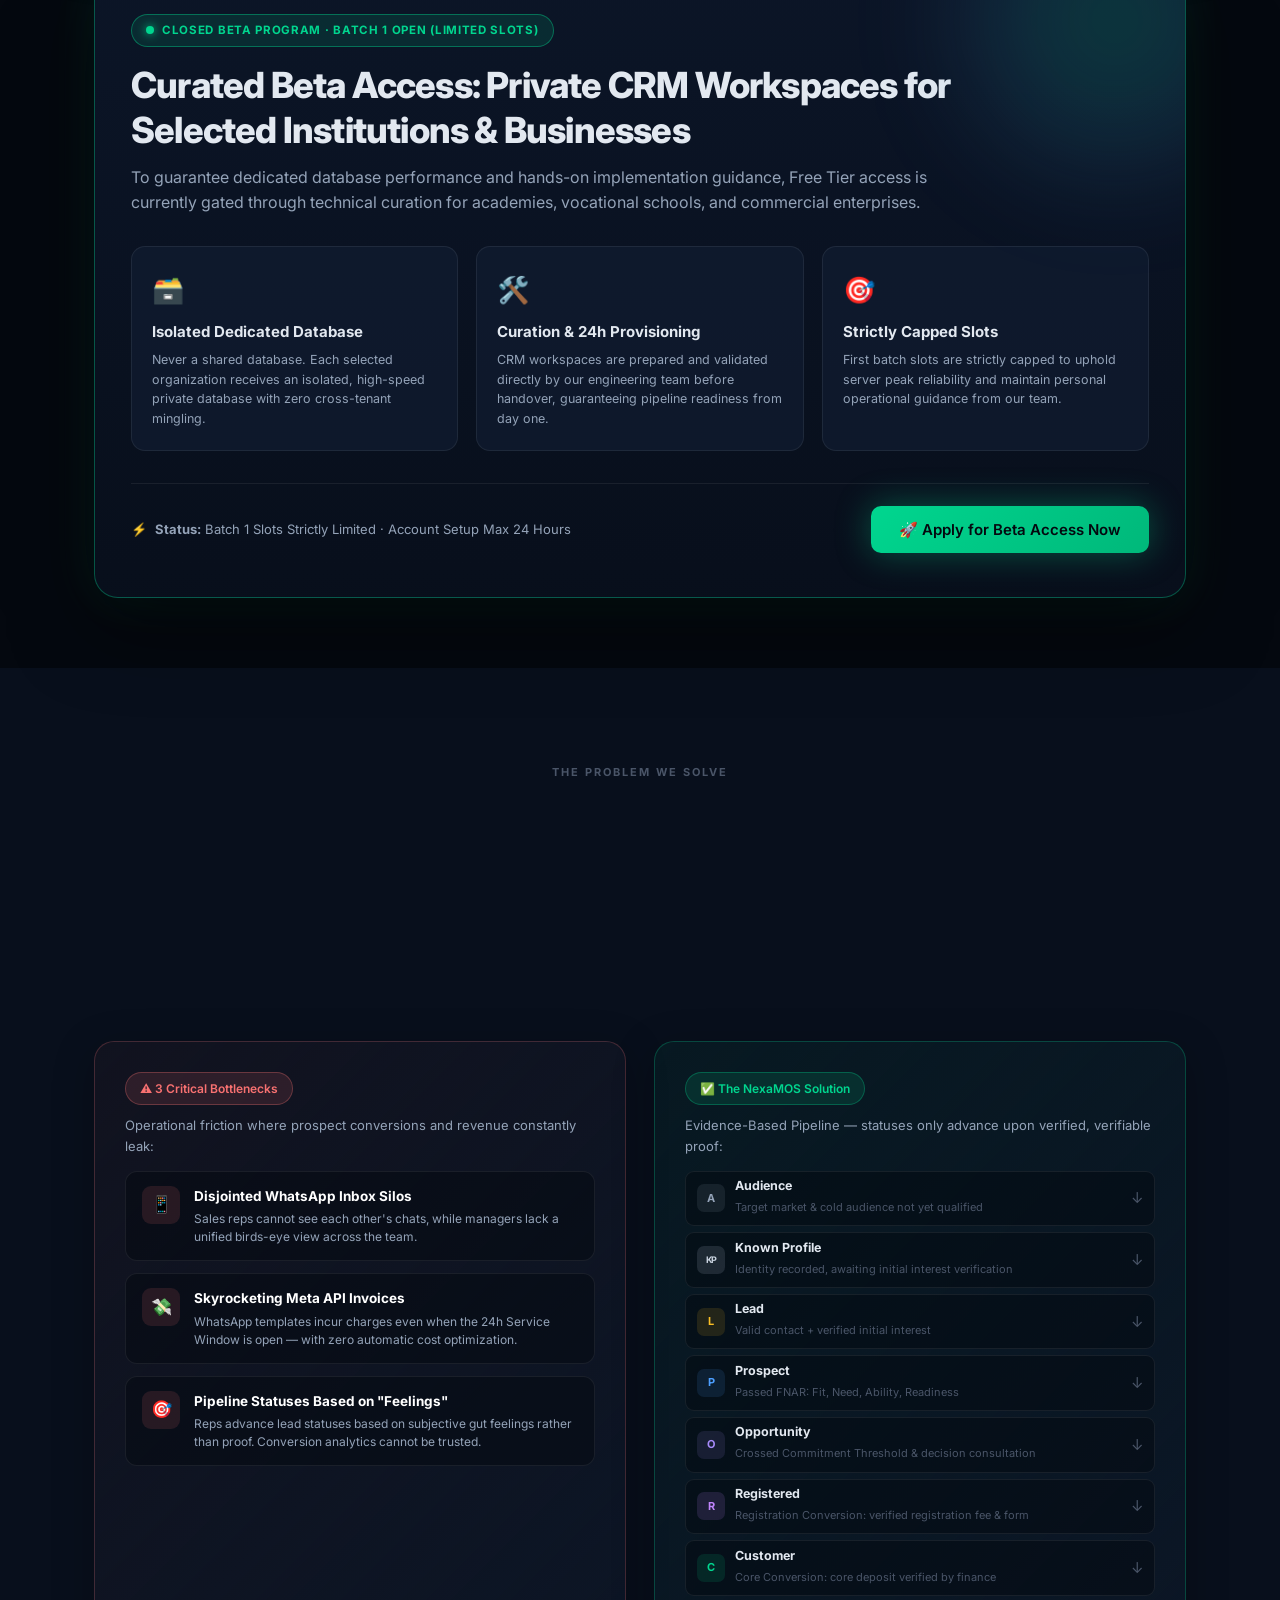
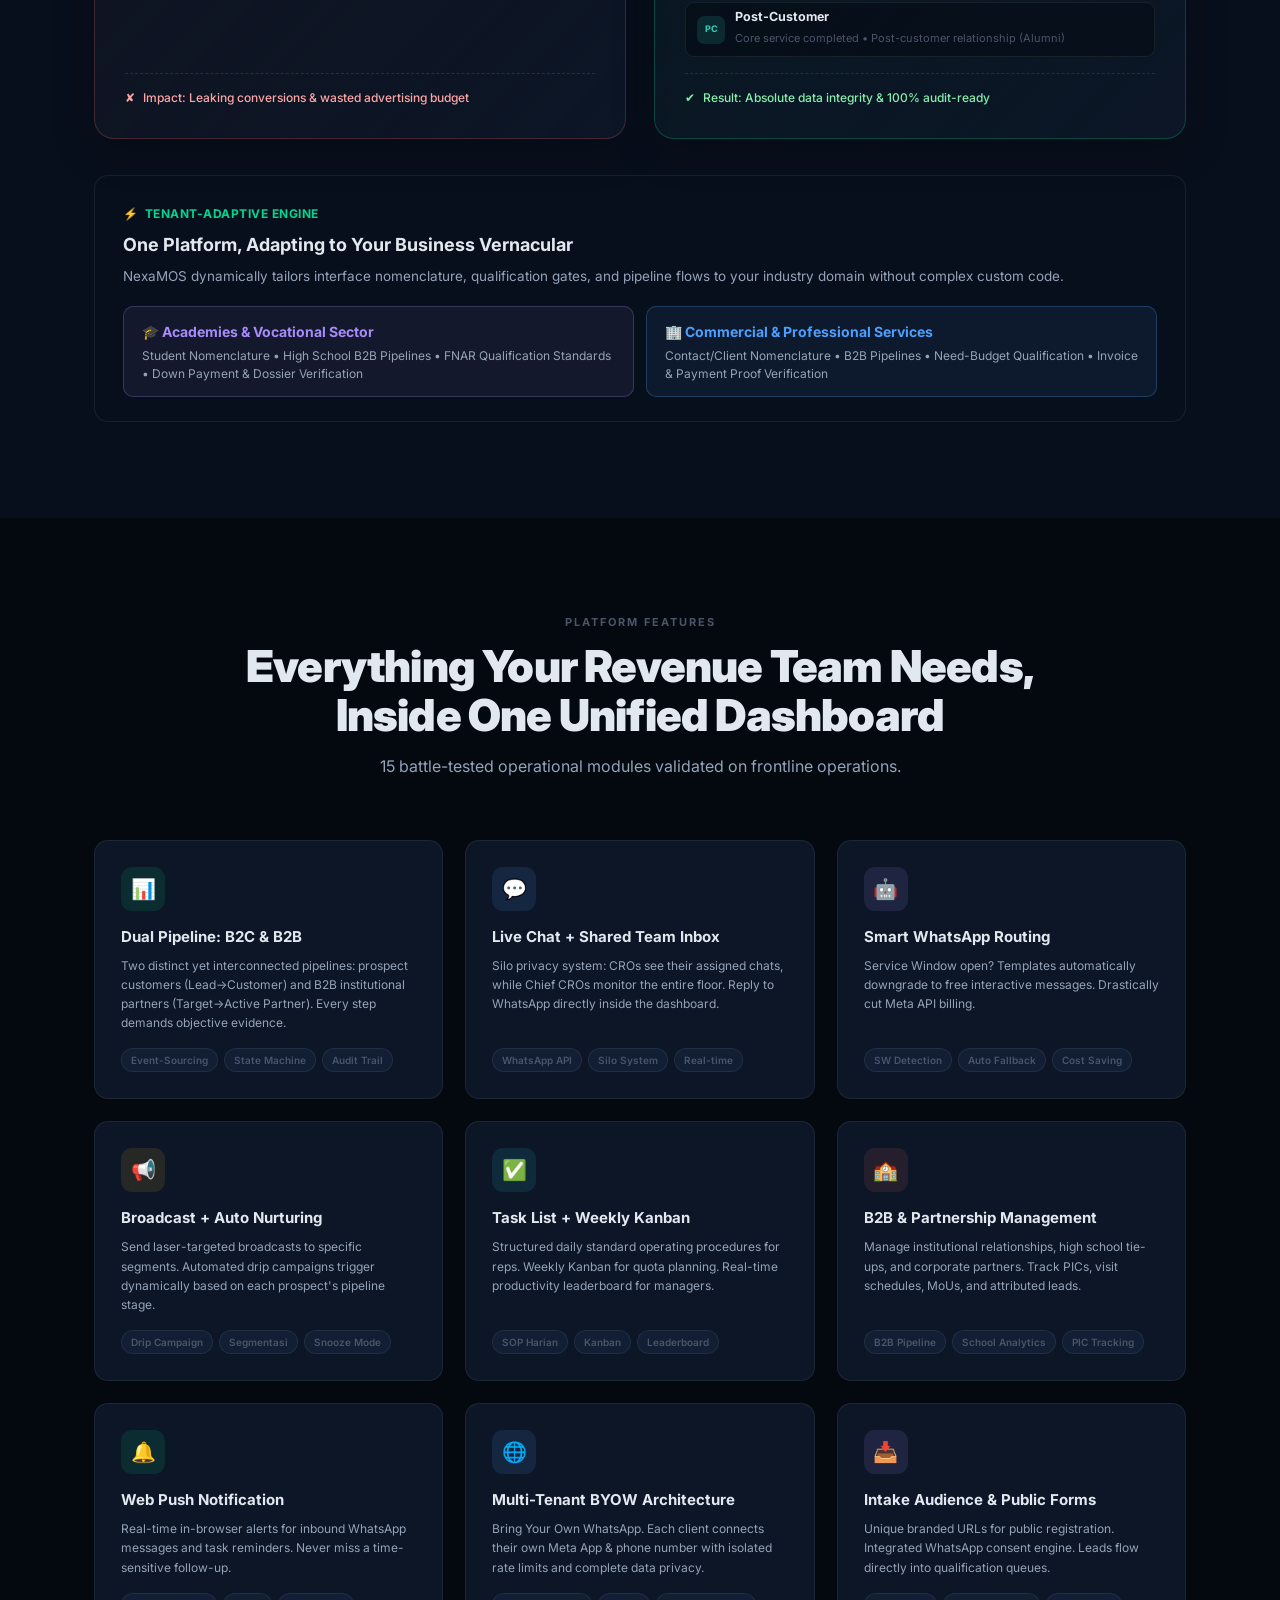
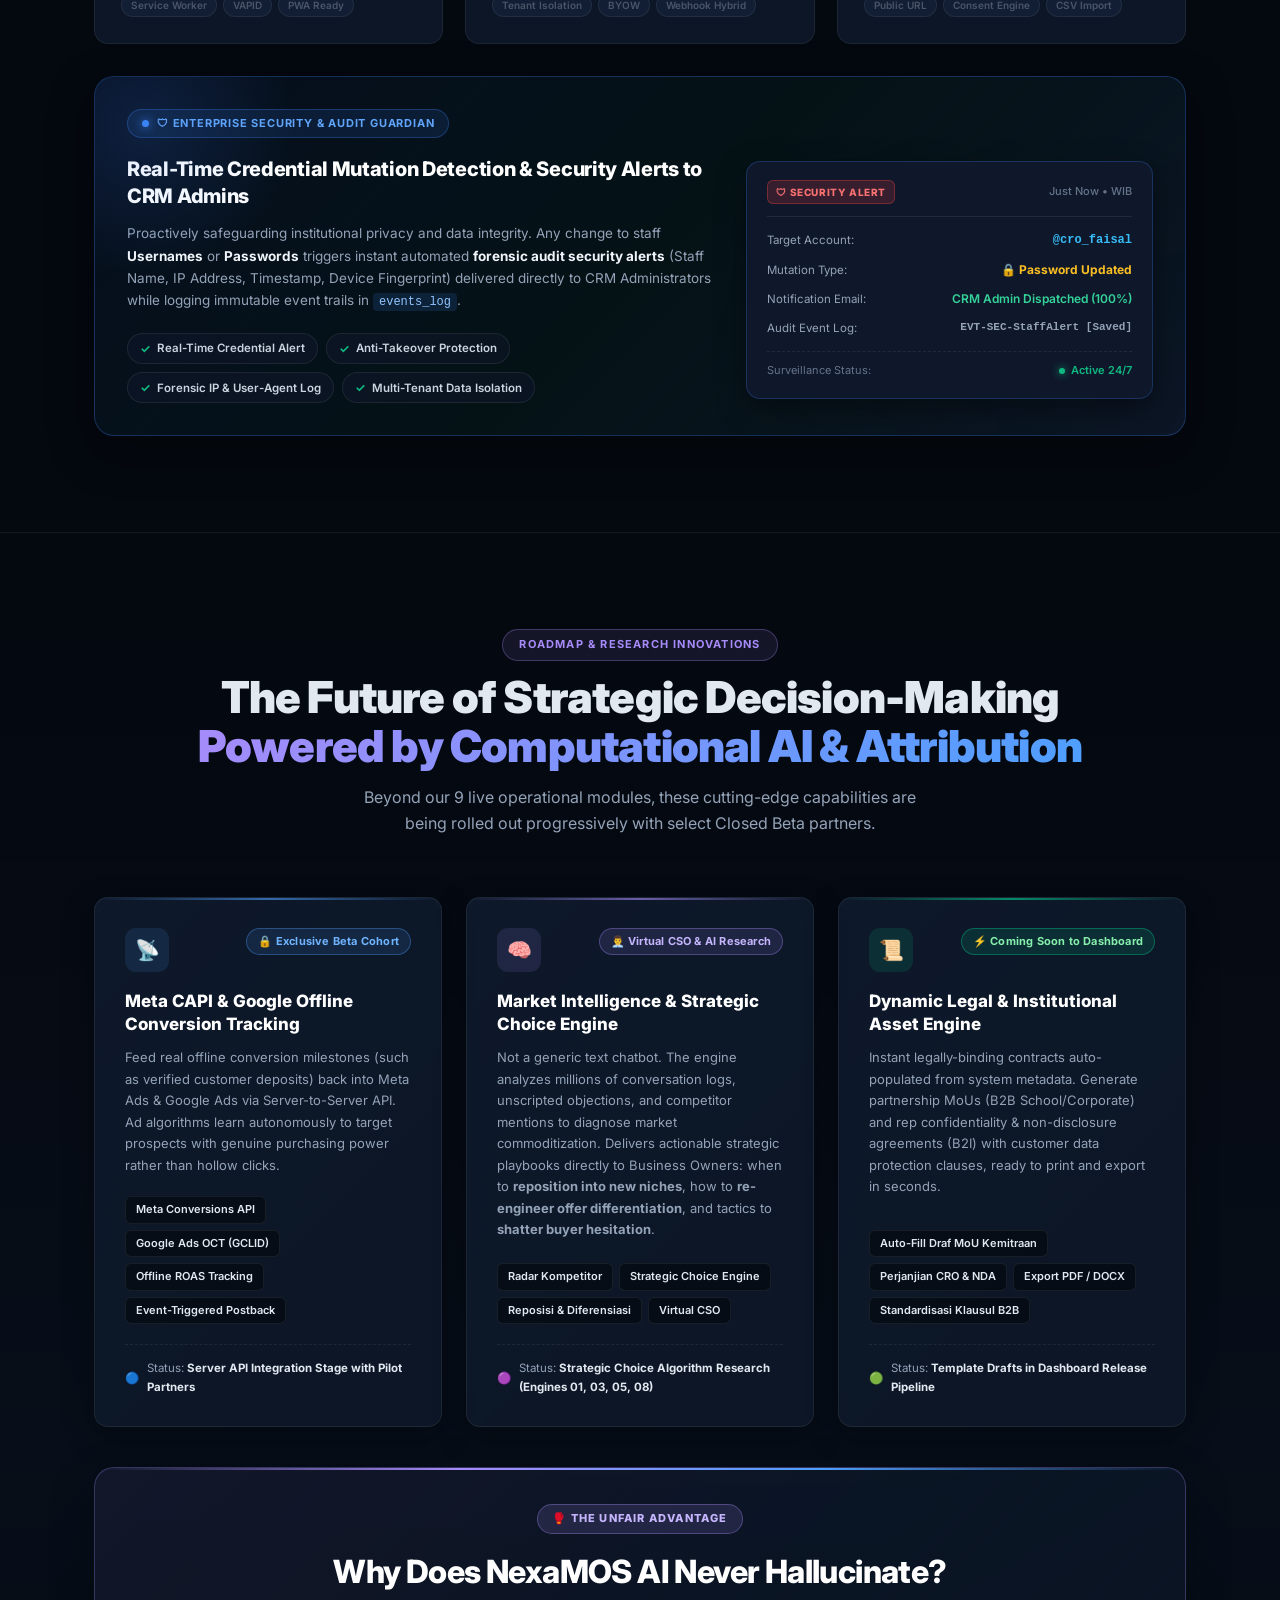
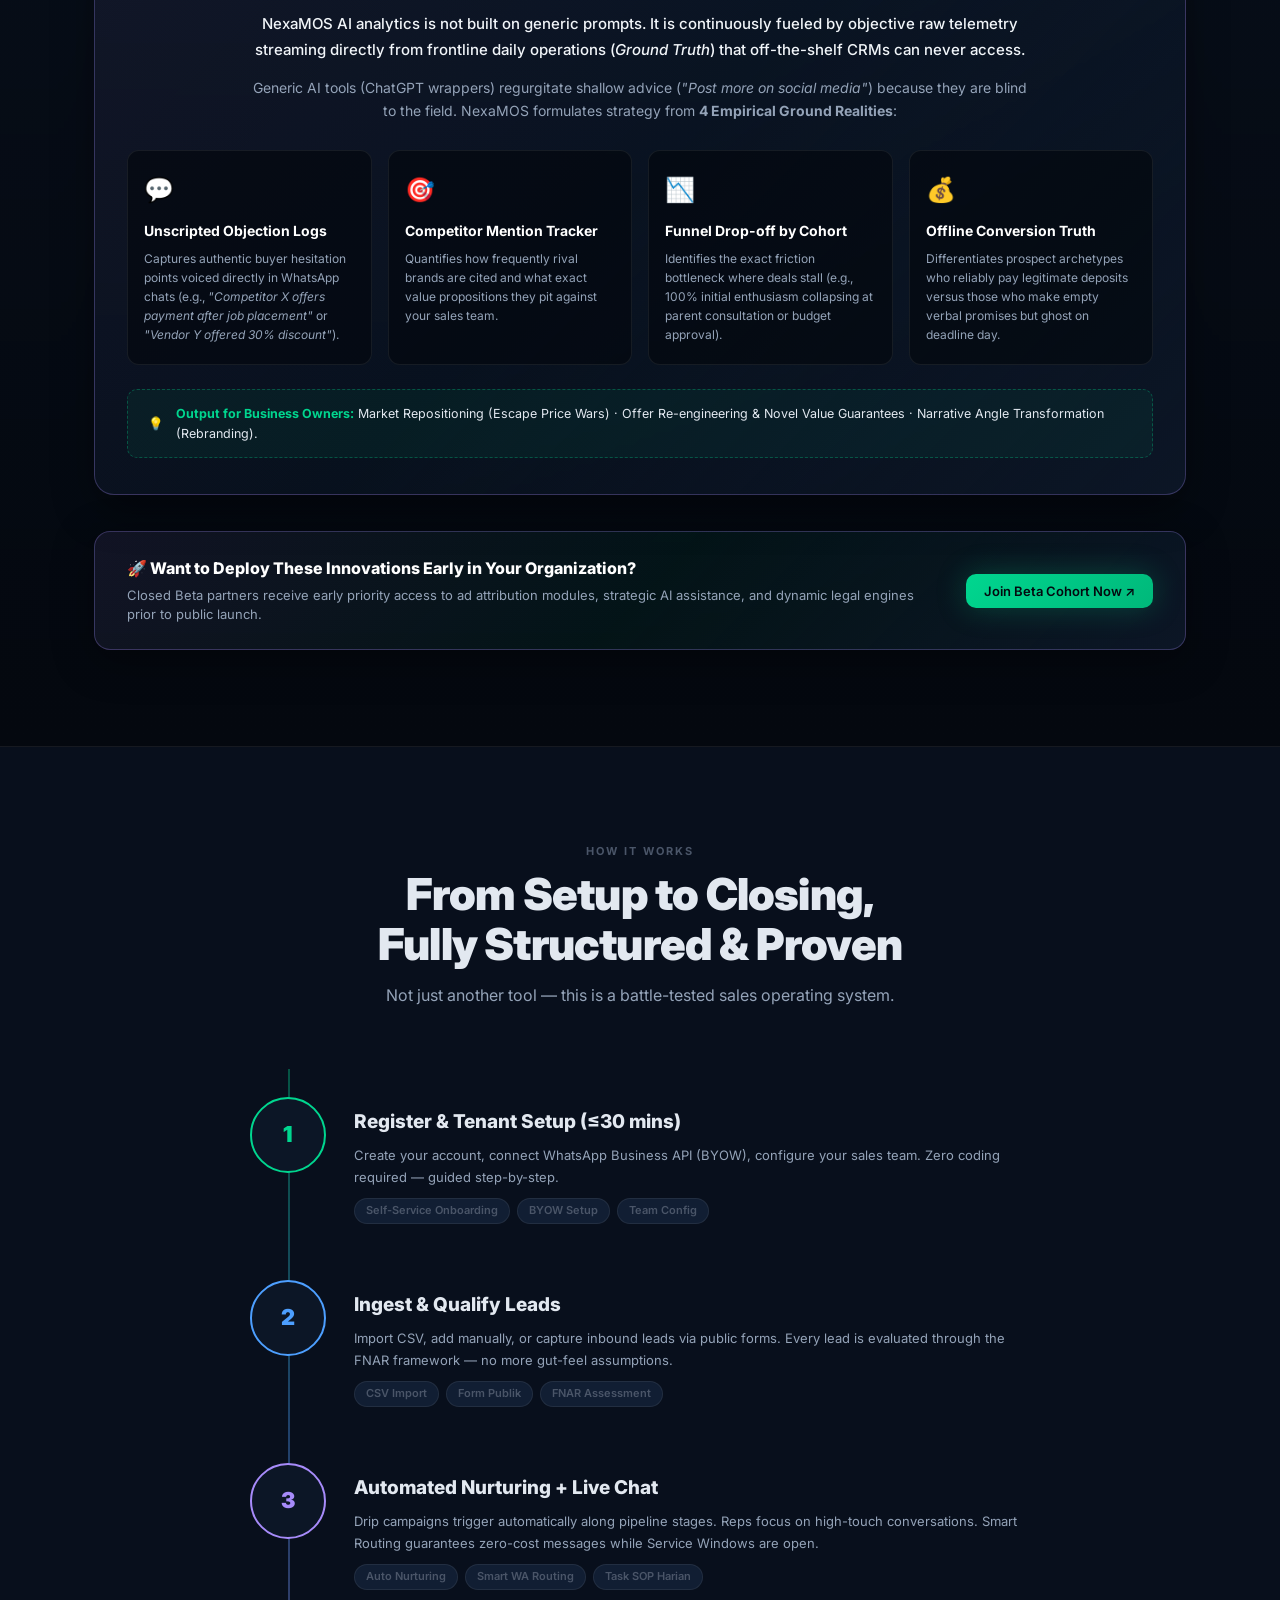
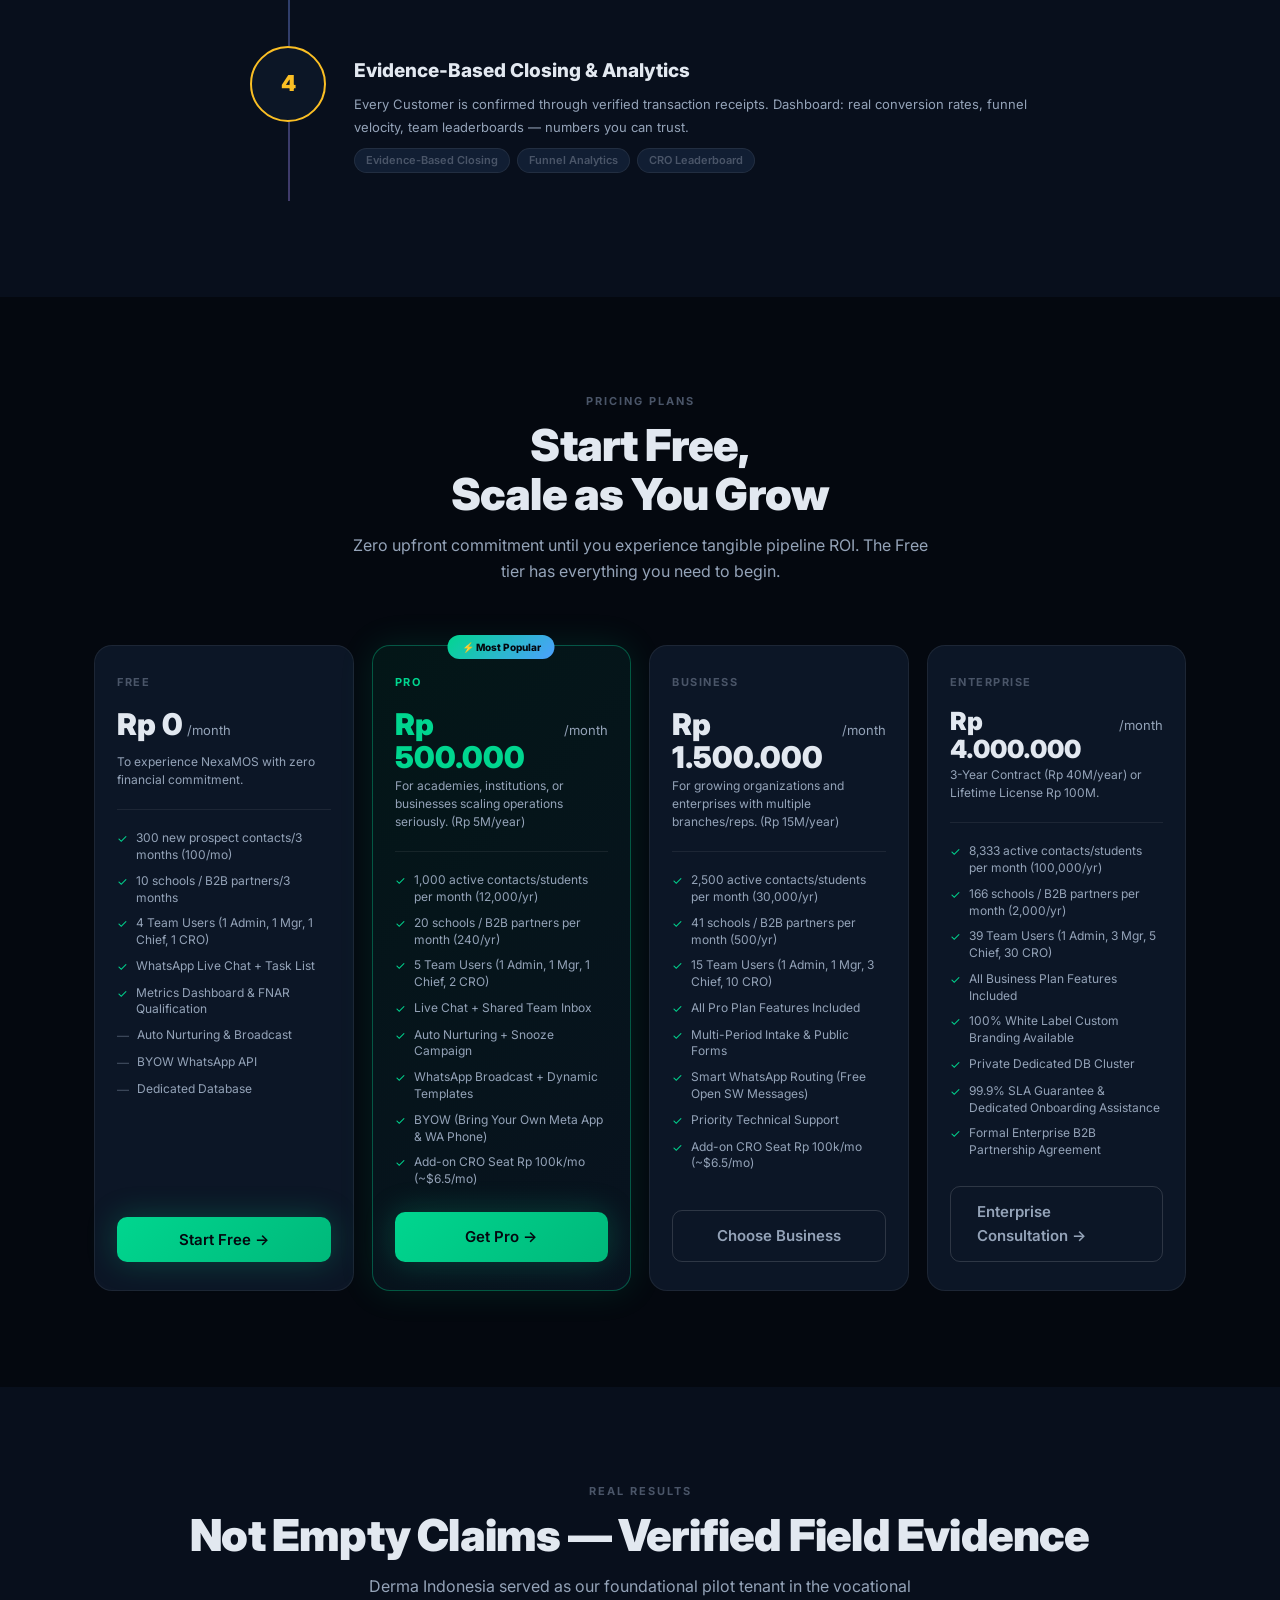
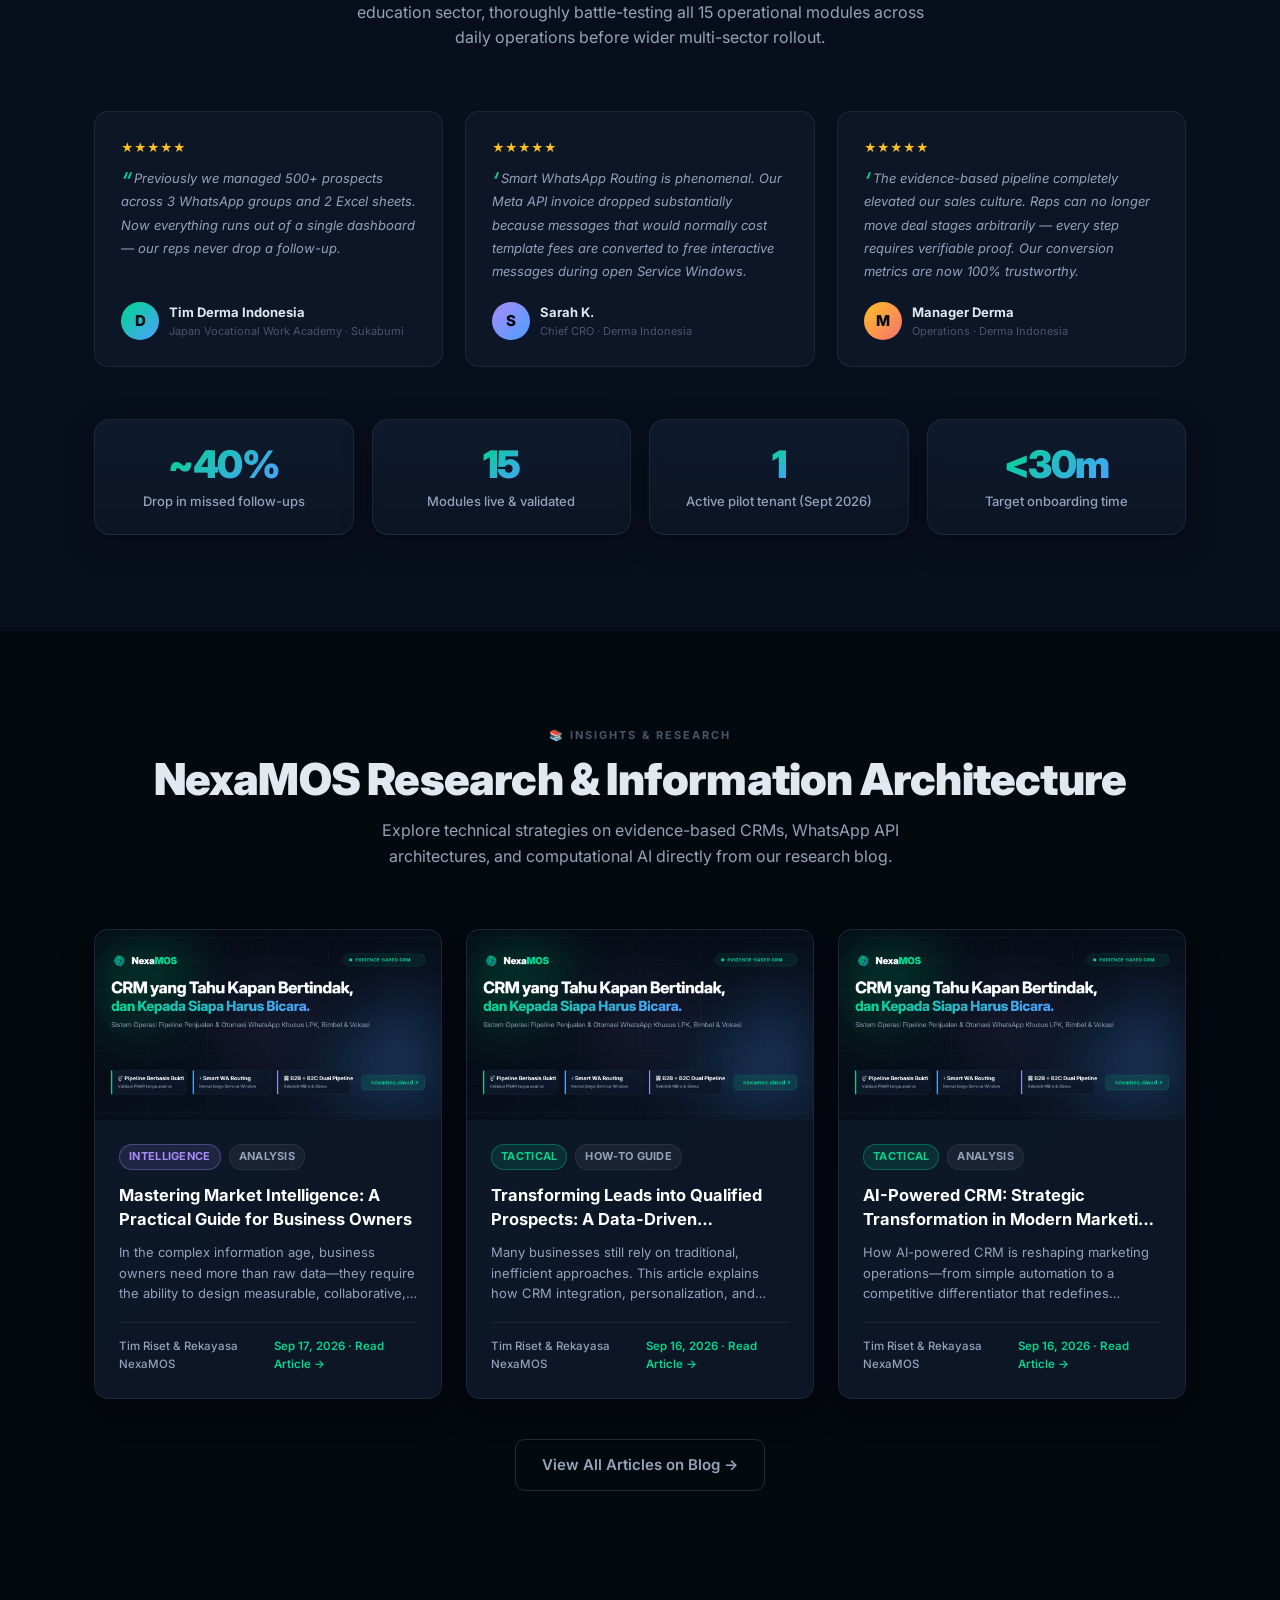
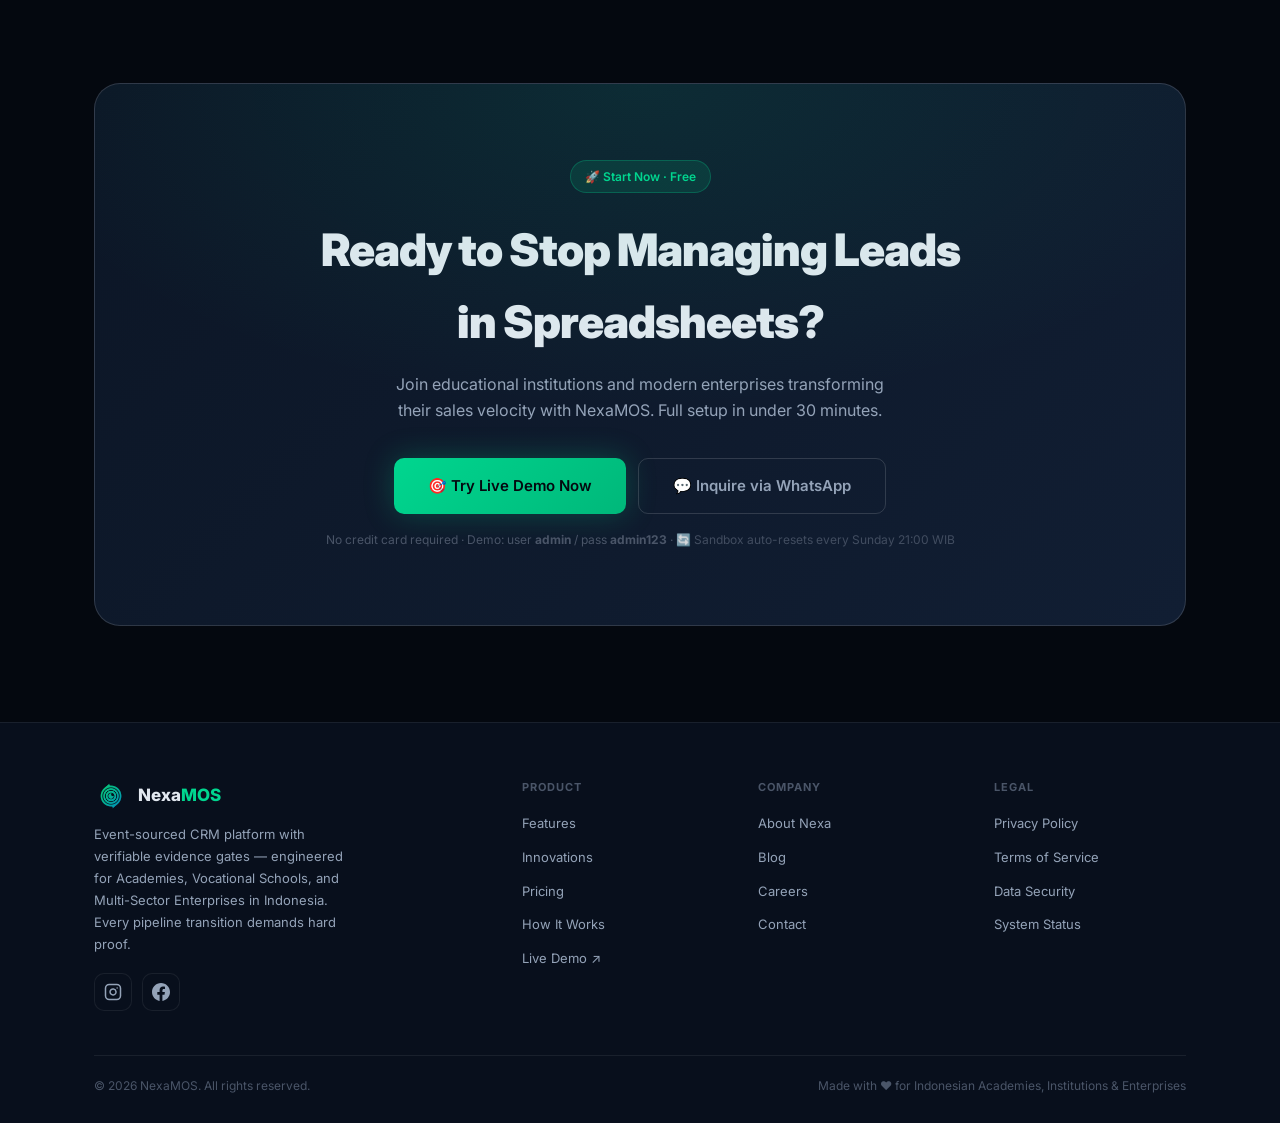
==== commit 6a2d49aa: "feat: synchronize lang query parameter to demo and crm links" ====
--- a/index.html
+++ b/index.html
@@ -5173,6 +5173,12 @@
     document.addEventListener('click', (e) => {
       const demoLink = e.target && e.target.closest ? e.target.closest('a[href*="demo.nexamos.cloud"], a[href*="crm.nexamos.cloud"]') : null;
       if (demoLink) {
+        try {
+          const activeL = (typeof currentLang !== 'undefined' && currentLang) ? currentLang : 'en';
+          const u = new URL(demoLink.href);
+          u.searchParams.set('lang', activeL);
+          demoLink.href = u.toString();
+        } catch (err) {}
         if (typeof fbq === 'function') {
           fbq('track', 'ViewContent', {
             content_name: 'Live Demo CRM',
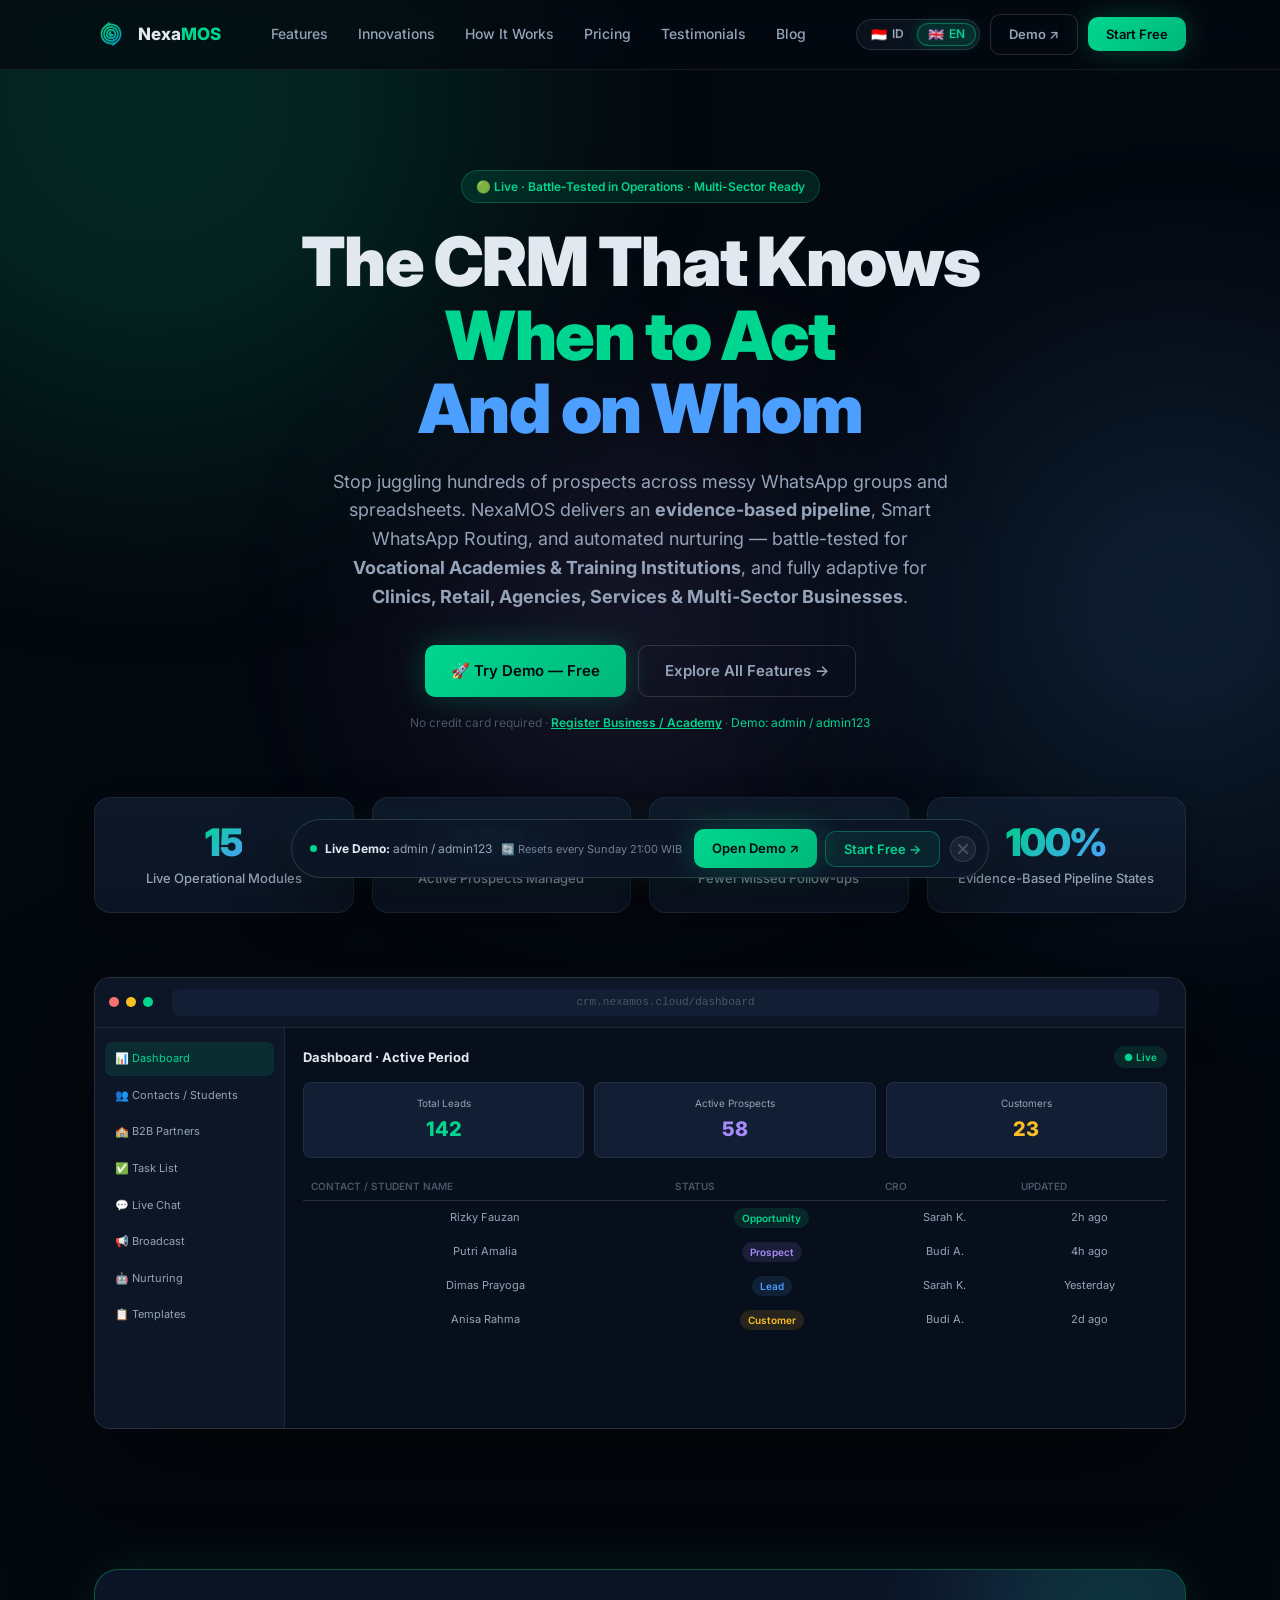
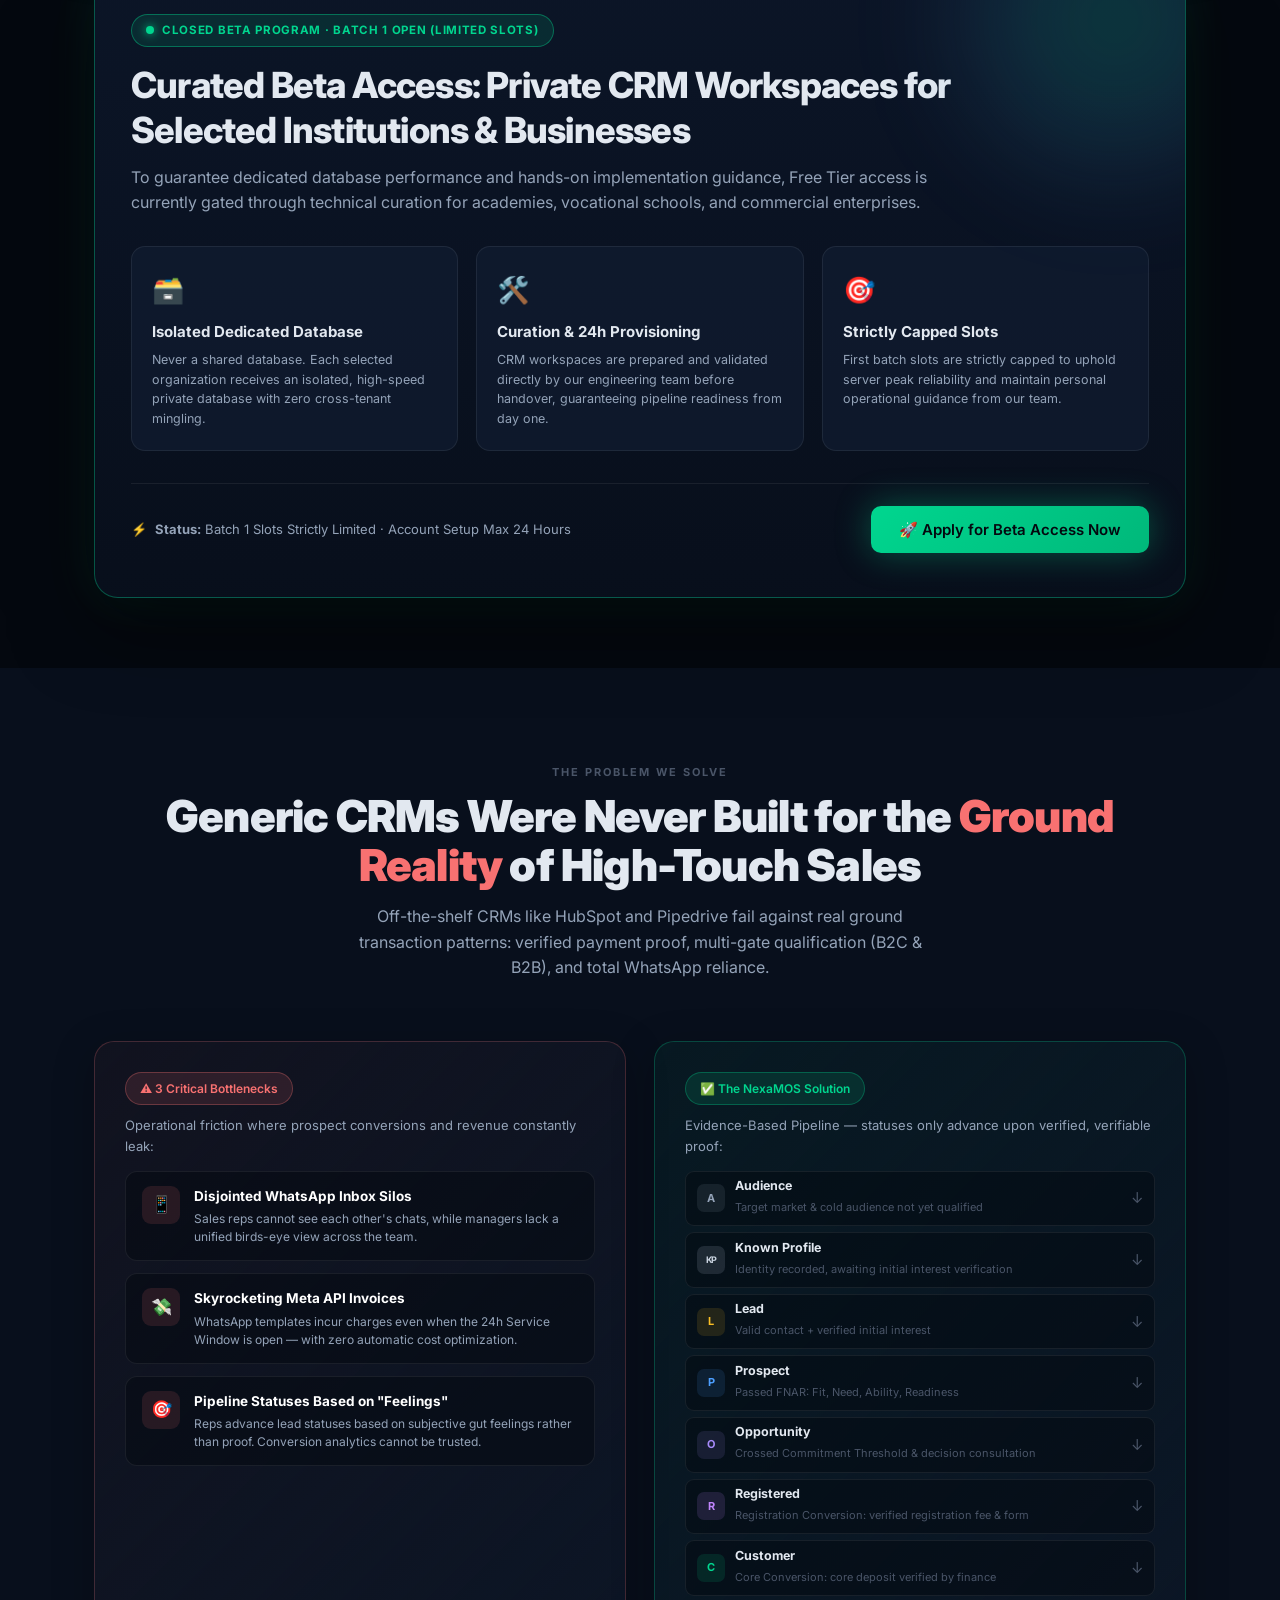
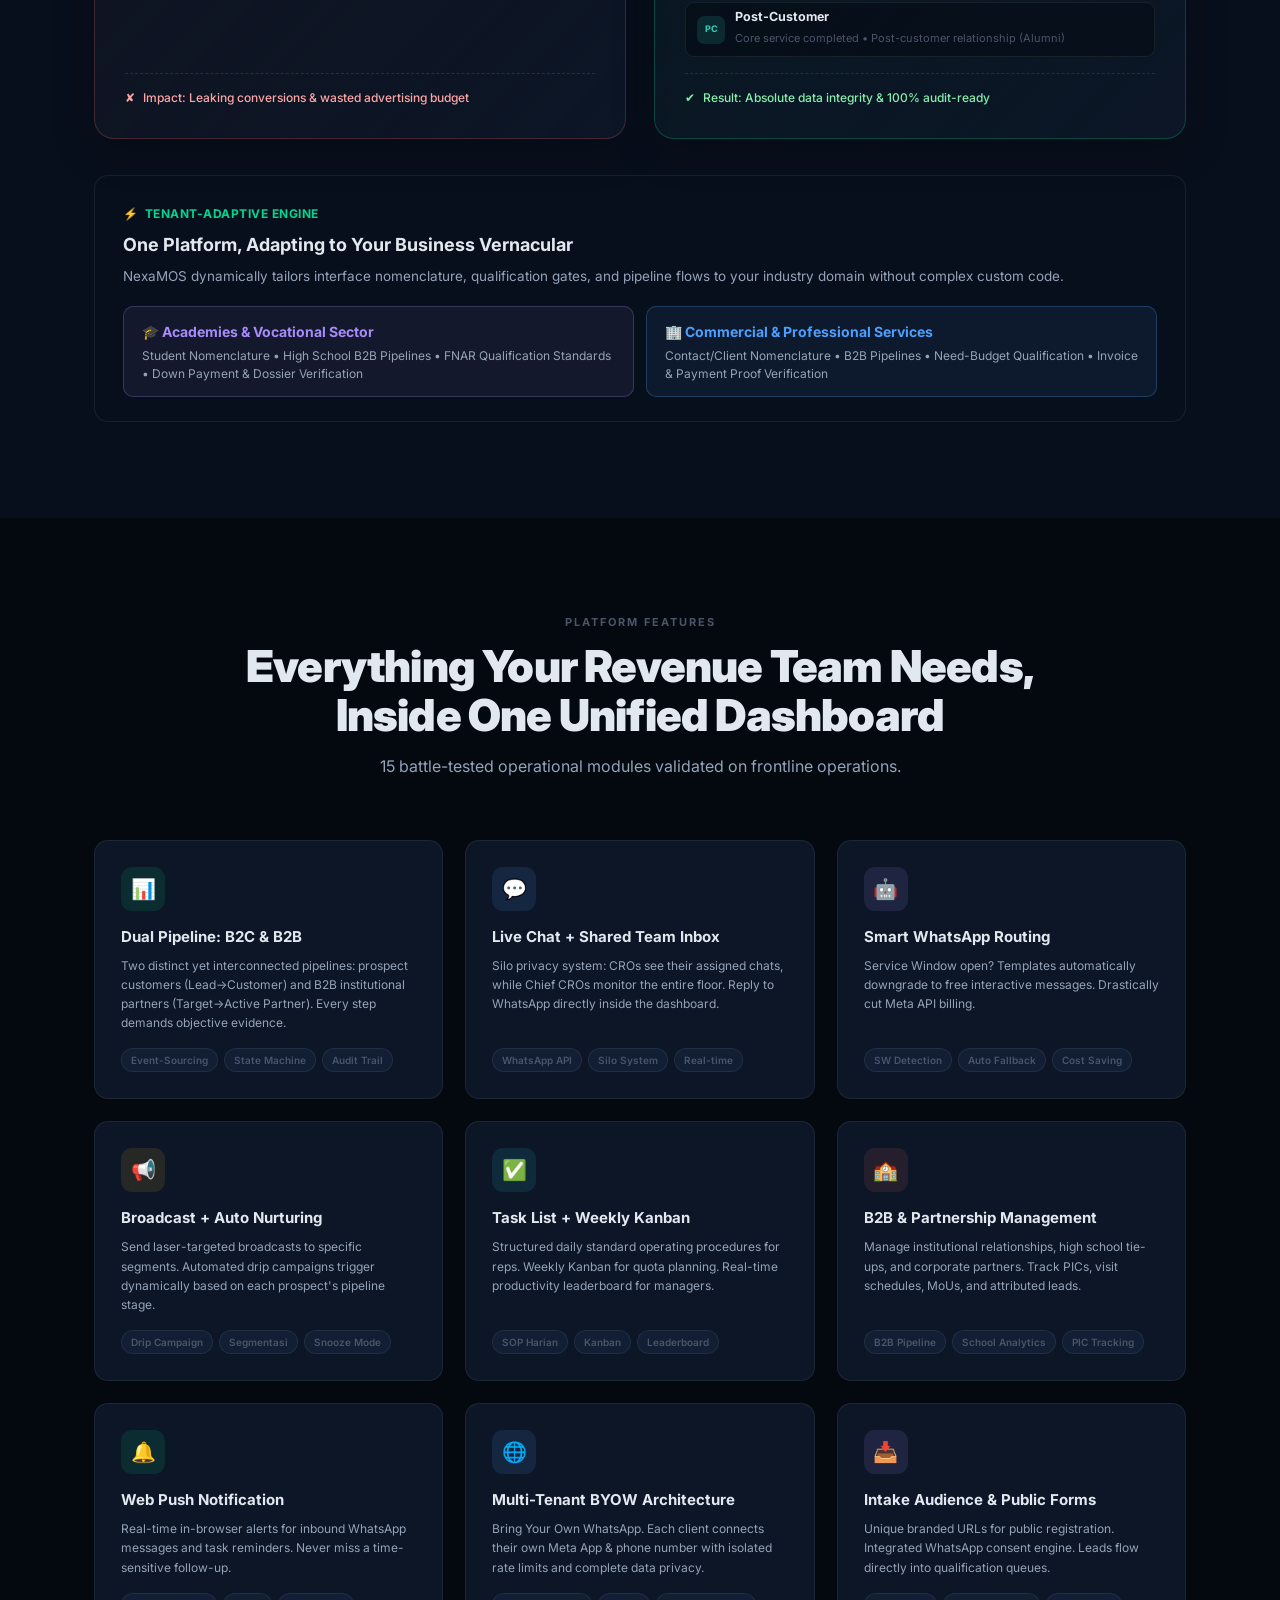
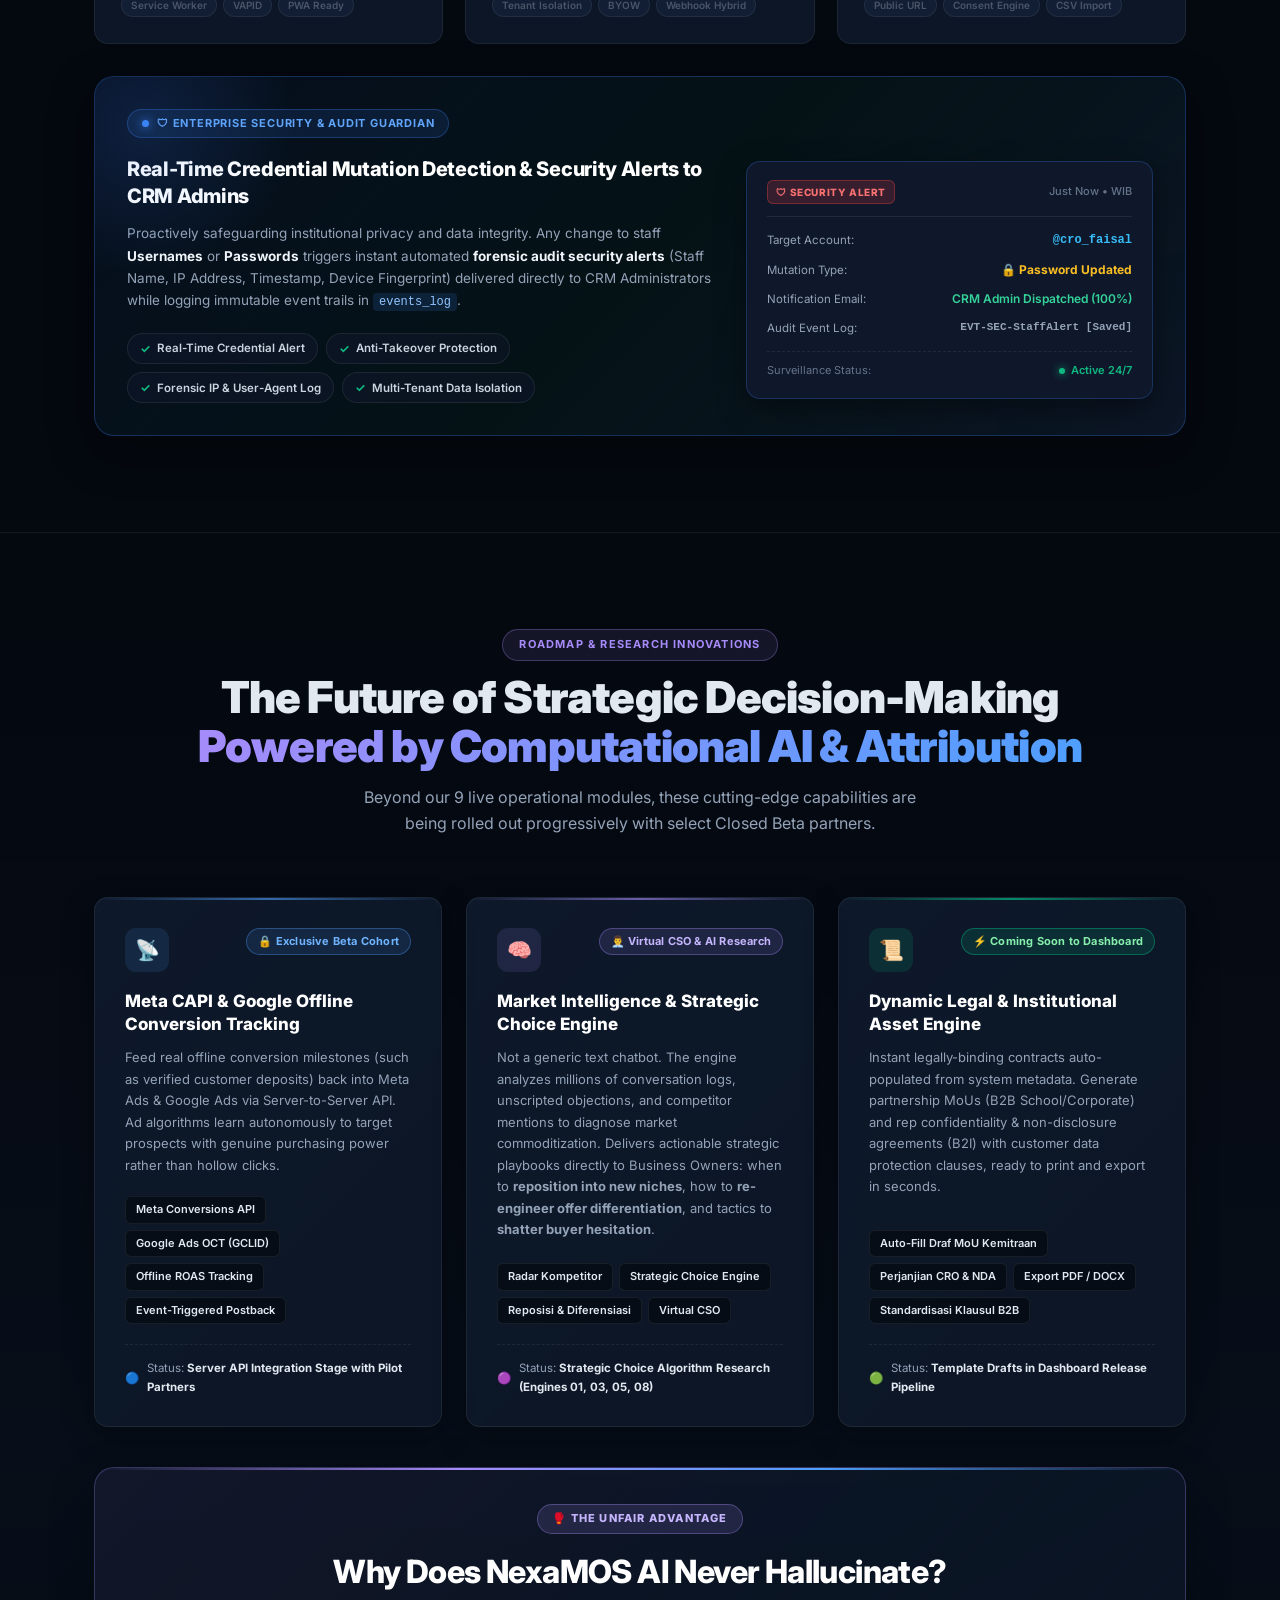
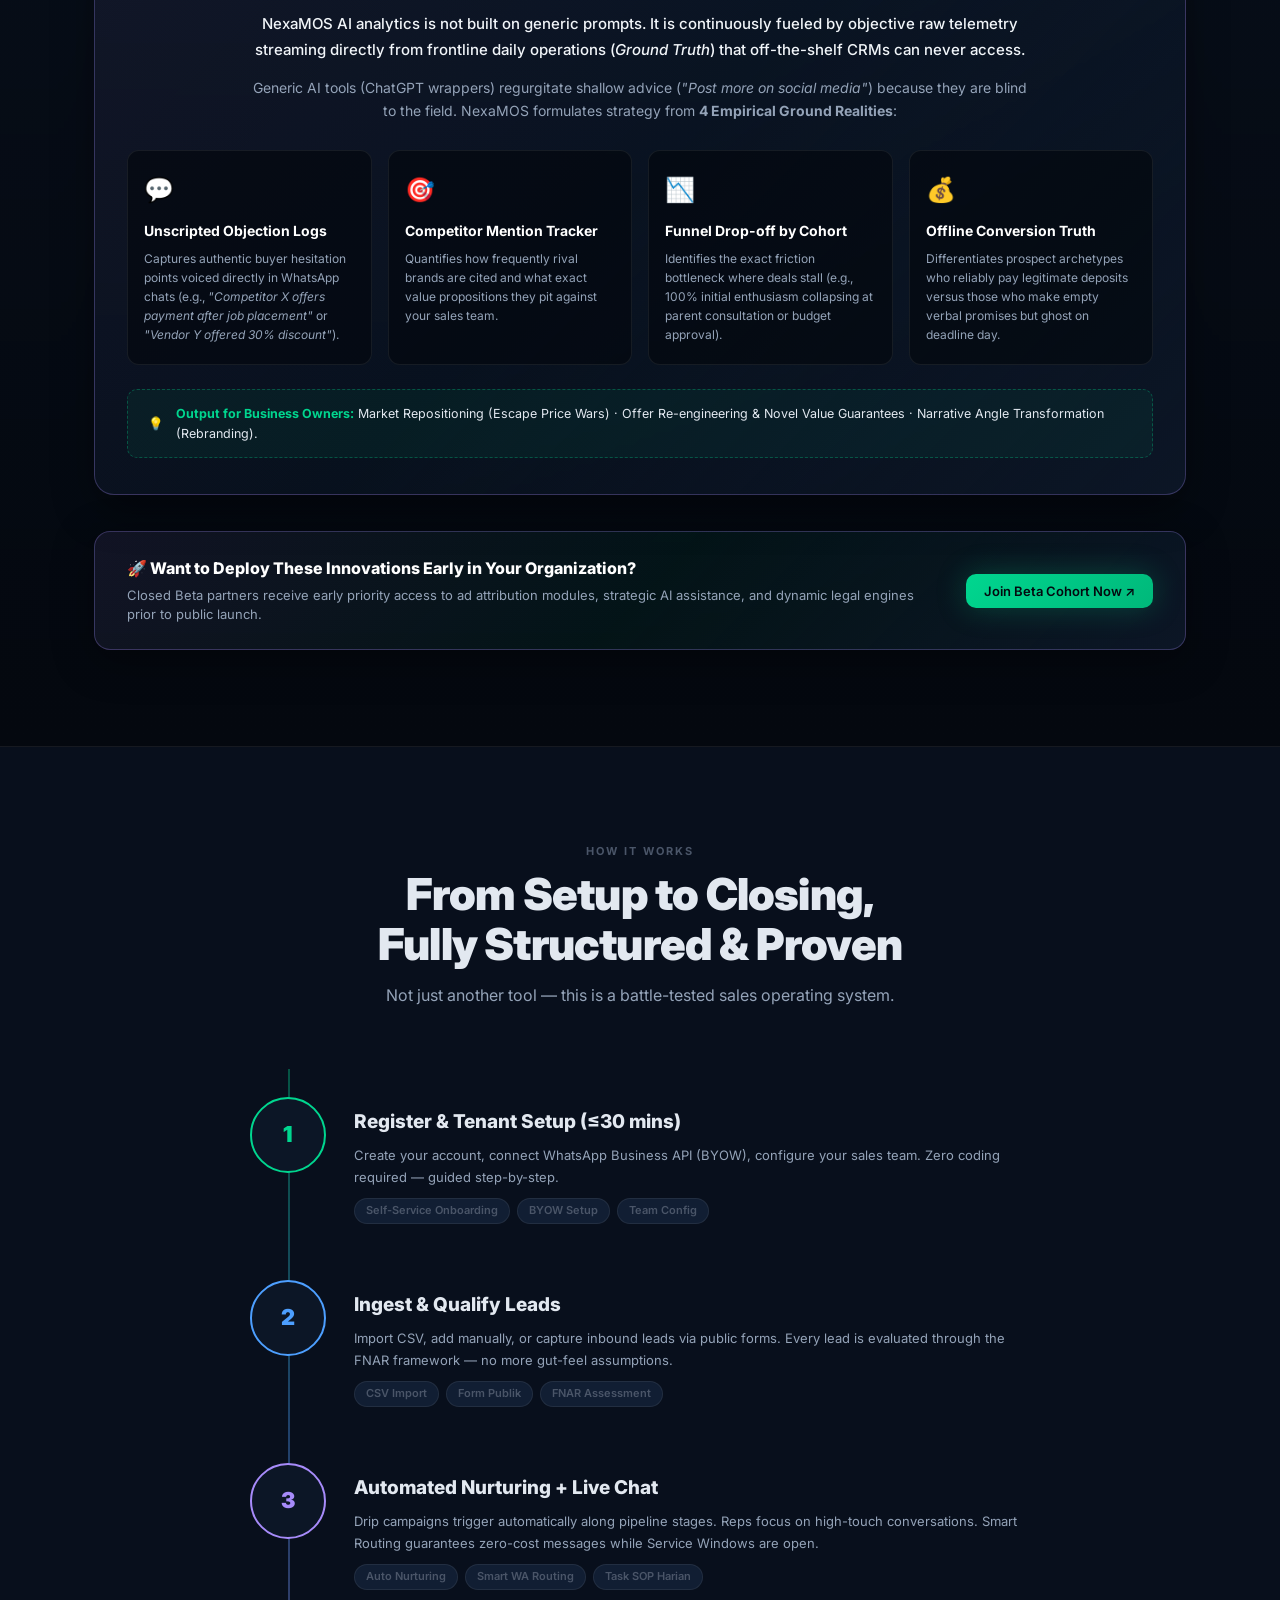
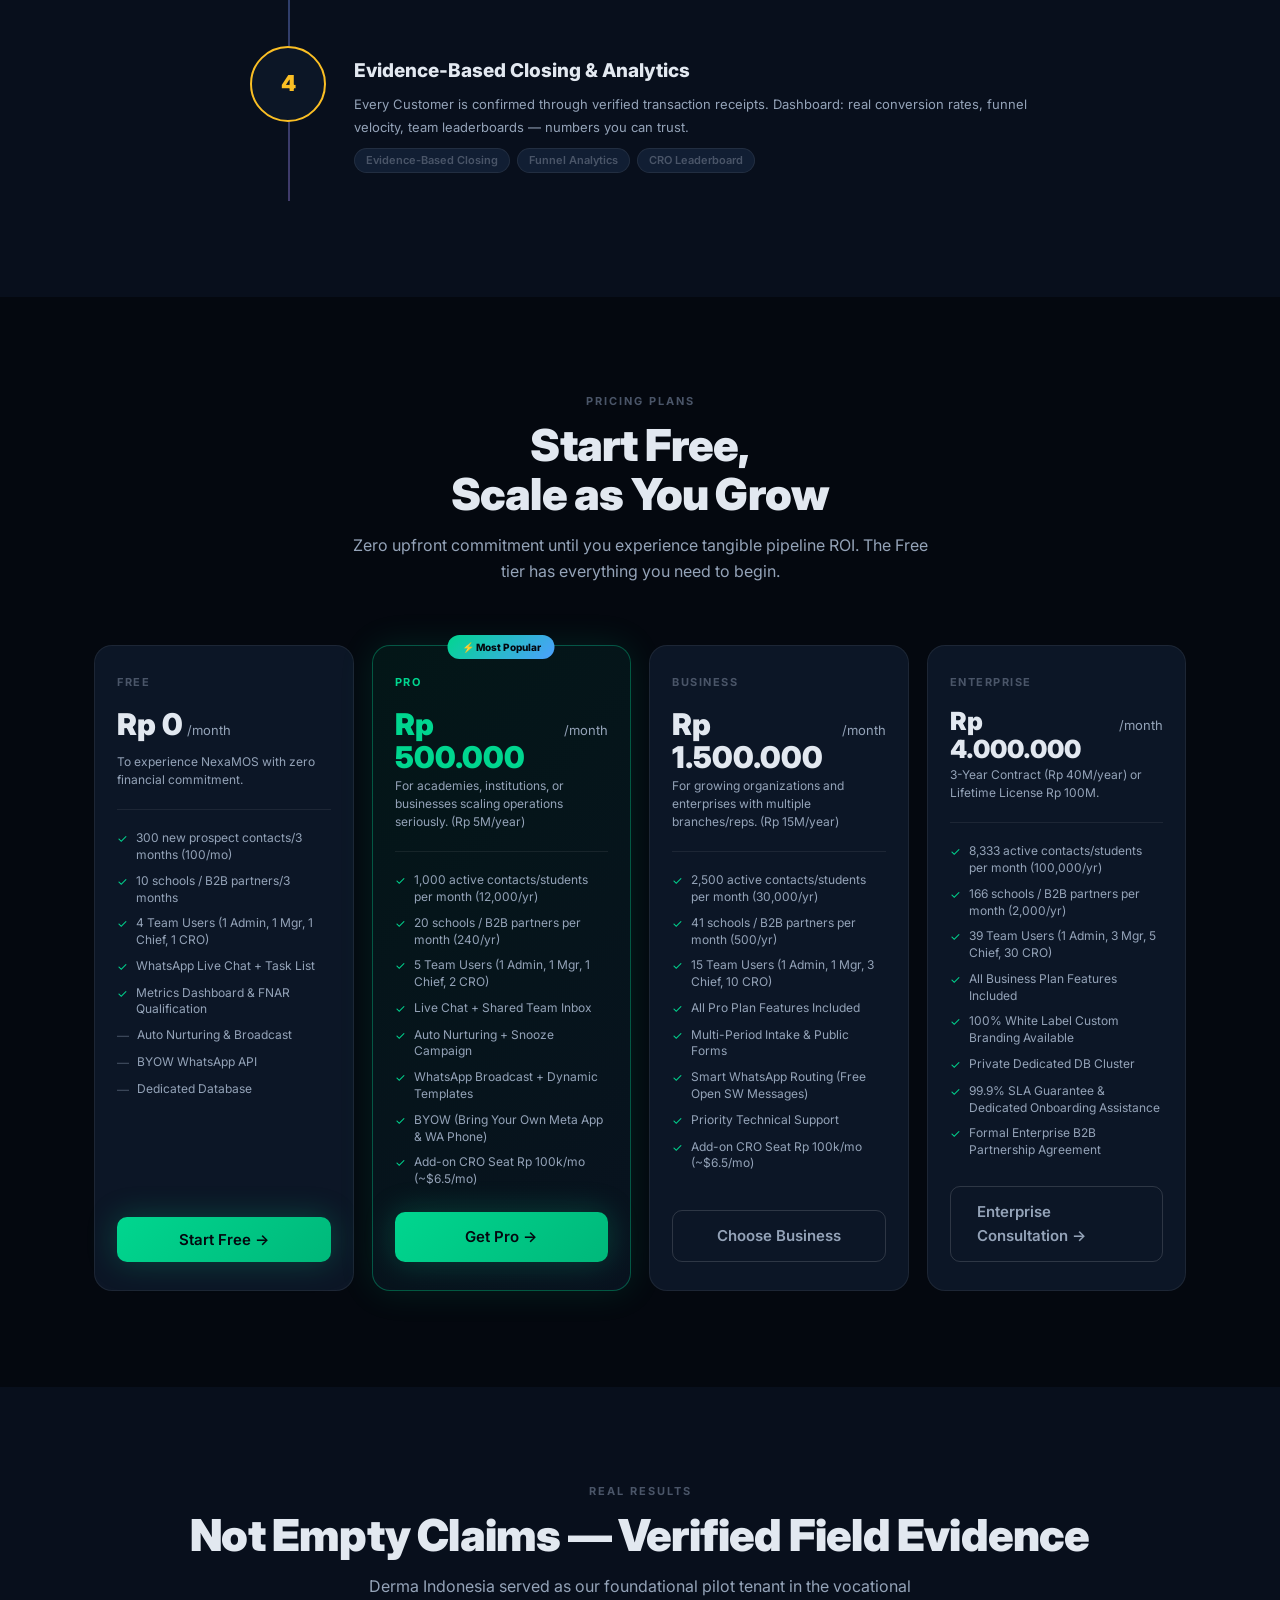
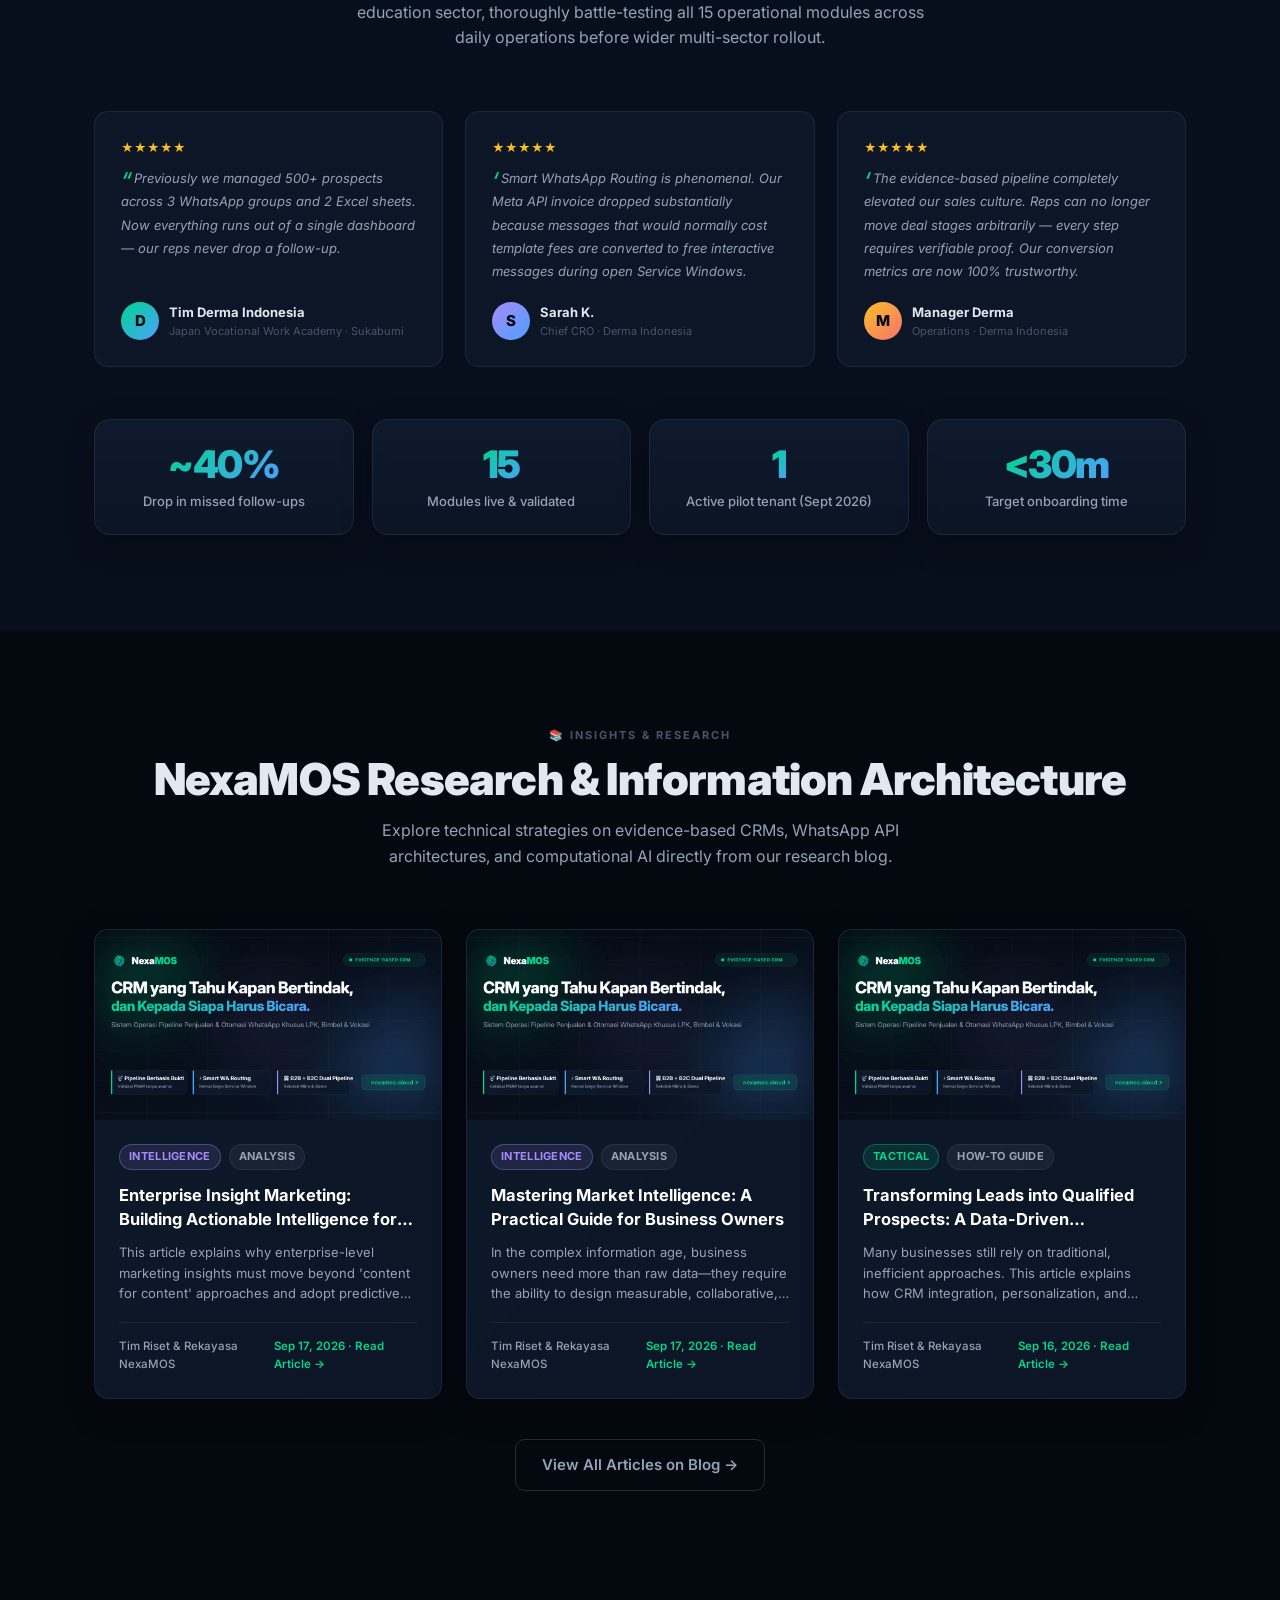
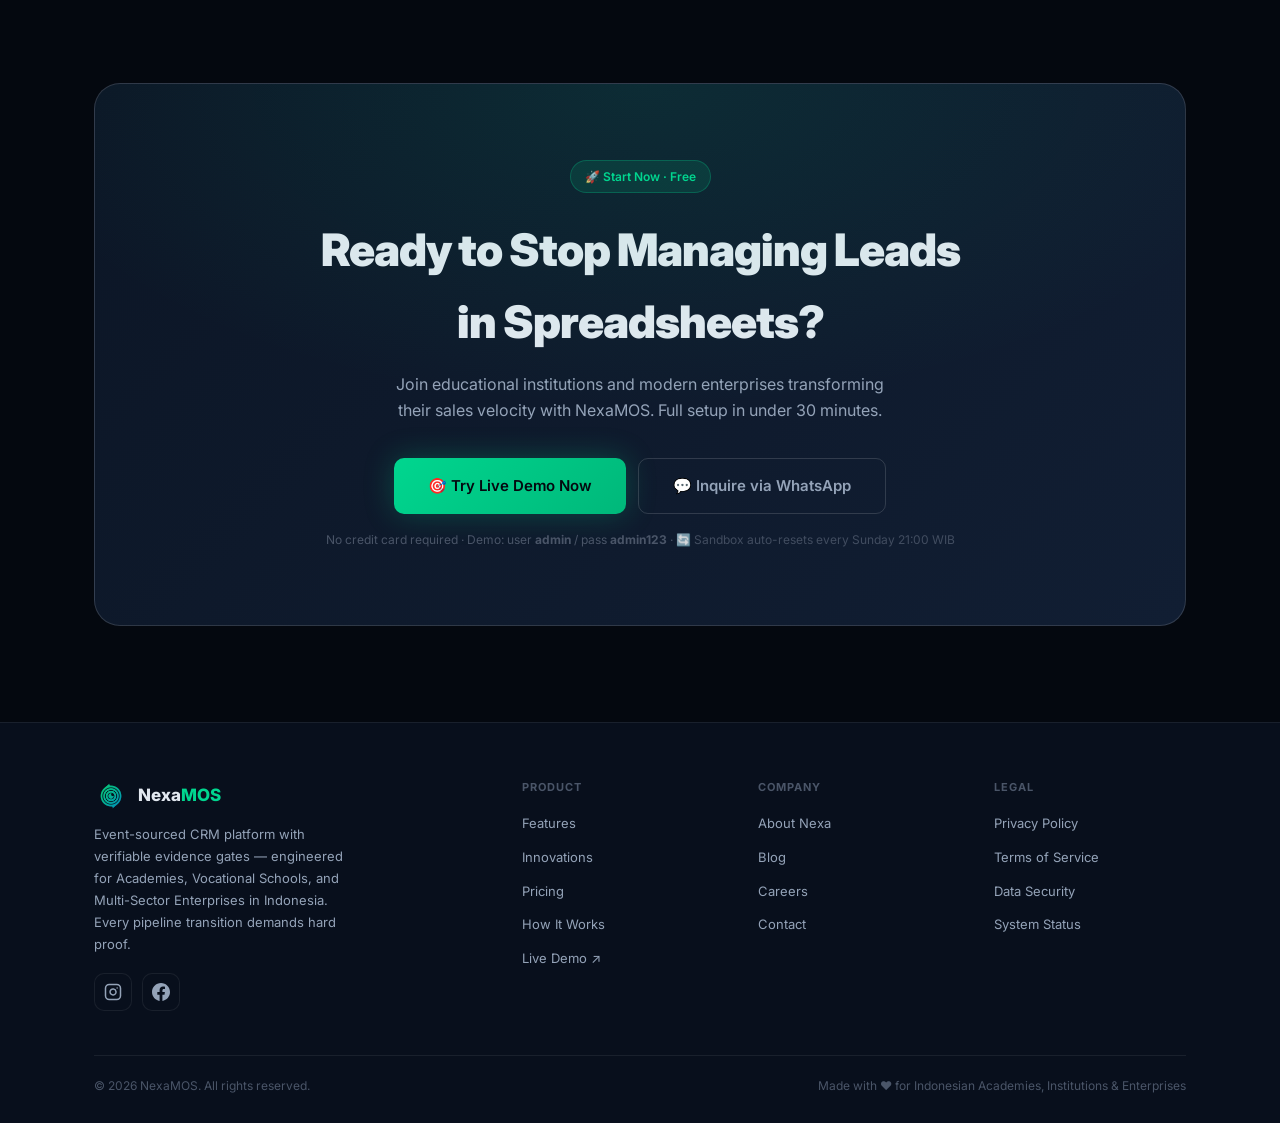
==== commit 115dad02: "feat(blog): enable live dynamic blog post sync and remove shadowing static articles.json" ====
--- a/index.html
+++ b/index.html
@@ -4301,6 +4301,19 @@
     // ── Dynamic Blog Highlight Loader ──
     const FALLBACK_BLOG_ARTICLES = [
       {
+        slug: "insight-marketing-output-intelejen-pasar",
+        title: "Enterprise Insight Marketing: Building Actionable Intelligence for Strategic Decision-Making",
+        title_id: "Memahami Output Intelejen Pasar: Membangun Strategi Insight Marketing yang Efektif untuk Segmen Enterprise",
+        dek: "This article explains why enterprise-level marketing insights must move beyond 'content for content' approaches and adopt predictive models with measurable KPIs to deliver actionable intelligence.",
+        dek_id: "Artikel ini menjelaskan bagaimana insight marketing enterprise harus melewati pendekatan 'content for content' dan mengadopsi model predictive serta KPI yang terukur untuk menghasilkan actionable intelligence.",
+        territory: "INTELLIGENCE",
+        articleType: "ANALYSIS",
+        url: "/blog/insight-marketing-output-intelejen-pasar",
+        heroImageUrl: "https://nexamos-blog.vercel.app/images/hero-insight-marketing-output-intelejen-pasar.webp",
+        author: { name: "Tim Riset & Rekayasa NexaMOS" },
+        publishedAt: "2026-09-17T05:32:55.371Z"
+      },
+      {
         slug: "intelijen-pasar-dan-kompetitif-pemilik-bisnis-harus-pahami",
         title: "Mastering Market Intelligence: A Practical Guide for Business Owners",
         title_id: "Memahami Intelijen Pasar & Kompetitif: Panduan Praktis bagi Pemilik Bisnis",
@@ -4325,19 +4338,6 @@
         heroImageUrl: "https://nexamos-blog.vercel.app/images/hero-cara-mengkonversi-lead-jadi-prospek.webp",
         author: { name: "Tim Riset & Rekayasa NexaMOS" },
         publishedAt: "2026-09-16T11:02:36.383Z"
-      },
-      {
-        slug: "crm-bertenaga-ai-taktik-pemasaran-modern",
-        title: "AI-Powered CRM: Strategic Transformation in Modern Marketing Tactics",
-        title_id: "CRM Berbasis AI: Transformasi Strategis dalam Taktik Pemasaran Modern",
-        dek: "How AI-powered CRM is reshaping marketing operations—from simple automation to a competitive differentiator that redefines business models.",
-        dek_id: "Bagaimana CRM bertenaga AI mengubah operasional pemasaran—dari otomatisasi sederhana menjadi pembeda kompetitif yang mendefinisikan ulang model bisnis.",
-        territory: "TACTICAL",
-        articleType: "ANALYSIS",
-        url: "/blog/crm-bertenaga-ai-taktik-pemasaran-modern",
-        heroImageUrl: "https://nexamos-blog.vercel.app/images/hero-crm-bertenaga-ai-taktik-pemasaran-modern.webp",
-        author: { name: "Tim Riset & Rekayasa NexaMOS" },
-        publishedAt: "2026-09-16T05:25:04.836Z"
       }
     ];
 
@@ -4348,15 +4348,20 @@
         return window._cachedBlogArticles;
       }
 
+      // Query parameter cache-buster agar browser/CDN selalu mengambil feed artikel terbaru
+      const cacheBust = `?t=${Date.now()}`;
       const endpoints = [
+        `https://nexamos-blog.vercel.app/articles.json${cacheBust}`,
+        `/blog/articles.json${cacheBust}`,
+        `/articles.json${cacheBust}`,
+        'https://nexamos-blog.vercel.app/articles.json',
         '/blog/articles.json',
-        '/articles.json',
-        'https://nexamos-blog.vercel.app/articles.json'
+        '/articles.json'
       ];
 
       for (const ep of endpoints) {
         try {
-          const res = await fetch(ep, { cache: 'no-cache' });
+          const res = await fetch(ep, { cache: 'no-store' });
           if (res.ok) {
             const data = await res.json();
             if (Array.isArray(data) && data.length > 0) {
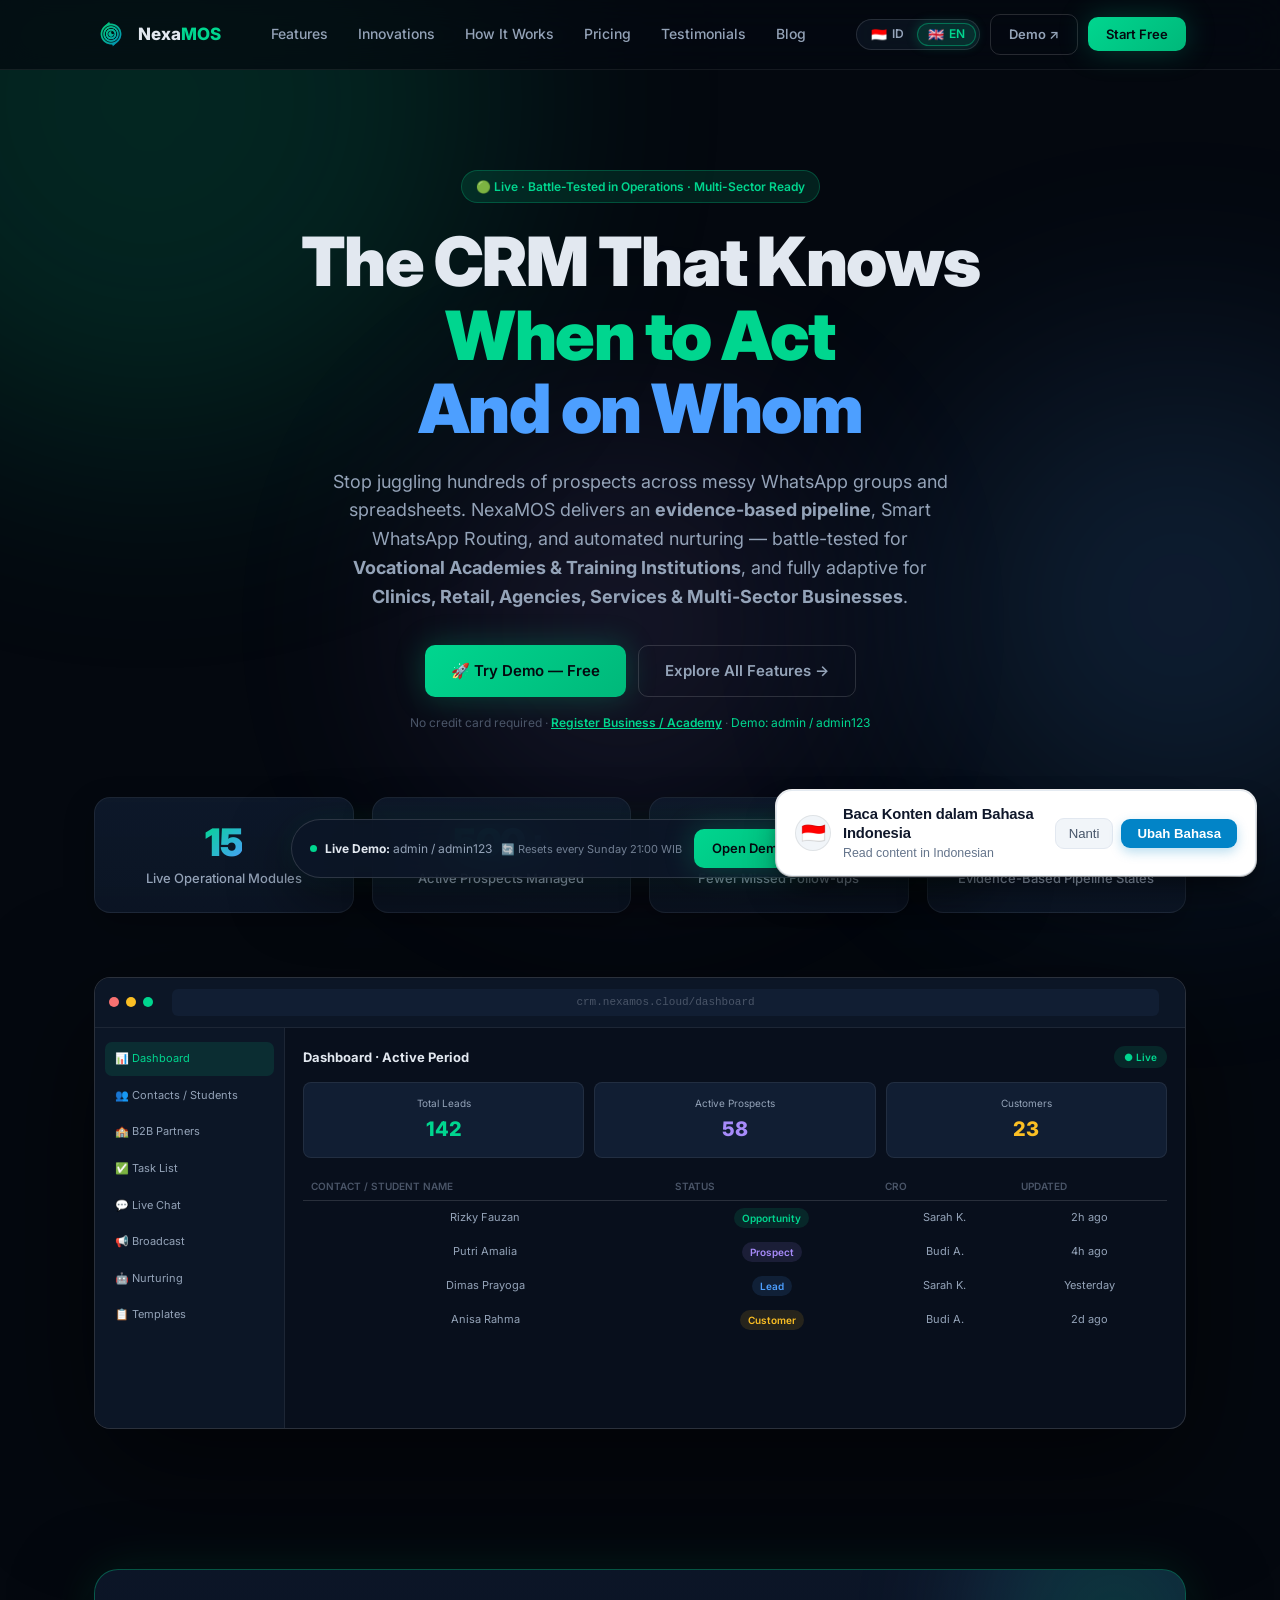
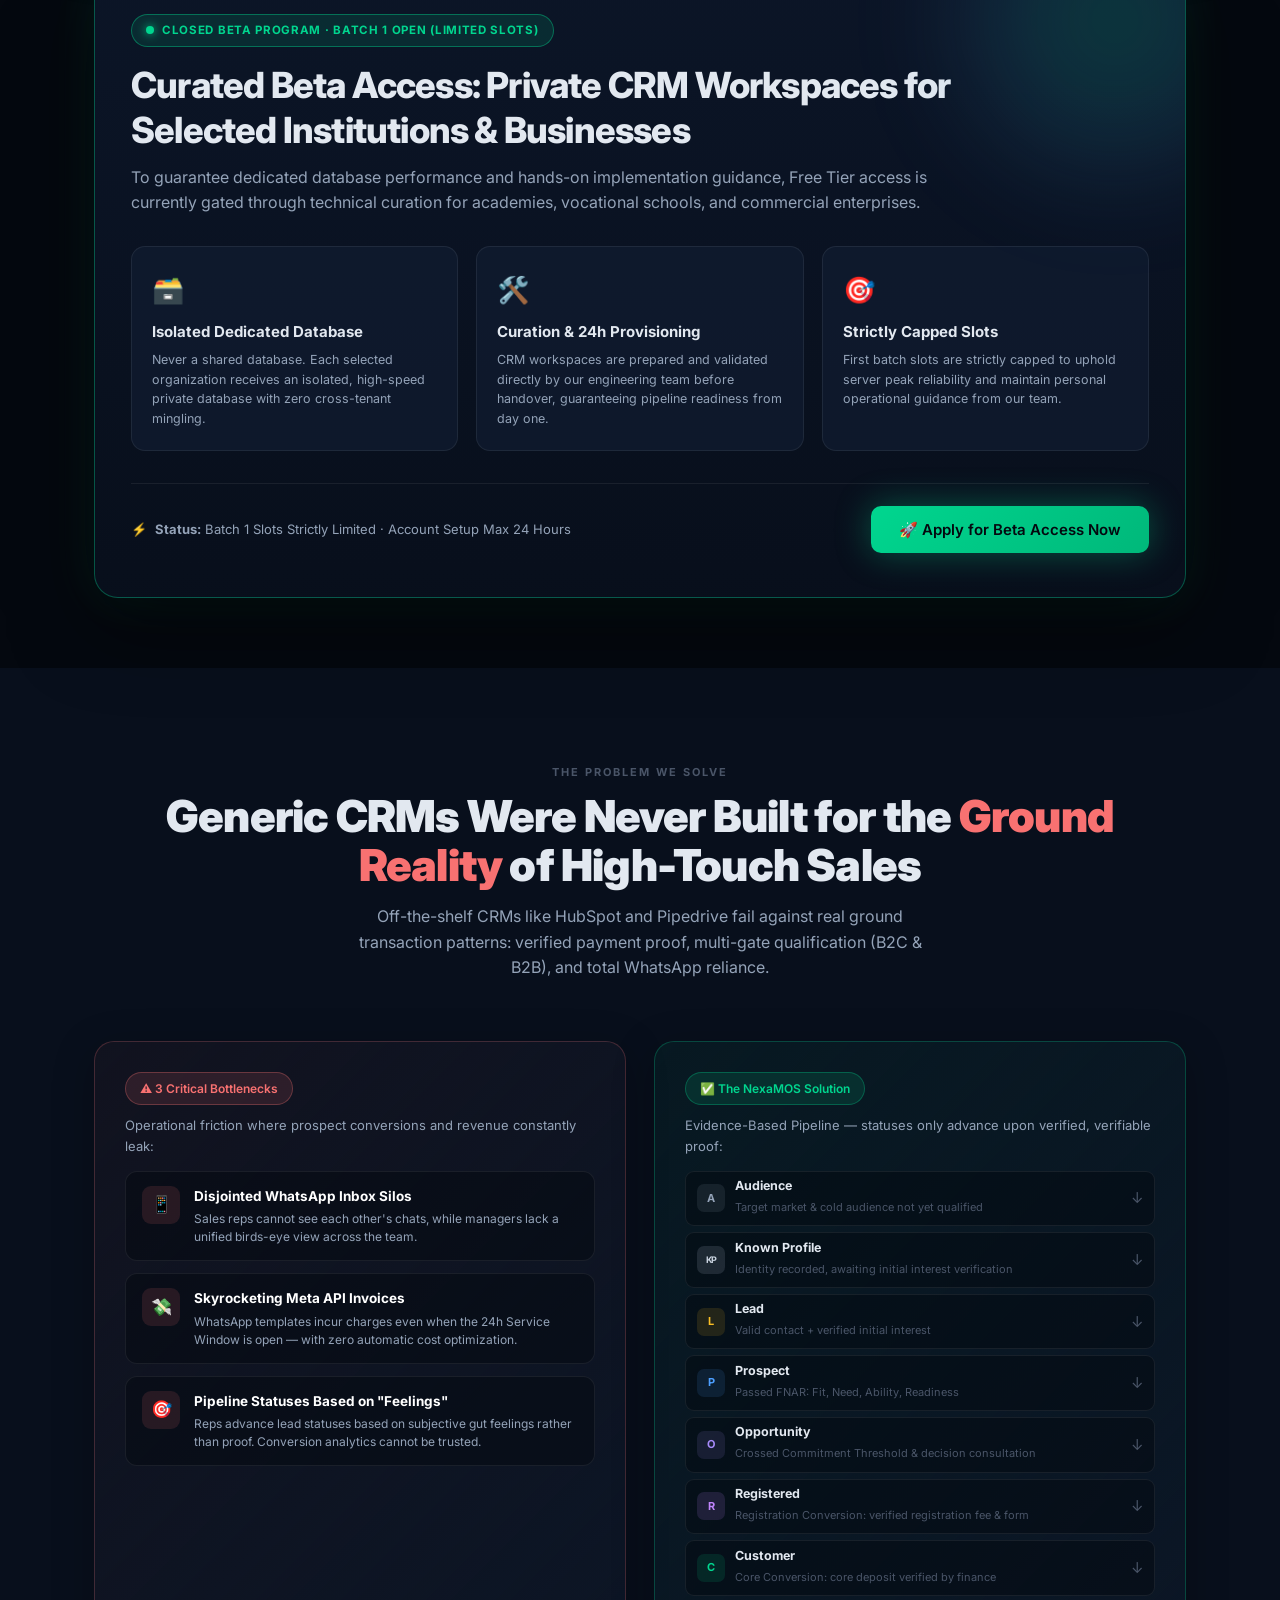
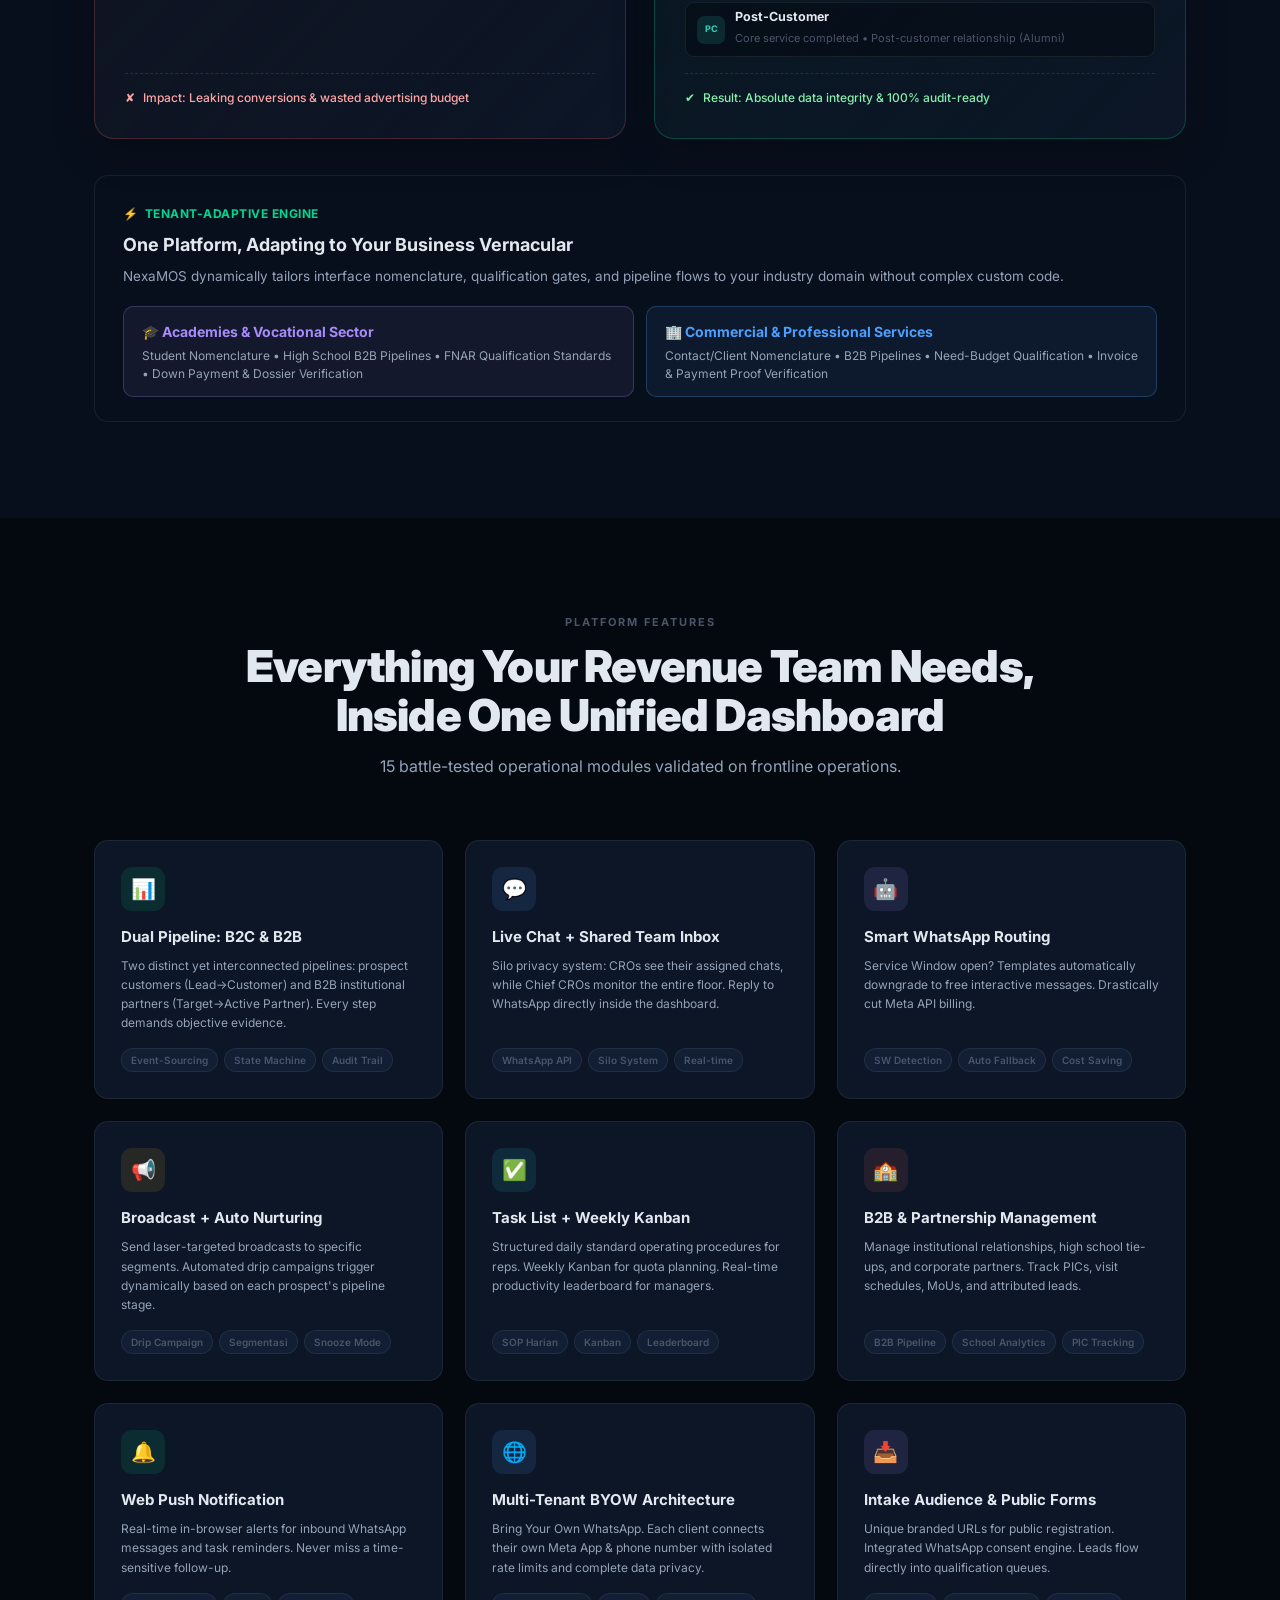
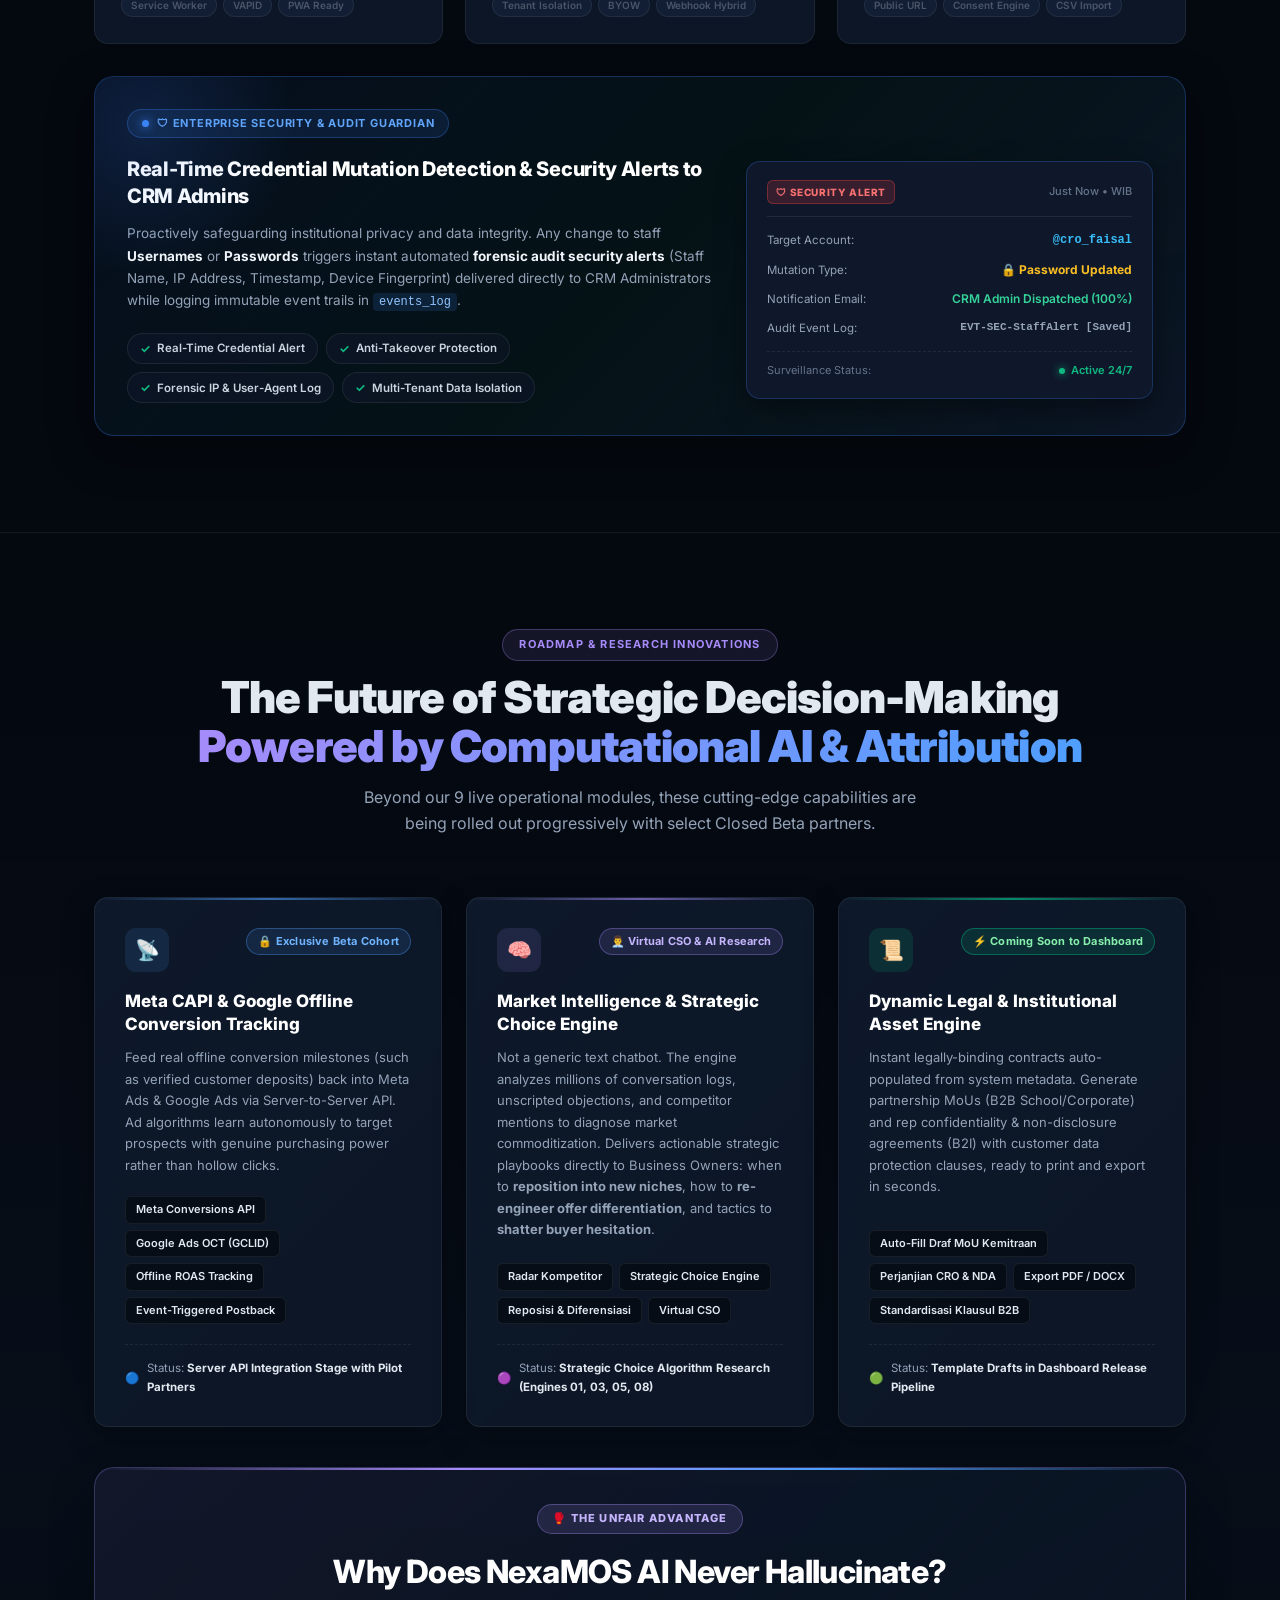
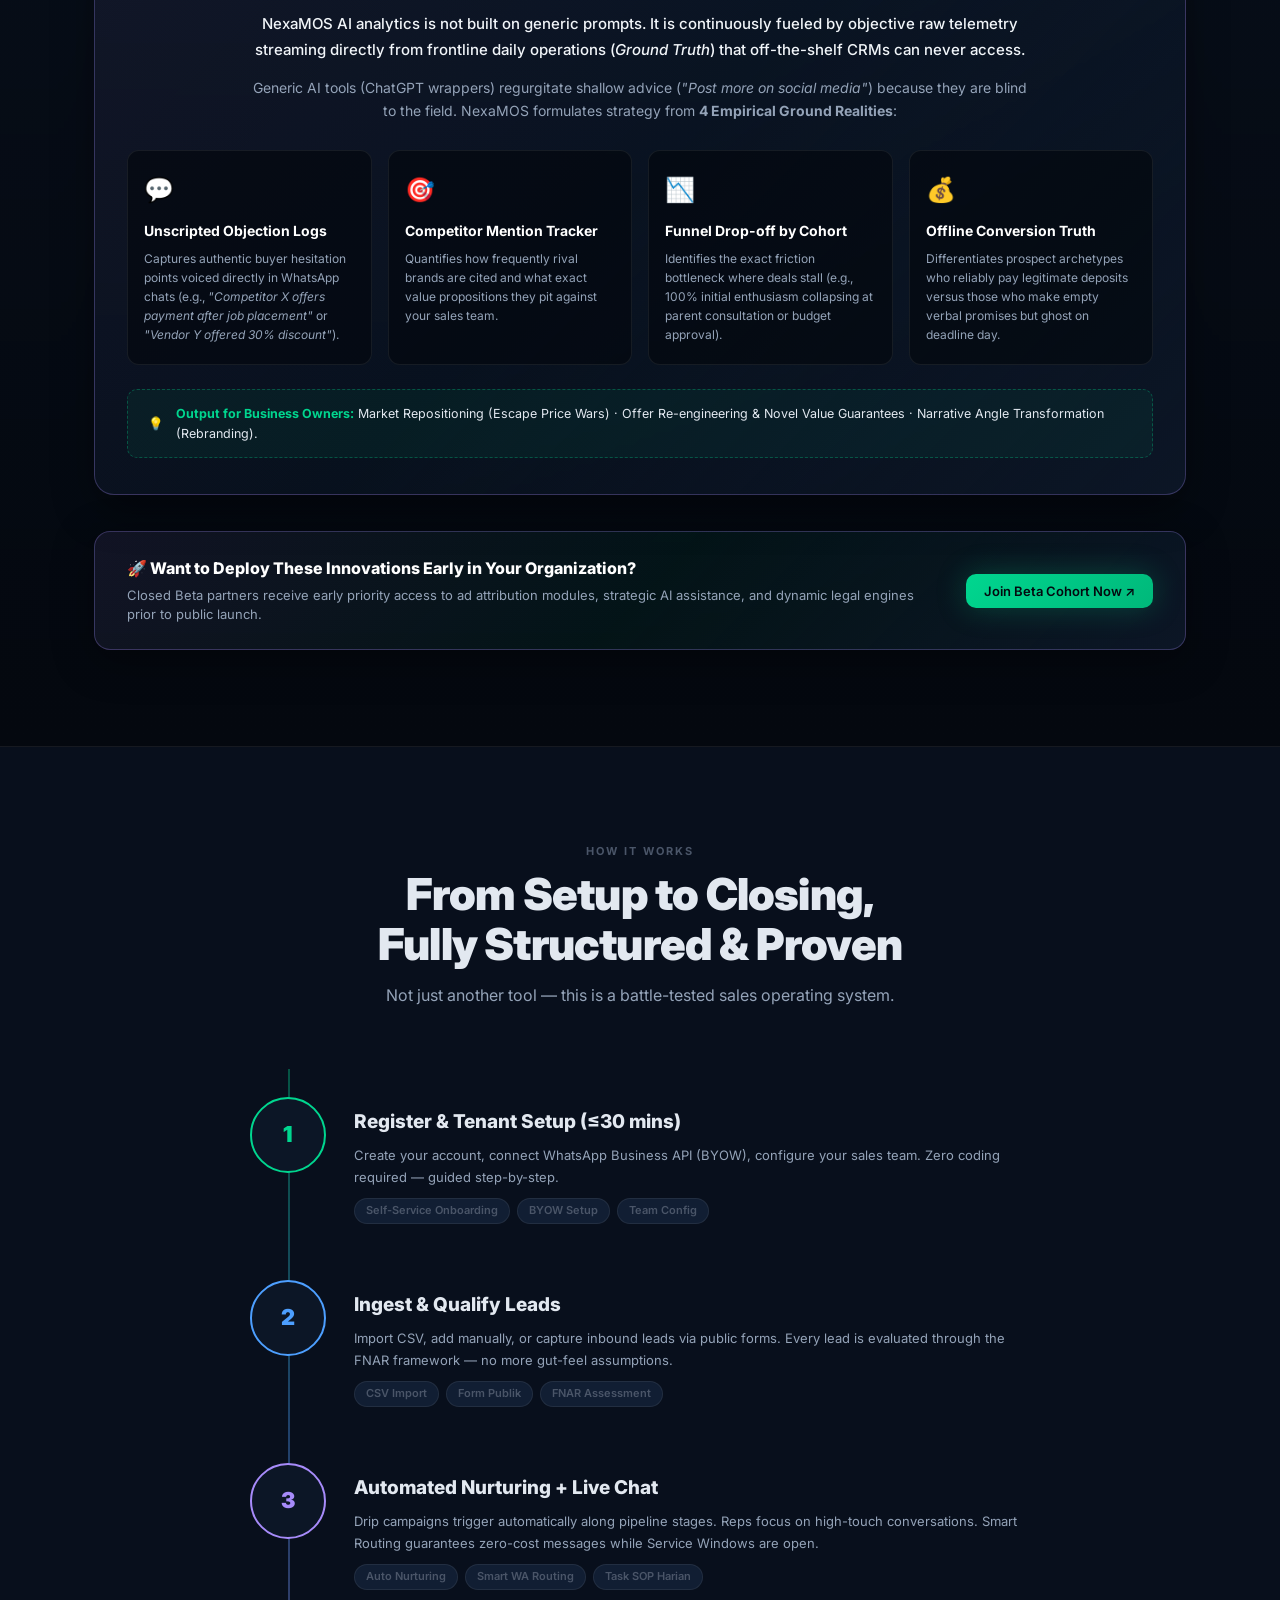
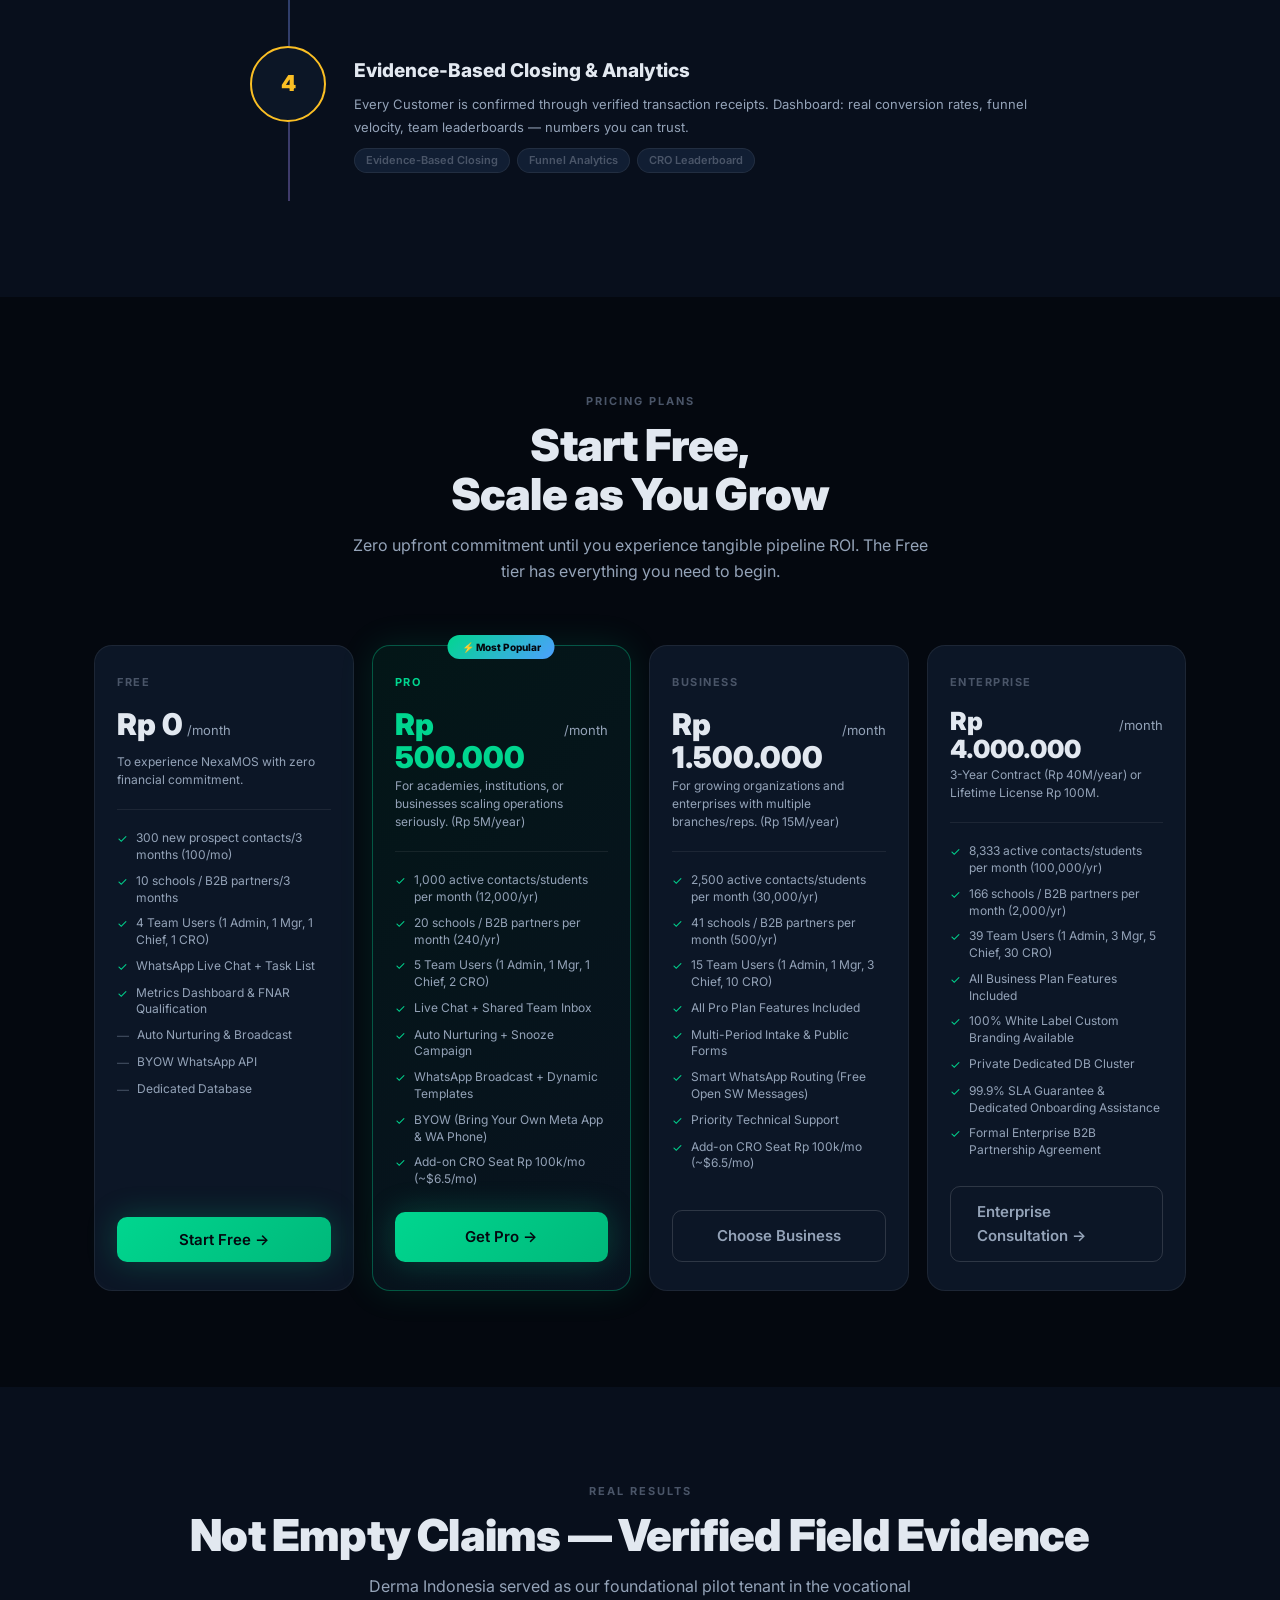
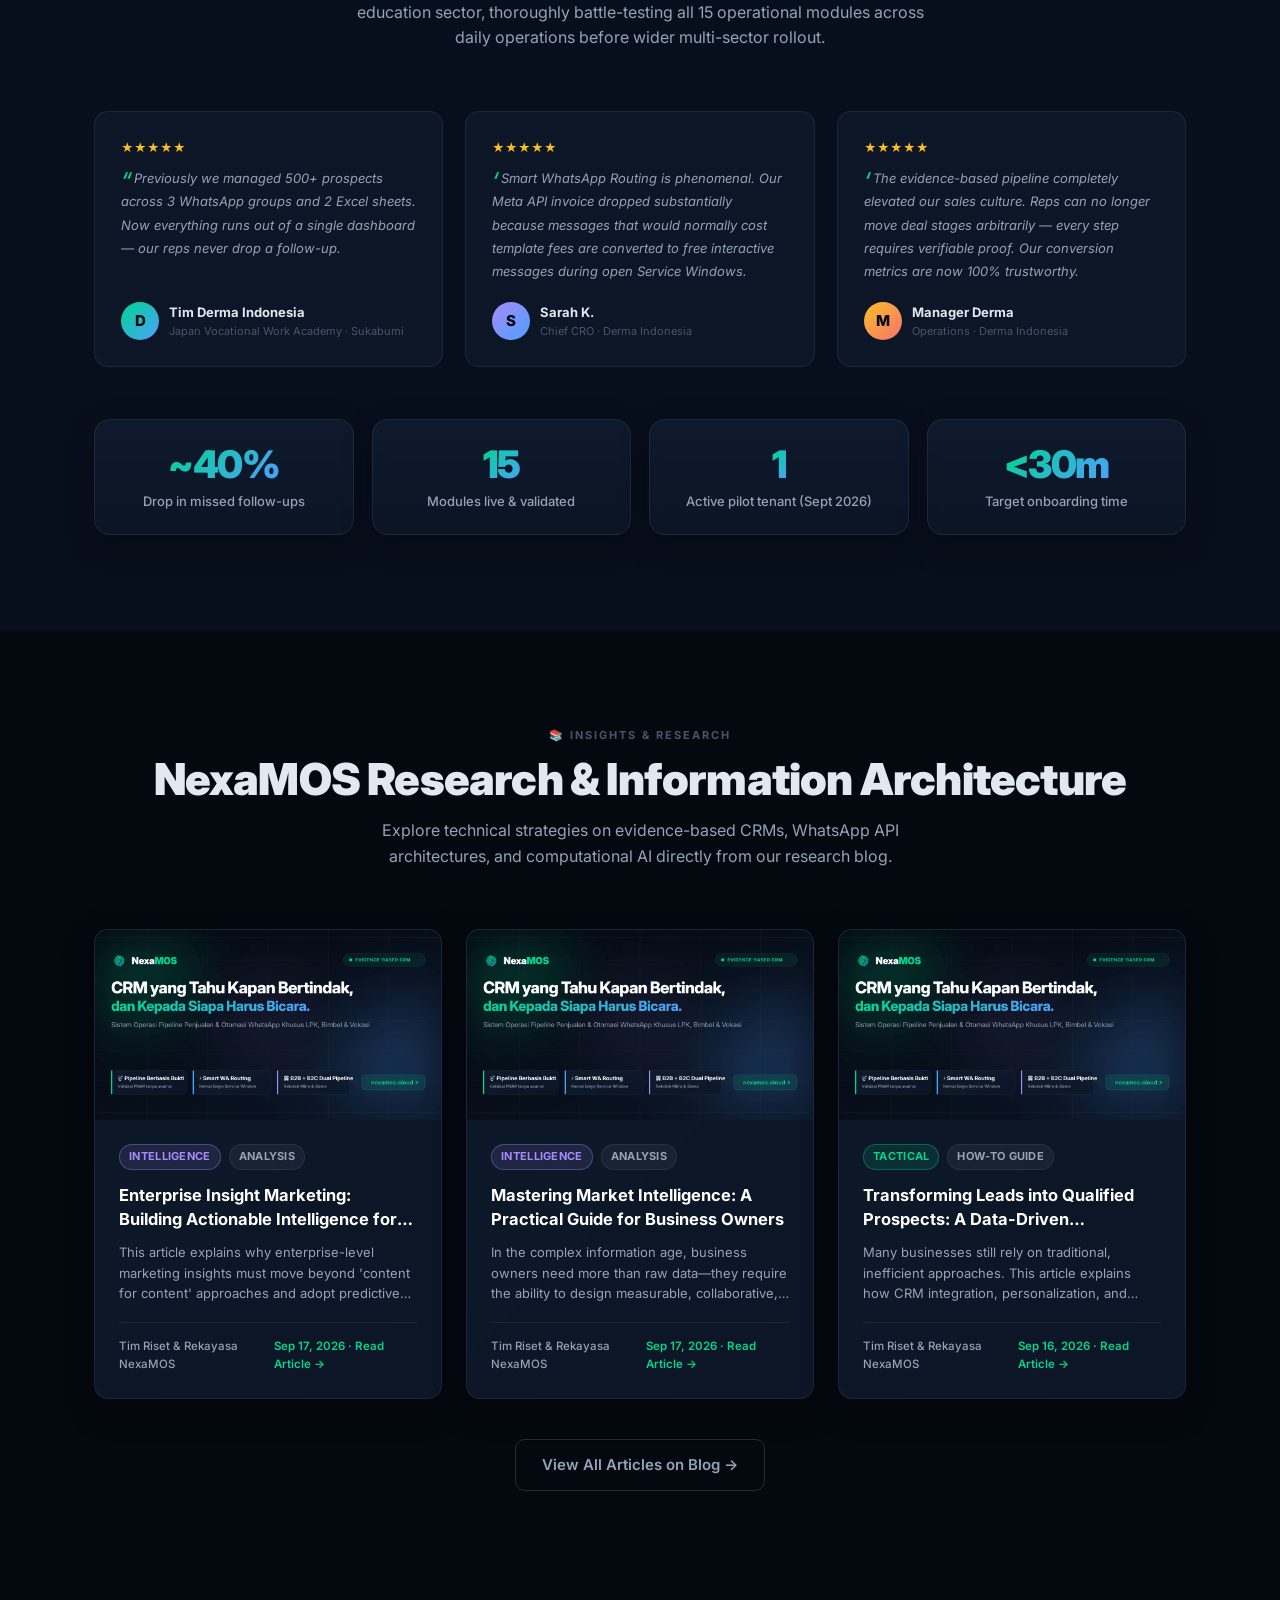
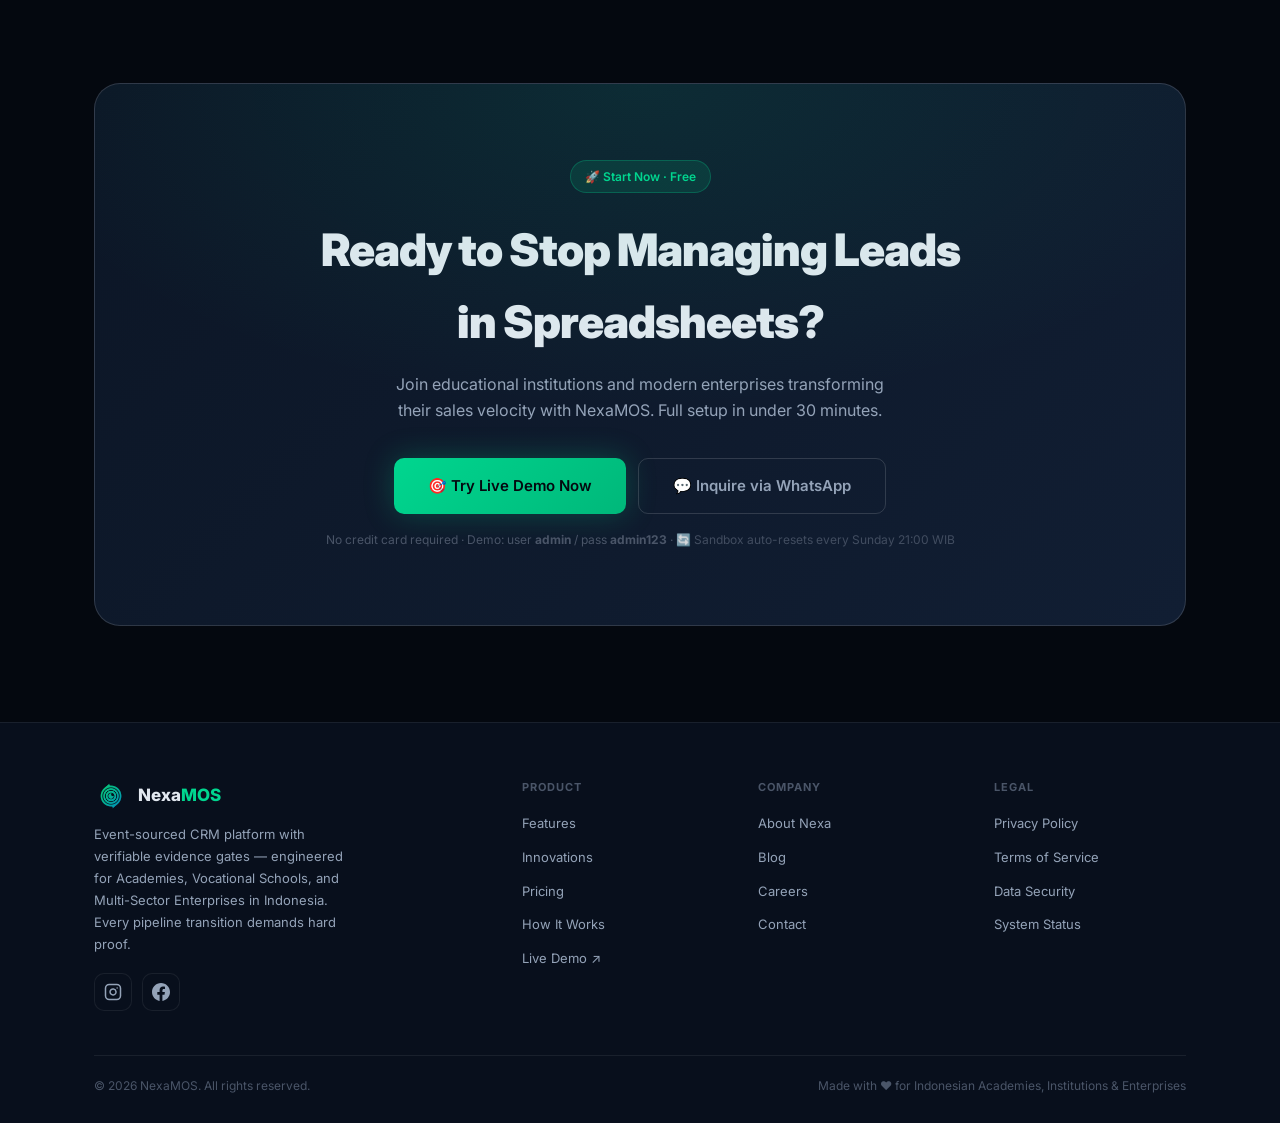
==== commit ef33713e: "feat: add landing page markup, styles, and interactive scripts" ====
--- a/index.html
+++ b/index.html
@@ -112,3278 +112,7 @@
   <link rel="apple-touch-icon" sizes="180x180" href="/apple-touch-icon.png">
   <link rel="shortcut icon" href="/favicon.ico">
   <meta name="theme-color" content="#04080F">
-  <style>
-    *,
-    *::before,
-    *::after {
-      box-sizing: border-box;
-      margin: 0;
-      padding: 0
-    }
-
-    :root {
-      --bg: #04080f;
-      --bg2: #080f1c;
-      --bg3: #0c1626;
-      --bg4: #111e33;
-      --bd: rgba(255, 255, 255, .07);
-      --bdh: rgba(255, 255, 255, .14);
-      --gr: #00d68f;
-      --grd: rgba(0, 214, 143, .12);
-      --bl: #4d9fff;
-      --bld: rgba(77, 159, 255, .12);
-      --pu: #a78bfa;
-      --pud: rgba(167, 139, 250, .12);
-      --am: #fbbf24;
-      --rd: #f87171;
-      --tx: #e2e8f0;
-      --tx2: #94a3b8;
-      --tx3: #4a5568;
-      --mw: 1140px;
-      --r: 14px
-    }
-
-    html {
-      scroll-behavior: smooth
-    }
-
-    body {
-      font-family: 'Inter', -apple-system, sans-serif;
-      background: var(--bg);
-      color: var(--tx);
-      overflow-x: hidden;
-      line-height: 1.6
-    }
-
-    .w {
-      max-width: var(--mw);
-      margin: 0 auto;
-      padding: 0 24px
-    }
-
-    section {
-      padding: 96px 0
-    }
-
-    .blob {
-      position: fixed;
-      border-radius: 50%;
-      filter: blur(130px);
-      pointer-events: none;
-      z-index: 0;
-      opacity: .15
-    }
-
-    .b1 {
-      width: 700px;
-      height: 700px;
-      background: var(--gr);
-      top: -250px;
-      left: -200px
-    }
-
-    .b2 {
-      width: 500px;
-      height: 500px;
-      background: var(--bl);
-      bottom: 5%;
-      right: -150px
-    }
-
-    .b3 {
-      width: 350px;
-      height: 350px;
-      background: var(--pu);
-      top: 50%;
-      left: 35%
-    }
-
-    .btn {
-      display: inline-flex;
-      align-items: center;
-      gap: 8px;
-      padding: 13px 26px;
-      border-radius: 10px;
-      font-size: 15px;
-      font-weight: 600;
-      cursor: pointer;
-      text-decoration: none;
-      transition: all .25s;
-      border: none;
-      font-family: inherit
-    }
-
-    .bp {
-      background: linear-gradient(135deg, var(--gr), #00b87a);
-      color: #04080f;
-      box-shadow: 0 0 30px rgba(0, 214, 143, .25)
-    }
-
-    .bp:hover {
-      transform: translateY(-2px);
-      box-shadow: 0 0 48px rgba(0, 214, 143, .4)
-    }
-
-    .bg {
-      background: transparent;
-      color: var(--tx2);
-      border: 1px solid var(--bdh)
-    }
-
-    .bg:hover {
-      background: var(--bg4);
-      color: var(--tx)
-    }
-
-    .bsm {
-      padding: 9px 18px;
-      font-size: 13px
-    }
-
-    .tag {
-      display: inline-flex;
-      align-items: center;
-      gap: 6px;
-      background: var(--grd);
-      color: var(--gr);
-      border: 1px solid rgba(0, 214, 143, .25);
-      padding: 6px 14px;
-      border-radius: 999px;
-      font-size: 12px;
-      font-weight: 600
-    }
-
-    .fu {
-      opacity: 0;
-      transform: translateY(26px);
-      transition: opacity .6s, transform .6s
-    }
-
-    .fu.vis {
-      opacity: 1;
-      transform: none
-    }
-
-    nav {
-      position: fixed;
-      top: 0;
-      left: 0;
-      right: 0;
-      z-index: 1000;
-      padding: 14px 0;
-      background: rgba(4, 8, 15, .75);
-      backdrop-filter: blur(20px) saturate(180%);
-      border-bottom: 1px solid var(--bd);
-      transition: background .3s
-    }
-
-    .ni {
-      display: flex;
-      align-items: center;
-      justify-content: space-between;
-      max-width: var(--mw);
-      margin: 0 auto;
-      padding: 0 24px
-    }
-
-    .logo {
-      display: flex;
-      align-items: center;
-      gap: 10px;
-      text-decoration: none
-    }
-
-    .lm {
-      width: 34px;
-      height: 34px;
-      border-radius: 8px;
-      display: block;
-      object-fit: contain;
-      flex-shrink: 0
-    }
-
-    .lt {
-      font-size: 17px;
-      font-weight: 800;
-      color: var(--tx)
-    }
-
-    .lt span {
-      color: var(--gr)
-    }
-
-    .nl {
-      display: flex;
-      gap: 4px
-    }
-
-    .nl a {
-      color: var(--tx2);
-      text-decoration: none;
-      padding: 7px 13px;
-      border-radius: 8px;
-      font-size: 14px;
-      font-weight: 500;
-      transition: all .2s
-    }
-
-    .nl a:hover {
-      color: var(--tx);
-      background: var(--bg4)
-    }
-
-    .ne {
-      display: flex;
-      align-items: center;
-      gap: 10px
-    }
-
-    /* Language Switcher Styling */
-    .lang-switch-wrap {
-      display: inline-flex;
-      align-items: center;
-      background: rgba(14, 23, 38, 0.7);
-      border: 1px solid rgba(255, 255, 255, 0.12);
-      border-radius: 20px;
-      padding: 3px;
-      backdrop-filter: blur(12px);
-      gap: 2px;
-      user-select: none;
-    }
-
-    .lang-btn {
-      display: inline-flex;
-      align-items: center;
-      gap: 5px;
-      background: transparent;
-      border: 1px solid transparent;
-      border-radius: 16px;
-      padding: 4px 10px;
-      font-size: 12px;
-      font-weight: 600;
-      color: var(--tx2);
-      cursor: pointer;
-      font-family: inherit;
-      transition: all 0.2s cubic-bezier(0.4, 0, 0.2, 1);
-      line-height: 1;
-    }
-
-    .lang-btn:hover {
-      color: var(--tx);
-      background: rgba(255, 255, 255, 0.05);
-    }
-
-    .lang-btn.active {
-      background: rgba(0, 214, 143, 0.15);
-      border-color: rgba(0, 214, 143, 0.4);
-      color: var(--gr);
-      box-shadow: 0 0 12px rgba(0, 214, 143, 0.25);
-    }
-
-    .lang-btn .lang-flag {
-      font-size: 13px;
-      line-height: 1;
-    }
-
-    .nav-mob-actions {
-      display: none;
-      align-items: center;
-      gap: 10px;
-    }
-
-    .mm-lang-row {
-      display: flex;
-      align-items: center;
-      justify-content: space-between;
-      padding: 14px 0;
-      border-bottom: 1px solid var(--bd);
-      margin-bottom: 8px;
-    }
-
-    .mm-lang-label {
-      font-size: 14px;
-      font-weight: 600;
-      color: var(--tx2);
-    }
-
-    .hb {
-      display: none;
-      align-items: center;
-      justify-content: center;
-      background: none;
-      border: 1px solid var(--bdh);
-      border-radius: 8px;
-      width: 36px;
-      height: 36px;
-      padding: 0;
-      cursor: pointer;
-      color: var(--tx2);
-      font-size: 18px;
-      line-height: 1;
-      font-family: inherit;
-      transition: all .2s;
-    }
-
-    .hb:hover {
-      color: var(--tx);
-      border-color: var(--bd);
-      background: var(--bg4);
-    }
-
-    .mm {
-      display: none;
-      position: fixed;
-      inset: 0;
-      z-index: 999;
-      background: var(--bg);
-      flex-direction: column;
-      padding: 80px 24px 24px;
-      gap: 4px
-    }
-
-    .mm.open {
-      display: flex
-    }
-
-    .mm a:not(.btn):not(.logo) {
-      color: var(--tx);
-      text-decoration: none;
-      font-size: 18px;
-      font-weight: 600;
-      padding: 14px 0;
-      border-bottom: 1px solid var(--bd);
-      transition: color .2s;
-    }
-
-    .mm a:not(.btn):not(.logo):hover {
-      color: var(--gr);
-    }
-
-    .mm .btn {
-      width: 100%;
-      justify-content: center;
-      text-align: center;
-      padding: 13px 24px;
-      font-size: 15px;
-      font-weight: 600;
-      border-radius: 10px;
-      box-sizing: border-box;
-    }
-
-    #hero {
-      padding: 170px 0 110px;
-      position: relative;
-      z-index: 1;
-      text-align: center
-    }
-
-    .ht {
-      font-size: clamp(34px, 5.5vw, 68px);
-      font-weight: 900;
-      line-height: 1.08;
-      letter-spacing: -1.5px;
-      margin-bottom: 22px
-    }
-
-    .ht .g {
-      color: var(--gr)
-    }
-
-    .ht .b {
-      color: var(--bl)
-    }
-
-    .hs {
-      font-size: clamp(15px, 1.8vw, 18px);
-      color: var(--tx2);
-      max-width: 620px;
-      margin: 0 auto 34px
-    }
-
-    .hc {
-      display: flex;
-      gap: 12px;
-      justify-content: center;
-      flex-wrap: wrap
-    }
-
-    .hn {
-      margin-top: 16px;
-      font-size: 12px;
-      color: var(--tx3)
-    }
-
-    .hn a {
-      color: var(--gr);
-      text-decoration: none
-    }
-
-    .sr {
-      display: grid;
-      grid-template-columns: repeat(4, 1fr);
-      gap: 18px;
-      width: 100%;
-      margin-top: 64px;
-    }
-
-    .sc {
-      background: linear-gradient(180deg, rgba(17, 30, 51, 0.75) 0%, rgba(12, 22, 38, 0.9) 100%);
-      border: 1px solid var(--bd);
-      border-radius: 16px;
-      padding: 24px 18px;
-      transition: transform .3s cubic-bezier(0.16, 1, 0.3, 1), border-color .3s, box-shadow .3s;
-      position: relative;
-      overflow: hidden;
-      display: flex;
-      flex-direction: column;
-      align-items: center;
-      justify-content: center;
-      box-shadow: 0 10px 30px rgba(0, 0, 0, 0.25);
-      height: 100%;
-    }
-
-    .sc::before {
-      content: '';
-      position: absolute;
-      top: 0;
-      left: 15%;
-      right: 15%;
-      height: 1px;
-      background: linear-gradient(90deg, transparent, rgba(0, 214, 143, 0.4), transparent);
-      opacity: 0;
-      transition: opacity .3s;
-    }
-
-    .sc:hover {
-      transform: translateY(-4px);
-      border-color: rgba(0, 214, 143, 0.35);
-      box-shadow: 0 20px 45px rgba(0, 0, 0, 0.4), 0 0 25px rgba(0, 214, 143, 0.12);
-    }
-
-    .sc:hover::before {
-      opacity: 1;
-    }
-
-    .sn {
-      font-size: clamp(30px, 3vw, 38px);
-      font-weight: 900;
-      letter-spacing: -1.5px;
-      line-height: 1.1;
-      background: linear-gradient(135deg, var(--gr), var(--bl));
-      -webkit-background-clip: text;
-      -webkit-text-fill-color: transparent;
-      background-clip: text;
-      margin-bottom: 6px;
-    }
-
-    .sl2 {
-      font-size: 13px;
-      font-weight: 500;
-      color: var(--tx2);
-      line-height: 1.4;
-      white-space: normal;
-    }
-
-    .mk {
-      width: 100%;
-      max-width: 100%;
-      margin: 64px auto 0;
-    }
-
-    .mf {
-      background: var(--bg2);
-      border: 1px solid var(--bdh);
-      border-radius: 16px;
-      overflow: hidden;
-      box-shadow: 0 40px 120px rgba(0, 0, 0, .6)
-    }
-
-    .mb {
-      background: var(--bg3);
-      padding: 11px 14px;
-      display: flex;
-      align-items: center;
-      gap: 7px;
-      border-bottom: 1px solid var(--bd)
-    }
-
-    .dt {
-      width: 10px;
-      height: 10px;
-      border-radius: 50%
-    }
-
-    .dr {
-      background: #f87171
-    }
-
-    .dy {
-      background: #fbbf24
-    }
-
-    .dg {
-      background: var(--gr)
-    }
-
-    .mu {
-      flex: 1;
-      background: var(--bg4);
-      border-radius: 6px;
-      padding: 5px 12px;
-      font-size: 11px;
-      color: var(--tx3);
-      font-family: monospace;
-      margin: 0 12px
-    }
-
-    .mbd {
-      display: grid;
-      grid-template-columns: 190px 1fr;
-      height: 400px
-    }
-
-    .ms {
-      background: var(--bg3);
-      border-right: 1px solid var(--bd);
-      padding: 14px 10px;
-      display: flex;
-      flex-direction: column;
-      gap: 3px
-    }
-
-    .mn {
-      display: flex;
-      align-items: center;
-      gap: 8px;
-      padding: 8px 10px;
-      border-radius: 7px;
-      font-size: 11px;
-      color: var(--tx2)
-    }
-
-    .mn.a {
-      background: var(--grd);
-      color: var(--gr)
-    }
-
-    .mc {
-      padding: 18px;
-      overflow: hidden
-    }
-
-    .mch {
-      display: flex;
-      justify-content: space-between;
-      align-items: center;
-      margin-bottom: 14px
-    }
-
-    .mct {
-      font-size: 13px;
-      font-weight: 700
-    }
-
-    .mcb {
-      background: var(--grd);
-      color: var(--gr);
-      padding: 3px 10px;
-      border-radius: 99px;
-      font-size: 10px;
-      font-weight: 600
-    }
-
-    .mcc {
-      display: grid;
-      grid-template-columns: repeat(3, 1fr);
-      gap: 10px;
-      margin-bottom: 14px
-    }
-
-    .mcard {
-      background: var(--bg4);
-      border: 1px solid var(--bd);
-      border-radius: 8px;
-      padding: 12px
-    }
-
-    .mcard .ml {
-      font-size: 10px;
-      color: var(--tx2)
-    }
-
-    .mcard .mv {
-      font-size: 20px;
-      font-weight: 800;
-      color: var(--gr);
-      margin-top: 2px
-    }
-
-    .mv2 {
-      color: var(--pu) !important
-    }
-
-    .mv3 {
-      color: var(--am) !important
-    }
-
-    table.t {
-      width: 100%;
-      border-collapse: collapse
-    }
-
-    table.t th {
-      text-align: left;
-      font-size: 10px;
-      color: var(--tx3);
-      font-weight: 600;
-      text-transform: uppercase;
-      padding: 6px 8px;
-      border-bottom: 1px solid var(--bd)
-    }
-
-    table.t td {
-      padding: 7px 8px;
-      font-size: 11px;
-      color: var(--tx2)
-    }
-
-    .p {
-      display: inline-block;
-      padding: 2px 8px;
-      border-radius: 99px;
-      font-size: 10px;
-      font-weight: 600
-    }
-
-    .pl {
-      background: var(--bld);
-      color: var(--bl)
-    }
-
-    .pp {
-      background: var(--pud);
-      color: var(--pu)
-    }
-
-    .po {
-      background: var(--grd);
-      color: var(--gr)
-    }
-
-    .pc2 {
-      background: rgba(251, 191, 36, .12);
-      color: var(--am)
-    }
-
-    .sh {
-      text-align: center;
-      margin-bottom: 60px
-    }
-
-    .sl3 {
-      font-size: 11px;
-      font-weight: 700;
-      letter-spacing: 2px;
-      text-transform: uppercase;
-      color: var(--tx3);
-      margin-bottom: 10px
-    }
-
-    .st {
-      font-size: clamp(26px, 3.5vw, 44px);
-      font-weight: 900;
-      letter-spacing: -.8px;
-      line-height: 1.12;
-      margin-bottom: 14px
-    }
-
-    .ss {
-      font-size: 16px;
-      color: var(--tx2);
-      max-width: 580px
-    }
-
-    .sh .ss {
-      margin: 0 auto
-    }
-
-    #problem {
-      background: var(--bg2);
-      position: relative;
-      z-index: 1
-    }
-
-    .pg {
-      display: grid;
-      grid-template-columns: 1fr 1fr;
-      gap: 28px;
-      align-items: stretch;
-    }
-
-    .prob-box {
-      background: linear-gradient(135deg, rgba(248, 113, 113, .04), var(--bg3));
-      border: 1px solid rgba(248, 113, 113, .22);
-      border-radius: 20px;
-      padding: 30px;
-      display: flex;
-      flex-direction: column;
-      height: 100%;
-      box-shadow: 0 10px 40px rgba(0, 0, 0, .25);
-    }
-
-    .tag-red {
-      background: rgba(248, 113, 113, .12);
-      color: var(--rd);
-      border-color: rgba(248, 113, 113, .3);
-    }
-
-    .tag-green {
-      background: var(--grd);
-      color: var(--gr);
-      border-color: rgba(0, 214, 143, .3);
-    }
-
-    .pl2 {
-      display: flex;
-      flex-direction: column;
-      gap: 12px;
-      flex-grow: 1;
-      margin-bottom: 16px;
-    }
-
-    .pai {
-      display: flex;
-      gap: 14px;
-      align-items: flex-start;
-      background: rgba(4, 8, 15, .45);
-      border: 1px solid var(--bd);
-      border-radius: 12px;
-      padding: 14px 16px;
-      transition: border-color .3s, transform .2s;
-    }
-
-    .pai:hover {
-      border-color: rgba(248, 113, 113, .4);
-      transform: translateY(-2px);
-    }
-
-    .pio {
-      width: 38px;
-      height: 38px;
-      border-radius: 9px;
-      flex-shrink: 0;
-      background: rgba(248, 113, 113, .12);
-      display: flex;
-      align-items: center;
-      justify-content: center;
-      font-size: 17px;
-    }
-
-    .pai h4 {
-      font-size: 13.5px;
-      font-weight: 700;
-      margin-bottom: 3px;
-      color: #fff;
-    }
-
-    .pai p {
-      font-size: 12px;
-      color: var(--tx2);
-      line-height: 1.5;
-    }
-
-    .sol {
-      background: linear-gradient(135deg, rgba(0, 214, 143, .05), var(--bg3));
-      border: 1px solid rgba(0, 214, 143, .25);
-      border-radius: 20px;
-      padding: 30px;
-      display: flex;
-      flex-direction: column;
-      height: 100%;
-      box-shadow: 0 10px 40px rgba(0, 0, 0, .25);
-    }
-
-    .pipe {
-      display: flex;
-      flex-direction: column;
-      gap: 6px;
-      flex-grow: 1;
-      margin-bottom: 16px;
-    }
-
-    .ps {
-      display: flex;
-      align-items: center;
-      gap: 10px;
-      padding: 6.5px 11px;
-      background: rgba(4, 8, 15, .45);
-      border: 1px solid var(--bd);
-      border-radius: 9px;
-      transition: border-color .2s, transform .15s;
-    }
-
-    .ps:hover {
-      border-color: var(--bdh);
-      transform: translateX(2px);
-    }
-
-    .pb {
-      width: 28px;
-      height: 28px;
-      border-radius: 7px;
-      display: flex;
-      align-items: center;
-      justify-content: center;
-      font-size: 11px;
-      font-weight: 700;
-      flex-shrink: 0;
-    }
-
-    .pb.a {
-      background: rgba(148, 163, 184, .12);
-      color: #94a3b8;
-    }
-
-    .pb.kp {
-      background: rgba(148, 163, 184, .18);
-      color: #cbd5e1;
-      font-size: 9px;
-      letter-spacing: -0.5px;
-    }
-
-    .pb.l {
-      background: rgba(251, 191, 36, .12);
-      color: var(--am);
-    }
-
-    .pb.p {
-      background: var(--bld);
-      color: var(--bl);
-    }
-
-    .pb.o {
-      background: var(--pud);
-      color: var(--pu);
-    }
-
-    .pb.r {
-      background: rgba(192, 132, 252, .14);
-      color: #c084fc;
-    }
-
-    .pb.c {
-      background: var(--grd);
-      color: var(--gr);
-    }
-
-    .pb.pc {
-      background: rgba(45, 212, 191, .14);
-      color: #2dd4bf;
-      font-size: 9px;
-      letter-spacing: -0.5px;
-    }
-
-    .pb.d {
-      background: rgba(34, 211, 238, .12);
-      color: #22d3ee;
-    }
-
-    .pi h5 {
-      font-size: 12.5px;
-      font-weight: 700;
-      line-height: 1.2;
-    }
-
-    .pi small {
-      font-size: 11px;
-      color: var(--tx3);
-      line-height: 1.3;
-    }
-
-    .pa {
-      color: var(--tx3);
-      font-size: 15px;
-      margin-left: auto;
-    }
-
-    .box-foot {
-      margin-top: auto;
-      padding-top: 14px;
-      border-top: 1px dashed var(--bd);
-      font-size: 12px;
-      display: flex;
-      align-items: center;
-      gap: 8px;
-      font-weight: 500;
-    }
-
-    .box-foot-red {
-      border-top-color: rgba(248, 113, 113, .2);
-      color: #fca5a5;
-    }
-
-    .box-foot-green {
-      border-top-color: rgba(0, 214, 143, .2);
-      color: #86efac;
-    }
-
-    #features {
-      position: relative;
-      z-index: 1
-    }
-
-    .fg {
-      display: grid;
-      grid-template-columns: repeat(3, 1fr);
-      gap: 22px;
-      align-items: stretch;
-    }
-
-    .fc {
-      background: var(--bg3);
-      border: 1px solid var(--bd);
-      border-radius: var(--r);
-      padding: 26px;
-      transition: transform .3s, border-color .3s, box-shadow .3s;
-      position: relative;
-      overflow: hidden;
-      display: flex;
-      flex-direction: column;
-      height: 100%;
-    }
-
-    .fc::before {
-      content: '';
-      position: absolute;
-      top: 0;
-      left: 0;
-      right: 0;
-      height: 2px;
-      background: linear-gradient(90deg, transparent, var(--gr), transparent);
-      opacity: 0;
-      transition: opacity .3s
-    }
-
-    .fc:hover {
-      transform: translateY(-5px);
-      border-color: var(--bdh);
-      box-shadow: 0 20px 50px rgba(0, 0, 0, .4)
-    }
-
-    .fc:hover::before {
-      opacity: 1
-    }
-
-    .fi {
-      width: 44px;
-      height: 44px;
-      border-radius: 11px;
-      display: flex;
-      align-items: center;
-      justify-content: center;
-      font-size: 20px;
-      margin-bottom: 14px;
-      flex-shrink: 0;
-    }
-
-    .fi.g {
-      background: var(--grd)
-    }
-
-    .fi.b {
-      background: var(--bld)
-    }
-
-    .fi.pu {
-      background: var(--pud)
-    }
-
-    .fi.a {
-      background: rgba(251, 191, 36, .1)
-    }
-
-    .fi.c {
-      background: rgba(34, 211, 238, .1)
-    }
-
-    .fi.r {
-      background: rgba(248, 113, 113, .1)
-    }
-
-    .ft {
-      font-size: 15px;
-      font-weight: 700;
-      margin-bottom: 7px
-    }
-
-    .fd {
-      font-size: 12px;
-      color: var(--tx2);
-      line-height: 1.6;
-      flex-grow: 1;
-    }
-
-    .fb {
-      display: flex;
-      flex-wrap: wrap;
-      gap: 6px;
-      margin-top: auto;
-      padding-top: 16px;
-    }
-
-    .fbg {
-      font-size: 10px;
-      font-weight: 600;
-      padding: 3px 9px;
-      border-radius: 99px;
-      background: var(--bg4);
-      border: 1px solid var(--bd);
-      color: var(--tx3)
-    }
-
-    /* ================================================================
-       ENTERPRISE SECURITY & AUDIT GUARDIAN BANNER (#features)
-       ================================================================ */
-    .feat-security-banner {
-      margin-top: 32px;
-      background: linear-gradient(135deg, rgba(37, 99, 235, 0.08) 0%, rgba(16, 185, 129, 0.06) 50%, var(--bg3) 100%);
-      border: 1px solid rgba(59, 130, 246, 0.28);
-      border-radius: 20px;
-      padding: 32px;
-      box-shadow: 0 15px 45px rgba(0, 0, 0, 0.35);
-      position: relative;
-      overflow: hidden;
-    }
-
-    .feat-security-banner::before {
-      content: '';
-      position: absolute;
-      top: -100px;
-      left: -100px;
-      width: 300px;
-      height: 300px;
-      background: radial-gradient(circle, rgba(59, 130, 246, 0.15) 0%, transparent 70%);
-      pointer-events: none;
-    }
-
-    .fsb-badge {
-      display: inline-flex;
-      align-items: center;
-      gap: 8px;
-      padding: 5px 14px;
-      border-radius: 99px;
-      background: rgba(59, 130, 246, 0.12);
-      border: 1px solid rgba(59, 130, 246, 0.3);
-      font-size: 11px;
-      font-weight: 700;
-      letter-spacing: 0.8px;
-      color: #60a5fa;
-      text-transform: uppercase;
-      margin-bottom: 18px;
-    }
-
-    .fsb-dot {
-      width: 7px;
-      height: 7px;
-      border-radius: 50%;
-      background: #3b82f6;
-      box-shadow: 0 0 10px #3b82f6;
-      animation: pulse-beacon 2s infinite;
-    }
-
-    @keyframes pulse-beacon {
-
-      0%,
-      100% {
-        opacity: 1;
-        transform: scale(1);
-      }
-
-      50% {
-        opacity: 0.4;
-        transform: scale(0.85);
-      }
-    }
-
-    .fsb-main {
-      display: grid;
-      grid-template-columns: 1.3fr 0.9fr;
-      gap: 32px;
-      align-items: center;
-    }
-
-    .fsb-title {
-      font-size: 20px;
-      font-weight: 800;
-      color: #fff;
-      line-height: 1.35;
-      margin-bottom: 12px;
-      letter-spacing: -0.3px;
-    }
-
-    .fsb-desc {
-      font-size: 13.5px;
-      color: var(--tx2);
-      line-height: 1.65;
-      margin-bottom: 20px;
-    }
-
-    .fsb-desc strong {
-      color: #f1f5f9;
-    }
-
-    .fsb-desc code {
-      font-family: monospace;
-      font-size: 12px;
-      color: #93c5fd;
-      background: rgba(59, 130, 246, 0.15);
-      padding: 2px 6px;
-      border-radius: 4px;
-    }
-
-    .fsb-tags {
-      display: flex;
-      flex-wrap: wrap;
-      gap: 8px;
-    }
-
-    .fsb-tag {
-      display: inline-flex;
-      align-items: center;
-      gap: 6px;
-      font-size: 11.5px;
-      font-weight: 600;
-      padding: 5px 12px;
-      border-radius: 99px;
-      background: rgba(15, 23, 42, 0.6);
-      border: 1px solid rgba(255, 255, 255, 0.08);
-      color: #cbd5e1;
-    }
-
-    .fsb-check {
-      color: #10b981;
-      font-weight: 700;
-      font-size: 12px;
-    }
-
-    .fsb-card-mock {
-      background: #0f172a;
-      border: 1px solid rgba(59, 130, 246, 0.25);
-      border-radius: 14px;
-      padding: 18px 20px;
-      box-shadow: 0 10px 30px rgba(0, 0, 0, 0.4);
-      position: relative;
-    }
-
-    .fsb-card-head {
-      display: flex;
-      align-items: center;
-      justify-content: space-between;
-      border-bottom: 1px solid rgba(255, 255, 255, 0.08);
-      padding-bottom: 12px;
-      margin-bottom: 14px;
-    }
-
-    .fsb-alert-badge {
-      font-size: 10px;
-      font-weight: 800;
-      letter-spacing: 0.6px;
-      background: rgba(239, 68, 68, 0.18);
-      color: #f87171;
-      border: 1px solid rgba(239, 68, 68, 0.35);
-      padding: 3px 8px;
-      border-radius: 6px;
-      display: inline-flex;
-      align-items: center;
-      gap: 5px;
-    }
-
-    .fsb-time {
-      font-size: 11px;
-      color: #64748b;
-      font-weight: 500;
-    }
-
-    .fsb-card-body {
-      display: flex;
-      flex-direction: column;
-      gap: 10px;
-      font-size: 12px;
-    }
-
-    .fsb-card-row {
-      display: flex;
-      justify-content: space-between;
-      align-items: center;
-      gap: 12px;
-    }
-
-    .fsb-clabel {
-      color: #94a3b8;
-      font-size: 11.5px;
-    }
-
-    .fsb-cval {
-      font-weight: 600;
-      color: #f1f5f9;
-      text-align: right;
-    }
-
-    .fsb-cval.highlight {
-      color: #38bdf8;
-      font-family: monospace;
-    }
-
-    .fsb-cval.warn {
-      color: #fbbf24;
-      font-weight: 700;
-    }
-
-    .fsb-cval.success {
-      color: #34d399;
-    }
-
-    .fsb-card-foot {
-      margin-top: 14px;
-      padding-top: 10px;
-      border-top: 1px dashed rgba(255, 255, 255, 0.08);
-      display: flex;
-      align-items: center;
-      justify-content: space-between;
-      font-size: 11px;
-      color: #64748b;
-    }
-
-    .fsb-live-indicator {
-      display: inline-flex;
-      align-items: center;
-      gap: 6px;
-      color: #10b981;
-      font-weight: 600;
-      font-size: 11px;
-    }
-
-    .fsb-live-dot {
-      width: 6px;
-      height: 6px;
-      border-radius: 50%;
-      background: #10b981;
-      box-shadow: 0 0 8px #10b981;
-    }
-
-    #how {
-      background: var(--bg2);
-      position: relative;
-      z-index: 1
-    }
-
-    .tl {
-      position: relative;
-      max-width: 780px;
-      margin: 0 auto
-    }
-
-    .tl::before {
-      content: '';
-      position: absolute;
-      left: 38px;
-      top: 0;
-      bottom: 0;
-      width: 2px;
-      background: linear-gradient(to bottom, var(--gr), var(--bl), var(--pu));
-      opacity: .35
-    }
-
-    .ts {
-      display: flex;
-      gap: 28px;
-      align-items: flex-start;
-      padding: 28px 0;
-      position: relative
-    }
-
-    .tn {
-      width: 76px;
-      height: 76px;
-      flex-shrink: 0;
-      background: var(--bg3);
-      border: 2px solid var(--bdh);
-      border-radius: 50%;
-      display: flex;
-      align-items: center;
-      justify-content: center;
-      font-size: 22px;
-      font-weight: 900;
-      position: relative;
-      z-index: 1
-    }
-
-    .ts:nth-child(1) .tn {
-      border-color: var(--gr);
-      color: var(--gr)
-    }
-
-    .ts:nth-child(2) .tn {
-      border-color: var(--bl);
-      color: var(--bl)
-    }
-
-    .ts:nth-child(3) .tn {
-      border-color: var(--pu);
-      color: var(--pu)
-    }
-
-    .ts:nth-child(4) .tn {
-      border-color: var(--am);
-      color: var(--am)
-    }
-
-    .tc {
-      padding-top: 10px
-    }
-
-    .tc h3 {
-      font-size: 19px;
-      font-weight: 800;
-      margin-bottom: 7px
-    }
-
-    .tc p {
-      font-size: 13px;
-      color: var(--tx2);
-      line-height: 1.7
-    }
-
-    .stg {
-      display: flex;
-      gap: 7px;
-      flex-wrap: wrap;
-      margin-top: 10px
-    }
-
-    .stg span {
-      font-size: 11px;
-      font-weight: 600;
-      padding: 3px 11px;
-      border-radius: 99px;
-      background: var(--bg4);
-      color: var(--tx3);
-      border: 1px solid var(--bd)
-    }
-
-    #pricing {
-      position: relative;
-      z-index: 1
-    }
-
-    .prg {
-      display: grid;
-      grid-template-columns: repeat(4, 1fr);
-      gap: 18px;
-      align-items: stretch;
-    }
-
-    .prc {
-      background: var(--bg3);
-      border: 1px solid var(--bd);
-      border-radius: 18px;
-      padding: 28px 22px;
-      transition: transform .3s, box-shadow .3s, border-color .3s;
-      position: relative;
-      display: flex;
-      flex-direction: column;
-      height: 100%;
-    }
-
-    .prc:hover {
-      transform: translateY(-5px);
-      box-shadow: 0 28px 70px rgba(0, 0, 0, .4);
-    }
-
-    .prc.feat {
-      background: linear-gradient(135deg, rgba(0, 214, 143, .07), rgba(77, 159, 255, .07));
-      border-color: rgba(0, 214, 143, .35);
-      box-shadow: 0 0 35px rgba(0, 214, 143, .12);
-      transform: none;
-    }
-
-    .prc.feat:hover {
-      transform: translateY(-5px);
-      box-shadow: 0 28px 70px rgba(0, 0, 0, .4), 0 0 40px rgba(0, 214, 143, .2);
-    }
-
-    .pop {
-      position: absolute;
-      top: -11px;
-      left: 50%;
-      transform: translateX(-50%);
-      background: linear-gradient(135deg, var(--gr), var(--bl));
-      color: #04080f;
-      font-size: 10px;
-      font-weight: 800;
-      padding: 4px 14px;
-      border-radius: 99px;
-      white-space: nowrap;
-    }
-
-    .pt {
-      font-size: 11px;
-      font-weight: 700;
-      letter-spacing: 1.5px;
-      text-transform: uppercase;
-      color: var(--tx3);
-      margin-bottom: 7px;
-    }
-
-    .pv {
-      font-size: 30px;
-      font-weight: 900;
-      line-height: 1.1;
-      margin: 10px 0 3px;
-      min-height: 42px;
-      display: flex;
-      align-items: baseline;
-      gap: 4px;
-    }
-
-    .pv span {
-      font-size: 13px;
-      font-weight: 400;
-      color: var(--tx2);
-    }
-
-    .pd {
-      font-size: 12px;
-      color: var(--tx2);
-      margin-bottom: 20px;
-      padding-bottom: 20px;
-      border-bottom: 1px solid var(--bd);
-      min-height: 52px;
-      display: flex;
-      align-items: flex-start;
-      line-height: 1.5;
-    }
-
-    .pf {
-      list-style: none;
-      display: flex;
-      flex-direction: column;
-      gap: 9px;
-      margin-bottom: 24px;
-      flex-grow: 1;
-    }
-
-    .pf li {
-      display: flex;
-      gap: 8px;
-      align-items: flex-start;
-      font-size: 12px;
-      color: var(--tx2);
-      line-height: 1.4;
-    }
-
-    .ck {
-      color: var(--gr);
-      flex-shrink: 0;
-      margin-top: 1px;
-    }
-
-    .cx {
-      color: var(--tx3);
-      flex-shrink: 0;
-      margin-top: 1px;
-    }
-
-    .prc .btn {
-      width: 100%;
-      justify-content: center;
-      margin-top: auto;
-    }
-
-    #proof {
-      background: var(--bg2);
-      position: relative;
-      z-index: 1
-    }
-
-    .prfg {
-      display: grid;
-      grid-template-columns: repeat(3, 1fr);
-      gap: 22px;
-      align-items: stretch;
-    }
-
-    .pcard {
-      background: var(--bg3);
-      border: 1px solid var(--bd);
-      border-radius: var(--r);
-      padding: 26px;
-      transition: transform .3s;
-      display: flex;
-      flex-direction: column;
-      height: 100%;
-    }
-
-    .pcard:hover {
-      transform: translateY(-4px);
-      border-color: var(--bdh);
-    }
-
-    .stars {
-      color: var(--am);
-      font-size: 12px;
-      margin-bottom: 10px;
-    }
-
-    .pq {
-      font-size: 13px;
-      color: var(--tx2);
-      line-height: 1.8;
-      margin-bottom: 18px;
-      font-style: italic;
-      flex-grow: 1;
-    }
-
-    .pq::before {
-      content: open-quote;
-      color: var(--gr);
-      font-size: 26px;
-      line-height: 0;
-      vertical-align: -8px;
-      margin-right: 3px;
-    }
-
-    .paut {
-      display: flex;
-      align-items: center;
-      gap: 10px;
-      margin-top: auto;
-    }
-
-    .av {
-      width: 38px;
-      height: 38px;
-      border-radius: 50%;
-      display: flex;
-      align-items: center;
-      justify-content: center;
-      font-size: 15px;
-      font-weight: 800;
-      color: #04080f;
-      flex-shrink: 0
-    }
-
-    .pn {
-      font-size: 13px;
-      font-weight: 700
-    }
-
-    .pr {
-      font-size: 11px;
-      color: var(--tx3)
-    }
-
-    #cta {
-      position: relative;
-      z-index: 1;
-      text-align: center
-    }
-
-    .cbox {
-      background: linear-gradient(135deg, var(--bg3), var(--bg4));
-      border: 1px solid var(--bdh);
-      border-radius: 26px;
-      padding: 76px 40px;
-      position: relative;
-      overflow: hidden
-    }
-
-    .cbox::before {
-      content: '';
-      position: absolute;
-      inset: 0;
-      background: radial-gradient(ellipse 60% 60% at 50% 0%, rgba(0, 214, 143, .1), transparent);
-      pointer-events: none
-    }
-
-    .ct {
-      font-size: clamp(26px, 3.5vw, 48px);
-      font-weight: 900;
-      letter-spacing: -1px;
-      margin-bottom: 14px
-    }
-
-    .cs {
-      font-size: 16px;
-      color: var(--tx2);
-      max-width: 520px;
-      margin: 0 auto 34px
-    }
-
-    .cb {
-      display: flex;
-      gap: 12px;
-      justify-content: center;
-      flex-wrap: wrap
-    }
-
-    .cn {
-      margin-top: 16px;
-      font-size: 12px;
-      color: var(--tx3)
-    }
-
-    footer {
-      background: var(--bg2);
-      border-top: 1px solid var(--bd);
-      padding: 56px 0 28px;
-      position: relative;
-      z-index: 1
-    }
-
-    .fgrid {
-      display: grid;
-      grid-template-columns: 2fr 1fr 1fr 1fr;
-      gap: 44px;
-      margin-bottom: 44px
-    }
-
-    .fbr p {
-      font-size: 13px;
-      color: var(--tx2);
-      margin-top: 10px;
-      line-height: 1.7;
-      max-width: 270px
-    }
-
-    .fsocial {
-      display: flex;
-      align-items: center;
-      gap: 10px;
-      margin-top: 18px;
-    }
-
-    .fsocial-btn {
-      display: inline-flex;
-      align-items: center;
-      justify-content: center;
-      width: 38px;
-      height: 38px;
-      border-radius: 10px;
-      background: var(--bg2);
-      border: 1px solid var(--bd);
-      color: var(--tx2);
-      text-decoration: none;
-      transition: all 0.25s cubic-bezier(0.16, 1, 0.3, 1);
-    }
-
-    .fsocial-btn:hover {
-      transform: translateY(-2px);
-      color: #fff;
-    }
-
-    .fsocial-ig:hover {
-      border-color: rgba(225, 48, 108, 0.45);
-      background: linear-gradient(135deg, rgba(131, 58, 180, 0.15), rgba(225, 48, 108, 0.2), rgba(253, 141, 58, 0.15));
-      box-shadow: 0 4px 16px rgba(225, 48, 108, 0.25);
-      color: #ff5483;
-    }
-
-    .fsocial-fb:hover {
-      border-color: rgba(24, 119, 242, 0.45);
-      background: rgba(24, 119, 242, 0.15);
-      box-shadow: 0 4px 16px rgba(24, 119, 242, 0.25);
-      color: #4599ff;
-    }
-
-    .fcol h5 {
-      font-size: 11px;
-      font-weight: 700;
-      letter-spacing: 1px;
-      text-transform: uppercase;
-      color: var(--tx3);
-      margin-bottom: 14px
-    }
-
-    .fcol ul {
-      list-style: none;
-      display: flex;
-      flex-direction: column;
-      gap: 8px
-    }
-
-    .fcol a {
-      color: var(--tx2);
-      text-decoration: none;
-      font-size: 13px;
-      transition: color .2s
-    }
-
-    .fcol a:hover {
-      color: var(--gr)
-    }
-
-    .fbot {
-      display: flex;
-      justify-content: space-between;
-      align-items: center;
-      padding-top: 20px;
-      border-top: 1px solid var(--bd);
-      font-size: 12px;
-      color: var(--tx3)
-    }
-
-    .dbar {
-      position: fixed;
-      bottom: 22px;
-      left: 50%;
-      transform: translateX(-50%);
-      background: rgba(12, 22, 38, .92);
-      border: 1px solid var(--bdh);
-      border-radius: 999px;
-      padding: 9px 12px 9px 18px;
-      display: flex;
-      align-items: center;
-      gap: 12px;
-      box-shadow: 0 20px 60px rgba(0, 0, 0, .5), 0 0 30px rgba(0, 214, 143, 0.08);
-      z-index: 999;
-      white-space: nowrap;
-      backdrop-filter: blur(20px);
-      -webkit-backdrop-filter: blur(20px);
-      animation: sUp .6s ease 1.2s both;
-      max-width: calc(100vw - 32px);
-    }
-
-    .dbar-info {
-      display: flex;
-      align-items: center;
-      gap: 8px;
-    }
-
-    .dbar-actions {
-      display: flex;
-      align-items: center;
-      gap: 8px;
-    }
-
-    @keyframes sUp {
-      from {
-        transform: translateX(-50%) translateY(18px);
-        opacity: 0
-      }
-
-      to {
-        transform: translateX(-50%) translateY(0);
-        opacity: 1
-      }
-    }
-
-    .dtx {
-      font-size: 12px;
-      color: var(--tx2)
-    }
-
-    .dtx strong {
-      color: var(--tx)
-    }
-
-    .pdot {
-      width: 7px;
-      height: 7px;
-      border-radius: 50%;
-      background: var(--gr);
-      animation: pls 2s infinite
-    }
-
-    @keyframes pls {
-
-      0%,
-      100% {
-        box-shadow: 0 0 0 0 rgba(0, 214, 143, .4)
-      }
-
-      50% {
-        box-shadow: 0 0 0 7px rgba(0, 214, 143, 0)
-      }
-    }
-
-    .dbar-close,
-    #dcl {
-      width: 26px;
-      height: 26px;
-      border-radius: 50%;
-      background: rgba(255, 255, 255, 0.06);
-      border: 1px solid rgba(255, 255, 255, 0.12);
-      color: var(--tx3);
-      cursor: pointer;
-      display: inline-flex;
-      align-items: center;
-      justify-content: center;
-      padding: 0;
-      margin-left: 2px;
-      transition: all .2s ease;
-      flex-shrink: 0;
-      outline: none;
-    }
-
-    .dbar-close:hover,
-    #dcl:hover {
-      background: rgba(248, 113, 113, 0.18);
-      border-color: rgba(248, 113, 113, 0.4);
-      color: #fca5a5;
-      transform: scale(1.08);
-    }
-
-    @media(max-width:1024px) {
-      .sr {
-        grid-template-columns: repeat(2, 1fr);
-        gap: 16px;
-      }
-
-      .fg {
-        grid-template-columns: repeat(2, 1fr);
-      }
-
-      .inno-grid {
-        grid-template-columns: repeat(2, 1fr);
-      }
-
-      .unfair-grid {
-        grid-template-columns: repeat(2, 1fr);
-      }
-
-      .prg {
-        grid-template-columns: repeat(2, 1fr);
-      }
-
-      .fgrid {
-        grid-template-columns: 1fr 1fr;
-        gap: 28px;
-      }
-    }
-
-    @media(max-width:768px) {
-      .sr {
-        grid-template-columns: repeat(2, 1fr);
-        gap: 12px;
-      }
-
-      section {
-        padding: 64px 0;
-      }
-
-      #hero {
-        padding: 120px 0 72px
-      }
-
-      .pg {
-        grid-template-columns: 1fr
-      }
-
-      .fg {
-        grid-template-columns: 1fr
-      }
-
-      .prg {
-        grid-template-columns: 1fr
-      }
-
-      .prc.feat {
-        transform: none
-      }
-
-      .prfg {
-        grid-template-columns: 1fr
-      }
-
-      .fgrid {
-        grid-template-columns: 1fr
-      }
-
-      .mbd {
-        grid-template-columns: 1fr
-      }
-
-      .ms {
-        display: none
-      }
-
-      .nl,
-      .ne {
-        display: none
-      }
-
-      .hb {
-        display: inline-flex;
-      }
-
-      .nav-mob-actions {
-        display: flex
-      }
-
-      .tl::before {
-        left: 28px
-      }
-
-      .tn {
-        width: 56px;
-        height: 56px;
-        font-size: 18px
-      }
-
-      .fbot {
-        flex-direction: column;
-        gap: 10px;
-        text-align: center
-      }
-
-      .dbar {
-        left: 12px;
-        right: 12px;
-        bottom: 12px;
-        transform: none;
-        width: auto;
-        max-width: 440px;
-        margin: 0 auto;
-        border-radius: 18px;
-        padding: 12px 14px;
-        flex-direction: column;
-        align-items: stretch;
-        gap: 10px;
-        white-space: normal;
-        animation: sUpMob .6s ease 1.2s both;
-        box-shadow: 0 15px 50px rgba(0, 0, 0, .7), 0 0 25px rgba(0, 214, 143, .1);
-      }
-
-      @keyframes sUpMob {
-        from {
-          transform: translateY(24px);
-          opacity: 0;
-        }
-
-        to {
-          transform: translateY(0);
-          opacity: 1;
-        }
-      }
-
-      .dbar-info {
-        display: flex;
-        align-items: center;
-        gap: 8px;
-        padding-right: 28px;
-      }
-
-      .dbar-info .dtx {
-        font-size: 11.5px;
-        white-space: nowrap;
-        overflow: hidden;
-        text-overflow: ellipsis;
-      }
-
-      .dbar-actions {
-        display: flex;
-        gap: 8px;
-        width: 100%;
-      }
-
-      .dbar-actions .btn {
-        flex: 1;
-        justify-content: center;
-        padding: 9px 8px;
-        font-size: 12px;
-        white-space: nowrap;
-        text-align: center;
-      }
-
-      .dbar .dcl {
-        position: absolute;
-        top: 10px;
-        right: 10px;
-      }
-    }
-
-    @media(max-width:480px) {
-      .sr {
-        grid-template-columns: 1fr;
-        gap: 10px;
-      }
-    }
-
-    /* ── Beta Announcement Section Styles ── */
-    .beta-banner-card {
-      position: relative;
-      background: linear-gradient(180deg, rgba(13, 24, 43, 0.88) 0%, rgba(8, 15, 28, 0.98) 100%);
-      border: 1px solid rgba(0, 214, 143, 0.35);
-      border-radius: 24px;
-      padding: 44px 36px;
-      box-shadow: 0 25px 80px rgba(0, 0, 0, 0.55), 0 0 50px rgba(0, 214, 143, 0.12);
-      overflow: hidden;
-    }
-
-    .beta-banner-glow {
-      position: absolute;
-      top: -120px;
-      right: -100px;
-      width: 340px;
-      height: 340px;
-      border-radius: 50%;
-      background: radial-gradient(circle, rgba(0, 214, 143, 0.22) 0%, rgba(77, 159, 255, 0.1) 60%, transparent 80%);
-      pointer-events: none;
-      filter: blur(50px);
-    }
-
-    .beta-badge-pill {
-      display: inline-flex;
-      align-items: center;
-      gap: 8px;
-      background: rgba(0, 214, 143, 0.12);
-      border: 1px solid rgba(0, 214, 143, 0.4);
-      padding: 6px 14px;
-      border-radius: 999px;
-      font-size: 11.5px;
-      font-weight: 700;
-      color: var(--gr);
-      letter-spacing: .06em;
-      margin-bottom: 16px;
-    }
-
-    .beta-pulse-dot {
-      width: 8px;
-      height: 8px;
-      border-radius: 50%;
-      background: var(--gr);
-      box-shadow: 0 0 10px var(--gr);
-      animation: betaPulse 1.8s infinite;
-    }
-
-    @keyframes betaPulse {
-
-      0%,
-      100% {
-        opacity: 1;
-        transform: scale(1);
-      }
-
-      50% {
-        opacity: .4;
-        transform: scale(1.35);
-      }
-    }
-
-    .beta-banner-title {
-      font-size: clamp(23px, 3.2vw, 36px);
-      font-weight: 800;
-      line-height: 1.25;
-      letter-spacing: -0.8px;
-      color: var(--tx);
-      margin-bottom: 12px;
-      max-width: 840px;
-    }
-
-    .beta-banner-desc {
-      font-size: clamp(14px, 1.4vw, 16px);
-      color: var(--tx2);
-      line-height: 1.6;
-      max-width: 800px;
-      margin-bottom: 30px;
-    }
-
-    .beta-grid-3 {
-      display: grid;
-      grid-template-columns: repeat(3, 1fr);
-      gap: 18px;
-      margin-bottom: 32px;
-    }
-
-    @media (max-width: 860px) {
-      .beta-grid-3 {
-        grid-template-columns: 1fr;
-      }
-
-      .beta-banner-card {
-        padding: 28px 18px;
-      }
-    }
-
-    .beta-feat-col {
-      background: rgba(17, 30, 51, 0.65);
-      border: 1px solid var(--bd);
-      border-radius: 14px;
-      padding: 22px 20px;
-      transition: all .25s;
-    }
-
-    .beta-feat-col:hover {
-      border-color: rgba(0, 214, 143, 0.35);
-      background: rgba(17, 30, 51, 0.9);
-      transform: translateY(-3px);
-    }
-
-    .beta-feat-icon {
-      font-size: 26px;
-      margin-bottom: 10px;
-    }
-
-    .beta-feat-title {
-      font-size: 15px;
-      font-weight: 700;
-      color: var(--tx);
-      margin-bottom: 6px;
-    }
-
-    .beta-feat-desc {
-      font-size: 12.5px;
-      color: var(--tx2);
-      line-height: 1.55;
-    }
-
-    .beta-banner-footer {
-      display: flex;
-      align-items: center;
-      justify-content: space-between;
-      flex-wrap: wrap;
-      gap: 16px;
-      padding-top: 22px;
-      border-top: 1px solid var(--bd);
-    }
-
-    .beta-status-note {
-      display: flex;
-      align-items: center;
-      gap: 8px;
-      font-size: 13px;
-      color: var(--tx2);
-    }
-
-    /* ── Step Wizard Indicator ── */
-    .m-step-bar {
-      display: flex;
-      gap: 8px;
-      margin-bottom: 18px;
-    }
-
-    .m-step-pill {
-      flex: 1;
-      height: 4px;
-      border-radius: 2px;
-      background: rgba(255, 255, 255, .1);
-      transition: all .3s ease;
-    }
-
-    .m-step-pill.active {
-      background: var(--gr);
-      box-shadow: 0 0 10px rgba(0, 214, 143, .45);
-    }
-
-    /* ── Quick Sign-Up Modal ───────────────────────────────────── */
-    .modal-overlay {
-      position: fixed;
-      inset: 0;
-      background: rgba(4, 8, 15, .82);
-      backdrop-filter: blur(14px);
-      -webkit-backdrop-filter: blur(14px);
-      z-index: 99999;
-      display: flex;
-      align-items: center;
-      justify-content: center;
-      padding: 20px;
-      opacity: 0;
-      visibility: hidden;
-      transition: opacity .25s ease, visibility .25s ease;
-    }
-
-    .modal-overlay.open {
-      opacity: 1;
-      visibility: visible;
-    }
-
-    .modal-card {
-      position: relative;
-      width: 100%;
-      max-width: 470px;
-      max-height: 92vh;
-      overflow-y: auto;
-      background: linear-gradient(180deg, #0d182b 0%, #080f1c 100%);
-      border: 1px solid var(--bdh);
-      border-radius: 20px;
-      padding: 30px 28px;
-      box-shadow: 0 25px 80px rgba(0, 0, 0, .8), 0 0 45px rgba(0, 214, 143, .12);
-      transform: scale(.94) translateY(12px);
-      transition: transform .25s cubic-bezier(0.16, 1, 0.3, 1);
-    }
-
-    .modal-overlay.open .modal-card {
-      transform: scale(1) translateY(0);
-    }
-
-    .m-close {
-      position: absolute;
-      top: 18px;
-      right: 18px;
-      width: 32px;
-      height: 32px;
-      border-radius: 50%;
-      background: rgba(255, 255, 255, .06);
-      border: 1px solid var(--bd);
-      color: var(--tx2);
-      display: flex;
-      align-items: center;
-      justify-content: center;
-      font-size: 15px;
-      cursor: pointer;
-      transition: all .2s;
-    }
-
-    .m-close:hover {
-      background: rgba(255, 255, 255, .15);
-      color: #fff;
-    }
-
-    .m-badge {
-      display: inline-flex;
-      align-items: center;
-      gap: 6px;
-      font-size: 11px;
-      font-weight: 700;
-      text-transform: uppercase;
-      letter-spacing: .05em;
-      color: var(--gr);
-      background: var(--grd);
-      border: 1px solid rgba(0, 214, 143, .25);
-      padding: 4px 10px;
-      border-radius: 6px;
-      margin-bottom: 12px;
-    }
-
-    .m-title {
-      font-size: 22px;
-      font-weight: 800;
-      color: var(--tx);
-      margin-bottom: 6px;
-      letter-spacing: -.02em;
-    }
-
-    .m-desc {
-      font-size: 13px;
-      color: var(--tx2);
-      line-height: 1.5;
-      margin-bottom: 18px;
-    }
-
-    .m-form {
-      display: flex;
-      flex-direction: column;
-      gap: 13px;
-    }
-
-    .m-field {
-      display: flex;
-      flex-direction: column;
-      gap: 5px;
-      text-align: left;
-    }
-
-    .m-field label {
-      font-size: 12px;
-      font-weight: 600;
-      color: var(--tx2);
-    }
-
-    .m-input-wrap {
-      position: relative;
-    }
-
-    .m-input {
-      width: 100%;
-      padding: 11px 14px;
-      background: rgba(255, 255, 255, .04);
-      border: 1px solid var(--bd);
-      border-radius: 10px;
-      color: #fff;
-      font-size: 14px;
-      font-family: inherit;
-      outline: none;
-      transition: all .2s;
-    }
-
-    .m-input:focus {
-      border-color: var(--gr);
-      box-shadow: 0 0 0 3px rgba(0, 214, 143, .15);
-      background: rgba(255, 255, 255, .07);
-    }
-
-    .m-input::placeholder {
-      color: var(--tx3);
-    }
-
-    .m-pw-toggle {
-      position: absolute;
-      right: 12px;
-      top: 50%;
-      transform: translateY(-50%);
-      background: none;
-      border: none;
-      color: var(--tx3);
-      cursor: pointer;
-      font-size: 14px;
-      padding: 4px;
-    }
-
-    .m-pw-toggle:hover {
-      color: var(--tx);
-    }
-
-    .m-benefits {
-      background: rgba(0, 214, 143, .05);
-      border: 1px dashed rgba(0, 214, 143, .25);
-      border-radius: 10px;
-      padding: 10px 14px;
-      font-size: 11.5px;
-      color: var(--tx2);
-      line-height: 1.6;
-    }
-
-    .m-benefits strong {
-      color: var(--gr);
-    }
-
-    .m-alert {
-      display: none;
-      padding: 10px 14px;
-      border-radius: 8px;
-      font-size: 13px;
-      line-height: 1.4;
-      text-align: left;
-    }
-
-    .m-alert.error {
-      display: block;
-      background: rgba(248, 113, 113, .12);
-      border: 1px solid rgba(248, 113, 113, .3);
-      color: #fca5a5;
-    }
-
-    .m-alert.success {
-      display: block;
-      background: rgba(0, 214, 143, .12);
-      border: 1px solid rgba(0, 214, 143, .3);
-      color: #86efac;
-    }
-
-    .m-btn-submit {
-      width: 100%;
-      justify-content: center;
-      padding: 13px 20px;
-      font-size: 14px;
-      font-weight: 700;
-      margin-top: 4px;
-    }
-
-    /* ── Tenant Type Gateway Cards ────────────────────────────── */
-    .m-gateway-grid {
-      display: grid;
-      grid-template-columns: 1fr 1fr;
-      gap: 10px;
-      margin-bottom: 4px;
-    }
-
-    .m-gateway-card {
-      position: relative;
-      padding: 13px 12px;
-      border-radius: 12px;
-      border: 1.5px solid var(--bd);
-      background: rgba(255,255,255,.03);
-      cursor: pointer;
-      transition: all .2s cubic-bezier(0.16,1,0.3,1);
-      text-align: left;
-      user-select: none;
-    }
-
-    .m-gateway-card:hover {
-      border-color: rgba(0,214,143,.4);
-      background: rgba(0,214,143,.05);
-      transform: translateY(-2px);
-    }
-
-    .m-gateway-card.selected {
-      border-color: var(--gr);
-      background: rgba(0,214,143,.08);
-      box-shadow: 0 0 18px rgba(0,214,143,.18);
-    }
-
-    .m-gateway-card.selected .mgc-check {
-      opacity: 1;
-      transform: scale(1);
-    }
-
-    .mgc-icon {
-      font-size: 22px;
-      margin-bottom: 6px;
-      display: block;
-    }
-
-    .mgc-title {
-      font-size: 12.5px;
-      font-weight: 700;
-      color: var(--tx);
-      line-height: 1.3;
-      margin-bottom: 3px;
-    }
-
-    .mgc-sub {
-      font-size: 10.5px;
-      color: var(--tx3);
-      line-height: 1.4;
-    }
-
-    .mgc-check {
-      position: absolute;
-      top: 9px;
-      right: 9px;
-      width: 18px;
-      height: 18px;
-      background: var(--gr);
-      border-radius: 50%;
-      display: flex;
-      align-items: center;
-      justify-content: center;
-      font-size: 10px;
-      color: #000;
-      font-weight: 900;
-      opacity: 0;
-      transform: scale(.6);
-      transition: all .2s;
-    }
-
-    .m-footer-text {
-      font-size: 12px;
-      color: var(--tx3);
-      text-align: center;
-      margin-top: 14px;
-    }
-
-    .m-footer-text a {
-      color: var(--gr);
-      text-decoration: none;
-      font-weight: 600;
-    }
-
-    .m-footer-text a:hover {
-      text-decoration: underline;
-    }
-
-    .m-cred-box {
-      background: rgba(0, 0, 0, .35);
-      border: 1px solid var(--bd);
-      border-radius: 12px;
-      padding: 14px;
-      margin: 16px 0;
-      text-align: left;
-      font-size: 13px;
-    }
-
-    .m-cred-row {
-      display: flex;
-      justify-content: space-between;
-      align-items: center;
-      padding: 7px 0;
-      border-bottom: 1px solid rgba(255, 255, 255, .05);
-    }
-
-    .m-cred-row:last-child {
-      border-bottom: none;
-    }
-
-    .m-cred-label {
-      color: var(--tx3);
-      font-size: 12px;
-    }
-
-    .m-cred-val {
-      color: #fff;
-      font-weight: 600;
-      font-family: monospace;
-      font-size: 13px;
-    }
-
-    /* ================================================================
-       ROADMAP & RISET INOVASI (SECTION INNOVATIONS)
-       ================================================================ */
-    #innovations {
-      position: relative;
-      z-index: 1;
-      background: linear-gradient(180deg, var(--bg) 0%, rgba(12, 22, 38, 0.45) 50%, var(--bg) 100%);
-      border-top: 1px solid var(--bd);
-      border-bottom: 1px solid var(--bd);
-    }
-
-    .inno-pill {
-      display: inline-flex;
-      align-items: center;
-      gap: 7px;
-      padding: 6px 16px;
-      border-radius: 99px;
-      font-size: 11px;
-      font-weight: 700;
-      letter-spacing: 1.2px;
-      text-transform: uppercase;
-      margin-bottom: 12px;
-      background: rgba(167, 139, 250, 0.1);
-      border: 1px solid rgba(167, 139, 250, 0.3);
-      color: var(--pu);
-    }
-
-    .inno-gradient-text {
-      background: linear-gradient(135deg, var(--pu), var(--bl));
-      -webkit-background-clip: text;
-      background-clip: text;
-      -webkit-text-fill-color: transparent;
-    }
-
-    .inno-grid {
-      display: grid;
-      grid-template-columns: repeat(3, 1fr);
-      gap: 24px;
-      align-items: stretch;
-      margin-bottom: 40px;
-    }
-
-    .inno-card {
-      background: linear-gradient(135deg, rgba(17, 30, 51, 0.75), var(--bg3));
-      border: 1px solid var(--bd);
-      border-radius: var(--r);
-      padding: 30px;
-      transition: transform .3s, border-color .3s, box-shadow .3s;
-      position: relative;
-      overflow: hidden;
-      display: flex;
-      flex-direction: column;
-      height: 100%;
-      box-shadow: 0 10px 30px rgba(0, 0, 0, 0.35);
-    }
-
-    .inno-card::before {
-      content: '';
-      position: absolute;
-      top: 0;
-      left: 0;
-      right: 0;
-      height: 2px;
-      opacity: 0.6;
-      transition: opacity .3s, height .3s;
-    }
-
-    .inno-card.blue::before {
-      background: linear-gradient(90deg, transparent, var(--bl), transparent);
-    }
-
-    .inno-card.purple::before {
-      background: linear-gradient(90deg, transparent, var(--pu), transparent);
-    }
-
-    .inno-card.green::before {
-      background: linear-gradient(90deg, transparent, var(--gr), transparent);
-    }
-
-    .inno-card:hover {
-      transform: translateY(-6px);
-      box-shadow: 0 24px 60px rgba(0, 0, 0, 0.55);
-    }
-
-    .inno-card.blue:hover {
-      border-color: rgba(77, 159, 255, 0.4);
-    }
-
-    .inno-card.purple:hover {
-      border-color: rgba(167, 139, 250, 0.4);
-    }
-
-    .inno-card.green:hover {
-      border-color: rgba(0, 214, 143, 0.4);
-    }
-
-    .inno-card:hover::before {
-      opacity: 1;
-      height: 3px;
-    }
-
-    .inno-top {
-      display: flex;
-      justify-content: space-between;
-      align-items: flex-start;
-      margin-bottom: 18px;
-    }
-
-    .inno-badge {
-      display: inline-flex;
-      align-items: center;
-      gap: 5px;
-      font-size: 11px;
-      font-weight: 700;
-      padding: 4px 11px;
-      border-radius: 99px;
-      letter-spacing: 0.2px;
-    }
-
-    .inno-badge.blue {
-      background: rgba(77, 159, 255, 0.12);
-      border: 1px solid rgba(77, 159, 255, 0.35);
-      color: #70b4ff;
-    }
-
-    .inno-badge.purple {
-      background: rgba(167, 139, 250, 0.12);
-      border: 1px solid rgba(167, 139, 250, 0.35);
-      color: #c4b5fd;
-    }
-
-    .inno-badge.green {
-      background: rgba(0, 214, 143, 0.12);
-      border: 1px solid rgba(0, 214, 143, 0.35);
-      color: #86efac;
-    }
-
-    .inno-title {
-      font-size: 17px;
-      font-weight: 800;
-      line-height: 1.35;
-      margin-bottom: 12px;
-      color: #fff;
-    }
-
-    .inno-desc {
-      font-size: 13px;
-      color: var(--tx2);
-      line-height: 1.65;
-      margin-bottom: 20px;
-      flex-grow: 1;
-    }
-
-    .inno-tags {
-      display: flex;
-      flex-wrap: wrap;
-      gap: 6px;
-      margin-bottom: 20px;
-    }
-
-    .inno-tag {
-      font-size: 11px;
-      font-weight: 600;
-      padding: 4px 10px;
-      border-radius: 6px;
-      background: rgba(4, 8, 15, 0.65);
-      border: 1px solid var(--bd);
-      color: var(--tx);
-    }
-
-    .inno-status {
-      margin-top: auto;
-      padding-top: 14px;
-      border-top: 1px dashed var(--bd);
-      font-size: 11.5px;
-      color: var(--tx2);
-      display: flex;
-      align-items: center;
-      gap: 8px;
-    }
-
-    .inno-status strong {
-      color: var(--tx);
-    }
-
-    .inno-banner {
-      background: linear-gradient(135deg, rgba(167, 139, 250, 0.09), rgba(0, 214, 143, 0.06), var(--bg3));
-      border: 1px solid rgba(167, 139, 250, 0.28);
-      border-radius: 16px;
-      padding: 24px 32px;
-      display: flex;
-      align-items: center;
-      justify-content: space-between;
-      gap: 24px;
-      box-shadow: 0 10px 40px rgba(0, 0, 0, 0.35);
-    }
-
-    .inno-banner-text h4 {
-      font-size: 16px;
-      font-weight: 800;
-      color: #fff;
-      margin-bottom: 4px;
-      display: flex;
-      align-items: center;
-      gap: 8px;
-    }
-
-    .inno-banner-text p {
-      font-size: 13px;
-      color: var(--tx2);
-      line-height: 1.5;
-    }
-
-    .inno-banner-btn {
-      white-space: nowrap;
-      flex-shrink: 0;
-    }
-
-    /* ================================================================
-       THE UNFAIR ADVANTAGE (GROUND TRUTH VS GENERIC AI)
-       ================================================================ */
-    .unfair-box {
-      background: linear-gradient(135deg, rgba(167, 139, 250, 0.08), rgba(77, 159, 255, 0.05), var(--bg3));
-      border: 1px solid rgba(167, 139, 250, 0.28);
-      border-radius: 20px;
-      padding: 36px 32px;
-      margin-bottom: 36px;
-      box-shadow: 0 15px 40px rgba(0, 0, 0, 0.35);
-      position: relative;
-      overflow: hidden;
-    }
-
-    .unfair-box::before {
-      content: '';
-      position: absolute;
-      top: 0;
-      left: 0;
-      right: 0;
-      height: 2px;
-      background: linear-gradient(90deg, transparent, var(--pu), var(--bl), transparent);
-    }
-
-    .unfair-head {
-      text-align: center;
-      max-width: 780px;
-      margin: 0 auto 28px;
-    }
-
-    .unfair-pill {
-      display: inline-flex;
-      align-items: center;
-      gap: 6px;
-      padding: 5px 14px;
-      border-radius: 99px;
-      font-size: 11px;
-      font-weight: 800;
-      letter-spacing: 1.2px;
-      text-transform: uppercase;
-      background: rgba(167, 139, 250, 0.14);
-      border: 1px solid rgba(167, 139, 250, 0.35);
-      color: #c4b5fd;
-      margin-bottom: 12px;
-    }
-
-    .unfair-title {
-      font-size: clamp(22px, 2.8vw, 32px);
-      font-weight: 800;
-      letter-spacing: -0.6px;
-      margin-bottom: 14px;
-      color: #fff;
-    }
-
-    .unfair-lead {
-      font-size: 15px;
-      color: #f1f5f9;
-      line-height: 1.7;
-      margin-bottom: 14px;
-      font-weight: 500;
-    }
-
-    .unfair-subtitle {
-      font-size: 14px;
-      color: var(--tx2);
-      line-height: 1.65;
-    }
-
-    .unfair-grid {
-      display: grid;
-      grid-template-columns: repeat(4, 1fr);
-      gap: 16px;
-      margin-bottom: 24px;
-    }
-
-    .unfair-card {
-      background: rgba(4, 8, 15, 0.65);
-      border: 1px solid var(--bd);
-      border-radius: 12px;
-      padding: 20px 16px;
-      display: flex;
-      flex-direction: column;
-      transition: transform .25s, border-color .25s, box-shadow .25s;
-    }
-
-    .unfair-card:hover {
-      transform: translateY(-4px);
-      border-color: rgba(167, 139, 250, 0.45);
-      box-shadow: 0 12px 30px rgba(0, 0, 0, 0.4);
-    }
-
-    .unfair-card-icon {
-      font-size: 24px;
-      margin-bottom: 12px;
-    }
-
-    .unfair-card-title {
-      font-size: 14px;
-      font-weight: 700;
-      color: #fff;
-      margin-bottom: 8px;
-      line-height: 1.35;
-    }
-
-    .unfair-card-desc {
-      font-size: 12px;
-      color: var(--tx2);
-      line-height: 1.6;
-    }
-
-    .unfair-foot {
-      background: rgba(0, 214, 143, 0.06);
-      border: 1px dashed rgba(0, 214, 143, 0.3);
-      border-radius: 10px;
-      padding: 14px 20px;
-      font-size: 12.5px;
-      color: var(--tx);
-      display: flex;
-      align-items: center;
-      gap: 12px;
-      line-height: 1.55;
-    }
-
-    .unfair-foot strong {
-      color: var(--gr);
-      white-space: nowrap;
-    }
-
-    /* ================================================================
-       RESPONSIVE: ROADMAP & RISET INOVASI + THE UNFAIR ADVANTAGE
-       ================================================================ */
-    @media (max-width: 1024px) {
-      .inno-grid {
-        grid-template-columns: repeat(2, 1fr);
-        gap: 20px;
-      }
-
-      .unfair-grid {
-        grid-template-columns: repeat(2, 1fr);
-        gap: 16px;
-      }
-
-      .unfair-box {
-        padding: 32px 24px;
-      }
-    }
-
-    @media (max-width: 768px) {
-      #innovations {
-        padding: 60px 0;
-      }
-
-      .inno-grid {
-        grid-template-columns: 1fr;
-        gap: 16px;
-        margin-bottom: 28px;
-      }
-
-      .inno-card {
-        padding: 22px 18px;
-        border-radius: 14px;
-      }
-
-      .inno-top {
-        margin-bottom: 14px;
-        flex-wrap: wrap;
-        gap: 10px;
-      }
-
-      .inno-badge {
-        font-size: 10.5px;
-        padding: 4px 10px;
-      }
-
-      .inno-title {
-        font-size: 16px;
-        line-height: 1.35;
-        margin-bottom: 10px;
-      }
-
-      .inno-desc {
-        font-size: 13px;
-        line-height: 1.6;
-        margin-bottom: 16px;
-      }
-
-      .inno-tags {
-        gap: 6px;
-        margin-bottom: 16px;
-      }
-
-      .inno-tag {
-        font-size: 10.5px;
-        padding: 3px 8px;
-      }
-
-      .inno-status {
-        padding-top: 12px;
-        font-size: 11.5px;
-        flex-wrap: wrap;
-        gap: 6px;
-      }
-
-      /* The Unfair Advantage Block */
-      .unfair-box {
-        padding: 24px 16px;
-        border-radius: 16px;
-        margin-bottom: 28px;
-      }
-
-      .unfair-head {
-        margin-bottom: 20px;
-      }
-
-      .unfair-title {
-        font-size: 20px;
-        line-height: 1.3;
-        letter-spacing: -0.4px;
-        margin-bottom: 12px;
-      }
-
-      .unfair-lead {
-        font-size: 13.5px;
-        line-height: 1.65;
-        margin-bottom: 12px;
-        text-align: left;
-      }
-
-      .unfair-subtitle {
-        font-size: 13px;
-        line-height: 1.6;
-        text-align: left;
-      }
-
-      .unfair-grid {
-        grid-template-columns: 1fr;
-        gap: 12px;
-        margin-bottom: 20px;
-      }
-
-      .unfair-card {
-        padding: 16px 14px;
-        border-radius: 10px;
-      }
-
-      .unfair-card-icon {
-        font-size: 22px;
-        margin-bottom: 8px;
-      }
-
-      .unfair-card-title {
-        font-size: 14px;
-        margin-bottom: 6px;
-      }
-
-      .unfair-card-desc {
-        font-size: 12.5px;
-        line-height: 1.55;
-      }
-
-      .unfair-foot {
-        flex-direction: column;
-        align-items: flex-start;
-        text-align: left;
-        gap: 10px;
-        padding: 14px 16px;
-        font-size: 12px;
-        line-height: 1.55;
-      }
-
-      .unfair-foot strong {
-        color: var(--gr);
-        white-space: normal;
-        display: block;
-        margin-bottom: 2px;
-      }
-
-      /* Innovations Bottom Banner */
-      .inno-banner {
-        flex-direction: column;
-        text-align: center;
-        align-items: center;
-        padding: 22px 18px;
-        gap: 16px;
-        border-radius: 14px;
-      }
-
-      .inno-banner-text h4 {
-        justify-content: center;
-        text-align: center;
-        font-size: 15px;
-        line-height: 1.35;
-      }
-
-      .inno-banner-text p {
-        font-size: 13px;
-        line-height: 1.55;
-      }
-
-      .inno-banner-btn {
-        width: 100%;
-      }
-
-      .inno-banner-btn .btn {
-        width: 100%;
-        justify-content: center;
-      }
-
-      /* Feature Security Banner Mobile */
-      .feat-security-banner {
-        padding: 22px 18px;
-        margin-top: 24px;
-        border-radius: 16px;
-      }
-
-      .fsb-main {
-        grid-template-columns: 1fr;
-        gap: 20px;
-      }
-
-      .fsb-title {
-        font-size: 17px;
-        line-height: 1.4;
-      }
-
-      .fsb-desc {
-        font-size: 13px;
-        line-height: 1.55;
-      }
-
-      .fsb-card-mock {
-        padding: 16px;
-      }
-    }
-
-    @media (max-width: 480px) {
-
-      .inno-pill,
-      .unfair-pill {
-        font-size: 10px;
-        padding: 4px 10px;
-        letter-spacing: 0.8px;
-      }
-
-      .inno-card {
-        padding: 18px 14px;
-      }
-
-      .inno-title {
-        font-size: 15px;
-      }
-
-      .unfair-box {
-        padding: 20px 12px;
-      }
-
-      .unfair-title {
-        font-size: 18px;
-      }
-
-      .unfair-lead {
-        font-size: 13px;
-      }
-
-      .unfair-subtitle {
-        font-size: 12px;
-      }
-
-      .unfair-card {
-        padding: 14px 12px;
-      }
-    }
-
-    /* ── Blog Dynamic Highlight Section ── */
-    #blog-highlights {
-      position: relative;
-      z-index: 1;
-      padding: 96px 0;
-    }
-
-    .blog-cards-grid {
-      display: grid;
-      grid-template-columns: repeat(3, 1fr);
-      gap: 24px;
-      margin-top: 40px;
-    }
-
-    .blog-dyn-card {
-      background: linear-gradient(135deg, rgba(17, 30, 51, 0.75), var(--bg3));
-      border: 1px solid var(--bd);
-      border-radius: var(--r);
-      overflow: hidden;
-      display: flex;
-      flex-direction: column;
-      text-decoration: none;
-      color: inherit;
-      transition: transform .3s, border-color .3s, box-shadow .3s;
-      box-shadow: 0 10px 30px rgba(0, 0, 0, 0.35);
-    }
-
-    .blog-dyn-card:hover {
-      transform: translateY(-6px);
-      border-color: rgba(0, 214, 143, 0.4);
-      box-shadow: 0 20px 50px rgba(0, 0, 0, 0.55);
-    }
-
-    .blog-dyn-thumb {
-      width: 100%;
-      height: 190px;
-      background: var(--bg4);
-      overflow: hidden;
-      position: relative;
-    }
-
-    .blog-dyn-thumb img {
-      width: 100%;
-      height: 100%;
-      object-fit: cover;
-      transition: transform .4s ease;
-      display: block;
-    }
-
-    .blog-dyn-card:hover .blog-dyn-thumb img {
-      transform: scale(1.05);
-    }
-
-    .blog-dyn-body {
-      padding: 24px;
-      display: flex;
-      flex-direction: column;
-      flex-grow: 1;
-    }
-
-    .blog-dyn-badges {
-      display: flex;
-      gap: 8px;
-      align-items: center;
-      margin-bottom: 14px;
-      flex-wrap: wrap;
-    }
-
-    .blog-dyn-badge {
-      font-size: 11px;
-      font-weight: 700;
-      padding: 3px 9px;
-      border-radius: 99px;
-      letter-spacing: 0.3px;
-      text-transform: uppercase;
-    }
-
-    .badge-tactical {
-      background: var(--grd);
-      color: var(--gr);
-      border: 1px solid rgba(0, 214, 143, 0.35);
-    }
-
-    .badge-strategy {
-      background: var(--bld);
-      color: var(--bl);
-      border: 1px solid rgba(77, 159, 255, 0.35);
-    }
-
-    .badge-intelligence {
-      background: var(--pud);
-      color: var(--pu);
-      border: 1px solid rgba(167, 139, 250, 0.35);
-    }
-
-    .badge-type {
-      background: rgba(255, 255, 255, 0.05);
-      color: var(--tx2);
-      border: 1px solid var(--bd);
-    }
-
-    .blog-dyn-title {
-      font-size: 16.5px;
-      font-weight: 700;
-      line-height: 1.45;
-      color: #fff;
-      margin-bottom: 10px;
-      display: -webkit-box;
-      -webkit-line-clamp: 2;
-      line-clamp: 2;
-      -webkit-box-orient: vertical;
-      overflow: hidden;
-      transition: color .2s;
-    }
-
-    .blog-dyn-card:hover .blog-dyn-title {
-      color: var(--gr);
-    }
-
-    .blog-dyn-dek {
-      font-size: 13px;
-      color: var(--tx2);
-      line-height: 1.6;
-      margin-bottom: 18px;
-      display: -webkit-box;
-      -webkit-line-clamp: 3;
-      line-clamp: 3;
-      -webkit-box-orient: vertical;
-      overflow: hidden;
-    }
-
-    .blog-dyn-foot {
-      margin-top: auto;
-      padding-top: 14px;
-      border-top: 1px solid var(--bd);
-      display: flex;
-      align-items: center;
-      justify-content: space-between;
-      font-size: 11.5px;
-      color: var(--tx3);
-    }
-
-    .blog-dyn-foot .b-author {
-      color: var(--tx2);
-      font-weight: 500;
-    }
-
-    .blog-dyn-foot .b-action {
-      color: var(--gr);
-      font-weight: 600;
-      display: inline-flex;
-      align-items: center;
-      gap: 4px;
-      transition: transform .2s;
-    }
-
-    .blog-dyn-card:hover .b-action {
-      transform: translateX(3px);
-    }
-
-    @media (max-width: 1024px) {
-      .blog-cards-grid {
-        grid-template-columns: repeat(2, 1fr);
-        gap: 20px;
-      }
-    }
-
-    @media (max-width: 768px) {
-      #blog-highlights {
-        padding: 60px 0;
-      }
-
-      .blog-cards-grid {
-        grid-template-columns: 1fr;
-        gap: 16px;
-      }
-
-      .blog-dyn-thumb {
-        height: 180px;
-      }
-
-      .blog-dyn-body {
-        padding: 18px;
-      }
-    }
-  </style>
+  <link rel="stylesheet" href="/style.css">
 </head>
 
 <body>
@@ -4297,191 +1026,7 @@
     </div>
   </section>
 
-  <script>
-    // ── Dynamic Blog Highlight Loader ──
-    const FALLBACK_BLOG_ARTICLES = [
-      {
-        slug: "insight-marketing-output-intelejen-pasar",
-        title: "Enterprise Insight Marketing: Building Actionable Intelligence for Strategic Decision-Making",
-        title_id: "Memahami Output Intelejen Pasar: Membangun Strategi Insight Marketing yang Efektif untuk Segmen Enterprise",
-        dek: "This article explains why enterprise-level marketing insights must move beyond 'content for content' approaches and adopt predictive models with measurable KPIs to deliver actionable intelligence.",
-        dek_id: "Artikel ini menjelaskan bagaimana insight marketing enterprise harus melewati pendekatan 'content for content' dan mengadopsi model predictive serta KPI yang terukur untuk menghasilkan actionable intelligence.",
-        territory: "INTELLIGENCE",
-        articleType: "ANALYSIS",
-        url: "/blog/insight-marketing-output-intelejen-pasar",
-        heroImageUrl: "https://nexamos-blog.vercel.app/images/hero-insight-marketing-output-intelejen-pasar.webp",
-        author: { name: "Tim Riset & Rekayasa NexaMOS" },
-        publishedAt: "2026-09-17T05:32:55.371Z"
-      },
-      {
-        slug: "intelijen-pasar-dan-kompetitif-pemilik-bisnis-harus-pahami",
-        title: "Mastering Market Intelligence: A Practical Guide for Business Owners",
-        title_id: "Memahami Intelijen Pasar & Kompetitif: Panduan Praktis bagi Pemilik Bisnis",
-        dek: "In the complex information age, business owners need more than raw data—they require the ability to design measurable, collaborative, and visual market intelligence systems that transform insights into sustainable competitive advantage.",
-        dek_id: "Di era informasi yang kompleks, pemilik bisnis tidak cukup hanya mengumpulkan data mentah—mereka membutuhkan kemampuan merancang sistem intelijen pasar yang terukur, kolaboratif, dan visual.",
-        territory: "INTELLIGENCE",
-        articleType: "ANALYSIS",
-        url: "/blog/intelijen-pasar-dan-kompetitif-pemilik-bisnis-harus-pahami",
-        heroImageUrl: "https://nexamos-blog.vercel.app/images/hero-intelijen-pasar-dan-kompetitif-pemilik-bisnis-harus-pahami.webp",
-        author: { name: "Tim Riset & Rekayasa NexaMOS" },
-        publishedAt: "2026-09-17T01:21:14.908Z"
-      },
-      {
-        slug: "cara-mengkonversi-lead-jadi-prospek",
-        title: "Transforming Leads into Qualified Prospects: A Data-Driven Conversion Strategy",
-        title_id: "Mengubah Leads Menjadi Prospek: Strategi Konversi Berbasis Data",
-        dek: "Many businesses still rely on traditional, inefficient approaches. This article explains how CRM integration, personalization, and predictive analytics create a more sophisticated framework for identifying high-quality prospects ready to purchase.",
-        dek_id: "Banyak bisnis masih mengandalkan pendekatan konvensional yang tidak efisien. Artikel ini menjelaskan bagaimana integrasi CRM, personalisasi, dan analitik prediktif menciptakan kerangka kerja yang lebih canggih untuk mengidentifikasi prospek berkualitas tinggi.",
-        territory: "TACTICAL",
-        articleType: "HOW_TO",
-        url: "/blog/cara-mengkonversi-lead-jadi-prospek",
-        heroImageUrl: "https://nexamos-blog.vercel.app/images/hero-cara-mengkonversi-lead-jadi-prospek.webp",
-        author: { name: "Tim Riset & Rekayasa NexaMOS" },
-        publishedAt: "2026-09-16T11:02:36.383Z"
-      }
-    ];
-
-    window._cachedBlogArticles = null;
-
-    async function fetchBlogArticlesWithFallback() {
-      if (window._cachedBlogArticles && window._cachedBlogArticles.length > 0) {
-        return window._cachedBlogArticles;
-      }
-
-      // Query parameter cache-buster agar browser/CDN selalu mengambil feed artikel terbaru
-      const cacheBust = `?t=${Date.now()}`;
-      const endpoints = [
-        `https://nexamos-blog.vercel.app/articles.json${cacheBust}`,
-        `/blog/articles.json${cacheBust}`,
-        `/articles.json${cacheBust}`,
-        'https://nexamos-blog.vercel.app/articles.json',
-        '/blog/articles.json',
-        '/articles.json'
-      ];
-
-      for (const ep of endpoints) {
-        try {
-          const res = await fetch(ep, { cache: 'no-store' });
-          if (res.ok) {
-            const data = await res.json();
-            if (Array.isArray(data) && data.length > 0) {
-              window._cachedBlogArticles = data;
-              return data;
-            }
-          }
-        } catch (e) {
-          // Continue to next endpoint fallback
-        }
-      }
-
-      // If all network requests fail, return static fallback
-      window._cachedBlogArticles = FALLBACK_BLOG_ARTICLES;
-      return FALLBACK_BLOG_ARTICLES;
-    }
-
-    function renderBlogCards(articles) {
-      const container = document.getElementById('blogHighlightContainer');
-      if (!container) return;
-
-      const lang = (typeof currentLang !== 'undefined') ? currentLang : (localStorage.getItem('nexamos_lang') || 'en');
-      const isId = lang === 'id';
-      const highlightArticles = articles.slice(0, 3);
-
-      const cardsHtml = highlightArticles.map((art, idx) => {
-        const territory = (art.territory || 'STRATEGY').toUpperCase();
-        const territoryClass = territory === 'TACTICAL' 
-          ? 'badge-tactical' 
-          : territory === 'INTELLIGENCE' 
-          ? 'badge-intelligence' 
-          : 'badge-strategy';
-
-        const territoryLabel = isId 
-          ? (territory === 'TACTICAL' ? 'Taktikal' : territory === 'INTELLIGENCE' ? 'Intelijen' : 'Strategi')
-          : (territory === 'TACTICAL' ? 'Tactical' : territory === 'INTELLIGENCE' ? 'Intelligence' : 'Strategy');
-
-        const articleTypeLabel = art.articleType 
-          ? (isId 
-              ? (art.articleType === 'HOW_TO' ? 'Panduan Praktis' : art.articleType === 'ANALYSIS' ? 'Analisis' : art.articleType.replace('_', ' '))
-              : (art.articleType === 'HOW_TO' ? 'How-To Guide' : art.articleType === 'ANALYSIS' ? 'Analysis' : art.articleType.replace('_', ' ')))
-          : '';
-
-        const pubDate = art.publishedAt 
-          ? new Date(art.publishedAt).toLocaleDateString(isId ? 'id-ID' : 'en-US', { day: 'numeric', month: 'short', year: 'numeric' })
-          : (isId ? 'Terbaru' : 'Latest');
-
-        const readActionLabel = isId ? 'Baca Riset &rarr;' : 'Read Article &rarr;';
-        const authorName = (art.author && art.author.name) ? art.author.name : (isId ? 'Tim Riset NexaMOS' : 'NexaMOS Research Team');
-
-        // Handle bilingual title & dek
-        let displayTitle = art.title;
-        let displayDek = art.dek || '';
-
-        if (art.translations && art.translations[lang]) {
-          if (art.translations[lang].title) displayTitle = art.translations[lang].title;
-          if (art.translations[lang].dek) displayDek = art.translations[lang].dek;
-        } else if (isId) {
-          if (art.title_id) displayTitle = art.title_id;
-          else if (art.heroImageAlt && art.heroImageAlt !== art.title) displayTitle = art.heroImageAlt;
-          if (art.dek_id) displayDek = art.dek_id;
-        }
-
-        let heroImg = art.heroImageUrl || '/og-image.png';
-        if (heroImg.startsWith('/blog/images/')) {
-          heroImg = 'https://nexamos-blog.vercel.app' + heroImg.replace('/blog', '');
-        }
-
-        const articleUrl = art.url ? (art.url.startsWith('http') ? art.url : (art.url.startsWith('/blog') ? art.url : '/blog' + art.url)) : '/blog';
-
-        return `
-          <a href="${articleUrl}" class="blog-dyn-card fu" style="transition-delay: ${idx * 0.1}s">
-            <div class="blog-dyn-thumb">
-              <img src="${heroImg}" alt="${displayTitle}" loading="lazy" onerror="this.onerror=null;this.src='/og-image.png'">
-            </div>
-            <div class="blog-dyn-body">
-              <div class="blog-dyn-badges">
-                <span class="blog-dyn-badge ${territoryClass}">${territoryLabel}</span>
-                ${articleTypeLabel ? `<span class="blog-dyn-badge badge-type">${articleTypeLabel}</span>` : ''}
-              </div>
-              <h3 class="blog-dyn-title">${displayTitle}</h3>
-              <p class="blog-dyn-dek">${displayDek}</p>
-              <div class="blog-dyn-foot">
-                <span class="b-author">${authorName}</span>
-                <span class="b-action">${pubDate} &middot; ${readActionLabel}</span>
-              </div>
-            </div>
-          </a>
-        `;
-      }).join('');
-
-      container.innerHTML = cardsHtml;
-
-      // Trigger IntersectionObserver fade-up animation
-      if (typeof obs !== 'undefined' && obs.observe) {
-        container.querySelectorAll('.fu').forEach(el => obs.observe(el));
-      }
-    }
-
-    async function loadLatestBlogArticles() {
-      const container = document.getElementById('blogHighlightContainer');
-      if (!container) return;
-
-      try {
-        const articles = await fetchBlogArticlesWithFallback();
-        renderBlogCards(articles);
-      } catch (err) {
-        console.warn('Fallback rendering blog highlights:', err);
-        renderBlogCards(FALLBACK_BLOG_ARTICLES);
-      }
-    }
-
-    window.loadLatestBlogArticles = loadLatestBlogArticles;
-
-    if (document.readyState === 'loading') {
-      document.addEventListener('DOMContentLoaded', loadLatestBlogArticles);
-    } else {
-      loadLatestBlogArticles();
-    }
-  </script>
+  
 
   <section id="cta">
     <div class="w">
@@ -4786,421 +1331,8 @@
     </div>
   </div>
 
-  <script>
-    document.getElementById('hb').addEventListener('click', () => document.getElementById('mm').classList.toggle('open'));
-    function cm() { document.getElementById('mm').classList.remove('open') }
-    document.getElementById('dcl').addEventListener('click', () => document.getElementById('dbar').style.display = 'none');
-    const obs = new IntersectionObserver(es => es.forEach(e => { if (e.isIntersecting) e.target.classList.add('vis') }), { threshold: 0.1 });
-    document.querySelectorAll('.fu').forEach(el => obs.observe(el));
-    window.addEventListener('scroll', () => { document.getElementById('nav').style.background = window.scrollY > 60 ? 'rgba(4,8,15,.95)' : 'rgba(4,8,15,.75)' });
-    document.addEventListener('mousemove', e => {
-      const x = (e.clientX / window.innerWidth - .5) * 18, y = (e.clientY / window.innerHeight - .5) * 18;
-      document.getElementById('bx1').style.transform = 'translate(' + x + 'px,' + y + 'px)';
-      document.getElementById('bx2').style.transform = 'translate(' + (-x) + 'px,' + (-y) + 'px)';
-    });
-
-    // ── Quick Sign-Up Modal Logic (Curated Closed Beta 2-Step) ──
-    const signupModal = document.getElementById('signupModal');
-    let lastRegisteredEmail = '';
-    let isBetaQuotaFull = false;
-
-    // Check Beta Status from backend
-    async function checkBetaStatus() {
-      try {
-        const res = await fetch('https://nexa-os-pmr8.onrender.com/api/v1/saas/beta-status');
-        const json = await res.json();
-        if (json.status === 'ok' && json.data) {
-          isBetaQuotaFull = json.data.isQuotaFull || false;
-          updateBetaUIState(isBetaQuotaFull);
-        }
-      } catch (e) {
-        // Fallback keep default open
-      }
-    }
-
-    function updateBetaUIState(isFull) {
-      window.isBetaQuotaFull = isFull;
-      const annBadge = document.getElementById('betaAnnouncementBadge');
-      const annNotice = document.getElementById('betaStatusNotice');
-      const ctaBtn = document.getElementById('btnBetaApplyCta');
-      const modalBadge = document.getElementById('modalBadgeStatus');
-      const modalTitle = document.getElementById('modalTitleText');
-      const modalDesc = document.getElementById('modalDescText');
-      const submitBtnText = document.getElementById('btnSubmitText');
-
-      if (isFull) {
-        if (annBadge) annBadge.innerHTML = '<span class="beta-pulse-dot" style="background:var(--am);box-shadow:0 0 10px var(--am)"></span><span style="color:var(--am)">' + (typeof t === 'function' ? t('beta_badge_full') : 'CLOSED BETA BATCH 1 PENUH &middot; WAITING LIST BATCH 2 DIBUKA') + '</span>';
-        if (annNotice) annNotice.innerHTML = typeof t === 'function' ? t('beta_status_notice_full') : '<strong style="color:var(--am)">Status:</strong> Batch 1 Penuh &middot; Daftarkan Bisnis / Lembaga ke Waiting List Prioritas Batch 2 (1–2 Pekan)';
-        if (ctaBtn) ctaBtn.innerHTML = typeof t === 'function' ? t('beta_cta_btn_full') : '&#128203; Masuk Waiting List Batch 2';
-        if (modalBadge) {
-          modalBadge.innerHTML = typeof t === 'function' ? t('modal_badge_waitlist') : '⏳ Batch 1 Penuh · Waiting List Batch 2';
-          modalBadge.style.color = 'var(--am)';
-          modalBadge.style.borderColor = 'rgba(251,191,36,0.4)';
-          modalBadge.style.background = 'rgba(251,191,36,0.12)';
-        }
-        if (modalTitle) modalTitle.innerHTML = typeof t === 'function' ? t('modal_title_waitlist') : 'Daftar Waiting List Batch 2';
-        if (modalDesc) modalDesc.innerHTML = typeof t === 'function' ? t('modal_desc_waitlist') : 'Kuota batch pertama telah penuh. Masukkan profil bisnis atau lembaga Anda untuk diprioritaskan saat batch kedua dibuka.';
-        if (submitBtnText) submitBtnText.innerHTML = typeof t === 'function' ? t('modal_btn_submit_waitlist') : '&#128203; Daftar Waiting List Prioritas';
-      } else {
-        if (annBadge) annBadge.innerHTML = '<span class="beta-pulse-dot"></span><span>' + (typeof t === 'function' ? t('beta_badge_open') : 'PROGRAM CLOSED BETA &middot; BATCH 1 DIBUKA (KUOTA TERBATAS)') + '</span>';
-        if (annNotice) annNotice.innerHTML = typeof t === 'function' ? t('beta_status_notice_open') : '<strong>Status:</strong> Kuota Batch 1 Sangat Terbatas &middot; Persiapan Akun Maks 1x24 Jam';
-        if (ctaBtn) ctaBtn.innerHTML = typeof t === 'function' ? t('beta_cta_btn_open') : '&#128640; Ajukan Akses Beta Sekarang';
-        if (modalBadge) {
-          modalBadge.innerHTML = typeof t === 'function' ? t('modal_badge_beta') : '⚡ Closed Beta · Kuota Terbatas';
-          modalBadge.style.color = 'var(--gr)';
-          modalBadge.style.borderColor = 'rgba(0,214,143,0.3)';
-          modalBadge.style.background = 'var(--grd)';
-        }
-        if (modalTitle) modalTitle.innerHTML = typeof t === 'function' ? t('modal_title_beta') : 'Ajukan Akses Closed Beta';
-        if (modalDesc) modalDesc.innerHTML = typeof t === 'function' ? t('modal_desc_beta') : 'Dapatkan database mandiri privat dan pendampingan implementasi CRM tanpa biaya langganan.';
-        if (submitBtnText) submitBtnText.innerHTML = typeof t === 'function' ? t('modal_btn_submit_beta') : '&#128640; Ajukan Akses Beta';
-      }
-    }
-
-    // Call on load
-    checkBetaStatus();
-
-    function openSignupModal() {
-      if (!signupModal) return;
-      if (typeof fbq === 'function') {
-        fbq('track', 'Contact', { content_name: 'Open Signup Modal' });
-      }
-      if (typeof gtag === 'function') {
-        gtag('event', 'open_signup_modal', {
-          event_category: 'engagement',
-          event_label: 'Open Signup Modal'
-        });
-      }
-      signupModal.classList.add('open');
-      document.body.style.overflow = 'hidden';
-      document.getElementById('modalFormView').style.display = 'block';
-      document.getElementById('modalSuccessView').style.display = 'none';
-      goToStep1();
-      const alertBox = document.getElementById('signupAlert');
-      if (alertBox) {
-        alertBox.className = 'm-alert';
-        alertBox.textContent = '';
-      }
-      checkBetaStatus();
-    }
-
-    function closeSignupModal() {
-      if (!signupModal) return;
-      signupModal.classList.remove('open');
-      document.body.style.overflow = '';
-    }
-
-    function handleModalBackdropClick(e) {
-      if (e.target === signupModal) {
-        closeSignupModal();
-      }
-    }
-
-    document.addEventListener('keydown', e => {
-      if (e.key === 'Escape' && signupModal && signupModal.classList.contains('open')) {
-        closeSignupModal();
-      }
-    });
-
-    function goToStep1() {
-      document.getElementById('step1Profil').style.display = 'block';
-      document.getElementById('step2Akun').style.display = 'none';
-      document.getElementById('stepPill1').classList.add('active');
-      document.getElementById('stepPill2').classList.remove('active');
-      const alertBox = document.getElementById('signupAlert');
-      if (alertBox) { alertBox.className = 'm-alert'; alertBox.textContent = ''; }
-      // Reset gateway if going back
-      const currentType = document.getElementById('tenant_type').value;
-      if (currentType) selectTenantType(currentType); // re-apply state if user goes back
-    }
-
-    // ── Tenant Type Gateway Logic ──────────────────────────────
-    const INSTITUTION_OPTIONS = {
-      lpk: [
-        { value: 'LPK Program Jepang (SSW / Magang)', label: 'LPK Program Magang & Kerja Jepang (SSW / Trainee)' },
-        { value: 'LPK Program Jerman, Korea & Australia', label: 'LPK Program Jerman (Ausbildung), Korea, atau Australia' },
-        { value: 'Bimbel Kedinasan / Akpol / CPNS', label: 'Bimbel Kedinasan / Akpol / Akmil / CPNS' },
-        { value: 'Bimbel UTBK & Masuk PTN', label: 'Bimbel UTBK & Masuk PTN' },
-        { value: 'SMK Swasta / Vokasi', label: 'SMK Swasta / Lembaga Pendidikan Vokasi' },
-        { value: 'Kursus Bahasa & Sertifikasi', label: 'Kursus Bahasa Asing & Sertifikasi Keahlian' },
-        { value: 'Lainnya (LPK / Vokasi)', label: 'Lainnya / Lembaga Pendidikan Terkait' },
-      ],
-      general: [
-        { value: 'Klinik / Kesehatan / Estetika', label: 'Klinik, Rumah Sakit, atau Layanan Estetika' },
-        { value: 'Retail / Toko', label: 'Retail, Toko Online / Offline' },
-        { value: 'Properti / Developer', label: 'Properti, Agen Properti, atau Developer' },
-        { value: 'Agensi Digital / Kreatif', label: 'Agensi Digital, Marketing, atau Kreatif' },
-        { value: 'Jasa Umum / B2B', label: 'Jasa Umum, Konsultasi, atau B2B Lainnya' },
-        { value: 'Kuliner / F&B', label: 'Kuliner, Restoran, atau Food & Beverage' },
-        { value: 'Lainnya (Bisnis Umum)', label: 'Bisnis / Industri Lainnya' },
-      ]
-    };
-
-    function selectTenantType(type) {
-      // Update cards visual
-      document.getElementById('gw-lpk').classList.toggle('selected', type === 'lpk');
-      document.getElementById('gw-general').classList.toggle('selected', type === 'general');
-      // Save to hidden input
-      document.getElementById('tenant_type').value = type;
-      
-      // Populate institution_type dropdown and labels with i18n support
-      if (typeof refreshModalDynamicTexts === 'function') {
-        refreshModalDynamicTexts();
-      } else {
-        const select = document.getElementById('institution_type');
-        select.innerHTML = '<option value="" disabled selected>-- Pilih Kategori --</option>';
-        (INSTITUTION_OPTIONS[type] || []).forEach(opt => {
-          const el = document.createElement('option');
-          el.value = opt.value;
-          el.textContent = opt.label;
-          select.appendChild(el);
-        });
-        const brandLabel = document.querySelector('label[for="brand_name"]');
-        const brandInput = document.getElementById('brand_name');
-        if (brandLabel) {
-          brandLabel.innerHTML = (type === 'lpk'
-            ? 'Nama Lembaga / LPK / Bimbel'
-            : 'Nama Bisnis / Perusahaan') + ' <span style="color:var(--gr)">*</span>';
-        }
-        if (brandInput) {
-          brandInput.placeholder = (type === 'lpk'
-            ? 'Contoh: LPK Cahaya Harapan'
-            : 'Contoh: Klinik Sehat Medika / PT Solusi Digital');
-        }
-      }
-      // Clear alert if was shown
-      const alertBox = document.getElementById('signupAlert');
-      if (alertBox) { alertBox.className = 'm-alert'; alertBox.textContent = ''; }
-    }
-
-    function goToStep2() {
-      const alertBox = document.getElementById('signupAlert');
-      const tenantType = document.getElementById('tenant_type').value;
-      const instType = document.getElementById('institution_type').value;
-      const instAddr = document.getElementById('institution_address').value.trim();
-      const teamSize = document.getElementById('team_size').value;
-
-      if (!tenantType) {
-        alertBox.className = 'm-alert error';
-        alertBox.textContent = typeof t === 'function' ? t('alert_select_type') : 'Mohon pilih tipe bisnis Anda terlebih dahulu (LPK/Vokasi atau Bisnis Umum).';
-        document.getElementById('gatewayGrid').scrollIntoView({ behavior: 'smooth', block: 'center' });
-        return;
-      }
-      if (!instType) {
-        alertBox.className = 'm-alert error';
-        alertBox.textContent = typeof t === 'function' ? t('alert_select_cat') : 'Mohon pilih kategori/bidang bisnis atau lembaga Anda.';
-        document.getElementById('institution_type').focus();
-        return;
-      }
-      if (!instAddr) {
-        alertBox.className = 'm-alert error';
-        alertBox.textContent = typeof t === 'function' ? t('alert_fill_addr') : 'Mohon isi alamat lengkap operasional Anda.';
-        document.getElementById('institution_address').focus();
-        return;
-      }
-      if (!teamSize) {
-        alertBox.className = 'm-alert error';
-        alertBox.textContent = typeof t === 'function' ? t('alert_select_team') : 'Mohon pilih skala jumlah karyawan/tim operasional Anda.';
-        document.getElementById('team_size').focus();
-        return;
-      }
-
-      alertBox.className = 'm-alert';
-      alertBox.textContent = '';
-      document.getElementById('step1Profil').style.display = 'none';
-      document.getElementById('step2Akun').style.display = 'block';
-      document.getElementById('stepPill2').classList.add('active');
-
-      setTimeout(() => {
-        const brandInput = document.getElementById('brand_name');
-        if (brandInput) brandInput.focus();
-      }, 100);
-    }
-
-    function toggleSignupPassword() {
-      const pwInput = document.getElementById('admin_password');
-      const toggleBtn = document.getElementById('pwToggleBtn');
-      if (!pwInput || !toggleBtn) return;
-      if (pwInput.type === 'password') {
-        pwInput.type = 'text';
-        toggleBtn.innerHTML = '&#128064;';
-      } else {
-        pwInput.type = 'password';
-        toggleBtn.innerHTML = '&#128065;';
-      }
-    }
-
-    async function handleSignupSubmit(e) {
-      e.preventDefault();
-      const alertBox = document.getElementById('signupAlert');
-      const submitBtn = document.getElementById('btnSubmitSignup');
-      const submitText = document.getElementById('btnSubmitText');
-
-      const institution_type = document.getElementById('institution_type').value;
-      const institution_address = document.getElementById('institution_address').value.trim();
-      const team_size = document.getElementById('team_size').value;
-
-      const brand_name = document.getElementById('brand_name').value.trim();
-      const admin_name = document.getElementById('admin_name').value.trim();
-      const admin_email = document.getElementById('admin_email').value.trim();
-      const admin_password = document.getElementById('admin_password').value;
-      const whatsapp_number = document.getElementById('whatsapp_number').value.trim();
-
-      if (!brand_name || !admin_name || !admin_email || !admin_password) {
-        alertBox.className = 'm-alert error';
-        alertBox.textContent = typeof t === 'function' ? t('alert_fill_required') : 'Semua field bertanda * wajib diisi.';
-        return;
-      }
-
-      if (admin_password.length < 6) {
-        alertBox.className = 'm-alert error';
-        alertBox.textContent = typeof t === 'function' ? t('alert_pw_min') : 'Password minimal 6 karakter.';
-        return;
-      }
-
-      alertBox.className = 'm-alert';
-      alertBox.textContent = '';
-      submitBtn.disabled = true;
-      submitText.innerHTML = typeof t === 'function' ? t('modal_btn_submitting') : '&#9203; Mengirim Pengajuan Beta...';
-
-      try {
-        const tenant_type = document.getElementById('tenant_type').value || 'lpk';
-
-        const res = await fetch('https://nexa-os-pmr8.onrender.com/api/v1/saas/apply-beta', {
-          method: 'POST',
-          headers: {
-            'Content-Type': 'application/json',
-          },
-          body: JSON.stringify({
-            brand_name,
-            tenant_type,
-            institution_type,
-            institution_address,
-            team_size,
-            admin_name,
-            admin_email,
-            admin_password,
-            whatsapp_number: whatsapp_number || null,
-          }),
-        });
-
-        const data = await res.json();
-
-        if (res.ok && data.status === 'ok') {
-          const appData = data.data;
-          lastRegisteredEmail = admin_email;
-
-          // Meta Pixel Event Tracking: Lead & CompleteRegistration
-          if (typeof fbq === 'function') {
-            fbq('track', 'Lead', {
-              content_name: brand_name,
-              content_category: institution_type,
-              status: appData.isWaitlist ? 'waitlist' : 'registered'
-            });
-            fbq('track', 'CompleteRegistration', {
-              content_name: 'Closed Beta Application',
-              status: appData.isWaitlist ? 'waitlist' : 'registered'
-            });
-          }
-
-          // Google Analytics 4 Event Tracking: generate_lead & sign_up
-          if (typeof gtag === 'function') {
-            gtag('event', 'generate_lead', {
-              institution_type: institution_type,
-              brand_name: brand_name,
-              status: appData.isWaitlist ? 'waitlist' : 'registered'
-            });
-            gtag('event', 'sign_up', {
-              method: 'Closed Beta Form'
-            });
-          }
-
-          document.getElementById('resBrandName').textContent = appData.brandName || brand_name;
-          document.getElementById('resAdminEmail').textContent = admin_email;
-
-          const resBadge = document.getElementById('resBadgeStatus');
-          const resTitle = document.getElementById('resTitleText');
-          const resDesc = document.getElementById('resDescText');
-
-          if (appData.isWaitlist) {
-            if (resBadge) {
-              resBadge.textContent = typeof t === 'function' ? t('modal_succ_badge_waitlist') : 'Waiting List Batch 2';
-              resBadge.style.background = 'rgba(251,191,36,0.15)';
-              resBadge.style.color = 'var(--am)';
-              resBadge.style.borderColor = 'rgba(251,191,36,0.4)';
-            }
-            if (resTitle) resTitle.textContent = typeof t === 'function' ? t('modal_succ_title_waitlist') : 'Pendaftaran Anda Telah Masuk Antrean Waiting List';
-            if (resDesc) resDesc.innerHTML = typeof t === 'function' ? t('modal_succ_desc_waitlist', { brand: brand_name }) : `Permohonan untuk ${brand_name} telah kami catat sebagai prioritas di batch pembukaan berikutnya (diperkirakan 1–2 pekan ke depan).`;
-          } else {
-            if (resBadge) {
-              resBadge.textContent = typeof t === 'function' ? t('modal_succ_badge_beta') : 'Permohonan Diterima & Sedang Dikurasi';
-              resBadge.style.background = 'rgba(0,214,143,0.15)';
-              resBadge.style.color = 'var(--gr)';
-              resBadge.style.borderColor = 'rgba(0,214,143,0.4)';
-            }
-            if (resTitle) resTitle.textContent = typeof t === 'function' ? t('modal_succ_title_beta') : 'Ruang Kerja Privat Sedang Disiapkan';
-            if (resDesc) resDesc.innerHTML = typeof t === 'function' ? t('modal_succ_desc_beta', { brand: brand_name }) : `Permohonan untuk ${brand_name} telah kami terima. Tim teknis kami sedang memvalidasi konfigurasi dan menyiapkan ruang kerja privat Anda (Maksimal 1x24 jam).`;
-          }
-
-          document.getElementById('modalFormView').style.display = 'none';
-          document.getElementById('modalSuccessView').style.display = 'block';
-          document.getElementById('signupForm').reset();
-          goToStep1();
-        } else {
-          alertBox.className = 'm-alert error';
-          alertBox.textContent = data.message || 'Pendaftaran gagal. Silakan coba kembali.';
-        }
-      } catch (err) {
-        alertBox.className = 'm-alert error';
-        alertBox.textContent = typeof t === 'function' ? t('alert_server_err') : 'Gagal terhubung ke server NexaMOS. Periksa koneksi internet Anda atau coba beberapa saat lagi.';
-      } finally {
-        submitBtn.disabled = false;
-        submitText.innerHTML = typeof t === 'function' ? (isBetaQuotaFull ? t('modal_btn_submit_waitlist') : t('modal_btn_submit_beta')) : '&#128640; Ajukan Akses Beta';
-      }
-    }
-
-    function openRegisteredWebmail() {
-      const email = (lastRegisteredEmail || '').toLowerCase();
-      let targetUrl = 'https://mail.google.com';
-      if (email.includes('@yahoo.')) {
-        targetUrl = 'https://mail.yahoo.com';
-      } else if (email.includes('@outlook.') || email.includes('@hotmail.') || email.includes('@live.')) {
-        targetUrl = 'https://outlook.live.com';
-      } else if (email.includes('@icloud.')) {
-        targetUrl = 'https://www.icloud.com/mail';
-      } else if (!email.includes('@gmail.')) {
-        targetUrl = 'mailto:' + email;
-      }
-      window.open(targetUrl, '_blank');
-    }
-
-    // Analytics: Track Demo Link Clicks (Meta ViewContent & GA4 click_demo)
-    document.addEventListener('click', (e) => {
-      const demoLink = e.target && e.target.closest ? e.target.closest('a[href*="demo.nexamos.cloud"], a[href*="crm.nexamos.cloud"]') : null;
-      if (demoLink) {
-        try {
-          const activeL = (typeof currentLang !== 'undefined' && currentLang) ? currentLang : 'en';
-          const u = new URL(demoLink.href);
-          u.searchParams.set('lang', activeL);
-          demoLink.href = u.toString();
-        } catch (err) {}
-        if (typeof fbq === 'function') {
-          fbq('track', 'ViewContent', {
-            content_name: 'Live Demo CRM',
-            content_category: 'Demo Link',
-            destination: demoLink.href
-          });
-        }
-        if (typeof gtag === 'function') {
-          gtag('event', 'click_demo', {
-            event_category: 'engagement',
-            event_label: 'Live Demo CRM',
-            destination: demoLink.href
-          });
-        }
-      }
-    }, true);
-  </script>
+    <script defer src="/main.js"></script>
+
 </body>
 
 </html>
--- a/style.css
+++ b/style.css
@@ -0,0 +1,3270 @@
+*,
+    *::before,
+    *::after {
+      box-sizing: border-box;
+      margin: 0;
+      padding: 0
+    }
+
+    :root {
+      --bg: #04080f;
+      --bg2: #080f1c;
+      --bg3: #0c1626;
+      --bg4: #111e33;
+      --bd: rgba(255, 255, 255, .07);
+      --bdh: rgba(255, 255, 255, .14);
+      --gr: #00d68f;
+      --grd: rgba(0, 214, 143, .12);
+      --bl: #4d9fff;
+      --bld: rgba(77, 159, 255, .12);
+      --pu: #a78bfa;
+      --pud: rgba(167, 139, 250, .12);
+      --am: #fbbf24;
+      --rd: #f87171;
+      --tx: #e2e8f0;
+      --tx2: #94a3b8;
+      --tx3: #4a5568;
+      --mw: 1140px;
+      --r: 14px
+    }
+
+    html {
+      scroll-behavior: smooth
+    }
+
+    body {
+      font-family: 'Inter', -apple-system, sans-serif;
+      background: var(--bg);
+      color: var(--tx);
+      overflow-x: hidden;
+      line-height: 1.6
+    }
+
+    .w {
+      max-width: var(--mw);
+      margin: 0 auto;
+      padding: 0 24px
+    }
+
+    section {
+      padding: 96px 0
+    }
+
+    .blob {
+      position: fixed;
+      border-radius: 50%;
+      filter: blur(130px);
+      pointer-events: none;
+      z-index: 0;
+      opacity: .15
+    }
+
+    .b1 {
+      width: 700px;
+      height: 700px;
+      background: var(--gr);
+      top: -250px;
+      left: -200px
+    }
+
+    .b2 {
+      width: 500px;
+      height: 500px;
+      background: var(--bl);
+      bottom: 5%;
+      right: -150px
+    }
+
+    .b3 {
+      width: 350px;
+      height: 350px;
+      background: var(--pu);
+      top: 50%;
+      left: 35%
+    }
+
+    .btn {
+      display: inline-flex;
+      align-items: center;
+      gap: 8px;
+      padding: 13px 26px;
+      border-radius: 10px;
+      font-size: 15px;
+      font-weight: 600;
+      cursor: pointer;
+      text-decoration: none;
+      transition: all .25s;
+      border: none;
+      font-family: inherit
+    }
+
+    .bp {
+      background: linear-gradient(135deg, var(--gr), #00b87a);
+      color: #04080f;
+      box-shadow: 0 0 30px rgba(0, 214, 143, .25)
+    }
+
+    .bp:hover {
+      transform: translateY(-2px);
+      box-shadow: 0 0 48px rgba(0, 214, 143, .4)
+    }
+
+    .bg {
+      background: transparent;
+      color: var(--tx2);
+      border: 1px solid var(--bdh)
+    }
+
+    .bg:hover {
+      background: var(--bg4);
+      color: var(--tx)
+    }
+
+    .bsm {
+      padding: 9px 18px;
+      font-size: 13px
+    }
+
+    .tag {
+      display: inline-flex;
+      align-items: center;
+      gap: 6px;
+      background: var(--grd);
+      color: var(--gr);
+      border: 1px solid rgba(0, 214, 143, .25);
+      padding: 6px 14px;
+      border-radius: 999px;
+      font-size: 12px;
+      font-weight: 600
+    }
+
+    .fu {
+      opacity: 0;
+      transform: translateY(26px);
+      transition: opacity .6s, transform .6s
+    }
+
+    .fu.vis {
+      opacity: 1;
+      transform: none
+    }
+
+    nav {
+      position: fixed;
+      top: 0;
+      left: 0;
+      right: 0;
+      z-index: 1000;
+      padding: 14px 0;
+      background: rgba(4, 8, 15, .75);
+      backdrop-filter: blur(20px) saturate(180%);
+      border-bottom: 1px solid var(--bd);
+      transition: background .3s
+    }
+
+    .ni {
+      display: flex;
+      align-items: center;
+      justify-content: space-between;
+      max-width: var(--mw);
+      margin: 0 auto;
+      padding: 0 24px
+    }
+
+    .logo {
+      display: flex;
+      align-items: center;
+      gap: 10px;
+      text-decoration: none
+    }
+
+    .lm {
+      width: 34px;
+      height: 34px;
+      border-radius: 8px;
+      display: block;
+      object-fit: contain;
+      flex-shrink: 0
+    }
+
+    .lt {
+      font-size: 17px;
+      font-weight: 800;
+      color: var(--tx)
+    }
+
+    .lt span {
+      color: var(--gr)
+    }
+
+    .nl {
+      display: flex;
+      gap: 4px
+    }
+
+    .nl a {
+      color: var(--tx2);
+      text-decoration: none;
+      padding: 7px 13px;
+      border-radius: 8px;
+      font-size: 14px;
+      font-weight: 500;
+      transition: all .2s
+    }
+
+    .nl a:hover {
+      color: var(--tx);
+      background: var(--bg4)
+    }
+
+    .ne {
+      display: flex;
+      align-items: center;
+      gap: 10px
+    }
+
+    /* Language Switcher Styling */
+    .lang-switch-wrap {
+      display: inline-flex;
+      align-items: center;
+      background: rgba(14, 23, 38, 0.7);
+      border: 1px solid rgba(255, 255, 255, 0.12);
+      border-radius: 20px;
+      padding: 3px;
+      backdrop-filter: blur(12px);
+      gap: 2px;
+      user-select: none;
+    }
+
+    .lang-btn {
+      display: inline-flex;
+      align-items: center;
+      gap: 5px;
+      background: transparent;
+      border: 1px solid transparent;
+      border-radius: 16px;
+      padding: 4px 10px;
+      font-size: 12px;
+      font-weight: 600;
+      color: var(--tx2);
+      cursor: pointer;
+      font-family: inherit;
+      transition: all 0.2s cubic-bezier(0.4, 0, 0.2, 1);
+      line-height: 1;
+    }
+
+    .lang-btn:hover {
+      color: var(--tx);
+      background: rgba(255, 255, 255, 0.05);
+    }
+
+    .lang-btn.active {
+      background: rgba(0, 214, 143, 0.15);
+      border-color: rgba(0, 214, 143, 0.4);
+      color: var(--gr);
+      box-shadow: 0 0 12px rgba(0, 214, 143, 0.25);
+    }
+
+    .lang-btn .lang-flag {
+      font-size: 13px;
+      line-height: 1;
+    }
+
+    .nav-mob-actions {
+      display: none;
+      align-items: center;
+      gap: 10px;
+    }
+
+    .mm-lang-row {
+      display: flex;
+      align-items: center;
+      justify-content: space-between;
+      padding: 14px 0;
+      border-bottom: 1px solid var(--bd);
+      margin-bottom: 8px;
+    }
+
+    .mm-lang-label {
+      font-size: 14px;
+      font-weight: 600;
+      color: var(--tx2);
+    }
+
+    .hb {
+      display: none;
+      align-items: center;
+      justify-content: center;
+      background: none;
+      border: 1px solid var(--bdh);
+      border-radius: 8px;
+      width: 36px;
+      height: 36px;
+      padding: 0;
+      cursor: pointer;
+      color: var(--tx2);
+      font-size: 18px;
+      line-height: 1;
+      font-family: inherit;
+      transition: all .2s;
+    }
+
+    .hb:hover {
+      color: var(--tx);
+      border-color: var(--bd);
+      background: var(--bg4);
+    }
+
+    .mm {
+      display: none;
+      position: fixed;
+      inset: 0;
+      z-index: 999;
+      background: var(--bg);
+      flex-direction: column;
+      padding: 80px 24px 24px;
+      gap: 4px
+    }
+
+    .mm.open {
+      display: flex
+    }
+
+    .mm a:not(.btn):not(.logo) {
+      color: var(--tx);
+      text-decoration: none;
+      font-size: 18px;
+      font-weight: 600;
+      padding: 14px 0;
+      border-bottom: 1px solid var(--bd);
+      transition: color .2s;
+    }
+
+    .mm a:not(.btn):not(.logo):hover {
+      color: var(--gr);
+    }
+
+    .mm .btn {
+      width: 100%;
+      justify-content: center;
+      text-align: center;
+      padding: 13px 24px;
+      font-size: 15px;
+      font-weight: 600;
+      border-radius: 10px;
+      box-sizing: border-box;
+    }
+
+    #hero {
+      padding: 170px 0 110px;
+      position: relative;
+      z-index: 1;
+      text-align: center
+    }
+
+    .ht {
+      font-size: clamp(34px, 5.5vw, 68px);
+      font-weight: 900;
+      line-height: 1.08;
+      letter-spacing: -1.5px;
+      margin-bottom: 22px
+    }
+
+    .ht .g {
+      color: var(--gr)
+    }
+
+    .ht .b {
+      color: var(--bl)
+    }
+
+    .hs {
+      font-size: clamp(15px, 1.8vw, 18px);
+      color: var(--tx2);
+      max-width: 620px;
+      margin: 0 auto 34px
+    }
+
+    .hc {
+      display: flex;
+      gap: 12px;
+      justify-content: center;
+      flex-wrap: wrap
+    }
+
+    .hn {
+      margin-top: 16px;
+      font-size: 12px;
+      color: var(--tx3)
+    }
+
+    .hn a {
+      color: var(--gr);
+      text-decoration: none
+    }
+
+    .sr {
+      display: grid;
+      grid-template-columns: repeat(4, 1fr);
+      gap: 18px;
+      width: 100%;
+      margin-top: 64px;
+    }
+
+    .sc {
+      background: linear-gradient(180deg, rgba(17, 30, 51, 0.75) 0%, rgba(12, 22, 38, 0.9) 100%);
+      border: 1px solid var(--bd);
+      border-radius: 16px;
+      padding: 24px 18px;
+      transition: transform .3s cubic-bezier(0.16, 1, 0.3, 1), border-color .3s, box-shadow .3s;
+      position: relative;
+      overflow: hidden;
+      display: flex;
+      flex-direction: column;
+      align-items: center;
+      justify-content: center;
+      box-shadow: 0 10px 30px rgba(0, 0, 0, 0.25);
+      height: 100%;
+    }
+
+    .sc::before {
+      content: '';
+      position: absolute;
+      top: 0;
+      left: 15%;
+      right: 15%;
+      height: 1px;
+      background: linear-gradient(90deg, transparent, rgba(0, 214, 143, 0.4), transparent);
+      opacity: 0;
+      transition: opacity .3s;
+    }
+
+    .sc:hover {
+      transform: translateY(-4px);
+      border-color: rgba(0, 214, 143, 0.35);
+      box-shadow: 0 20px 45px rgba(0, 0, 0, 0.4), 0 0 25px rgba(0, 214, 143, 0.12);
+    }
+
+    .sc:hover::before {
+      opacity: 1;
+    }
+
+    .sn {
+      font-size: clamp(30px, 3vw, 38px);
+      font-weight: 900;
+      letter-spacing: -1.5px;
+      line-height: 1.1;
+      background: linear-gradient(135deg, var(--gr), var(--bl));
+      -webkit-background-clip: text;
+      -webkit-text-fill-color: transparent;
+      background-clip: text;
+      margin-bottom: 6px;
+    }
+
+    .sl2 {
+      font-size: 13px;
+      font-weight: 500;
+      color: var(--tx2);
+      line-height: 1.4;
+      white-space: normal;
+    }
+
+    .mk {
+      width: 100%;
+      max-width: 100%;
+      margin: 64px auto 0;
+    }
+
+    .mf {
+      background: var(--bg2);
+      border: 1px solid var(--bdh);
+      border-radius: 16px;
+      overflow: hidden;
+      box-shadow: 0 40px 120px rgba(0, 0, 0, .6)
+    }
+
+    .mb {
+      background: var(--bg3);
+      padding: 11px 14px;
+      display: flex;
+      align-items: center;
+      gap: 7px;
+      border-bottom: 1px solid var(--bd)
+    }
+
+    .dt {
+      width: 10px;
+      height: 10px;
+      border-radius: 50%
+    }
+
+    .dr {
+      background: #f87171
+    }
+
+    .dy {
+      background: #fbbf24
+    }
+
+    .dg {
+      background: var(--gr)
+    }
+
+    .mu {
+      flex: 1;
+      background: var(--bg4);
+      border-radius: 6px;
+      padding: 5px 12px;
+      font-size: 11px;
+      color: var(--tx3);
+      font-family: monospace;
+      margin: 0 12px
+    }
+
+    .mbd {
+      display: grid;
+      grid-template-columns: 190px 1fr;
+      height: 400px
+    }
+
+    .ms {
+      background: var(--bg3);
+      border-right: 1px solid var(--bd);
+      padding: 14px 10px;
+      display: flex;
+      flex-direction: column;
+      gap: 3px
+    }
+
+    .mn {
+      display: flex;
+      align-items: center;
+      gap: 8px;
+      padding: 8px 10px;
+      border-radius: 7px;
+      font-size: 11px;
+      color: var(--tx2)
+    }
+
+    .mn.a {
+      background: var(--grd);
+      color: var(--gr)
+    }
+
+    .mc {
+      padding: 18px;
+      overflow: hidden
+    }
+
+    .mch {
+      display: flex;
+      justify-content: space-between;
+      align-items: center;
+      margin-bottom: 14px
+    }
+
+    .mct {
+      font-size: 13px;
+      font-weight: 700
+    }
+
+    .mcb {
+      background: var(--grd);
+      color: var(--gr);
+      padding: 3px 10px;
+      border-radius: 99px;
+      font-size: 10px;
+      font-weight: 600
+    }
+
+    .mcc {
+      display: grid;
+      grid-template-columns: repeat(3, 1fr);
+      gap: 10px;
+      margin-bottom: 14px
+    }
+
+    .mcard {
+      background: var(--bg4);
+      border: 1px solid var(--bd);
+      border-radius: 8px;
+      padding: 12px
+    }
+
+    .mcard .ml {
+      font-size: 10px;
+      color: var(--tx2)
+    }
+
+    .mcard .mv {
+      font-size: 20px;
+      font-weight: 800;
+      color: var(--gr);
+      margin-top: 2px
+    }
+
+    .mv2 {
+      color: var(--pu) !important
+    }
+
+    .mv3 {
+      color: var(--am) !important
+    }
+
+    table.t {
+      width: 100%;
+      border-collapse: collapse
+    }
+
+    table.t th {
+      text-align: left;
+      font-size: 10px;
+      color: var(--tx3);
+      font-weight: 600;
+      text-transform: uppercase;
+      padding: 6px 8px;
+      border-bottom: 1px solid var(--bd)
+    }
+
+    table.t td {
+      padding: 7px 8px;
+      font-size: 11px;
+      color: var(--tx2)
+    }
+
+    .p {
+      display: inline-block;
+      padding: 2px 8px;
+      border-radius: 99px;
+      font-size: 10px;
+      font-weight: 600
+    }
+
+    .pl {
+      background: var(--bld);
+      color: var(--bl)
+    }
+
+    .pp {
+      background: var(--pud);
+      color: var(--pu)
+    }
+
+    .po {
+      background: var(--grd);
+      color: var(--gr)
+    }
+
+    .pc2 {
+      background: rgba(251, 191, 36, .12);
+      color: var(--am)
+    }
+
+    .sh {
+      text-align: center;
+      margin-bottom: 60px
+    }
+
+    .sl3 {
+      font-size: 11px;
+      font-weight: 700;
+      letter-spacing: 2px;
+      text-transform: uppercase;
+      color: var(--tx3);
+      margin-bottom: 10px
+    }
+
+    .st {
+      font-size: clamp(26px, 3.5vw, 44px);
+      font-weight: 900;
+      letter-spacing: -.8px;
+      line-height: 1.12;
+      margin-bottom: 14px
+    }
+
+    .ss {
+      font-size: 16px;
+      color: var(--tx2);
+      max-width: 580px
+    }
+
+    .sh .ss {
+      margin: 0 auto
+    }
+
+    #problem {
+      background: var(--bg2);
+      position: relative;
+      z-index: 1
+    }
+
+    .pg {
+      display: grid;
+      grid-template-columns: 1fr 1fr;
+      gap: 28px;
+      align-items: stretch;
+    }
+
+    .prob-box {
+      background: linear-gradient(135deg, rgba(248, 113, 113, .04), var(--bg3));
+      border: 1px solid rgba(248, 113, 113, .22);
+      border-radius: 20px;
+      padding: 30px;
+      display: flex;
+      flex-direction: column;
+      height: 100%;
+      box-shadow: 0 10px 40px rgba(0, 0, 0, .25);
+    }
+
+    .tag-red {
+      background: rgba(248, 113, 113, .12);
+      color: var(--rd);
+      border-color: rgba(248, 113, 113, .3);
+    }
+
+    .tag-green {
+      background: var(--grd);
+      color: var(--gr);
+      border-color: rgba(0, 214, 143, .3);
+    }
+
+    .pl2 {
+      display: flex;
+      flex-direction: column;
+      gap: 12px;
+      flex-grow: 1;
+      margin-bottom: 16px;
+    }
+
+    .pai {
+      display: flex;
+      gap: 14px;
+      align-items: flex-start;
+      background: rgba(4, 8, 15, .45);
+      border: 1px solid var(--bd);
+      border-radius: 12px;
+      padding: 14px 16px;
+      transition: border-color .3s, transform .2s;
+    }
+
+    .pai:hover {
+      border-color: rgba(248, 113, 113, .4);
+      transform: translateY(-2px);
+    }
+
+    .pio {
+      width: 38px;
+      height: 38px;
+      border-radius: 9px;
+      flex-shrink: 0;
+      background: rgba(248, 113, 113, .12);
+      display: flex;
+      align-items: center;
+      justify-content: center;
+      font-size: 17px;
+    }
+
+    .pai h4 {
+      font-size: 13.5px;
+      font-weight: 700;
+      margin-bottom: 3px;
+      color: #fff;
+    }
+
+    .pai p {
+      font-size: 12px;
+      color: var(--tx2);
+      line-height: 1.5;
+    }
+
+    .sol {
+      background: linear-gradient(135deg, rgba(0, 214, 143, .05), var(--bg3));
+      border: 1px solid rgba(0, 214, 143, .25);
+      border-radius: 20px;
+      padding: 30px;
+      display: flex;
+      flex-direction: column;
+      height: 100%;
+      box-shadow: 0 10px 40px rgba(0, 0, 0, .25);
+    }
+
+    .pipe {
+      display: flex;
+      flex-direction: column;
+      gap: 6px;
+      flex-grow: 1;
+      margin-bottom: 16px;
+    }
+
+    .ps {
+      display: flex;
+      align-items: center;
+      gap: 10px;
+      padding: 6.5px 11px;
+      background: rgba(4, 8, 15, .45);
+      border: 1px solid var(--bd);
+      border-radius: 9px;
+      transition: border-color .2s, transform .15s;
+    }
+
+    .ps:hover {
+      border-color: var(--bdh);
+      transform: translateX(2px);
+    }
+
+    .pb {
+      width: 28px;
+      height: 28px;
+      border-radius: 7px;
+      display: flex;
+      align-items: center;
+      justify-content: center;
+      font-size: 11px;
+      font-weight: 700;
+      flex-shrink: 0;
+    }
+
+    .pb.a {
+      background: rgba(148, 163, 184, .12);
+      color: #94a3b8;
+    }
+
+    .pb.kp {
+      background: rgba(148, 163, 184, .18);
+      color: #cbd5e1;
+      font-size: 9px;
+      letter-spacing: -0.5px;
+    }
+
+    .pb.l {
+      background: rgba(251, 191, 36, .12);
+      color: var(--am);
+    }
+
+    .pb.p {
+      background: var(--bld);
+      color: var(--bl);
+    }
+
+    .pb.o {
+      background: var(--pud);
+      color: var(--pu);
+    }
+
+    .pb.r {
+      background: rgba(192, 132, 252, .14);
+      color: #c084fc;
+    }
+
+    .pb.c {
+      background: var(--grd);
+      color: var(--gr);
+    }
+
+    .pb.pc {
+      background: rgba(45, 212, 191, .14);
+      color: #2dd4bf;
+      font-size: 9px;
+      letter-spacing: -0.5px;
+    }
+
+    .pb.d {
+      background: rgba(34, 211, 238, .12);
+      color: #22d3ee;
+    }
+
+    .pi h5 {
+      font-size: 12.5px;
+      font-weight: 700;
+      line-height: 1.2;
+    }
+
+    .pi small {
+      font-size: 11px;
+      color: var(--tx3);
+      line-height: 1.3;
+    }
+
+    .pa {
+      color: var(--tx3);
+      font-size: 15px;
+      margin-left: auto;
+    }
+
+    .box-foot {
+      margin-top: auto;
+      padding-top: 14px;
+      border-top: 1px dashed var(--bd);
+      font-size: 12px;
+      display: flex;
+      align-items: center;
+      gap: 8px;
+      font-weight: 500;
+    }
+
+    .box-foot-red {
+      border-top-color: rgba(248, 113, 113, .2);
+      color: #fca5a5;
+    }
+
+    .box-foot-green {
+      border-top-color: rgba(0, 214, 143, .2);
+      color: #86efac;
+    }
+
+    #features {
+      position: relative;
+      z-index: 1
+    }
+
+    .fg {
+      display: grid;
+      grid-template-columns: repeat(3, 1fr);
+      gap: 22px;
+      align-items: stretch;
+    }
+
+    .fc {
+      background: var(--bg3);
+      border: 1px solid var(--bd);
+      border-radius: var(--r);
+      padding: 26px;
+      transition: transform .3s, border-color .3s, box-shadow .3s;
+      position: relative;
+      overflow: hidden;
+      display: flex;
+      flex-direction: column;
+      height: 100%;
+    }
+
+    .fc::before {
+      content: '';
+      position: absolute;
+      top: 0;
+      left: 0;
+      right: 0;
+      height: 2px;
+      background: linear-gradient(90deg, transparent, var(--gr), transparent);
+      opacity: 0;
+      transition: opacity .3s
+    }
+
+    .fc:hover {
+      transform: translateY(-5px);
+      border-color: var(--bdh);
+      box-shadow: 0 20px 50px rgba(0, 0, 0, .4)
+    }
+
+    .fc:hover::before {
+      opacity: 1
+    }
+
+    .fi {
+      width: 44px;
+      height: 44px;
+      border-radius: 11px;
+      display: flex;
+      align-items: center;
+      justify-content: center;
+      font-size: 20px;
+      margin-bottom: 14px;
+      flex-shrink: 0;
+    }
+
+    .fi.g {
+      background: var(--grd)
+    }
+
+    .fi.b {
+      background: var(--bld)
+    }
+
+    .fi.pu {
+      background: var(--pud)
+    }
+
+    .fi.a {
+      background: rgba(251, 191, 36, .1)
+    }
+
+    .fi.c {
+      background: rgba(34, 211, 238, .1)
+    }
+
+    .fi.r {
+      background: rgba(248, 113, 113, .1)
+    }
+
+    .ft {
+      font-size: 15px;
+      font-weight: 700;
+      margin-bottom: 7px
+    }
+
+    .fd {
+      font-size: 12px;
+      color: var(--tx2);
+      line-height: 1.6;
+      flex-grow: 1;
+    }
+
+    .fb {
+      display: flex;
+      flex-wrap: wrap;
+      gap: 6px;
+      margin-top: auto;
+      padding-top: 16px;
+    }
+
+    .fbg {
+      font-size: 10px;
+      font-weight: 600;
+      padding: 3px 9px;
+      border-radius: 99px;
+      background: var(--bg4);
+      border: 1px solid var(--bd);
+      color: var(--tx3)
+    }
+
+    /* ================================================================
+       ENTERPRISE SECURITY & AUDIT GUARDIAN BANNER (#features)
+       ================================================================ */
+    .feat-security-banner {
+      margin-top: 32px;
+      background: linear-gradient(135deg, rgba(37, 99, 235, 0.08) 0%, rgba(16, 185, 129, 0.06) 50%, var(--bg3) 100%);
+      border: 1px solid rgba(59, 130, 246, 0.28);
+      border-radius: 20px;
+      padding: 32px;
+      box-shadow: 0 15px 45px rgba(0, 0, 0, 0.35);
+      position: relative;
+      overflow: hidden;
+    }
+
+    .feat-security-banner::before {
+      content: '';
+      position: absolute;
+      top: -100px;
+      left: -100px;
+      width: 300px;
+      height: 300px;
+      background: radial-gradient(circle, rgba(59, 130, 246, 0.15) 0%, transparent 70%);
+      pointer-events: none;
+    }
+
+    .fsb-badge {
+      display: inline-flex;
+      align-items: center;
+      gap: 8px;
+      padding: 5px 14px;
+      border-radius: 99px;
+      background: rgba(59, 130, 246, 0.12);
+      border: 1px solid rgba(59, 130, 246, 0.3);
+      font-size: 11px;
+      font-weight: 700;
+      letter-spacing: 0.8px;
+      color: #60a5fa;
+      text-transform: uppercase;
+      margin-bottom: 18px;
+    }
+
+    .fsb-dot {
+      width: 7px;
+      height: 7px;
+      border-radius: 50%;
+      background: #3b82f6;
+      box-shadow: 0 0 10px #3b82f6;
+      animation: pulse-beacon 2s infinite;
+    }
+
+    @keyframes pulse-beacon {
+
+      0%,
+      100% {
+        opacity: 1;
+        transform: scale(1);
+      }
+
+      50% {
+        opacity: 0.4;
+        transform: scale(0.85);
+      }
+    }
+
+    .fsb-main {
+      display: grid;
+      grid-template-columns: 1.3fr 0.9fr;
+      gap: 32px;
+      align-items: center;
+    }
+
+    .fsb-title {
+      font-size: 20px;
+      font-weight: 800;
+      color: #fff;
+      line-height: 1.35;
+      margin-bottom: 12px;
+      letter-spacing: -0.3px;
+    }
+
+    .fsb-desc {
+      font-size: 13.5px;
+      color: var(--tx2);
+      line-height: 1.65;
+      margin-bottom: 20px;
+    }
+
+    .fsb-desc strong {
+      color: #f1f5f9;
+    }
+
+    .fsb-desc code {
+      font-family: monospace;
+      font-size: 12px;
+      color: #93c5fd;
+      background: rgba(59, 130, 246, 0.15);
+      padding: 2px 6px;
+      border-radius: 4px;
+    }
+
+    .fsb-tags {
+      display: flex;
+      flex-wrap: wrap;
+      gap: 8px;
+    }
+
+    .fsb-tag {
+      display: inline-flex;
+      align-items: center;
+      gap: 6px;
+      font-size: 11.5px;
+      font-weight: 600;
+      padding: 5px 12px;
+      border-radius: 99px;
+      background: rgba(15, 23, 42, 0.6);
+      border: 1px solid rgba(255, 255, 255, 0.08);
+      color: #cbd5e1;
+    }
+
+    .fsb-check {
+      color: #10b981;
+      font-weight: 700;
+      font-size: 12px;
+    }
+
+    .fsb-card-mock {
+      background: #0f172a;
+      border: 1px solid rgba(59, 130, 246, 0.25);
+      border-radius: 14px;
+      padding: 18px 20px;
+      box-shadow: 0 10px 30px rgba(0, 0, 0, 0.4);
+      position: relative;
+    }
+
+    .fsb-card-head {
+      display: flex;
+      align-items: center;
+      justify-content: space-between;
+      border-bottom: 1px solid rgba(255, 255, 255, 0.08);
+      padding-bottom: 12px;
+      margin-bottom: 14px;
+    }
+
+    .fsb-alert-badge {
+      font-size: 10px;
+      font-weight: 800;
+      letter-spacing: 0.6px;
+      background: rgba(239, 68, 68, 0.18);
+      color: #f87171;
+      border: 1px solid rgba(239, 68, 68, 0.35);
+      padding: 3px 8px;
+      border-radius: 6px;
+      display: inline-flex;
+      align-items: center;
+      gap: 5px;
+    }
+
+    .fsb-time {
+      font-size: 11px;
+      color: #64748b;
+      font-weight: 500;
+    }
+
+    .fsb-card-body {
+      display: flex;
+      flex-direction: column;
+      gap: 10px;
+      font-size: 12px;
+    }
+
+    .fsb-card-row {
+      display: flex;
+      justify-content: space-between;
+      align-items: center;
+      gap: 12px;
+    }
+
+    .fsb-clabel {
+      color: #94a3b8;
+      font-size: 11.5px;
+    }
+
+    .fsb-cval {
+      font-weight: 600;
+      color: #f1f5f9;
+      text-align: right;
+    }
+
+    .fsb-cval.highlight {
+      color: #38bdf8;
+      font-family: monospace;
+    }
+
+    .fsb-cval.warn {
+      color: #fbbf24;
+      font-weight: 700;
+    }
+
+    .fsb-cval.success {
+      color: #34d399;
+    }
+
+    .fsb-card-foot {
+      margin-top: 14px;
+      padding-top: 10px;
+      border-top: 1px dashed rgba(255, 255, 255, 0.08);
+      display: flex;
+      align-items: center;
+      justify-content: space-between;
+      font-size: 11px;
+      color: #64748b;
+    }
+
+    .fsb-live-indicator {
+      display: inline-flex;
+      align-items: center;
+      gap: 6px;
+      color: #10b981;
+      font-weight: 600;
+      font-size: 11px;
+    }
+
+    .fsb-live-dot {
+      width: 6px;
+      height: 6px;
+      border-radius: 50%;
+      background: #10b981;
+      box-shadow: 0 0 8px #10b981;
+    }
+
+    #how {
+      background: var(--bg2);
+      position: relative;
+      z-index: 1
+    }
+
+    .tl {
+      position: relative;
+      max-width: 780px;
+      margin: 0 auto
+    }
+
+    .tl::before {
+      content: '';
+      position: absolute;
+      left: 38px;
+      top: 0;
+      bottom: 0;
+      width: 2px;
+      background: linear-gradient(to bottom, var(--gr), var(--bl), var(--pu));
+      opacity: .35
+    }
+
+    .ts {
+      display: flex;
+      gap: 28px;
+      align-items: flex-start;
+      padding: 28px 0;
+      position: relative
+    }
+
+    .tn {
+      width: 76px;
+      height: 76px;
+      flex-shrink: 0;
+      background: var(--bg3);
+      border: 2px solid var(--bdh);
+      border-radius: 50%;
+      display: flex;
+      align-items: center;
+      justify-content: center;
+      font-size: 22px;
+      font-weight: 900;
+      position: relative;
+      z-index: 1
+    }
+
+    .ts:nth-child(1) .tn {
+      border-color: var(--gr);
+      color: var(--gr)
+    }
+
+    .ts:nth-child(2) .tn {
+      border-color: var(--bl);
+      color: var(--bl)
+    }
+
+    .ts:nth-child(3) .tn {
+      border-color: var(--pu);
+      color: var(--pu)
+    }
+
+    .ts:nth-child(4) .tn {
+      border-color: var(--am);
+      color: var(--am)
+    }
+
+    .tc {
+      padding-top: 10px
+    }
+
+    .tc h3 {
+      font-size: 19px;
+      font-weight: 800;
+      margin-bottom: 7px
+    }
+
+    .tc p {
+      font-size: 13px;
+      color: var(--tx2);
+      line-height: 1.7
+    }
+
+    .stg {
+      display: flex;
+      gap: 7px;
+      flex-wrap: wrap;
+      margin-top: 10px
+    }
+
+    .stg span {
+      font-size: 11px;
+      font-weight: 600;
+      padding: 3px 11px;
+      border-radius: 99px;
+      background: var(--bg4);
+      color: var(--tx3);
+      border: 1px solid var(--bd)
+    }
+
+    #pricing {
+      position: relative;
+      z-index: 1
+    }
+
+    .prg {
+      display: grid;
+      grid-template-columns: repeat(4, 1fr);
+      gap: 18px;
+      align-items: stretch;
+    }
+
+    .prc {
+      background: var(--bg3);
+      border: 1px solid var(--bd);
+      border-radius: 18px;
+      padding: 28px 22px;
+      transition: transform .3s, box-shadow .3s, border-color .3s;
+      position: relative;
+      display: flex;
+      flex-direction: column;
+      height: 100%;
+    }
+
+    .prc:hover {
+      transform: translateY(-5px);
+      box-shadow: 0 28px 70px rgba(0, 0, 0, .4);
+    }
+
+    .prc.feat {
+      background: linear-gradient(135deg, rgba(0, 214, 143, .07), rgba(77, 159, 255, .07));
+      border-color: rgba(0, 214, 143, .35);
+      box-shadow: 0 0 35px rgba(0, 214, 143, .12);
+      transform: none;
+    }
+
+    .prc.feat:hover {
+      transform: translateY(-5px);
+      box-shadow: 0 28px 70px rgba(0, 0, 0, .4), 0 0 40px rgba(0, 214, 143, .2);
+    }
+
+    .pop {
+      position: absolute;
+      top: -11px;
+      left: 50%;
+      transform: translateX(-50%);
+      background: linear-gradient(135deg, var(--gr), var(--bl));
+      color: #04080f;
+      font-size: 10px;
+      font-weight: 800;
+      padding: 4px 14px;
+      border-radius: 99px;
+      white-space: nowrap;
+    }
+
+    .pt {
+      font-size: 11px;
+      font-weight: 700;
+      letter-spacing: 1.5px;
+      text-transform: uppercase;
+      color: var(--tx3);
+      margin-bottom: 7px;
+    }
+
+    .pv {
+      font-size: 30px;
+      font-weight: 900;
+      line-height: 1.1;
+      margin: 10px 0 3px;
+      min-height: 42px;
+      display: flex;
+      align-items: baseline;
+      gap: 4px;
+    }
+
+    .pv span {
+      font-size: 13px;
+      font-weight: 400;
+      color: var(--tx2);
+    }
+
+    .pd {
+      font-size: 12px;
+      color: var(--tx2);
+      margin-bottom: 20px;
+      padding-bottom: 20px;
+      border-bottom: 1px solid var(--bd);
+      min-height: 52px;
+      display: flex;
+      align-items: flex-start;
+      line-height: 1.5;
+    }
+
+    .pf {
+      list-style: none;
+      display: flex;
+      flex-direction: column;
+      gap: 9px;
+      margin-bottom: 24px;
+      flex-grow: 1;
+    }
+
+    .pf li {
+      display: flex;
+      gap: 8px;
+      align-items: flex-start;
+      font-size: 12px;
+      color: var(--tx2);
+      line-height: 1.4;
+    }
+
+    .ck {
+      color: var(--gr);
+      flex-shrink: 0;
+      margin-top: 1px;
+    }
+
+    .cx {
+      color: var(--tx3);
+      flex-shrink: 0;
+      margin-top: 1px;
+    }
+
+    .prc .btn {
+      width: 100%;
+      justify-content: center;
+      margin-top: auto;
+    }
+
+    #proof {
+      background: var(--bg2);
+      position: relative;
+      z-index: 1
+    }
+
+    .prfg {
+      display: grid;
+      grid-template-columns: repeat(3, 1fr);
+      gap: 22px;
+      align-items: stretch;
+    }
+
+    .pcard {
+      background: var(--bg3);
+      border: 1px solid var(--bd);
+      border-radius: var(--r);
+      padding: 26px;
+      transition: transform .3s;
+      display: flex;
+      flex-direction: column;
+      height: 100%;
+    }
+
+    .pcard:hover {
+      transform: translateY(-4px);
+      border-color: var(--bdh);
+    }
+
+    .stars {
+      color: var(--am);
+      font-size: 12px;
+      margin-bottom: 10px;
+    }
+
+    .pq {
+      font-size: 13px;
+      color: var(--tx2);
+      line-height: 1.8;
+      margin-bottom: 18px;
+      font-style: italic;
+      flex-grow: 1;
+    }
+
+    .pq::before {
+      content: open-quote;
+      color: var(--gr);
+      font-size: 26px;
+      line-height: 0;
+      vertical-align: -8px;
+      margin-right: 3px;
+    }
+
+    .paut {
+      display: flex;
+      align-items: center;
+      gap: 10px;
+      margin-top: auto;
+    }
+
+    .av {
+      width: 38px;
+      height: 38px;
+      border-radius: 50%;
+      display: flex;
+      align-items: center;
+      justify-content: center;
+      font-size: 15px;
+      font-weight: 800;
+      color: #04080f;
+      flex-shrink: 0
+    }
+
+    .pn {
+      font-size: 13px;
+      font-weight: 700
+    }
+
+    .pr {
+      font-size: 11px;
+      color: var(--tx3)
+    }
+
+    #cta {
+      position: relative;
+      z-index: 1;
+      text-align: center
+    }
+
+    .cbox {
+      background: linear-gradient(135deg, var(--bg3), var(--bg4));
+      border: 1px solid var(--bdh);
+      border-radius: 26px;
+      padding: 76px 40px;
+      position: relative;
+      overflow: hidden
+    }
+
+    .cbox::before {
+      content: '';
+      position: absolute;
+      inset: 0;
+      background: radial-gradient(ellipse 60% 60% at 50% 0%, rgba(0, 214, 143, .1), transparent);
+      pointer-events: none
+    }
+
+    .ct {
+      font-size: clamp(26px, 3.5vw, 48px);
+      font-weight: 900;
+      letter-spacing: -1px;
+      margin-bottom: 14px
+    }
+
+    .cs {
+      font-size: 16px;
+      color: var(--tx2);
+      max-width: 520px;
+      margin: 0 auto 34px
+    }
+
+    .cb {
+      display: flex;
+      gap: 12px;
+      justify-content: center;
+      flex-wrap: wrap
+    }
+
+    .cn {
+      margin-top: 16px;
+      font-size: 12px;
+      color: var(--tx3)
+    }
+
+    footer {
+      background: var(--bg2);
+      border-top: 1px solid var(--bd);
+      padding: 56px 0 28px;
+      position: relative;
+      z-index: 1
+    }
+
+    .fgrid {
+      display: grid;
+      grid-template-columns: 2fr 1fr 1fr 1fr;
+      gap: 44px;
+      margin-bottom: 44px
+    }
+
+    .fbr p {
+      font-size: 13px;
+      color: var(--tx2);
+      margin-top: 10px;
+      line-height: 1.7;
+      max-width: 270px
+    }
+
+    .fsocial {
+      display: flex;
+      align-items: center;
+      gap: 10px;
+      margin-top: 18px;
+    }
+
+    .fsocial-btn {
+      display: inline-flex;
+      align-items: center;
+      justify-content: center;
+      width: 38px;
+      height: 38px;
+      border-radius: 10px;
+      background: var(--bg2);
+      border: 1px solid var(--bd);
+      color: var(--tx2);
+      text-decoration: none;
+      transition: all 0.25s cubic-bezier(0.16, 1, 0.3, 1);
+    }
+
+    .fsocial-btn:hover {
+      transform: translateY(-2px);
+      color: #fff;
+    }
+
+    .fsocial-ig:hover {
+      border-color: rgba(225, 48, 108, 0.45);
+      background: linear-gradient(135deg, rgba(131, 58, 180, 0.15), rgba(225, 48, 108, 0.2), rgba(253, 141, 58, 0.15));
+      box-shadow: 0 4px 16px rgba(225, 48, 108, 0.25);
+      color: #ff5483;
+    }
+
+    .fsocial-fb:hover {
+      border-color: rgba(24, 119, 242, 0.45);
+      background: rgba(24, 119, 242, 0.15);
+      box-shadow: 0 4px 16px rgba(24, 119, 242, 0.25);
+      color: #4599ff;
+    }
+
+    .fcol h5 {
+      font-size: 11px;
+      font-weight: 700;
+      letter-spacing: 1px;
+      text-transform: uppercase;
+      color: var(--tx3);
+      margin-bottom: 14px
+    }
+
+    .fcol ul {
+      list-style: none;
+      display: flex;
+      flex-direction: column;
+      gap: 8px
+    }
+
+    .fcol a {
+      color: var(--tx2);
+      text-decoration: none;
+      font-size: 13px;
+      transition: color .2s
+    }
+
+    .fcol a:hover {
+      color: var(--gr)
+    }
+
+    .fbot {
+      display: flex;
+      justify-content: space-between;
+      align-items: center;
+      padding-top: 20px;
+      border-top: 1px solid var(--bd);
+      font-size: 12px;
+      color: var(--tx3)
+    }
+
+    .dbar {
+      position: fixed;
+      bottom: 22px;
+      left: 50%;
+      transform: translateX(-50%);
+      background: rgba(12, 22, 38, .92);
+      border: 1px solid var(--bdh);
+      border-radius: 999px;
+      padding: 9px 12px 9px 18px;
+      display: flex;
+      align-items: center;
+      gap: 12px;
+      box-shadow: 0 20px 60px rgba(0, 0, 0, .5), 0 0 30px rgba(0, 214, 143, 0.08);
+      z-index: 999;
+      white-space: nowrap;
+      backdrop-filter: blur(20px);
+      -webkit-backdrop-filter: blur(20px);
+      animation: sUp .6s ease 1.2s both;
+      max-width: calc(100vw - 32px);
+    }
+
+    .dbar-info {
+      display: flex;
+      align-items: center;
+      gap: 8px;
+    }
+
+    .dbar-actions {
+      display: flex;
+      align-items: center;
+      gap: 8px;
+    }
+
+    @keyframes sUp {
+      from {
+        transform: translateX(-50%) translateY(18px);
+        opacity: 0
+      }
+
+      to {
+        transform: translateX(-50%) translateY(0);
+        opacity: 1
+      }
+    }
+
+    .dtx {
+      font-size: 12px;
+      color: var(--tx2)
+    }
+
+    .dtx strong {
+      color: var(--tx)
+    }
+
+    .pdot {
+      width: 7px;
+      height: 7px;
+      border-radius: 50%;
+      background: var(--gr);
+      animation: pls 2s infinite
+    }
+
+    @keyframes pls {
+
+      0%,
+      100% {
+        box-shadow: 0 0 0 0 rgba(0, 214, 143, .4)
+      }
+
+      50% {
+        box-shadow: 0 0 0 7px rgba(0, 214, 143, 0)
+      }
+    }
+
+    .dbar-close,
+    #dcl {
+      width: 26px;
+      height: 26px;
+      border-radius: 50%;
+      background: rgba(255, 255, 255, 0.06);
+      border: 1px solid rgba(255, 255, 255, 0.12);
+      color: var(--tx3);
+      cursor: pointer;
+      display: inline-flex;
+      align-items: center;
+      justify-content: center;
+      padding: 0;
+      margin-left: 2px;
+      transition: all .2s ease;
+      flex-shrink: 0;
+      outline: none;
+    }
+
+    .dbar-close:hover,
+    #dcl:hover {
+      background: rgba(248, 113, 113, 0.18);
+      border-color: rgba(248, 113, 113, 0.4);
+      color: #fca5a5;
+      transform: scale(1.08);
+    }
+
+    @media(max-width:1024px) {
+      .sr {
+        grid-template-columns: repeat(2, 1fr);
+        gap: 16px;
+      }
+
+      .fg {
+        grid-template-columns: repeat(2, 1fr);
+      }
+
+      .inno-grid {
+        grid-template-columns: repeat(2, 1fr);
+      }
+
+      .unfair-grid {
+        grid-template-columns: repeat(2, 1fr);
+      }
+
+      .prg {
+        grid-template-columns: repeat(2, 1fr);
+      }
+
+      .fgrid {
+        grid-template-columns: 1fr 1fr;
+        gap: 28px;
+      }
+    }
+
+    @media(max-width:768px) {
+      .sr {
+        grid-template-columns: repeat(2, 1fr);
+        gap: 12px;
+      }
+
+      section {
+        padding: 64px 0;
+      }
+
+      #hero {
+        padding: 120px 0 72px
+      }
+
+      .pg {
+        grid-template-columns: 1fr
+      }
+
+      .fg {
+        grid-template-columns: 1fr
+      }
+
+      .prg {
+        grid-template-columns: 1fr
+      }
+
+      .prc.feat {
+        transform: none
+      }
+
+      .prfg {
+        grid-template-columns: 1fr
+      }
+
+      .fgrid {
+        grid-template-columns: 1fr
+      }
+
+      .mbd {
+        grid-template-columns: 1fr
+      }
+
+      .ms {
+        display: none
+      }
+
+      .nl,
+      .ne {
+        display: none
+      }
+
+      .hb {
+        display: inline-flex;
+      }
+
+      .nav-mob-actions {
+        display: flex
+      }
+
+      .tl::before {
+        left: 28px
+      }
+
+      .tn {
+        width: 56px;
+        height: 56px;
+        font-size: 18px
+      }
+
+      .fbot {
+        flex-direction: column;
+        gap: 10px;
+        text-align: center
+      }
+
+      .dbar {
+        left: 12px;
+        right: 12px;
+        bottom: 12px;
+        transform: none;
+        width: auto;
+        max-width: 440px;
+        margin: 0 auto;
+        border-radius: 18px;
+        padding: 12px 14px;
+        flex-direction: column;
+        align-items: stretch;
+        gap: 10px;
+        white-space: normal;
+        animation: sUpMob .6s ease 1.2s both;
+        box-shadow: 0 15px 50px rgba(0, 0, 0, .7), 0 0 25px rgba(0, 214, 143, .1);
+      }
+
+      @keyframes sUpMob {
+        from {
+          transform: translateY(24px);
+          opacity: 0;
+        }
+
+        to {
+          transform: translateY(0);
+          opacity: 1;
+        }
+      }
+
+      .dbar-info {
+        display: flex;
+        align-items: center;
+        gap: 8px;
+        padding-right: 28px;
+      }
+
+      .dbar-info .dtx {
+        font-size: 11.5px;
+        white-space: nowrap;
+        overflow: hidden;
+        text-overflow: ellipsis;
+      }
+
+      .dbar-actions {
+        display: flex;
+        gap: 8px;
+        width: 100%;
+      }
+
+      .dbar-actions .btn {
+        flex: 1;
+        justify-content: center;
+        padding: 9px 8px;
+        font-size: 12px;
+        white-space: nowrap;
+        text-align: center;
+      }
+
+      .dbar .dcl {
+        position: absolute;
+        top: 10px;
+        right: 10px;
+      }
+    }
+
+    @media(max-width:480px) {
+      .sr {
+        grid-template-columns: 1fr;
+        gap: 10px;
+      }
+    }
+
+    /* ── Beta Announcement Section Styles ── */
+    .beta-banner-card {
+      position: relative;
+      background: linear-gradient(180deg, rgba(13, 24, 43, 0.88) 0%, rgba(8, 15, 28, 0.98) 100%);
+      border: 1px solid rgba(0, 214, 143, 0.35);
+      border-radius: 24px;
+      padding: 44px 36px;
+      box-shadow: 0 25px 80px rgba(0, 0, 0, 0.55), 0 0 50px rgba(0, 214, 143, 0.12);
+      overflow: hidden;
+    }
+
+    .beta-banner-glow {
+      position: absolute;
+      top: -120px;
+      right: -100px;
+      width: 340px;
+      height: 340px;
+      border-radius: 50%;
+      background: radial-gradient(circle, rgba(0, 214, 143, 0.22) 0%, rgba(77, 159, 255, 0.1) 60%, transparent 80%);
+      pointer-events: none;
+      filter: blur(50px);
+    }
+
+    .beta-badge-pill {
+      display: inline-flex;
+      align-items: center;
+      gap: 8px;
+      background: rgba(0, 214, 143, 0.12);
+      border: 1px solid rgba(0, 214, 143, 0.4);
+      padding: 6px 14px;
+      border-radius: 999px;
+      font-size: 11.5px;
+      font-weight: 700;
+      color: var(--gr);
+      letter-spacing: .06em;
+      margin-bottom: 16px;
+    }
+
+    .beta-pulse-dot {
+      width: 8px;
+      height: 8px;
+      border-radius: 50%;
+      background: var(--gr);
+      box-shadow: 0 0 10px var(--gr);
+      animation: betaPulse 1.8s infinite;
+    }
+
+    @keyframes betaPulse {
+
+      0%,
+      100% {
+        opacity: 1;
+        transform: scale(1);
+      }
+
+      50% {
+        opacity: .4;
+        transform: scale(1.35);
+      }
+    }
+
+    .beta-banner-title {
+      font-size: clamp(23px, 3.2vw, 36px);
+      font-weight: 800;
+      line-height: 1.25;
+      letter-spacing: -0.8px;
+      color: var(--tx);
+      margin-bottom: 12px;
+      max-width: 840px;
+    }
+
+    .beta-banner-desc {
+      font-size: clamp(14px, 1.4vw, 16px);
+      color: var(--tx2);
+      line-height: 1.6;
+      max-width: 800px;
+      margin-bottom: 30px;
+    }
+
+    .beta-grid-3 {
+      display: grid;
+      grid-template-columns: repeat(3, 1fr);
+      gap: 18px;
+      margin-bottom: 32px;
+    }
+
+    @media (max-width: 860px) {
+      .beta-grid-3 {
+        grid-template-columns: 1fr;
+      }
+
+      .beta-banner-card {
+        padding: 28px 18px;
+      }
+    }
+
+    .beta-feat-col {
+      background: rgba(17, 30, 51, 0.65);
+      border: 1px solid var(--bd);
+      border-radius: 14px;
+      padding: 22px 20px;
+      transition: all .25s;
+    }
+
+    .beta-feat-col:hover {
+      border-color: rgba(0, 214, 143, 0.35);
+      background: rgba(17, 30, 51, 0.9);
+      transform: translateY(-3px);
+    }
+
+    .beta-feat-icon {
+      font-size: 26px;
+      margin-bottom: 10px;
+    }
+
+    .beta-feat-title {
+      font-size: 15px;
+      font-weight: 700;
+      color: var(--tx);
+      margin-bottom: 6px;
+    }
+
+    .beta-feat-desc {
+      font-size: 12.5px;
+      color: var(--tx2);
+      line-height: 1.55;
+    }
+
+    .beta-banner-footer {
+      display: flex;
+      align-items: center;
+      justify-content: space-between;
+      flex-wrap: wrap;
+      gap: 16px;
+      padding-top: 22px;
+      border-top: 1px solid var(--bd);
+    }
+
+    .beta-status-note {
+      display: flex;
+      align-items: center;
+      gap: 8px;
+      font-size: 13px;
+      color: var(--tx2);
+    }
+
+    /* ── Step Wizard Indicator ── */
+    .m-step-bar {
+      display: flex;
+      gap: 8px;
+      margin-bottom: 18px;
+    }
+
+    .m-step-pill {
+      flex: 1;
+      height: 4px;
+      border-radius: 2px;
+      background: rgba(255, 255, 255, .1);
+      transition: all .3s ease;
+    }
+
+    .m-step-pill.active {
+      background: var(--gr);
+      box-shadow: 0 0 10px rgba(0, 214, 143, .45);
+    }
+
+    /* ── Quick Sign-Up Modal ───────────────────────────────────── */
+    .modal-overlay {
+      position: fixed;
+      inset: 0;
+      background: rgba(4, 8, 15, .82);
+      backdrop-filter: blur(14px);
+      -webkit-backdrop-filter: blur(14px);
+      z-index: 99999;
+      display: flex;
+      align-items: center;
+      justify-content: center;
+      padding: 20px;
+      opacity: 0;
+      visibility: hidden;
+      transition: opacity .25s ease, visibility .25s ease;
+    }
+
+    .modal-overlay.open {
+      opacity: 1;
+      visibility: visible;
+    }
+
+    .modal-card {
+      position: relative;
+      width: 100%;
+      max-width: 470px;
+      max-height: 92vh;
+      overflow-y: auto;
+      background: linear-gradient(180deg, #0d182b 0%, #080f1c 100%);
+      border: 1px solid var(--bdh);
+      border-radius: 20px;
+      padding: 30px 28px;
+      box-shadow: 0 25px 80px rgba(0, 0, 0, .8), 0 0 45px rgba(0, 214, 143, .12);
+      transform: scale(.94) translateY(12px);
+      transition: transform .25s cubic-bezier(0.16, 1, 0.3, 1);
+    }
+
+    .modal-overlay.open .modal-card {
+      transform: scale(1) translateY(0);
+    }
+
+    .m-close {
+      position: absolute;
+      top: 18px;
+      right: 18px;
+      width: 32px;
+      height: 32px;
+      border-radius: 50%;
+      background: rgba(255, 255, 255, .06);
+      border: 1px solid var(--bd);
+      color: var(--tx2);
+      display: flex;
+      align-items: center;
+      justify-content: center;
+      font-size: 15px;
+      cursor: pointer;
+      transition: all .2s;
+    }
+
+    .m-close:hover {
+      background: rgba(255, 255, 255, .15);
+      color: #fff;
+    }
+
+    .m-badge {
+      display: inline-flex;
+      align-items: center;
+      gap: 6px;
+      font-size: 11px;
+      font-weight: 700;
+      text-transform: uppercase;
+      letter-spacing: .05em;
+      color: var(--gr);
+      background: var(--grd);
+      border: 1px solid rgba(0, 214, 143, .25);
+      padding: 4px 10px;
+      border-radius: 6px;
+      margin-bottom: 12px;
+    }
+
+    .m-title {
+      font-size: 22px;
+      font-weight: 800;
+      color: var(--tx);
+      margin-bottom: 6px;
+      letter-spacing: -.02em;
+    }
+
+    .m-desc {
+      font-size: 13px;
+      color: var(--tx2);
+      line-height: 1.5;
+      margin-bottom: 18px;
+    }
+
+    .m-form {
+      display: flex;
+      flex-direction: column;
+      gap: 13px;
+    }
+
+    .m-field {
+      display: flex;
+      flex-direction: column;
+      gap: 5px;
+      text-align: left;
+    }
+
+    .m-field label {
+      font-size: 12px;
+      font-weight: 600;
+      color: var(--tx2);
+    }
+
+    .m-input-wrap {
+      position: relative;
+    }
+
+    .m-input {
+      width: 100%;
+      padding: 11px 14px;
+      background: rgba(255, 255, 255, .04);
+      border: 1px solid var(--bd);
+      border-radius: 10px;
+      color: #fff;
+      font-size: 14px;
+      font-family: inherit;
+      outline: none;
+      transition: all .2s;
+    }
+
+    .m-input:focus {
+      border-color: var(--gr);
+      box-shadow: 0 0 0 3px rgba(0, 214, 143, .15);
+      background: rgba(255, 255, 255, .07);
+    }
+
+    .m-input::placeholder {
+      color: var(--tx3);
+    }
+
+    .m-pw-toggle {
+      position: absolute;
+      right: 12px;
+      top: 50%;
+      transform: translateY(-50%);
+      background: none;
+      border: none;
+      color: var(--tx3);
+      cursor: pointer;
+      font-size: 14px;
+      padding: 4px;
+    }
+
+    .m-pw-toggle:hover {
+      color: var(--tx);
+    }
+
+    .m-benefits {
+      background: rgba(0, 214, 143, .05);
+      border: 1px dashed rgba(0, 214, 143, .25);
+      border-radius: 10px;
+      padding: 10px 14px;
+      font-size: 11.5px;
+      color: var(--tx2);
+      line-height: 1.6;
+    }
+
+    .m-benefits strong {
+      color: var(--gr);
+    }
+
+    .m-alert {
+      display: none;
+      padding: 10px 14px;
+      border-radius: 8px;
+      font-size: 13px;
+      line-height: 1.4;
+      text-align: left;
+    }
+
+    .m-alert.error {
+      display: block;
+      background: rgba(248, 113, 113, .12);
+      border: 1px solid rgba(248, 113, 113, .3);
+      color: #fca5a5;
+    }
+
+    .m-alert.success {
+      display: block;
+      background: rgba(0, 214, 143, .12);
+      border: 1px solid rgba(0, 214, 143, .3);
+      color: #86efac;
+    }
+
+    .m-btn-submit {
+      width: 100%;
+      justify-content: center;
+      padding: 13px 20px;
+      font-size: 14px;
+      font-weight: 700;
+      margin-top: 4px;
+    }
+
+    /* ── Tenant Type Gateway Cards ────────────────────────────── */
+    .m-gateway-grid {
+      display: grid;
+      grid-template-columns: 1fr 1fr;
+      gap: 10px;
+      margin-bottom: 4px;
+    }
+
+    .m-gateway-card {
+      position: relative;
+      padding: 13px 12px;
+      border-radius: 12px;
+      border: 1.5px solid var(--bd);
+      background: rgba(255,255,255,.03);
+      cursor: pointer;
+      transition: all .2s cubic-bezier(0.16,1,0.3,1);
+      text-align: left;
+      user-select: none;
+    }
+
+    .m-gateway-card:hover {
+      border-color: rgba(0,214,143,.4);
+      background: rgba(0,214,143,.05);
+      transform: translateY(-2px);
+    }
+
+    .m-gateway-card.selected {
+      border-color: var(--gr);
+      background: rgba(0,214,143,.08);
+      box-shadow: 0 0 18px rgba(0,214,143,.18);
+    }
+
+    .m-gateway-card.selected .mgc-check {
+      opacity: 1;
+      transform: scale(1);
+    }
+
+    .mgc-icon {
+      font-size: 22px;
+      margin-bottom: 6px;
+      display: block;
+    }
+
+    .mgc-title {
+      font-size: 12.5px;
+      font-weight: 700;
+      color: var(--tx);
+      line-height: 1.3;
+      margin-bottom: 3px;
+    }
+
+    .mgc-sub {
+      font-size: 10.5px;
+      color: var(--tx3);
+      line-height: 1.4;
+    }
+
+    .mgc-check {
+      position: absolute;
+      top: 9px;
+      right: 9px;
+      width: 18px;
+      height: 18px;
+      background: var(--gr);
+      border-radius: 50%;
+      display: flex;
+      align-items: center;
+      justify-content: center;
+      font-size: 10px;
+      color: #000;
+      font-weight: 900;
+      opacity: 0;
+      transform: scale(.6);
+      transition: all .2s;
+    }
+
+    .m-footer-text {
+      font-size: 12px;
+      color: var(--tx3);
+      text-align: center;
+      margin-top: 14px;
+    }
+
+    .m-footer-text a {
+      color: var(--gr);
+      text-decoration: none;
+      font-weight: 600;
+    }
+
+    .m-footer-text a:hover {
+      text-decoration: underline;
+    }
+
+    .m-cred-box {
+      background: rgba(0, 0, 0, .35);
+      border: 1px solid var(--bd);
+      border-radius: 12px;
+      padding: 14px;
+      margin: 16px 0;
+      text-align: left;
+      font-size: 13px;
+    }
+
+    .m-cred-row {
+      display: flex;
+      justify-content: space-between;
+      align-items: center;
+      padding: 7px 0;
+      border-bottom: 1px solid rgba(255, 255, 255, .05);
+    }
+
+    .m-cred-row:last-child {
+      border-bottom: none;
+    }
+
+    .m-cred-label {
+      color: var(--tx3);
+      font-size: 12px;
+    }
+
+    .m-cred-val {
+      color: #fff;
+      font-weight: 600;
+      font-family: monospace;
+      font-size: 13px;
+    }
+
+    /* ================================================================
+       ROADMAP & RISET INOVASI (SECTION INNOVATIONS)
+       ================================================================ */
+    #innovations {
+      position: relative;
+      z-index: 1;
+      background: linear-gradient(180deg, var(--bg) 0%, rgba(12, 22, 38, 0.45) 50%, var(--bg) 100%);
+      border-top: 1px solid var(--bd);
+      border-bottom: 1px solid var(--bd);
+    }
+
+    .inno-pill {
+      display: inline-flex;
+      align-items: center;
+      gap: 7px;
+      padding: 6px 16px;
+      border-radius: 99px;
+      font-size: 11px;
+      font-weight: 700;
+      letter-spacing: 1.2px;
+      text-transform: uppercase;
+      margin-bottom: 12px;
+      background: rgba(167, 139, 250, 0.1);
+      border: 1px solid rgba(167, 139, 250, 0.3);
+      color: var(--pu);
+    }
+
+    .inno-gradient-text {
+      background: linear-gradient(135deg, var(--pu), var(--bl));
+      -webkit-background-clip: text;
+      background-clip: text;
+      -webkit-text-fill-color: transparent;
+    }
+
+    .inno-grid {
+      display: grid;
+      grid-template-columns: repeat(3, 1fr);
+      gap: 24px;
+      align-items: stretch;
+      margin-bottom: 40px;
+    }
+
+    .inno-card {
+      background: linear-gradient(135deg, rgba(17, 30, 51, 0.75), var(--bg3));
+      border: 1px solid var(--bd);
+      border-radius: var(--r);
+      padding: 30px;
+      transition: transform .3s, border-color .3s, box-shadow .3s;
+      position: relative;
+      overflow: hidden;
+      display: flex;
+      flex-direction: column;
+      height: 100%;
+      box-shadow: 0 10px 30px rgba(0, 0, 0, 0.35);
+    }
+
+    .inno-card::before {
+      content: '';
+      position: absolute;
+      top: 0;
+      left: 0;
+      right: 0;
+      height: 2px;
+      opacity: 0.6;
+      transition: opacity .3s, height .3s;
+    }
+
+    .inno-card.blue::before {
+      background: linear-gradient(90deg, transparent, var(--bl), transparent);
+    }
+
+    .inno-card.purple::before {
+      background: linear-gradient(90deg, transparent, var(--pu), transparent);
+    }
+
+    .inno-card.green::before {
+      background: linear-gradient(90deg, transparent, var(--gr), transparent);
+    }
+
+    .inno-card:hover {
+      transform: translateY(-6px);
+      box-shadow: 0 24px 60px rgba(0, 0, 0, 0.55);
+    }
+
+    .inno-card.blue:hover {
+      border-color: rgba(77, 159, 255, 0.4);
+    }
+
+    .inno-card.purple:hover {
+      border-color: rgba(167, 139, 250, 0.4);
+    }
+
+    .inno-card.green:hover {
+      border-color: rgba(0, 214, 143, 0.4);
+    }
+
+    .inno-card:hover::before {
+      opacity: 1;
+      height: 3px;
+    }
+
+    .inno-top {
+      display: flex;
+      justify-content: space-between;
+      align-items: flex-start;
+      margin-bottom: 18px;
+    }
+
+    .inno-badge {
+      display: inline-flex;
+      align-items: center;
+      gap: 5px;
+      font-size: 11px;
+      font-weight: 700;
+      padding: 4px 11px;
+      border-radius: 99px;
+      letter-spacing: 0.2px;
+    }
+
+    .inno-badge.blue {
+      background: rgba(77, 159, 255, 0.12);
+      border: 1px solid rgba(77, 159, 255, 0.35);
+      color: #70b4ff;
+    }
+
+    .inno-badge.purple {
+      background: rgba(167, 139, 250, 0.12);
+      border: 1px solid rgba(167, 139, 250, 0.35);
+      color: #c4b5fd;
+    }
+
+    .inno-badge.green {
+      background: rgba(0, 214, 143, 0.12);
+      border: 1px solid rgba(0, 214, 143, 0.35);
+      color: #86efac;
+    }
+
+    .inno-title {
+      font-size: 17px;
+      font-weight: 800;
+      line-height: 1.35;
+      margin-bottom: 12px;
+      color: #fff;
+    }
+
+    .inno-desc {
+      font-size: 13px;
+      color: var(--tx2);
+      line-height: 1.65;
+      margin-bottom: 20px;
+      flex-grow: 1;
+    }
+
+    .inno-tags {
+      display: flex;
+      flex-wrap: wrap;
+      gap: 6px;
+      margin-bottom: 20px;
+    }
+
+    .inno-tag {
+      font-size: 11px;
+      font-weight: 600;
+      padding: 4px 10px;
+      border-radius: 6px;
+      background: rgba(4, 8, 15, 0.65);
+      border: 1px solid var(--bd);
+      color: var(--tx);
+    }
+
+    .inno-status {
+      margin-top: auto;
+      padding-top: 14px;
+      border-top: 1px dashed var(--bd);
+      font-size: 11.5px;
+      color: var(--tx2);
+      display: flex;
+      align-items: center;
+      gap: 8px;
+    }
+
+    .inno-status strong {
+      color: var(--tx);
+    }
+
+    .inno-banner {
+      background: linear-gradient(135deg, rgba(167, 139, 250, 0.09), rgba(0, 214, 143, 0.06), var(--bg3));
+      border: 1px solid rgba(167, 139, 250, 0.28);
+      border-radius: 16px;
+      padding: 24px 32px;
+      display: flex;
+      align-items: center;
+      justify-content: space-between;
+      gap: 24px;
+      box-shadow: 0 10px 40px rgba(0, 0, 0, 0.35);
+    }
+
+    .inno-banner-text h4 {
+      font-size: 16px;
+      font-weight: 800;
+      color: #fff;
+      margin-bottom: 4px;
+      display: flex;
+      align-items: center;
+      gap: 8px;
+    }
+
+    .inno-banner-text p {
+      font-size: 13px;
+      color: var(--tx2);
+      line-height: 1.5;
+    }
+
+    .inno-banner-btn {
+      white-space: nowrap;
+      flex-shrink: 0;
+    }
+
+    /* ================================================================
+       THE UNFAIR ADVANTAGE (GROUND TRUTH VS GENERIC AI)
+       ================================================================ */
+    .unfair-box {
+      background: linear-gradient(135deg, rgba(167, 139, 250, 0.08), rgba(77, 159, 255, 0.05), var(--bg3));
+      border: 1px solid rgba(167, 139, 250, 0.28);
+      border-radius: 20px;
+      padding: 36px 32px;
+      margin-bottom: 36px;
+      box-shadow: 0 15px 40px rgba(0, 0, 0, 0.35);
+      position: relative;
+      overflow: hidden;
+    }
+
+    .unfair-box::before {
+      content: '';
+      position: absolute;
+      top: 0;
+      left: 0;
+      right: 0;
+      height: 2px;
+      background: linear-gradient(90deg, transparent, var(--pu), var(--bl), transparent);
+    }
+
+    .unfair-head {
+      text-align: center;
+      max-width: 780px;
+      margin: 0 auto 28px;
+    }
+
+    .unfair-pill {
+      display: inline-flex;
+      align-items: center;
+      gap: 6px;
+      padding: 5px 14px;
+      border-radius: 99px;
+      font-size: 11px;
+      font-weight: 800;
+      letter-spacing: 1.2px;
+      text-transform: uppercase;
+      background: rgba(167, 139, 250, 0.14);
+      border: 1px solid rgba(167, 139, 250, 0.35);
+      color: #c4b5fd;
+      margin-bottom: 12px;
+    }
+
+    .unfair-title {
+      font-size: clamp(22px, 2.8vw, 32px);
+      font-weight: 800;
+      letter-spacing: -0.6px;
+      margin-bottom: 14px;
+      color: #fff;
+    }
+
+    .unfair-lead {
+      font-size: 15px;
+      color: #f1f5f9;
+      line-height: 1.7;
+      margin-bottom: 14px;
+      font-weight: 500;
+    }
+
+    .unfair-subtitle {
+      font-size: 14px;
+      color: var(--tx2);
+      line-height: 1.65;
+    }
+
+    .unfair-grid {
+      display: grid;
+      grid-template-columns: repeat(4, 1fr);
+      gap: 16px;
+      margin-bottom: 24px;
+    }
+
+    .unfair-card {
+      background: rgba(4, 8, 15, 0.65);
+      border: 1px solid var(--bd);
+      border-radius: 12px;
+      padding: 20px 16px;
+      display: flex;
+      flex-direction: column;
+      transition: transform .25s, border-color .25s, box-shadow .25s;
+    }
+
+    .unfair-card:hover {
+      transform: translateY(-4px);
+      border-color: rgba(167, 139, 250, 0.45);
+      box-shadow: 0 12px 30px rgba(0, 0, 0, 0.4);
+    }
+
+    .unfair-card-icon {
+      font-size: 24px;
+      margin-bottom: 12px;
+    }
+
+    .unfair-card-title {
+      font-size: 14px;
+      font-weight: 700;
+      color: #fff;
+      margin-bottom: 8px;
+      line-height: 1.35;
+    }
+
+    .unfair-card-desc {
+      font-size: 12px;
+      color: var(--tx2);
+      line-height: 1.6;
+    }
+
+    .unfair-foot {
+      background: rgba(0, 214, 143, 0.06);
+      border: 1px dashed rgba(0, 214, 143, 0.3);
+      border-radius: 10px;
+      padding: 14px 20px;
+      font-size: 12.5px;
+      color: var(--tx);
+      display: flex;
+      align-items: center;
+      gap: 12px;
+      line-height: 1.55;
+    }
+
+    .unfair-foot strong {
+      color: var(--gr);
+      white-space: nowrap;
+    }
+
+    /* ================================================================
+       RESPONSIVE: ROADMAP & RISET INOVASI + THE UNFAIR ADVANTAGE
+       ================================================================ */
+    @media (max-width: 1024px) {
+      .inno-grid {
+        grid-template-columns: repeat(2, 1fr);
+        gap: 20px;
+      }
+
+      .unfair-grid {
+        grid-template-columns: repeat(2, 1fr);
+        gap: 16px;
+      }
+
+      .unfair-box {
+        padding: 32px 24px;
+      }
+    }
+
+    @media (max-width: 768px) {
+      #innovations {
+        padding: 60px 0;
+      }
+
+      .inno-grid {
+        grid-template-columns: 1fr;
+        gap: 16px;
+        margin-bottom: 28px;
+      }
+
+      .inno-card {
+        padding: 22px 18px;
+        border-radius: 14px;
+      }
+
+      .inno-top {
+        margin-bottom: 14px;
+        flex-wrap: wrap;
+        gap: 10px;
+      }
+
+      .inno-badge {
+        font-size: 10.5px;
+        padding: 4px 10px;
+      }
+
+      .inno-title {
+        font-size: 16px;
+        line-height: 1.35;
+        margin-bottom: 10px;
+      }
+
+      .inno-desc {
+        font-size: 13px;
+        line-height: 1.6;
+        margin-bottom: 16px;
+      }
+
+      .inno-tags {
+        gap: 6px;
+        margin-bottom: 16px;
+      }
+
+      .inno-tag {
+        font-size: 10.5px;
+        padding: 3px 8px;
+      }
+
+      .inno-status {
+        padding-top: 12px;
+        font-size: 11.5px;
+        flex-wrap: wrap;
+        gap: 6px;
+      }
+
+      /* The Unfair Advantage Block */
+      .unfair-box {
+        padding: 24px 16px;
+        border-radius: 16px;
+        margin-bottom: 28px;
+      }
+
+      .unfair-head {
+        margin-bottom: 20px;
+      }
+
+      .unfair-title {
+        font-size: 20px;
+        line-height: 1.3;
+        letter-spacing: -0.4px;
+        margin-bottom: 12px;
+      }
+
+      .unfair-lead {
+        font-size: 13.5px;
+        line-height: 1.65;
+        margin-bottom: 12px;
+        text-align: left;
+      }
+
+      .unfair-subtitle {
+        font-size: 13px;
+        line-height: 1.6;
+        text-align: left;
+      }
+
+      .unfair-grid {
+        grid-template-columns: 1fr;
+        gap: 12px;
+        margin-bottom: 20px;
+      }
+
+      .unfair-card {
+        padding: 16px 14px;
+        border-radius: 10px;
+      }
+
+      .unfair-card-icon {
+        font-size: 22px;
+        margin-bottom: 8px;
+      }
+
+      .unfair-card-title {
+        font-size: 14px;
+        margin-bottom: 6px;
+      }
+
+      .unfair-card-desc {
+        font-size: 12.5px;
+        line-height: 1.55;
+      }
+
+      .unfair-foot {
+        flex-direction: column;
+        align-items: flex-start;
+        text-align: left;
+        gap: 10px;
+        padding: 14px 16px;
+        font-size: 12px;
+        line-height: 1.55;
+      }
+
+      .unfair-foot strong {
+        color: var(--gr);
+        white-space: normal;
+        display: block;
+        margin-bottom: 2px;
+      }
+
+      /* Innovations Bottom Banner */
+      .inno-banner {
+        flex-direction: column;
+        text-align: center;
+        align-items: center;
+        padding: 22px 18px;
+        gap: 16px;
+        border-radius: 14px;
+      }
+
+      .inno-banner-text h4 {
+        justify-content: center;
+        text-align: center;
+        font-size: 15px;
+        line-height: 1.35;
+      }
+
+      .inno-banner-text p {
+        font-size: 13px;
+        line-height: 1.55;
+      }
+
+      .inno-banner-btn {
+        width: 100%;
+      }
+
+      .inno-banner-btn .btn {
+        width: 100%;
+        justify-content: center;
+      }
+
+      /* Feature Security Banner Mobile */
+      .feat-security-banner {
+        padding: 22px 18px;
+        margin-top: 24px;
+        border-radius: 16px;
+      }
+
+      .fsb-main {
+        grid-template-columns: 1fr;
+        gap: 20px;
+      }
+
+      .fsb-title {
+        font-size: 17px;
+        line-height: 1.4;
+      }
+
+      .fsb-desc {
+        font-size: 13px;
+        line-height: 1.55;
+      }
+
+      .fsb-card-mock {
+        padding: 16px;
+      }
+    }
+
+    @media (max-width: 480px) {
+
+      .inno-pill,
+      .unfair-pill {
+        font-size: 10px;
+        padding: 4px 10px;
+        letter-spacing: 0.8px;
+      }
+
+      .inno-card {
+        padding: 18px 14px;
+      }
+
+      .inno-title {
+        font-size: 15px;
+      }
+
+      .unfair-box {
+        padding: 20px 12px;
+      }
+
+      .unfair-title {
+        font-size: 18px;
+      }
+
+      .unfair-lead {
+        font-size: 13px;
+      }
+
+      .unfair-subtitle {
+        font-size: 12px;
+      }
+
+      .unfair-card {
+        padding: 14px 12px;
+      }
+    }
+
+    /* ── Blog Dynamic Highlight Section ── */
+    #blog-highlights {
+      position: relative;
+      z-index: 1;
+      padding: 96px 0;
+    }
+
+    .blog-cards-grid {
+      display: grid;
+      grid-template-columns: repeat(3, 1fr);
+      gap: 24px;
+      margin-top: 40px;
+    }
+
+    .blog-dyn-card {
+      background: linear-gradient(135deg, rgba(17, 30, 51, 0.75), var(--bg3));
+      border: 1px solid var(--bd);
+      border-radius: var(--r);
+      overflow: hidden;
+      display: flex;
+      flex-direction: column;
+      text-decoration: none;
+      color: inherit;
+      transition: transform .3s, border-color .3s, box-shadow .3s;
+      box-shadow: 0 10px 30px rgba(0, 0, 0, 0.35);
+    }
+
+    .blog-dyn-card:hover {
+      transform: translateY(-6px);
+      border-color: rgba(0, 214, 143, 0.4);
+      box-shadow: 0 20px 50px rgba(0, 0, 0, 0.55);
+    }
+
+    .blog-dyn-thumb {
+      width: 100%;
+      height: 190px;
+      background: var(--bg4);
+      overflow: hidden;
+      position: relative;
+    }
+
+    .blog-dyn-thumb img {
+      width: 100%;
+      height: 100%;
+      object-fit: cover;
+      transition: transform .4s ease;
+      display: block;
+    }
+
+    .blog-dyn-card:hover .blog-dyn-thumb img {
+      transform: scale(1.05);
+    }
+
+    .blog-dyn-body {
+      padding: 24px;
+      display: flex;
+      flex-direction: column;
+      flex-grow: 1;
+    }
+
+    .blog-dyn-badges {
+      display: flex;
+      gap: 8px;
+      align-items: center;
+      margin-bottom: 14px;
+      flex-wrap: wrap;
+    }
+
+    .blog-dyn-badge {
+      font-size: 11px;
+      font-weight: 700;
+      padding: 3px 9px;
+      border-radius: 99px;
+      letter-spacing: 0.3px;
+      text-transform: uppercase;
+    }
+
+    .badge-tactical {
+      background: var(--grd);
+      color: var(--gr);
+      border: 1px solid rgba(0, 214, 143, 0.35);
+    }
+
+    .badge-strategy {
+      background: var(--bld);
+      color: var(--bl);
+      border: 1px solid rgba(77, 159, 255, 0.35);
+    }
+
+    .badge-intelligence {
+      background: var(--pud);
+      color: var(--pu);
+      border: 1px solid rgba(167, 139, 250, 0.35);
+    }
+
+    .badge-type {
+      background: rgba(255, 255, 255, 0.05);
+      color: var(--tx2);
+      border: 1px solid var(--bd);
+    }
+
+    .blog-dyn-title {
+      font-size: 16.5px;
+      font-weight: 700;
+      line-height: 1.45;
+      color: #fff;
+      margin-bottom: 10px;
+      display: -webkit-box;
+      -webkit-line-clamp: 2;
+      line-clamp: 2;
+      -webkit-box-orient: vertical;
+      overflow: hidden;
+      transition: color .2s;
+    }
+
+    .blog-dyn-card:hover .blog-dyn-title {
+      color: var(--gr);
+    }
+
+    .blog-dyn-dek {
+      font-size: 13px;
+      color: var(--tx2);
+      line-height: 1.6;
+      margin-bottom: 18px;
+      display: -webkit-box;
+      -webkit-line-clamp: 3;
+      line-clamp: 3;
+      -webkit-box-orient: vertical;
+      overflow: hidden;
+    }
+
+    .blog-dyn-foot {
+      margin-top: auto;
+      padding-top: 14px;
+      border-top: 1px solid var(--bd);
+      display: flex;
+      align-items: center;
+      justify-content: space-between;
+      font-size: 11.5px;
+      color: var(--tx3);
+    }
+
+    .blog-dyn-foot .b-author {
+      color: var(--tx2);
+      font-weight: 500;
+    }
+
+    .blog-dyn-foot .b-action {
+      color: var(--gr);
+      font-weight: 600;
+      display: inline-flex;
+      align-items: center;
+      gap: 4px;
+      transition: transform .2s;
+    }
+
+    .blog-dyn-card:hover .b-action {
+      transform: translateX(3px);
+    }
+
+    @media (max-width: 1024px) {
+      .blog-cards-grid {
+        grid-template-columns: repeat(2, 1fr);
+        gap: 20px;
+      }
+    }
+
+    @media (max-width: 768px) {
+      #blog-highlights {
+        padding: 60px 0;
+      }
+
+      .blog-cards-grid {
+        grid-template-columns: 1fr;
+        gap: 16px;
+      }
+
+      .blog-dyn-thumb {
+        height: 180px;
+      }
+
+      .blog-dyn-body {
+        padding: 18px;
+      }
+    }
